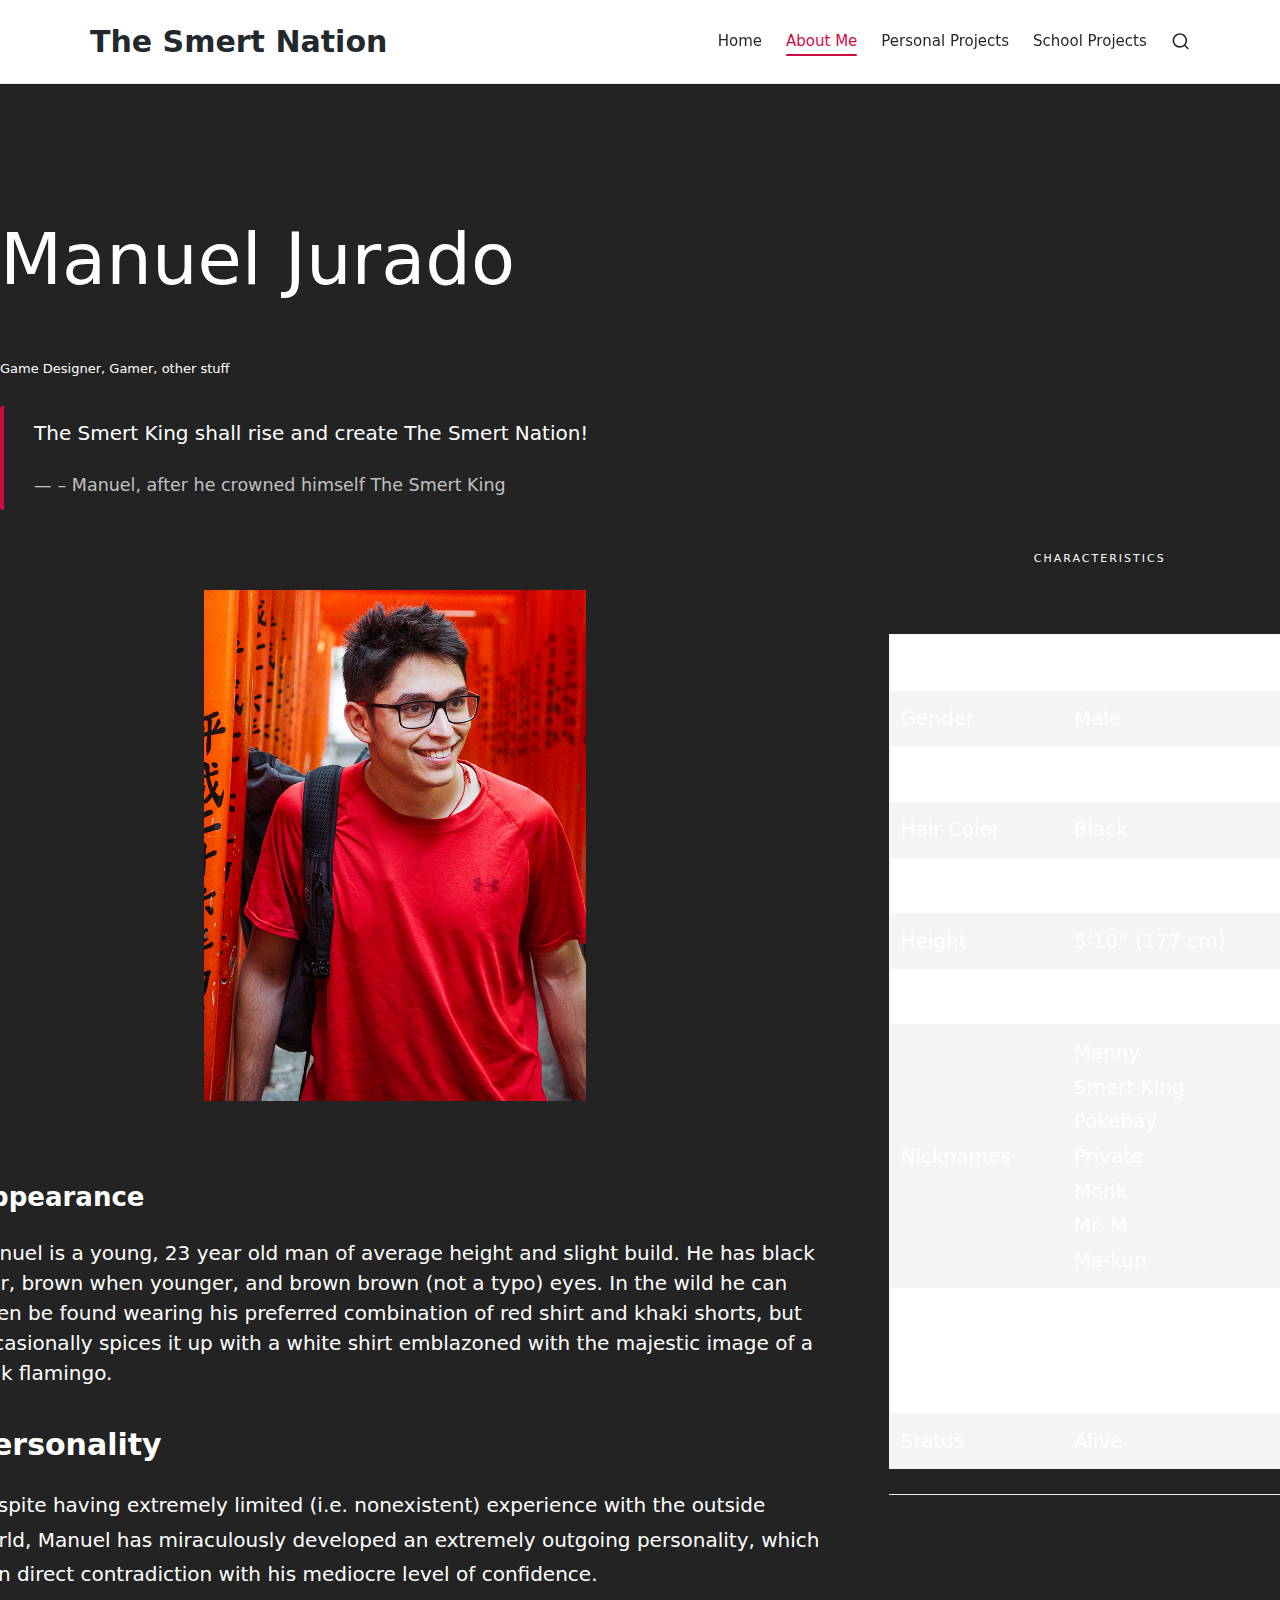
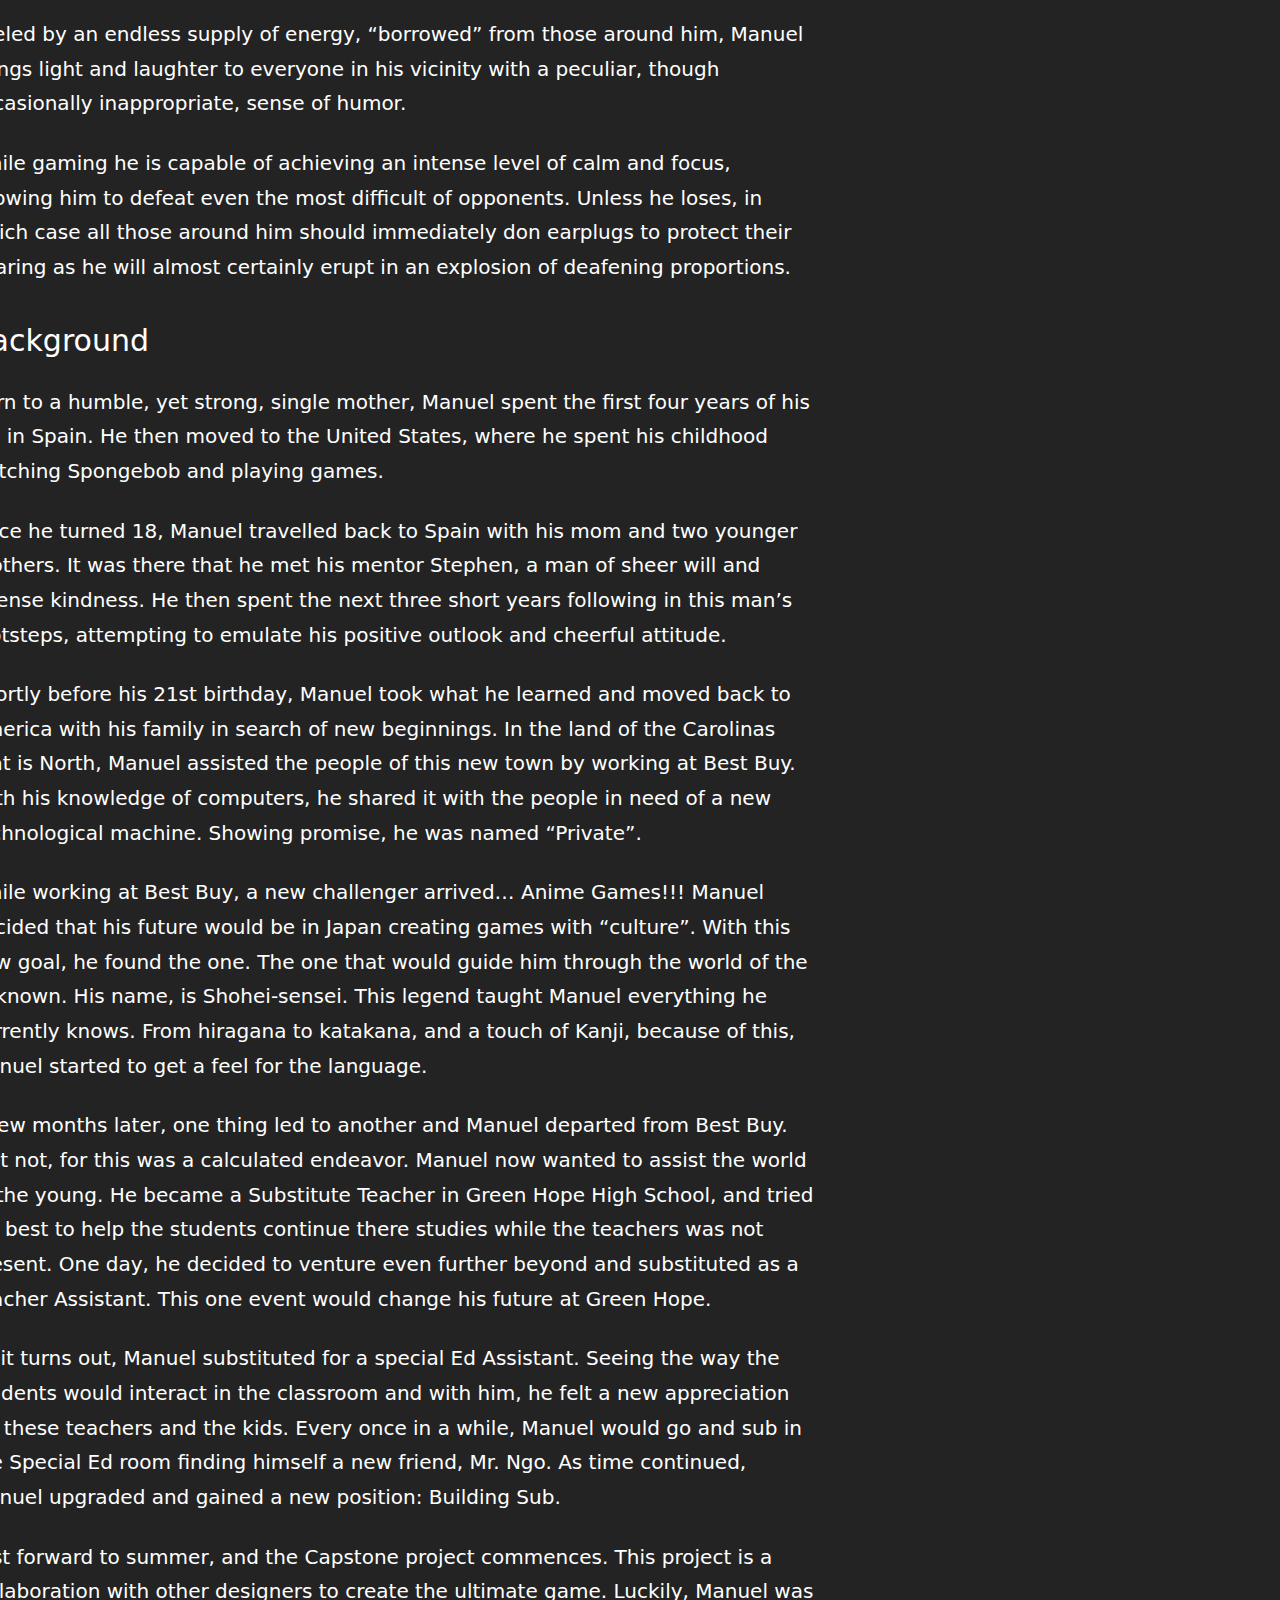
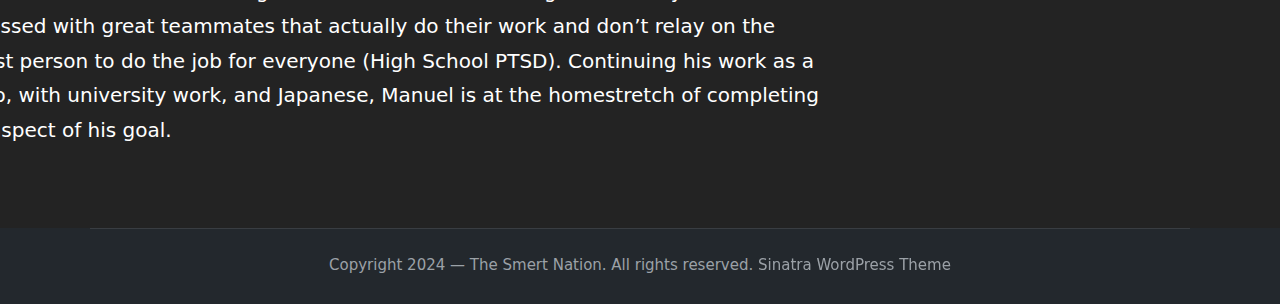
==== about-me/index.html @ 9f5ca20e "Initial GitHub Commit" ====
<!DOCTYPE html>
<html lang="en-US" itemscope itemtype="http://schema.org/WebPage">
<head>
	<meta charset="UTF-8">
	<link rel="profile" href="http://gmpg.org/xfn/11">
	<title>About Me &#8211; The Smert Nation</title>
<meta name="robots" content="max-image-preview:large">
<meta name="viewport" content="width=device-width, initial-scale=1">
<link rel="alternate" type="application/rss+xml" title="The Smert Nation &raquo; Feed" href="/feed/">
<link rel="alternate" type="application/rss+xml" title="The Smert Nation &raquo; Comments Feed" href="/comments/feed/">
<script>
window._wpemojiSettings = {"baseUrl":"https:\/\/s.w.org\/images\/core\/emoji\/15.0.3\/72x72\/","ext":".png","svgUrl":"https:\/\/s.w.org\/images\/core\/emoji\/15.0.3\/svg\/","svgExt":".svg","source":{"concatemoji":"\/wp-includes\/js\/wp-emoji-release.min.js?ver=6.5.2"}};
/*! This file is auto-generated */
!function(i,n){var o,s,e;function c(e){try{var t={supportTests:e,timestamp:(new Date).valueOf()};sessionStorage.setItem(o,JSON.stringify(t))}catch(e){}}function p(e,t,n){e.clearRect(0,0,e.canvas.width,e.canvas.height),e.fillText(t,0,0);var t=new Uint32Array(e.getImageData(0,0,e.canvas.width,e.canvas.height).data),r=(e.clearRect(0,0,e.canvas.width,e.canvas.height),e.fillText(n,0,0),new Uint32Array(e.getImageData(0,0,e.canvas.width,e.canvas.height).data));return t.every(function(e,t){return e===r[t]})}function u(e,t,n){switch(t){case"flag":return n(e,"🏳️‍⚧️","🏳️​⚧️")?!1:!n(e,"🇺🇳","🇺​🇳")&&!n(e,"🏴󠁧󠁢󠁥󠁮󠁧󠁿","🏴​󠁧​󠁢​󠁥​󠁮​󠁧​󠁿");case"emoji":return!n(e,"🐦‍⬛","🐦​⬛")}return!1}function f(e,t,n){var r="undefined"!=typeof WorkerGlobalScope&&self instanceof WorkerGlobalScope?new OffscreenCanvas(300,150):i.createElement("canvas"),a=r.getContext("2d",{willReadFrequently:!0}),o=(a.textBaseline="top",a.font="600 32px Arial",{});return e.forEach(function(e){o[e]=t(a,e,n)}),o}function t(e){var t=i.createElement("script");t.src=e,t.defer=!0,i.head.appendChild(t)}"undefined"!=typeof Promise&&(o="wpEmojiSettingsSupports",s=["flag","emoji"],n.supports={everything:!0,everythingExceptFlag:!0},e=new Promise(function(e){i.addEventListener("DOMContentLoaded",e,{once:!0})}),new Promise(function(t){var n=function(){try{var e=JSON.parse(sessionStorage.getItem(o));if("object"==typeof e&&"number"==typeof e.timestamp&&(new Date).valueOf()<e.timestamp+604800&&"object"==typeof e.supportTests)return e.supportTests}catch(e){}return null}();if(!n){if("undefined"!=typeof Worker&&"undefined"!=typeof OffscreenCanvas&&"undefined"!=typeof URL&&URL.createObjectURL&&"undefined"!=typeof Blob)try{var e="postMessage("+f.toString()+"("+[JSON.stringify(s),u.toString(),p.toString()].join(",")+"));",r=new Blob([e],{type:"text/javascript"}),a=new Worker(URL.createObjectURL(r),{name:"wpTestEmojiSupports"});return void(a.onmessage=function(e){c(n=e.data),a.terminate(),t(n)})}catch(e){}c(n=f(s,u,p))}t(n)}).then(function(e){for(var t in e)n.supports[t]=e[t],n.supports.everything=n.supports.everything&&n.supports[t],"flag"!==t&&(n.supports.everythingExceptFlag=n.supports.everythingExceptFlag&&n.supports[t]);n.supports.everythingExceptFlag=n.supports.everythingExceptFlag&&!n.supports.flag,n.DOMReady=!1,n.readyCallback=function(){n.DOMReady=!0}}).then(function(){return e}).then(function(){var e;n.supports.everything||(n.readyCallback(),(e=n.source||{}).concatemoji?t(e.concatemoji):e.wpemoji&&e.twemoji&&(t(e.twemoji),t(e.wpemoji)))}))}((window,document),window._wpemojiSettings);
</script>
<style id="wp-emoji-styles-inline-css">img.wp-smiley, img.emoji {
		display: inline !important;
		border: none !important;
		box-shadow: none !important;
		height: 1em !important;
		width: 1em !important;
		margin: 0 0.07em !important;
		vertical-align: -0.1em !important;
		background: none !important;
		padding: 0 !important;
	}</style>
<link rel="stylesheet" id="wp-block-library-css" href="/wp-includes/css/dist/block-library/style.min.css?ver=6.5.2" media="all">
<style id="wp-block-library-theme-inline-css">.wp-block-audio figcaption{color:#555;font-size:13px;text-align:center}.is-dark-theme .wp-block-audio figcaption{color:#ffffffa6}.wp-block-audio{margin:0 0 1em}.wp-block-code{border:1px solid #ccc;border-radius:4px;font-family:Menlo,Consolas,monaco,monospace;padding:.8em 1em}.wp-block-embed figcaption{color:#555;font-size:13px;text-align:center}.is-dark-theme .wp-block-embed figcaption{color:#ffffffa6}.wp-block-embed{margin:0 0 1em}.blocks-gallery-caption{color:#555;font-size:13px;text-align:center}.is-dark-theme .blocks-gallery-caption{color:#ffffffa6}.wp-block-image figcaption{color:#555;font-size:13px;text-align:center}.is-dark-theme .wp-block-image figcaption{color:#ffffffa6}.wp-block-image{margin:0 0 1em}.wp-block-pullquote{border-bottom:4px solid;border-top:4px solid;color:currentColor;margin-bottom:1.75em}.wp-block-pullquote cite,.wp-block-pullquote footer,.wp-block-pullquote__citation{color:currentColor;font-size:.8125em;font-style:normal;text-transform:uppercase}.wp-block-quote{border-left:.25em solid;margin:0 0 1.75em;padding-left:1em}.wp-block-quote cite,.wp-block-quote footer{color:currentColor;font-size:.8125em;font-style:normal;position:relative}.wp-block-quote.has-text-align-right{border-left:none;border-right:.25em solid;padding-left:0;padding-right:1em}.wp-block-quote.has-text-align-center{border:none;padding-left:0}.wp-block-quote.is-large,.wp-block-quote.is-style-large,.wp-block-quote.is-style-plain{border:none}.wp-block-search .wp-block-search__label{font-weight:700}.wp-block-search__button{border:1px solid #ccc;padding:.375em .625em}:where(.wp-block-group.has-background){padding:1.25em 2.375em}.wp-block-separator.has-css-opacity{opacity:.4}.wp-block-separator{border:none;border-bottom:2px solid;margin-left:auto;margin-right:auto}.wp-block-separator.has-alpha-channel-opacity{opacity:1}.wp-block-separator:not(.is-style-wide):not(.is-style-dots){width:100px}.wp-block-separator.has-background:not(.is-style-dots){border-bottom:none;height:1px}.wp-block-separator.has-background:not(.is-style-wide):not(.is-style-dots){height:2px}.wp-block-table{margin:0 0 1em}.wp-block-table td,.wp-block-table th{word-break:normal}.wp-block-table figcaption{color:#555;font-size:13px;text-align:center}.is-dark-theme .wp-block-table figcaption{color:#ffffffa6}.wp-block-video figcaption{color:#555;font-size:13px;text-align:center}.is-dark-theme .wp-block-video figcaption{color:#ffffffa6}.wp-block-video{margin:0 0 1em}.wp-block-template-part.has-background{margin-bottom:0;margin-top:0;padding:1.25em 2.375em}</style>
<style id="classic-theme-styles-inline-css">/*! This file is auto-generated */
.wp-block-button__link{color:#fff;background-color:#32373c;border-radius:9999px;box-shadow:none;text-decoration:none;padding:calc(.667em + 2px) calc(1.333em + 2px);font-size:1.125em}.wp-block-file__button{background:#32373c;color:#fff;text-decoration:none}</style>
<style id="global-styles-inline-css">body{--wp--preset--color--black: #000000;--wp--preset--color--cyan-bluish-gray: #abb8c3;--wp--preset--color--white: #ffffff;--wp--preset--color--pale-pink: #f78da7;--wp--preset--color--vivid-red: #cf2e2e;--wp--preset--color--luminous-vivid-orange: #ff6900;--wp--preset--color--luminous-vivid-amber: #fcb900;--wp--preset--color--light-green-cyan: #7bdcb5;--wp--preset--color--vivid-green-cyan: #00d084;--wp--preset--color--pale-cyan-blue: #8ed1fc;--wp--preset--color--vivid-cyan-blue: #0693e3;--wp--preset--color--vivid-purple: #9b51e0;--wp--preset--gradient--vivid-cyan-blue-to-vivid-purple: linear-gradient(135deg,rgba(6,147,227,1) 0%,rgb(155,81,224) 100%);--wp--preset--gradient--light-green-cyan-to-vivid-green-cyan: linear-gradient(135deg,rgb(122,220,180) 0%,rgb(0,208,130) 100%);--wp--preset--gradient--luminous-vivid-amber-to-luminous-vivid-orange: linear-gradient(135deg,rgba(252,185,0,1) 0%,rgba(255,105,0,1) 100%);--wp--preset--gradient--luminous-vivid-orange-to-vivid-red: linear-gradient(135deg,rgba(255,105,0,1) 0%,rgb(207,46,46) 100%);--wp--preset--gradient--very-light-gray-to-cyan-bluish-gray: linear-gradient(135deg,rgb(238,238,238) 0%,rgb(169,184,195) 100%);--wp--preset--gradient--cool-to-warm-spectrum: linear-gradient(135deg,rgb(74,234,220) 0%,rgb(151,120,209) 20%,rgb(207,42,186) 40%,rgb(238,44,130) 60%,rgb(251,105,98) 80%,rgb(254,248,76) 100%);--wp--preset--gradient--blush-light-purple: linear-gradient(135deg,rgb(255,206,236) 0%,rgb(152,150,240) 100%);--wp--preset--gradient--blush-bordeaux: linear-gradient(135deg,rgb(254,205,165) 0%,rgb(254,45,45) 50%,rgb(107,0,62) 100%);--wp--preset--gradient--luminous-dusk: linear-gradient(135deg,rgb(255,203,112) 0%,rgb(199,81,192) 50%,rgb(65,88,208) 100%);--wp--preset--gradient--pale-ocean: linear-gradient(135deg,rgb(255,245,203) 0%,rgb(182,227,212) 50%,rgb(51,167,181) 100%);--wp--preset--gradient--electric-grass: linear-gradient(135deg,rgb(202,248,128) 0%,rgb(113,206,126) 100%);--wp--preset--gradient--midnight: linear-gradient(135deg,rgb(2,3,129) 0%,rgb(40,116,252) 100%);--wp--preset--font-size--small: 13px;--wp--preset--font-size--medium: 20px;--wp--preset--font-size--large: 36px;--wp--preset--font-size--x-large: 42px;--wp--preset--spacing--20: 0.44rem;--wp--preset--spacing--30: 0.67rem;--wp--preset--spacing--40: 1rem;--wp--preset--spacing--50: 1.5rem;--wp--preset--spacing--60: 2.25rem;--wp--preset--spacing--70: 3.38rem;--wp--preset--spacing--80: 5.06rem;--wp--preset--shadow--natural: 6px 6px 9px rgba(0, 0, 0, 0.2);--wp--preset--shadow--deep: 12px 12px 50px rgba(0, 0, 0, 0.4);--wp--preset--shadow--sharp: 6px 6px 0px rgba(0, 0, 0, 0.2);--wp--preset--shadow--outlined: 6px 6px 0px -3px rgba(255, 255, 255, 1), 6px 6px rgba(0, 0, 0, 1);--wp--preset--shadow--crisp: 6px 6px 0px rgba(0, 0, 0, 1);}:where(.is-layout-flex){gap: 0.5em;}:where(.is-layout-grid){gap: 0.5em;}body .is-layout-flow > .alignleft{float: left;margin-inline-start: 0;margin-inline-end: 2em;}body .is-layout-flow > .alignright{float: right;margin-inline-start: 2em;margin-inline-end: 0;}body .is-layout-flow > .aligncenter{margin-left: auto !important;margin-right: auto !important;}body .is-layout-constrained > .alignleft{float: left;margin-inline-start: 0;margin-inline-end: 2em;}body .is-layout-constrained > .alignright{float: right;margin-inline-start: 2em;margin-inline-end: 0;}body .is-layout-constrained > .aligncenter{margin-left: auto !important;margin-right: auto !important;}body .is-layout-constrained > :where(:not(.alignleft):not(.alignright):not(.alignfull)){max-width: var(--wp--style--global--content-size);margin-left: auto !important;margin-right: auto !important;}body .is-layout-constrained > .alignwide{max-width: var(--wp--style--global--wide-size);}body .is-layout-flex{display: flex;}body .is-layout-flex{flex-wrap: wrap;align-items: center;}body .is-layout-flex > *{margin: 0;}body .is-layout-grid{display: grid;}body .is-layout-grid > *{margin: 0;}:where(.wp-block-columns.is-layout-flex){gap: 2em;}:where(.wp-block-columns.is-layout-grid){gap: 2em;}:where(.wp-block-post-template.is-layout-flex){gap: 1.25em;}:where(.wp-block-post-template.is-layout-grid){gap: 1.25em;}.has-black-color{color: var(--wp--preset--color--black) !important;}.has-cyan-bluish-gray-color{color: var(--wp--preset--color--cyan-bluish-gray) !important;}.has-white-color{color: var(--wp--preset--color--white) !important;}.has-pale-pink-color{color: var(--wp--preset--color--pale-pink) !important;}.has-vivid-red-color{color: var(--wp--preset--color--vivid-red) !important;}.has-luminous-vivid-orange-color{color: var(--wp--preset--color--luminous-vivid-orange) !important;}.has-luminous-vivid-amber-color{color: var(--wp--preset--color--luminous-vivid-amber) !important;}.has-light-green-cyan-color{color: var(--wp--preset--color--light-green-cyan) !important;}.has-vivid-green-cyan-color{color: var(--wp--preset--color--vivid-green-cyan) !important;}.has-pale-cyan-blue-color{color: var(--wp--preset--color--pale-cyan-blue) !important;}.has-vivid-cyan-blue-color{color: var(--wp--preset--color--vivid-cyan-blue) !important;}.has-vivid-purple-color{color: var(--wp--preset--color--vivid-purple) !important;}.has-black-background-color{background-color: var(--wp--preset--color--black) !important;}.has-cyan-bluish-gray-background-color{background-color: var(--wp--preset--color--cyan-bluish-gray) !important;}.has-white-background-color{background-color: var(--wp--preset--color--white) !important;}.has-pale-pink-background-color{background-color: var(--wp--preset--color--pale-pink) !important;}.has-vivid-red-background-color{background-color: var(--wp--preset--color--vivid-red) !important;}.has-luminous-vivid-orange-background-color{background-color: var(--wp--preset--color--luminous-vivid-orange) !important;}.has-luminous-vivid-amber-background-color{background-color: var(--wp--preset--color--luminous-vivid-amber) !important;}.has-light-green-cyan-background-color{background-color: var(--wp--preset--color--light-green-cyan) !important;}.has-vivid-green-cyan-background-color{background-color: var(--wp--preset--color--vivid-green-cyan) !important;}.has-pale-cyan-blue-background-color{background-color: var(--wp--preset--color--pale-cyan-blue) !important;}.has-vivid-cyan-blue-background-color{background-color: var(--wp--preset--color--vivid-cyan-blue) !important;}.has-vivid-purple-background-color{background-color: var(--wp--preset--color--vivid-purple) !important;}.has-black-border-color{border-color: var(--wp--preset--color--black) !important;}.has-cyan-bluish-gray-border-color{border-color: var(--wp--preset--color--cyan-bluish-gray) !important;}.has-white-border-color{border-color: var(--wp--preset--color--white) !important;}.has-pale-pink-border-color{border-color: var(--wp--preset--color--pale-pink) !important;}.has-vivid-red-border-color{border-color: var(--wp--preset--color--vivid-red) !important;}.has-luminous-vivid-orange-border-color{border-color: var(--wp--preset--color--luminous-vivid-orange) !important;}.has-luminous-vivid-amber-border-color{border-color: var(--wp--preset--color--luminous-vivid-amber) !important;}.has-light-green-cyan-border-color{border-color: var(--wp--preset--color--light-green-cyan) !important;}.has-vivid-green-cyan-border-color{border-color: var(--wp--preset--color--vivid-green-cyan) !important;}.has-pale-cyan-blue-border-color{border-color: var(--wp--preset--color--pale-cyan-blue) !important;}.has-vivid-cyan-blue-border-color{border-color: var(--wp--preset--color--vivid-cyan-blue) !important;}.has-vivid-purple-border-color{border-color: var(--wp--preset--color--vivid-purple) !important;}.has-vivid-cyan-blue-to-vivid-purple-gradient-background{background: var(--wp--preset--gradient--vivid-cyan-blue-to-vivid-purple) !important;}.has-light-green-cyan-to-vivid-green-cyan-gradient-background{background: var(--wp--preset--gradient--light-green-cyan-to-vivid-green-cyan) !important;}.has-luminous-vivid-amber-to-luminous-vivid-orange-gradient-background{background: var(--wp--preset--gradient--luminous-vivid-amber-to-luminous-vivid-orange) !important;}.has-luminous-vivid-orange-to-vivid-red-gradient-background{background: var(--wp--preset--gradient--luminous-vivid-orange-to-vivid-red) !important;}.has-very-light-gray-to-cyan-bluish-gray-gradient-background{background: var(--wp--preset--gradient--very-light-gray-to-cyan-bluish-gray) !important;}.has-cool-to-warm-spectrum-gradient-background{background: var(--wp--preset--gradient--cool-to-warm-spectrum) !important;}.has-blush-light-purple-gradient-background{background: var(--wp--preset--gradient--blush-light-purple) !important;}.has-blush-bordeaux-gradient-background{background: var(--wp--preset--gradient--blush-bordeaux) !important;}.has-luminous-dusk-gradient-background{background: var(--wp--preset--gradient--luminous-dusk) !important;}.has-pale-ocean-gradient-background{background: var(--wp--preset--gradient--pale-ocean) !important;}.has-electric-grass-gradient-background{background: var(--wp--preset--gradient--electric-grass) !important;}.has-midnight-gradient-background{background: var(--wp--preset--gradient--midnight) !important;}.has-small-font-size{font-size: var(--wp--preset--font-size--small) !important;}.has-medium-font-size{font-size: var(--wp--preset--font-size--medium) !important;}.has-large-font-size{font-size: var(--wp--preset--font-size--large) !important;}.has-x-large-font-size{font-size: var(--wp--preset--font-size--x-large) !important;}
.wp-block-navigation a:where(:not(.wp-element-button)){color: inherit;}
:where(.wp-block-post-template.is-layout-flex){gap: 1.25em;}:where(.wp-block-post-template.is-layout-grid){gap: 1.25em;}
:where(.wp-block-columns.is-layout-flex){gap: 2em;}:where(.wp-block-columns.is-layout-grid){gap: 2em;}
.wp-block-pullquote{font-size: 1.5em;line-height: 1.6;}</style>
<link rel="stylesheet" id="sinatra-styles-css" href="/wp-content/themes/sinatra/assets/css/style.min.css?ver=1.3" media="all">
<!--[if IE]>
<link rel='stylesheet' id='sinatra-ie-css' href='http://localhost/wp-content/themes/sinatra/assets/css/compatibility/ie.min.css?ver=1.3' media='all' />
<![endif]-->
<link rel="stylesheet" id="sinatra-dynamic-styles-css" href="/wp-content/uploads/sinatra/dynamic-styles.css?ver=1714244254" media="all">
<!--[if IE]>
<script src="http://localhost/wp-content/themes/sinatra/assets/js/vendors/flexibility.min.js?ver=1.3" id="sinatra-flexibility-js"></script>
<script id="sinatra-flexibility-js-after">
flexibility(document.documentElement);
</script>
<![endif]-->
<link rel="https://api.w.org/" href="/wp-json/">
<link rel="alternate" type="application/json" href="/wp-json/wp/v2/pages/16">
<link rel="EditURI" type="application/rsd+xml" title="RSD" href="/xmlrpc.php?rsd">
<meta name="generator" content="WordPress 6.5.2">
<link rel="canonical" href="/about-me/">
<link rel="shortlink" href="/?p=16">
<link rel="alternate" type="application/json+oembed" href="/wp-json/oembed/1.0/embed?url=http%3A%2F%2F%2Fabout-me%2F">
<link rel="alternate" type="text/xml+oembed" href="/wp-json/oembed/1.0/embed?url=http%3A%2F%2F%2Fabout-me%2F#038;format=xml">
<meta name="theme-color" content="#cc0c3f">
<style id="custom-background-css">body.custom-background { background-color: #232323; }</style>
	</head>

<body class="page-template-default page page-id-16 custom-background wp-embed-responsive sinatra-topbar__separators-regular sinatra-layout__fw-contained sinatra-header-layout-1 sinatra-menu-animation-underline sinatra-header__separators-none si-page-title-align-left sinatra-no-sidebar entry-media-hover-style-1 sinatra-copyright-layout-1 si-input-supported validate-comment-form si-menu-accessibility">


<div id="page" class="hfeed site">
	<a class="skip-link screen-reader-text" href="#content">Skip to content</a>

	
	<header id="masthead" class="site-header" role="banner" itemtype="https://schema.org/WPHeader" itemscope="itemscope">
		<div id="sinatra-header">
		<div id="sinatra-header-inner">
	
<div class="si-container si-header-container">

	
<div class="sinatra-logo si-header-element" itemtype="https://schema.org/Organization" itemscope="itemscope">
	<div class="logo-inner"><span class="site-title" itemprop="name">
						<a href="/" rel="home" itemprop="url">
							The Smert Nation
						</a>
					</span></div>
</div>
<!-- END .sinatra-logo -->

<nav class="site-navigation main-navigation sinatra-primary-nav sinatra-nav si-header-element" role="navigation" itemtype="https://schema.org/SiteNavigationElement" itemscope="itemscope" aria-label="Site Navigation">
<ul class="sinatra-primary-nav">
<li><a href="/"><span>Home</span></a></li>
<li class="page_item page-item-16 current_page_item"><a href="/about-me/" aria-current="page"><span>About Me</span></a></li>
<li class="page_item page-item-63"><a href="/personal-projects/"><span>Personal Projects</span></a></li>
<li class="page_item page-item-34"><a href="/school-projects/"><span>School Projects</span></a></li>
</ul></nav><!-- END .sinatra-nav -->
<div class="si-header-widgets si-header-element sinatra-widget-location-right">
<div class="si-header-widget__search si-header-widget sinatra-hide-mobile-tablet"><div class="si-widget-wrapper">
<div aria-haspopup="true">
	<a href="#" class="si-search">
		<svg class="si-icon" aria-label="Search" xmlns="http://www.w3.org/2000/svg" width="32" height="32" viewbox="0 0 32 32"><path d="M28.962 26.499l-4.938-4.938c1.602-2.002 2.669-4.671 2.669-7.474 0-6.673-5.339-12.012-12.012-12.012s-12.012 5.339-12.012 12.012c0 6.673 5.339 12.012 12.012 12.012 2.803 0 5.472-0.934 7.474-2.669l4.938 4.938c0.267 0.267 0.667 0.4 0.934 0.4s0.667-0.133 0.934-0.4c0.534-0.534 0.534-1.335 0-1.868zM5.339 14.087c0-5.205 4.137-9.342 9.342-9.342s9.342 4.137 9.342 9.342c0 2.536-1.068 4.938-2.669 6.54 0 0 0 0 0 0s0 0 0 0c-1.735 1.735-4.004 2.669-6.54 2.669-5.339 0.133-9.476-4.004-9.476-9.209z"></path></svg>	</a><!-- END .si-search -->

	<div class="si-search-simple si-search-container dropdown-item">
		<form role="search" aria-label="Site Search" method="get" class="si-search-form" action="http://localhost/">

			<label class="si-form-label">
				<span class="screen-reader-text">Search for:</span>
				<input type="search" class="si-input-search" placeholder="Search" value="" name="s" autocomplete="off">
			</label><!-- END .sinara-form-label -->

			
			<button type="submit" class="sinatra-animate-arrow right-arrow" aria-hidden="true" role="button" tabindex="-1">
				<svg xmlns="http://www.w3.org/2000/svg" xmlns:xlink="http://www.w3.org/1999/xlink" x="0px" y="0px" width="30px" height="18px" viewbox="0 0 30 18" enable-background="new 0 0 30 18" xml:space="preserve">
					
					<path class="arrow-handle" d="M2.511,9.007l7.185-7.221c0.407-0.409,0.407-1.071,0-1.48s-1.068-0.409-1.476,0L0.306,8.259 c-0.408,0.41-0.408,1.072,0,1.481l7.914,7.952c0.407,0.408,1.068,0.408,1.476,0s0.407-1.07,0-1.479L2.511,9.007z">
					</path>
					
					<path class="arrow-bar" fill-rule="evenodd" clip-rule="evenodd" d="M1,8h28.001c0.551,0,1,0.448,1,1c0,0.553-0.449,1-1,1H1c-0.553,0-1-0.447-1-1
					                            C0,8.448,0.447,8,1,8z">
					</path>
				</svg>
			</button>
		</form>
	</div>
<!-- END .si-search-simple -->
</div>
</div></div>
<!-- END .si-header-widget -->
</div>
<!-- END .si-header-widgets -->
	<span class="si-header-element si-mobile-nav">
				<button class="si-hamburger hamburger--spin si-hamburger-sinatra-primary-nav" aria-label="Menu" aria-controls="sinatra-primary-nav" type="button">

			
			<span class="hamburger-box">
				<span class="hamburger-inner"></span>
			</span>

		</button>
			</span>

</div>
<!-- END .si-container -->
	</div>
<!-- END #sinatra-header-inner -->
	</div>
<!-- END #sinatra-header -->
			</header><!-- #masthead .site-header -->

	
		<div id="main" class="site-main">

		
<div class="si-container">

	<div id="primary" class="content-area">

		
		<main id="content" class="site-content" role="main" itemtype="http://schema.org/WebPageElement" itemprop="mainContentOfPage">

			
<article id="post-16" class="post-16 page type-page status-publish hentry" itemscope="" itemtype="https://schema.org/CreativeWork">


<div class="entry-content si-entry">
	
<div class="wp-block-group alignfull has-secondary-color has-background-background-color has-text-color has-background" style="padding-top:0;padding-right:0;padding-bottom:0;padding-left:0;font-size:20px"><div class="wp-block-group__inner-container is-layout-flow wp-block-group-is-layout-flow">
<div style="height:40px" aria-hidden="true" class="wp-block-spacer"></div>



<h2 class="wp-block-heading" style="font-size:72px">Manuel Jurado</h2>



<p class="has-small-font-size">Game Designer, Gamer, other stuff</p>



<blockquote class="wp-block-quote is-layout-flow wp-block-quote-is-layout-flow">
<p>The Smert King shall rise and create The Smert Nation!</p>
<cite>&#8211; Manuel, after he crowned himself The Smert King</cite>
</blockquote>



<div class="wp-block-columns alignwide is-layout-flex wp-container-core-columns-is-layout-2 wp-block-columns-is-layout-flex">
<div class="wp-block-column is-vertically-aligned-top is-layout-flow wp-block-column-is-layout-flow" style="flex-basis:66.66%">
<div class="wp-block-columns is-layout-flex wp-container-core-columns-is-layout-1 wp-block-columns-is-layout-flex">
<div class="wp-block-column is-layout-flow wp-block-column-is-layout-flow" style="flex-basis:100%"><div class="wp-block-image is-style-default">
<figure class="aligncenter size-large is-resized"><img decoding="async" src="/wp-content/uploads/2024/04/dsc01300-2lowres-1.png?w=1000" alt="" class="wp-image-354" style="aspect-ratio:0.7489626556016598;object-fit:cover;width:382px;height:auto"></figure>
</div></div>
</div>



<h3 class="wp-block-heading has-link-color"><strong>Appearance</strong></h3>



<p class="has-text-align-justify" style="line-height:1.5">Manuel is a young, 23 year old man of average height and slight build. He has black hair, brown when younger, and brown brown (not a typo) eyes. In the wild he can often be found wearing his preferred combination of red shirt and khaki shorts, but occasionally spices it up with a white shirt emblazoned with the majestic image of a pink flamingo.</p>



<h2 class="wp-block-heading"><strong>Personality</strong></h2>



<p>Despite having extremely limited (i.e. nonexistent) experience with the outside world, Manuel has miraculously developed an extremely outgoing personality, which is in direct contradiction with his mediocre level of confidence.&nbsp;</p>



<p>Fueled by an endless supply of energy, “borrowed” from those around him, Manuel brings light and laughter to everyone in his vicinity with a peculiar, though occasionally inappropriate, sense of humor.</p>



<p>While gaming he is capable of achieving an intense level of calm and focus, allowing him to defeat even the most difficult of opponents. Unless he loses, in which case all those around him should immediately don earplugs to protect their hearing as he will almost certainly erupt in an explosion of deafening proportions.</p>



<h2 class="wp-block-heading">Background</h2>



<p>Born to a humble, yet strong, single mother, Manuel spent the first four years of his life in Spain. He then moved to the United States, where he spent his childhood watching Spongebob and playing games.&nbsp;</p>



<p>Once he turned 18, Manuel travelled back to Spain with his mom and two younger brothers. It was there that he met his mentor Stephen, a man of sheer will and intense kindness. He then spent the next three short years following in this man’s footsteps, attempting to emulate his positive outlook and cheerful attitude.&nbsp;</p>



<p>Shortly before his 21st birthday, Manuel took what he learned and moved back to America with his family in search of new beginnings. In the land of the Carolinas that is North, Manuel assisted the people of this new town by working at Best Buy. With his knowledge of computers, he shared it with the people in need of a new technological machine. Showing promise, he was named &#8220;Private&#8221;.</p>



<p>While working at Best Buy, a new challenger arrived&#8230; Anime Games!!! Manuel decided that his future would be in Japan creating games with &#8220;culture&#8221;. With this new goal, he found the one. The one that would guide him through the world of the unknown. His name, is Shohei-sensei. This legend taught Manuel everything he currently knows. From hiragana to katakana, and a touch of Kanji, because of this, Manuel started to get a feel for the language.</p>



<p>A few months later, one thing led to another and Manuel departed from Best Buy. Fret not, for this was a calculated endeavor. Manuel now wanted to assist the world of the young. He became a Substitute Teacher in Green Hope High School, and tried his best to help the students continue there studies while the teachers was not present. One day, he decided to venture even further beyond and substituted as a Teacher Assistant. This one event would change his future at Green Hope.</p>



<p>As it turns out, Manuel substituted for a special Ed Assistant. Seeing the way the students would interact in the classroom and with him, he felt a new appreciation for these teachers and the kids. Every once in a while, Manuel would go and sub in the Special Ed room finding himself a new friend, Mr. Ngo. As time continued, Manuel upgraded and gained a new position: Building Sub.</p>



<p>Fast forward to summer, and the Capstone project commences. This project is a collaboration with other designers to create the ultimate game. Luckily, Manuel was blessed with great teammates that actually do their work and don&#8217;t relay on the best person to do the job for everyone (High School PTSD).  Continuing his work as a sub, with university work, and Japanese, Manuel is at the homestretch of completing 1 aspect of his goal.</p>
</div>



<div class="wp-block-column is-vertically-aligned-top has-foreground-color has-text-color has-link-color is-layout-flow wp-block-column-is-layout-flow" style="flex-basis:33%">
<h6 class="wp-block-heading has-text-align-center">Characteristics</h6>



<figure class="wp-block-table is-style-stripes"><table><tbody>
<tr>
<td>Race</td>
<td>Human</td>
</tr>
<tr>
<td>Gender</td>
<td>Male</td>
</tr>
<tr>
<td>Age</td>
<td>23</td>
</tr>
<tr>
<td>Hair Color</td>
<td>Black</td>
</tr>
<tr>
<td> Eye Color </td>
<td>Brown Brown</td>
</tr>
<tr>
<td>Height</td>
<td>5&#8217;10&#8221; (177 cm)</td>
</tr>
<tr>
<td>Weight</td>
<td>65 kg</td>
</tr>
<tr>
<td>Nicknames</td>
<td>Manny<br>Smert King<br>Pokebay<br>Private<br>Monk<br>Mr. M<br>Ma-kun</td>
</tr>
<tr>
<td>Languages</td>
<td>English (Native)<br>Spanish (Native)<br>Japanese (N4)</td>
</tr>
<tr>
<td>Status</td>
<td>Alive</td>
</tr>
</tbody></table></figure>
</div>
</div>



<div style="height:40px" aria-hidden="true" class="wp-block-spacer"></div>
</div></div>
</div>
<!-- END .entry-content -->


</article><!-- #post-16 -->

		</main><!-- #content .site-content -->

		
	</div>
<!-- #primary .content-area -->

	
</div>
<!-- END .si-container -->

		
	</div>
<!-- #main .site-main -->
	
	
			<footer id="colophon" class="site-footer" role="contentinfo" itemtype="http://schema.org/WPFooter" itemscope="itemscope">

			
<div id="sinatra-copyright" class="contained-separator">
	<div class="si-container">
		<div class="si-flex-row">

			<div class="col-xs-12 center-xs col-md flex-basis-auto start-md">
<div class="si-copyright-widget__text si-copyright-widget sinatra-all"><span>Copyright 2024 &mdash; The Smert Nation. All rights reserved. <a href="https://wordpress.org/themes/sinatra/" class="imprint" target="_blank" rel="noopener noreferrer">Sinatra WordPress Theme</a></span></div>
<!-- END .si-copyright-widget -->
</div>
			<div class="col-xs-12 center-xs col-md flex-basis-auto end-md"></div>

		</div>
<!-- END .si-flex-row -->
	</div>
</div>
<!-- END #sinatra-copyright -->

		</footer><!-- #colophon .site-footer -->
	
	
</div>
<!-- END #page -->

<a href="#" id="si-scroll-top" class="si-smooth-scroll" title="Scroll to Top">
	<span class="si-scroll-icon" aria-hidden="true">
		<svg class="si-icon top-icon" xmlns="http://www.w3.org/2000/svg" width="32" height="32" viewbox="0 0 32 32"><path d="M24.958 18.491l-8.008-8.008c-0.534-0.534-1.335-0.534-1.868 0l-8.008 8.008c-0.534 0.534-0.534 1.335 0 1.868s1.335 0.534 1.868 0l7.074-7.074 7.074 7.074c0.267 0.267 0.667 0.4 0.934 0.4s0.667-0.133 0.934-0.4c0.534-0.534 0.534-1.335 0-1.868z"></path></svg>		<svg class="si-icon" xmlns="http://www.w3.org/2000/svg" width="32" height="32" viewbox="0 0 32 32"><path d="M24.958 18.491l-8.008-8.008c-0.534-0.534-1.335-0.534-1.868 0l-8.008 8.008c-0.534 0.534-0.534 1.335 0 1.868s1.335 0.534 1.868 0l7.074-7.074 7.074 7.074c0.267 0.267 0.667 0.4 0.934 0.4s0.667-0.133 0.934-0.4c0.534-0.534 0.534-1.335 0-1.868z"></path></svg>	</span>
	<span class="screen-reader-text">Scroll to Top</span>
</a><!-- END #sinatra-scroll-to-top -->
<style id="core-block-supports-inline-css">.wp-container-core-columns-is-layout-1.wp-container-core-columns-is-layout-1{flex-wrap:nowrap;}.wp-container-core-columns-is-layout-2.wp-container-core-columns-is-layout-2{flex-wrap:nowrap;}</style>
<script id="sinatra-js-js-extra">var sinatra_vars = {"ajaxurl":"\/wp-admin\/admin-ajax.php","nonce":"d0471b8f28","responsive-breakpoint":"960","sticky-header":{"enabled":false,"hide_on":[""]},"strings":{"comments_toggle_show":"Leave a Comment","comments_toggle_hide":"Hide Comments"}};</script>
<script src="/wp-content/themes/sinatra/assets/js/sinatra.min.js?ver=1.3" id="sinatra-js-js"></script>
	<script>
	!function(){var e=-1<navigator.userAgent.toLowerCase().indexOf("webkit"),t=-1<navigator.userAgent.toLowerCase().indexOf("opera"),n=-1<navigator.userAgent.toLowerCase().indexOf("msie");(e||t||n)&&document.getElementById&&window.addEventListener&&window.addEventListener("hashchange",function(){var e,t=location.hash.substring(1);/^[A-z0-9_-]+$/.test(t)&&(e=document.getElementById(t))&&(/^(?:a|select|input|button|textarea)$/i.test(e.tagName)||(e.tabIndex=-1),e.focus())},!1)}();
	</script>
	
</body>
</html>
---- wp-includes/css/dist/block-library/style.min.css ----
@charset "UTF-8";.wp-block-archives{box-sizing:border-box}.wp-block-archives-dropdown label{display:block}.wp-block-avatar{line-height:0}.wp-block-avatar,.wp-block-avatar img{box-sizing:border-box}.wp-block-avatar.aligncenter{text-align:center}.wp-block-audio{box-sizing:border-box}.wp-block-audio figcaption{margin-bottom:1em;margin-top:.5em}.wp-block-audio audio{min-width:300px;width:100%}.wp-block-button__link{box-sizing:border-box;cursor:pointer;display:inline-block;text-align:center;word-break:break-word}.wp-block-button__link.aligncenter{text-align:center}.wp-block-button__link.alignright{text-align:right}:where(.wp-block-button__link){border-radius:9999px;box-shadow:none;padding:calc(.667em + 2px) calc(1.333em + 2px);text-decoration:none}.wp-block-button[style*=text-decoration] .wp-block-button__link{text-decoration:inherit}.wp-block-buttons>.wp-block-button.has-custom-width{max-width:none}.wp-block-buttons>.wp-block-button.has-custom-width .wp-block-button__link{width:100%}.wp-block-buttons>.wp-block-button.has-custom-font-size .wp-block-button__link{font-size:inherit}.wp-block-buttons>.wp-block-button.wp-block-button__width-25{width:calc(25% - var(--wp--style--block-gap, .5em)*.75)}.wp-block-buttons>.wp-block-button.wp-block-button__width-50{width:calc(50% - var(--wp--style--block-gap, .5em)*.5)}.wp-block-buttons>.wp-block-button.wp-block-button__width-75{width:calc(75% - var(--wp--style--block-gap, .5em)*.25)}.wp-block-buttons>.wp-block-button.wp-block-button__width-100{flex-basis:100%;width:100%}.wp-block-buttons.is-vertical>.wp-block-button.wp-block-button__width-25{width:25%}.wp-block-buttons.is-vertical>.wp-block-button.wp-block-button__width-50{width:50%}.wp-block-buttons.is-vertical>.wp-block-button.wp-block-button__width-75{width:75%}.wp-block-button.is-style-squared,.wp-block-button__link.wp-block-button.is-style-squared{border-radius:0}.wp-block-button.no-border-radius,.wp-block-button__link.no-border-radius{border-radius:0!important}.wp-block-button .wp-block-button__link:where(.is-style-outline),.wp-block-button:where(.is-style-outline)>.wp-block-button__link{border:2px solid;padding:.667em 1.333em}.wp-block-button .wp-block-button__link:where(.is-style-outline):not(.has-text-color),.wp-block-button:where(.is-style-outline)>.wp-block-button__link:not(.has-text-color){color:currentColor}.wp-block-button .wp-block-button__link:where(.is-style-outline):not(.has-background),.wp-block-button:where(.is-style-outline)>.wp-block-button__link:not(.has-background){background-color:initial;background-image:none}.wp-block-button .wp-block-button__link:where(.has-border-color){border-width:initial}.wp-block-button .wp-block-button__link:where([style*=border-top-color]){border-top-width:medium}.wp-block-button .wp-block-button__link:where([style*=border-right-color]){border-right-width:medium}.wp-block-button .wp-block-button__link:where([style*=border-bottom-color]){border-bottom-width:medium}.wp-block-button .wp-block-button__link:where([style*=border-left-color]){border-left-width:medium}.wp-block-button .wp-block-button__link:where([style*=border-style]){border-width:initial}.wp-block-button .wp-block-button__link:where([style*=border-top-style]){border-top-width:medium}.wp-block-button .wp-block-button__link:where([style*=border-right-style]){border-right-width:medium}.wp-block-button .wp-block-button__link:where([style*=border-bottom-style]){border-bottom-width:medium}.wp-block-button .wp-block-button__link:where([style*=border-left-style]){border-left-width:medium}.wp-block-buttons.is-vertical{flex-direction:column}.wp-block-buttons.is-vertical>.wp-block-button:last-child{margin-bottom:0}.wp-block-buttons>.wp-block-button{display:inline-block;margin:0}.wp-block-buttons.is-content-justification-left{justify-content:flex-start}.wp-block-buttons.is-content-justification-left.is-vertical{align-items:flex-start}.wp-block-buttons.is-content-justification-center{justify-content:center}.wp-block-buttons.is-content-justification-center.is-vertical{align-items:center}.wp-block-buttons.is-content-justification-right{justify-content:flex-end}.wp-block-buttons.is-content-justification-right.is-vertical{align-items:flex-end}.wp-block-buttons.is-content-justification-space-between{justify-content:space-between}.wp-block-buttons.aligncenter{text-align:center}.wp-block-buttons:not(.is-content-justification-space-between,.is-content-justification-right,.is-content-justification-left,.is-content-justification-center) .wp-block-button.aligncenter{margin-left:auto;margin-right:auto;width:100%}.wp-block-buttons[style*=text-decoration] .wp-block-button,.wp-block-buttons[style*=text-decoration] .wp-block-button__link{text-decoration:inherit}.wp-block-buttons.has-custom-font-size .wp-block-button__link{font-size:inherit}.wp-block-button.aligncenter,.wp-block-calendar{text-align:center}.wp-block-calendar td,.wp-block-calendar th{border:1px solid;padding:.25em}.wp-block-calendar th{font-weight:400}.wp-block-calendar caption{background-color:inherit}.wp-block-calendar table{border-collapse:collapse;width:100%}.wp-block-calendar table:where(:not(.has-text-color)){color:#40464d}.wp-block-calendar table:where(:not(.has-text-color)) td,.wp-block-calendar table:where(:not(.has-text-color)) th{border-color:#ddd}.wp-block-calendar table.has-background th{background-color:inherit}.wp-block-calendar table.has-text-color th{color:inherit}:where(.wp-block-calendar table:not(.has-background) th){background:#ddd}.wp-block-categories{box-sizing:border-box}.wp-block-categories.alignleft{margin-right:2em}.wp-block-categories.alignright{margin-left:2em}.wp-block-categories.wp-block-categories-dropdown.aligncenter{text-align:center}.wp-block-code{box-sizing:border-box}.wp-block-code code{display:block;font-family:inherit;overflow-wrap:break-word;white-space:pre-wrap}.wp-block-columns{align-items:normal!important;box-sizing:border-box;display:flex;flex-wrap:wrap!important}@media (min-width:782px){.wp-block-columns{flex-wrap:nowrap!important}}.wp-block-columns.are-vertically-aligned-top{align-items:flex-start}.wp-block-columns.are-vertically-aligned-center{align-items:center}.wp-block-columns.are-vertically-aligned-bottom{align-items:flex-end}@media (max-width:781px){.wp-block-columns:not(.is-not-stacked-on-mobile)>.wp-block-column{flex-basis:100%!important}}@media (min-width:782px){.wp-block-columns:not(.is-not-stacked-on-mobile)>.wp-block-column{flex-basis:0;flex-grow:1}.wp-block-columns:not(.is-not-stacked-on-mobile)>.wp-block-column[style*=flex-basis]{flex-grow:0}}.wp-block-columns.is-not-stacked-on-mobile{flex-wrap:nowrap!important}.wp-block-columns.is-not-stacked-on-mobile>.wp-block-column{flex-basis:0;flex-grow:1}.wp-block-columns.is-not-stacked-on-mobile>.wp-block-column[style*=flex-basis]{flex-grow:0}:where(.wp-block-columns){margin-bottom:1.75em}:where(.wp-block-columns.has-background){padding:1.25em 2.375em}.wp-block-column{flex-grow:1;min-width:0;overflow-wrap:break-word;word-break:break-word}.wp-block-column.is-vertically-aligned-top{align-self:flex-start}.wp-block-column.is-vertically-aligned-center{align-self:center}.wp-block-column.is-vertically-aligned-bottom{align-self:flex-end}.wp-block-column.is-vertically-aligned-stretch{align-self:stretch}.wp-block-column.is-vertically-aligned-bottom,.wp-block-column.is-vertically-aligned-center,.wp-block-column.is-vertically-aligned-top{width:100%}.wp-block-post-comments{box-sizing:border-box}.wp-block-post-comments .alignleft{float:left}.wp-block-post-comments .alignright{float:right}.wp-block-post-comments .navigation:after{clear:both;content:"";display:table}.wp-block-post-comments .commentlist{clear:both;list-style:none;margin:0;padding:0}.wp-block-post-comments .commentlist .comment{min-height:2.25em;padding-left:3.25em}.wp-block-post-comments .commentlist .comment p{font-size:1em;line-height:1.8;margin:1em 0}.wp-block-post-comments .commentlist .children{list-style:none;margin:0;padding:0}.wp-block-post-comments .comment-author{line-height:1.5}.wp-block-post-comments .comment-author .avatar{border-radius:1.5em;display:block;float:left;height:2.5em;margin-right:.75em;margin-top:.5em;width:2.5em}.wp-block-post-comments .comment-author cite{font-style:normal}.wp-block-post-comments .comment-meta{font-size:.875em;line-height:1.5}.wp-block-post-comments .comment-meta b{font-weight:400}.wp-block-post-comments .comment-meta .comment-awaiting-moderation{display:block;margin-bottom:1em;margin-top:1em}.wp-block-post-comments .comment-body .commentmetadata{font-size:.875em}.wp-block-post-comments .comment-form-author label,.wp-block-post-comments .comment-form-comment label,.wp-block-post-comments .comment-form-email label,.wp-block-post-comments .comment-form-url label{display:block;margin-bottom:.25em}.wp-block-post-comments .comment-form input:not([type=submit]):not([type=checkbox]),.wp-block-post-comments .comment-form textarea{box-sizing:border-box;display:block;width:100%}.wp-block-post-comments .comment-form-cookies-consent{display:flex;gap:.25em}.wp-block-post-comments .comment-form-cookies-consent #wp-comment-cookies-consent{margin-top:.35em}.wp-block-post-comments .comment-reply-title{margin-bottom:0}.wp-block-post-comments .comment-reply-title :where(small){font-size:var(--wp--preset--font-size--medium,smaller);margin-left:.5em}.wp-block-post-comments .reply{font-size:.875em;margin-bottom:1.4em}.wp-block-post-comments input:not([type=submit]),.wp-block-post-comments textarea{border:1px solid #949494;font-family:inherit;font-size:1em}.wp-block-post-comments input:not([type=submit]):not([type=checkbox]),.wp-block-post-comments textarea{padding:calc(.667em + 2px)}:where(.wp-block-post-comments input[type=submit]){border:none}.wp-block-comments-pagination>.wp-block-comments-pagination-next,.wp-block-comments-pagination>.wp-block-comments-pagination-numbers,.wp-block-comments-pagination>.wp-block-comments-pagination-previous{margin-bottom:.5em;margin-right:.5em}.wp-block-comments-pagination>.wp-block-comments-pagination-next:last-child,.wp-block-comments-pagination>.wp-block-comments-pagination-numbers:last-child,.wp-block-comments-pagination>.wp-block-comments-pagination-previous:last-child{margin-right:0}.wp-block-comments-pagination .wp-block-comments-pagination-previous-arrow{display:inline-block;margin-right:1ch}.wp-block-comments-pagination .wp-block-comments-pagination-previous-arrow:not(.is-arrow-chevron){transform:scaleX(1)}.wp-block-comments-pagination .wp-block-comments-pagination-next-arrow{display:inline-block;margin-left:1ch}.wp-block-comments-pagination .wp-block-comments-pagination-next-arrow:not(.is-arrow-chevron){transform:scaleX(1)}.wp-block-comments-pagination.aligncenter{justify-content:center}.wp-block-comment-template{box-sizing:border-box;list-style:none;margin-bottom:0;max-width:100%;padding:0}.wp-block-comment-template li{clear:both}.wp-block-comment-template ol{list-style:none;margin-bottom:0;max-width:100%;padding-left:2rem}.wp-block-comment-template.alignleft{float:left}.wp-block-comment-template.aligncenter{margin-left:auto;margin-right:auto;width:-moz-fit-content;width:fit-content}.wp-block-comment-template.alignright{float:right}.wp-block-cover,.wp-block-cover-image{align-items:center;background-position:50%;box-sizing:border-box;display:flex;justify-content:center;min-height:430px;overflow:hidden;overflow:clip;padding:1em;position:relative}.wp-block-cover .has-background-dim:not([class*=-background-color]),.wp-block-cover-image .has-background-dim:not([class*=-background-color]),.wp-block-cover-image.has-background-dim:not([class*=-background-color]),.wp-block-cover.has-background-dim:not([class*=-background-color]){background-color:#000}.wp-block-cover .has-background-dim.has-background-gradient,.wp-block-cover-image .has-background-dim.has-background-gradient{background-color:initial}.wp-block-cover-image.has-background-dim:before,.wp-block-cover.has-background-dim:before{background-color:inherit;content:""}.wp-block-cover .wp-block-cover__background,.wp-block-cover .wp-block-cover__gradient-background,.wp-block-cover-image .wp-block-cover__background,.wp-block-cover-image .wp-block-cover__gradient-background,.wp-block-cover-image.has-background-dim:not(.has-background-gradient):before,.wp-block-cover.has-background-dim:not(.has-background-gradient):before{bottom:0;left:0;opacity:.5;position:absolute;right:0;top:0;z-index:1}.wp-block-cover-image.has-background-dim.has-background-dim-10 .wp-block-cover__background,.wp-block-cover-image.has-background-dim.has-background-dim-10 .wp-block-cover__gradient-background,.wp-block-cover-image.has-background-dim.has-background-dim-10:not(.has-background-gradient):before,.wp-block-cover.has-background-dim.has-background-dim-10 .wp-block-cover__background,.wp-block-cover.has-background-dim.has-background-dim-10 .wp-block-cover__gradient-background,.wp-block-cover.has-background-dim.has-background-dim-10:not(.has-background-gradient):before{opacity:.1}.wp-block-cover-image.has-background-dim.has-background-dim-20 .wp-block-cover__background,.wp-block-cover-image.has-background-dim.has-background-dim-20 .wp-block-cover__gradient-background,.wp-block-cover-image.has-background-dim.has-background-dim-20:not(.has-background-gradient):before,.wp-block-cover.has-background-dim.has-background-dim-20 .wp-block-cover__background,.wp-block-cover.has-background-dim.has-background-dim-20 .wp-block-cover__gradient-background,.wp-block-cover.has-background-dim.has-background-dim-20:not(.has-background-gradient):before{opacity:.2}.wp-block-cover-image.has-background-dim.has-background-dim-30 .wp-block-cover__background,.wp-block-cover-image.has-background-dim.has-background-dim-30 .wp-block-cover__gradient-background,.wp-block-cover-image.has-background-dim.has-background-dim-30:not(.has-background-gradient):before,.wp-block-cover.has-background-dim.has-background-dim-30 .wp-block-cover__background,.wp-block-cover.has-background-dim.has-background-dim-30 .wp-block-cover__gradient-background,.wp-block-cover.has-background-dim.has-background-dim-30:not(.has-background-gradient):before{opacity:.3}.wp-block-cover-image.has-background-dim.has-background-dim-40 .wp-block-cover__background,.wp-block-cover-image.has-background-dim.has-background-dim-40 .wp-block-cover__gradient-background,.wp-block-cover-image.has-background-dim.has-background-dim-40:not(.has-background-gradient):before,.wp-block-cover.has-background-dim.has-background-dim-40 .wp-block-cover__background,.wp-block-cover.has-background-dim.has-background-dim-40 .wp-block-cover__gradient-background,.wp-block-cover.has-background-dim.has-background-dim-40:not(.has-background-gradient):before{opacity:.4}.wp-block-cover-image.has-background-dim.has-background-dim-50 .wp-block-cover__background,.wp-block-cover-image.has-background-dim.has-background-dim-50 .wp-block-cover__gradient-background,.wp-block-cover-image.has-background-dim.has-background-dim-50:not(.has-background-gradient):before,.wp-block-cover.has-background-dim.has-background-dim-50 .wp-block-cover__background,.wp-block-cover.has-background-dim.has-background-dim-50 .wp-block-cover__gradient-background,.wp-block-cover.has-background-dim.has-background-dim-50:not(.has-background-gradient):before{opacity:.5}.wp-block-cover-image.has-background-dim.has-background-dim-60 .wp-block-cover__background,.wp-block-cover-image.has-background-dim.has-background-dim-60 .wp-block-cover__gradient-background,.wp-block-cover-image.has-background-dim.has-background-dim-60:not(.has-background-gradient):before,.wp-block-cover.has-background-dim.has-background-dim-60 .wp-block-cover__background,.wp-block-cover.has-background-dim.has-background-dim-60 .wp-block-cover__gradient-background,.wp-block-cover.has-background-dim.has-background-dim-60:not(.has-background-gradient):before{opacity:.6}.wp-block-cover-image.has-background-dim.has-background-dim-70 .wp-block-cover__background,.wp-block-cover-image.has-background-dim.has-background-dim-70 .wp-block-cover__gradient-background,.wp-block-cover-image.has-background-dim.has-background-dim-70:not(.has-background-gradient):before,.wp-block-cover.has-background-dim.has-background-dim-70 .wp-block-cover__background,.wp-block-cover.has-background-dim.has-background-dim-70 .wp-block-cover__gradient-background,.wp-block-cover.has-background-dim.has-background-dim-70:not(.has-background-gradient):before{opacity:.7}.wp-block-cover-image.has-background-dim.has-background-dim-80 .wp-block-cover__background,.wp-block-cover-image.has-background-dim.has-background-dim-80 .wp-block-cover__gradient-background,.wp-block-cover-image.has-background-dim.has-background-dim-80:not(.has-background-gradient):before,.wp-block-cover.has-background-dim.has-background-dim-80 .wp-block-cover__background,.wp-block-cover.has-background-dim.has-background-dim-80 .wp-block-cover__gradient-background,.wp-block-cover.has-background-dim.has-background-dim-80:not(.has-background-gradient):before{opacity:.8}.wp-block-cover-image.has-background-dim.has-background-dim-90 .wp-block-cover__background,.wp-block-cover-image.has-background-dim.has-background-dim-90 .wp-block-cover__gradient-background,.wp-block-cover-image.has-background-dim.has-background-dim-90:not(.has-background-gradient):before,.wp-block-cover.has-background-dim.has-background-dim-90 .wp-block-cover__background,.wp-block-cover.has-background-dim.has-background-dim-90 .wp-block-cover__gradient-background,.wp-block-cover.has-background-dim.has-background-dim-90:not(.has-background-gradient):before{opacity:.9}.wp-block-cover-image.has-background-dim.has-background-dim-100 .wp-block-cover__background,.wp-block-cover-image.has-background-dim.has-background-dim-100 .wp-block-cover__gradient-background,.wp-block-cover-image.has-background-dim.has-background-dim-100:not(.has-background-gradient):before,.wp-block-cover.has-background-dim.has-background-dim-100 .wp-block-cover__background,.wp-block-cover.has-background-dim.has-background-dim-100 .wp-block-cover__gradient-background,.wp-block-cover.has-background-dim.has-background-dim-100:not(.has-background-gradient):before{opacity:1}.wp-block-cover .wp-block-cover__background.has-background-dim.has-background-dim-0,.wp-block-cover .wp-block-cover__gradient-background.has-background-dim.has-background-dim-0,.wp-block-cover-image .wp-block-cover__background.has-background-dim.has-background-dim-0,.wp-block-cover-image .wp-block-cover__gradient-background.has-background-dim.has-background-dim-0{opacity:0}.wp-block-cover .wp-block-cover__background.has-background-dim.has-background-dim-10,.wp-block-cover .wp-block-cover__gradient-background.has-background-dim.has-background-dim-10,.wp-block-cover-image .wp-block-cover__background.has-background-dim.has-background-dim-10,.wp-block-cover-image .wp-block-cover__gradient-background.has-background-dim.has-background-dim-10{opacity:.1}.wp-block-cover .wp-block-cover__background.has-background-dim.has-background-dim-20,.wp-block-cover .wp-block-cover__gradient-background.has-background-dim.has-background-dim-20,.wp-block-cover-image .wp-block-cover__background.has-background-dim.has-background-dim-20,.wp-block-cover-image .wp-block-cover__gradient-background.has-background-dim.has-background-dim-20{opacity:.2}.wp-block-cover .wp-block-cover__background.has-background-dim.has-background-dim-30,.wp-block-cover .wp-block-cover__gradient-background.has-background-dim.has-background-dim-30,.wp-block-cover-image .wp-block-cover__background.has-background-dim.has-background-dim-30,.wp-block-cover-image .wp-block-cover__gradient-background.has-background-dim.has-background-dim-30{opacity:.3}.wp-block-cover .wp-block-cover__background.has-background-dim.has-background-dim-40,.wp-block-cover .wp-block-cover__gradient-background.has-background-dim.has-background-dim-40,.wp-block-cover-image .wp-block-cover__background.has-background-dim.has-background-dim-40,.wp-block-cover-image .wp-block-cover__gradient-background.has-background-dim.has-background-dim-40{opacity:.4}.wp-block-cover .wp-block-cover__background.has-background-dim.has-background-dim-50,.wp-block-cover .wp-block-cover__gradient-background.has-background-dim.has-background-dim-50,.wp-block-cover-image .wp-block-cover__background.has-background-dim.has-background-dim-50,.wp-block-cover-image .wp-block-cover__gradient-background.has-background-dim.has-background-dim-50{opacity:.5}.wp-block-cover .wp-block-cover__background.has-background-dim.has-background-dim-60,.wp-block-cover .wp-block-cover__gradient-background.has-background-dim.has-background-dim-60,.wp-block-cover-image .wp-block-cover__background.has-background-dim.has-background-dim-60,.wp-block-cover-image .wp-block-cover__gradient-background.has-background-dim.has-background-dim-60{opacity:.6}.wp-block-cover .wp-block-cover__background.has-background-dim.has-background-dim-70,.wp-block-cover .wp-block-cover__gradient-background.has-background-dim.has-background-dim-70,.wp-block-cover-image .wp-block-cover__background.has-background-dim.has-background-dim-70,.wp-block-cover-image .wp-block-cover__gradient-background.has-background-dim.has-background-dim-70{opacity:.7}.wp-block-cover .wp-block-cover__background.has-background-dim.has-background-dim-80,.wp-block-cover .wp-block-cover__gradient-background.has-background-dim.has-background-dim-80,.wp-block-cover-image .wp-block-cover__background.has-background-dim.has-background-dim-80,.wp-block-cover-image .wp-block-cover__gradient-background.has-background-dim.has-background-dim-80{opacity:.8}.wp-block-cover .wp-block-cover__background.has-background-dim.has-background-dim-90,.wp-block-cover .wp-block-cover__gradient-background.has-background-dim.has-background-dim-90,.wp-block-cover-image .wp-block-cover__background.has-background-dim.has-background-dim-90,.wp-block-cover-image .wp-block-cover__gradient-background.has-background-dim.has-background-dim-90{opacity:.9}.wp-block-cover .wp-block-cover__background.has-background-dim.has-background-dim-100,.wp-block-cover .wp-block-cover__gradient-background.has-background-dim.has-background-dim-100,.wp-block-cover-image .wp-block-cover__background.has-background-dim.has-background-dim-100,.wp-block-cover-image .wp-block-cover__gradient-background.has-background-dim.has-background-dim-100{opacity:1}.wp-block-cover-image.alignleft,.wp-block-cover-image.alignright,.wp-block-cover.alignleft,.wp-block-cover.alignright{max-width:420px;width:100%}.wp-block-cover-image:after,.wp-block-cover:after{content:"";display:block;font-size:0;min-height:inherit}@supports (position:sticky){.wp-block-cover-image:after,.wp-block-cover:after{content:none}}.wp-block-cover-image.aligncenter,.wp-block-cover-image.alignleft,.wp-block-cover-image.alignright,.wp-block-cover.aligncenter,.wp-block-cover.alignleft,.wp-block-cover.alignright{display:flex}.wp-block-cover .wp-block-cover__inner-container,.wp-block-cover-image .wp-block-cover__inner-container{color:inherit;width:100%;z-index:1}.wp-block-cover h1:where(:not(.has-text-color)),.wp-block-cover h2:where(:not(.has-text-color)),.wp-block-cover h3:where(:not(.has-text-color)),.wp-block-cover h4:where(:not(.has-text-color)),.wp-block-cover h5:where(:not(.has-text-color)),.wp-block-cover h6:where(:not(.has-text-color)),.wp-block-cover p:where(:not(.has-text-color)),.wp-block-cover-image h1:where(:not(.has-text-color)),.wp-block-cover-image h2:where(:not(.has-text-color)),.wp-block-cover-image h3:where(:not(.has-text-color)),.wp-block-cover-image h4:where(:not(.has-text-color)),.wp-block-cover-image h5:where(:not(.has-text-color)),.wp-block-cover-image h6:where(:not(.has-text-color)),.wp-block-cover-image p:where(:not(.has-text-color)){color:inherit}.wp-block-cover-image.is-position-top-left,.wp-block-cover.is-position-top-left{align-items:flex-start;justify-content:flex-start}.wp-block-cover-image.is-position-top-center,.wp-block-cover.is-position-top-center{align-items:flex-start;justify-content:center}.wp-block-cover-image.is-position-top-right,.wp-block-cover.is-position-top-right{align-items:flex-start;justify-content:flex-end}.wp-block-cover-image.is-position-center-left,.wp-block-cover.is-position-center-left{align-items:center;justify-content:flex-start}.wp-block-cover-image.is-position-center-center,.wp-block-cover.is-position-center-center{align-items:center;justify-content:center}.wp-block-cover-image.is-position-center-right,.wp-block-cover.is-position-center-right{align-items:center;justify-content:flex-end}.wp-block-cover-image.is-position-bottom-left,.wp-block-cover.is-position-bottom-left{align-items:flex-end;justify-content:flex-start}.wp-block-cover-image.is-position-bottom-center,.wp-block-cover.is-position-bottom-center{align-items:flex-end;justify-content:center}.wp-block-cover-image.is-position-bottom-right,.wp-block-cover.is-position-bottom-right{align-items:flex-end;justify-content:flex-end}.wp-block-cover-image.has-custom-content-position.has-custom-content-position .wp-block-cover__inner-container,.wp-block-cover.has-custom-content-position.has-custom-content-position .wp-block-cover__inner-container{margin:0}.wp-block-cover-image.has-custom-content-position.has-custom-content-position.is-position-bottom-left .wp-block-cover__inner-container,.wp-block-cover-image.has-custom-content-position.has-custom-content-position.is-position-bottom-right .wp-block-cover__inner-container,.wp-block-cover-image.has-custom-content-position.has-custom-content-position.is-position-center-left .wp-block-cover__inner-container,.wp-block-cover-image.has-custom-content-position.has-custom-content-position.is-position-center-right .wp-block-cover__inner-container,.wp-block-cover-image.has-custom-content-position.has-custom-content-position.is-position-top-left .wp-block-cover__inner-container,.wp-block-cover-image.has-custom-content-position.has-custom-content-position.is-position-top-right .wp-block-cover__inner-container,.wp-block-cover.has-custom-content-position.has-custom-content-position.is-position-bottom-left .wp-block-cover__inner-container,.wp-block-cover.has-custom-content-position.has-custom-content-position.is-position-bottom-right .wp-block-cover__inner-container,.wp-block-cover.has-custom-content-position.has-custom-content-position.is-position-center-left .wp-block-cover__inner-container,.wp-block-cover.has-custom-content-position.has-custom-content-position.is-position-center-right .wp-block-cover__inner-container,.wp-block-cover.has-custom-content-position.has-custom-content-position.is-position-top-left .wp-block-cover__inner-container,.wp-block-cover.has-custom-content-position.has-custom-content-position.is-position-top-right .wp-block-cover__inner-container{margin:0;width:auto}.wp-block-cover .wp-block-cover__image-background,.wp-block-cover video.wp-block-cover__video-background,.wp-block-cover-image .wp-block-cover__image-background,.wp-block-cover-image video.wp-block-cover__video-background{border:none;bottom:0;box-shadow:none;height:100%;left:0;margin:0;max-height:none;max-width:none;object-fit:cover;outline:none;padding:0;position:absolute;right:0;top:0;width:100%}.wp-block-cover-image.has-parallax,.wp-block-cover.has-parallax,.wp-block-cover__image-background.has-parallax,video.wp-block-cover__video-background.has-parallax{background-attachment:fixed;background-repeat:no-repeat;background-size:cover}@supports (-webkit-touch-callout:inherit){.wp-block-cover-image.has-parallax,.wp-block-cover.has-parallax,.wp-block-cover__image-background.has-parallax,video.wp-block-cover__video-background.has-parallax{background-attachment:scroll}}@media (prefers-reduced-motion:reduce){.wp-block-cover-image.has-parallax,.wp-block-cover.has-parallax,.wp-block-cover__image-background.has-parallax,video.wp-block-cover__video-background.has-parallax{background-attachment:scroll}}.wp-block-cover-image.is-repeated,.wp-block-cover.is-repeated,.wp-block-cover__image-background.is-repeated,video.wp-block-cover__video-background.is-repeated{background-repeat:repeat;background-size:auto}.wp-block-cover__image-background,.wp-block-cover__video-background{z-index:0}.wp-block-cover-image-text,.wp-block-cover-image-text a,.wp-block-cover-image-text a:active,.wp-block-cover-image-text a:focus,.wp-block-cover-image-text a:hover,.wp-block-cover-text,.wp-block-cover-text a,.wp-block-cover-text a:active,.wp-block-cover-text a:focus,.wp-block-cover-text a:hover,section.wp-block-cover-image h2,section.wp-block-cover-image h2 a,section.wp-block-cover-image h2 a:active,section.wp-block-cover-image h2 a:focus,section.wp-block-cover-image h2 a:hover{color:#fff}.wp-block-cover-image .wp-block-cover.has-left-content{justify-content:flex-start}.wp-block-cover-image .wp-block-cover.has-right-content{justify-content:flex-end}.wp-block-cover-image.has-left-content .wp-block-cover-image-text,.wp-block-cover.has-left-content .wp-block-cover-text,section.wp-block-cover-image.has-left-content>h2{margin-left:0;text-align:left}.wp-block-cover-image.has-right-content .wp-block-cover-image-text,.wp-block-cover.has-right-content .wp-block-cover-text,section.wp-block-cover-image.has-right-content>h2{margin-right:0;text-align:right}.wp-block-cover .wp-block-cover-text,.wp-block-cover-image .wp-block-cover-image-text,section.wp-block-cover-image>h2{font-size:2em;line-height:1.25;margin-bottom:0;max-width:840px;padding:.44em;text-align:center;z-index:1}:where(.wp-block-cover-image:not(.has-text-color)),:where(.wp-block-cover:not(.has-text-color)){color:#fff}:where(.wp-block-cover-image.is-light:not(.has-text-color)),:where(.wp-block-cover.is-light:not(.has-text-color)){color:#000}.wp-block-details{box-sizing:border-box;overflow:hidden}.wp-block-details summary{cursor:pointer}.wp-block-embed.alignleft,.wp-block-embed.alignright,.wp-block[data-align=left]>[data-type="core/embed"],.wp-block[data-align=right]>[data-type="core/embed"]{max-width:360px;width:100%}.wp-block-embed.alignleft .wp-block-embed__wrapper,.wp-block-embed.alignright .wp-block-embed__wrapper,.wp-block[data-align=left]>[data-type="core/embed"] .wp-block-embed__wrapper,.wp-block[data-align=right]>[data-type="core/embed"] .wp-block-embed__wrapper{min-width:280px}.wp-block-cover .wp-block-embed{min-height:240px;min-width:320px}.wp-block-embed{overflow-wrap:break-word}.wp-block-embed figcaption{margin-bottom:1em;margin-top:.5em}.wp-block-embed iframe{max-width:100%}.wp-block-embed__wrapper{position:relative}.wp-embed-responsive .wp-has-aspect-ratio .wp-block-embed__wrapper:before{content:"";display:block;padding-top:50%}.wp-embed-responsive .wp-has-aspect-ratio iframe{bottom:0;height:100%;left:0;position:absolute;right:0;top:0;width:100%}.wp-embed-responsive .wp-embed-aspect-21-9 .wp-block-embed__wrapper:before{padding-top:42.85%}.wp-embed-responsive .wp-embed-aspect-18-9 .wp-block-embed__wrapper:before{padding-top:50%}.wp-embed-responsive .wp-embed-aspect-16-9 .wp-block-embed__wrapper:before{padding-top:56.25%}.wp-embed-responsive .wp-embed-aspect-4-3 .wp-block-embed__wrapper:before{padding-top:75%}.wp-embed-responsive .wp-embed-aspect-1-1 .wp-block-embed__wrapper:before{padding-top:100%}.wp-embed-responsive .wp-embed-aspect-9-16 .wp-block-embed__wrapper:before{padding-top:177.77%}.wp-embed-responsive .wp-embed-aspect-1-2 .wp-block-embed__wrapper:before{padding-top:200%}.wp-block-file{box-sizing:border-box}.wp-block-file:not(.wp-element-button){font-size:.8em}.wp-block-file.aligncenter{text-align:center}.wp-block-file.alignright{text-align:right}.wp-block-file *+.wp-block-file__button{margin-left:.75em}:where(.wp-block-file){margin-bottom:1.5em}.wp-block-file__embed{margin-bottom:1em}:where(.wp-block-file__button){border-radius:2em;display:inline-block;padding:.5em 1em}:where(.wp-block-file__button):is(a):active,:where(.wp-block-file__button):is(a):focus,:where(.wp-block-file__button):is(a):hover,:where(.wp-block-file__button):is(a):visited{box-shadow:none;color:#fff;opacity:.85;text-decoration:none}.wp-block-form-input__label{display:flex;flex-direction:column;gap:.25em;margin-bottom:.5em;width:100%}.wp-block-form-input__label.is-label-inline{align-items:center;flex-direction:row;gap:.5em}.wp-block-form-input__label.is-label-inline .wp-block-form-input__label-content{margin-bottom:.5em}.wp-block-form-input__label:has(input[type=checkbox]){flex-direction:row-reverse;width:-moz-fit-content;width:fit-content}.wp-block-form-input__label-content{width:-moz-fit-content;width:fit-content}.wp-block-form-input__input{font-size:1em;margin-bottom:.5em;padding:0 .5em}.wp-block-form-input__input[type=date],.wp-block-form-input__input[type=datetime-local],.wp-block-form-input__input[type=datetime],.wp-block-form-input__input[type=email],.wp-block-form-input__input[type=month],.wp-block-form-input__input[type=number],.wp-block-form-input__input[type=password],.wp-block-form-input__input[type=search],.wp-block-form-input__input[type=tel],.wp-block-form-input__input[type=text],.wp-block-form-input__input[type=time],.wp-block-form-input__input[type=url],.wp-block-form-input__input[type=week]{border:1px solid;line-height:2;min-height:2em}textarea.wp-block-form-input__input{min-height:10em}.blocks-gallery-grid:not(.has-nested-images),.wp-block-gallery:not(.has-nested-images){display:flex;flex-wrap:wrap;list-style-type:none;margin:0;padding:0}.blocks-gallery-grid:not(.has-nested-images) .blocks-gallery-image,.blocks-gallery-grid:not(.has-nested-images) .blocks-gallery-item,.wp-block-gallery:not(.has-nested-images) .blocks-gallery-image,.wp-block-gallery:not(.has-nested-images) .blocks-gallery-item{display:flex;flex-direction:column;flex-grow:1;justify-content:center;margin:0 1em 1em 0;position:relative;width:calc(50% - 1em)}.blocks-gallery-grid:not(.has-nested-images) .blocks-gallery-image:nth-of-type(2n),.blocks-gallery-grid:not(.has-nested-images) .blocks-gallery-item:nth-of-type(2n),.wp-block-gallery:not(.has-nested-images) .blocks-gallery-image:nth-of-type(2n),.wp-block-gallery:not(.has-nested-images) .blocks-gallery-item:nth-of-type(2n){margin-right:0}.blocks-gallery-grid:not(.has-nested-images) .blocks-gallery-image figure,.blocks-gallery-grid:not(.has-nested-images) .blocks-gallery-item figure,.wp-block-gallery:not(.has-nested-images) .blocks-gallery-image figure,.wp-block-gallery:not(.has-nested-images) .blocks-gallery-item figure{align-items:flex-end;display:flex;height:100%;justify-content:flex-start;margin:0}.blocks-gallery-grid:not(.has-nested-images) .blocks-gallery-image img,.blocks-gallery-grid:not(.has-nested-images) .blocks-gallery-item img,.wp-block-gallery:not(.has-nested-images) .blocks-gallery-image img,.wp-block-gallery:not(.has-nested-images) .blocks-gallery-item img{display:block;height:auto;max-width:100%;width:auto}.blocks-gallery-grid:not(.has-nested-images) .blocks-gallery-image figcaption,.blocks-gallery-grid:not(.has-nested-images) .blocks-gallery-item figcaption,.wp-block-gallery:not(.has-nested-images) .blocks-gallery-image figcaption,.wp-block-gallery:not(.has-nested-images) .blocks-gallery-item figcaption{background:linear-gradient(0deg,#000000b3,#0000004d 70%,#0000);bottom:0;box-sizing:border-box;color:#fff;font-size:.8em;margin:0;max-height:100%;overflow:auto;padding:3em .77em .7em;position:absolute;text-align:center;width:100%;z-index:2}.blocks-gallery-grid:not(.has-nested-images) .blocks-gallery-image figcaption img,.blocks-gallery-grid:not(.has-nested-images) .blocks-gallery-item figcaption img,.wp-block-gallery:not(.has-nested-images) .blocks-gallery-image figcaption img,.wp-block-gallery:not(.has-nested-images) .blocks-gallery-item figcaption img{display:inline}.blocks-gallery-grid:not(.has-nested-images) figcaption,.wp-block-gallery:not(.has-nested-images) figcaption{flex-grow:1}.blocks-gallery-grid:not(.has-nested-images).is-cropped .blocks-gallery-image a,.blocks-gallery-grid:not(.has-nested-images).is-cropped .blocks-gallery-image img,.blocks-gallery-grid:not(.has-nested-images).is-cropped .blocks-gallery-item a,.blocks-gallery-grid:not(.has-nested-images).is-cropped .blocks-gallery-item img,.wp-block-gallery:not(.has-nested-images).is-cropped .blocks-gallery-image a,.wp-block-gallery:not(.has-nested-images).is-cropped .blocks-gallery-image img,.wp-block-gallery:not(.has-nested-images).is-cropped .blocks-gallery-item a,.wp-block-gallery:not(.has-nested-images).is-cropped .blocks-gallery-item img{flex:1;height:100%;object-fit:cover;width:100%}.blocks-gallery-grid:not(.has-nested-images).columns-1 .blocks-gallery-image,.blocks-gallery-grid:not(.has-nested-images).columns-1 .blocks-gallery-item,.wp-block-gallery:not(.has-nested-images).columns-1 .blocks-gallery-image,.wp-block-gallery:not(.has-nested-images).columns-1 .blocks-gallery-item{margin-right:0;width:100%}@media (min-width:600px){.blocks-gallery-grid:not(.has-nested-images).columns-3 .blocks-gallery-image,.blocks-gallery-grid:not(.has-nested-images).columns-3 .blocks-gallery-item,.wp-block-gallery:not(.has-nested-images).columns-3 .blocks-gallery-image,.wp-block-gallery:not(.has-nested-images).columns-3 .blocks-gallery-item{margin-right:1em;width:calc(33.33333% - .66667em)}.blocks-gallery-grid:not(.has-nested-images).columns-4 .blocks-gallery-image,.blocks-gallery-grid:not(.has-nested-images).columns-4 .blocks-gallery-item,.wp-block-gallery:not(.has-nested-images).columns-4 .blocks-gallery-image,.wp-block-gallery:not(.has-nested-images).columns-4 .blocks-gallery-item{margin-right:1em;width:calc(25% - .75em)}.blocks-gallery-grid:not(.has-nested-images).columns-5 .blocks-gallery-image,.blocks-gallery-grid:not(.has-nested-images).columns-5 .blocks-gallery-item,.wp-block-gallery:not(.has-nested-images).columns-5 .blocks-gallery-image,.wp-block-gallery:not(.has-nested-images).columns-5 .blocks-gallery-item{margin-right:1em;width:calc(20% - .8em)}.blocks-gallery-grid:not(.has-nested-images).columns-6 .blocks-gallery-image,.blocks-gallery-grid:not(.has-nested-images).columns-6 .blocks-gallery-item,.wp-block-gallery:not(.has-nested-images).columns-6 .blocks-gallery-image,.wp-block-gallery:not(.has-nested-images).columns-6 .blocks-gallery-item{margin-right:1em;width:calc(16.66667% - .83333em)}.blocks-gallery-grid:not(.has-nested-images).columns-7 .blocks-gallery-image,.blocks-gallery-grid:not(.has-nested-images).columns-7 .blocks-gallery-item,.wp-block-gallery:not(.has-nested-images).columns-7 .blocks-gallery-image,.wp-block-gallery:not(.has-nested-images).columns-7 .blocks-gallery-item{margin-right:1em;width:calc(14.28571% - .85714em)}.blocks-gallery-grid:not(.has-nested-images).columns-8 .blocks-gallery-image,.blocks-gallery-grid:not(.has-nested-images).columns-8 .blocks-gallery-item,.wp-block-gallery:not(.has-nested-images).columns-8 .blocks-gallery-image,.wp-block-gallery:not(.has-nested-images).columns-8 .blocks-gallery-item{margin-right:1em;width:calc(12.5% - .875em)}.blocks-gallery-grid:not(.has-nested-images).columns-1 .blocks-gallery-image:nth-of-type(1n),.blocks-gallery-grid:not(.has-nested-images).columns-1 .blocks-gallery-item:nth-of-type(1n),.blocks-gallery-grid:not(.has-nested-images).columns-2 .blocks-gallery-image:nth-of-type(2n),.blocks-gallery-grid:not(.has-nested-images).columns-2 .blocks-gallery-item:nth-of-type(2n),.blocks-gallery-grid:not(.has-nested-images).columns-3 .blocks-gallery-image:nth-of-type(3n),.blocks-gallery-grid:not(.has-nested-images).columns-3 .blocks-gallery-item:nth-of-type(3n),.blocks-gallery-grid:not(.has-nested-images).columns-4 .blocks-gallery-image:nth-of-type(4n),.blocks-gallery-grid:not(.has-nested-images).columns-4 .blocks-gallery-item:nth-of-type(4n),.blocks-gallery-grid:not(.has-nested-images).columns-5 .blocks-gallery-image:nth-of-type(5n),.blocks-gallery-grid:not(.has-nested-images).columns-5 .blocks-gallery-item:nth-of-type(5n),.blocks-gallery-grid:not(.has-nested-images).columns-6 .blocks-gallery-image:nth-of-type(6n),.blocks-gallery-grid:not(.has-nested-images).columns-6 .blocks-gallery-item:nth-of-type(6n),.blocks-gallery-grid:not(.has-nested-images).columns-7 .blocks-gallery-image:nth-of-type(7n),.blocks-gallery-grid:not(.has-nested-images).columns-7 .blocks-gallery-item:nth-of-type(7n),.blocks-gallery-grid:not(.has-nested-images).columns-8 .blocks-gallery-image:nth-of-type(8n),.blocks-gallery-grid:not(.has-nested-images).columns-8 .blocks-gallery-item:nth-of-type(8n),.wp-block-gallery:not(.has-nested-images).columns-1 .blocks-gallery-image:nth-of-type(1n),.wp-block-gallery:not(.has-nested-images).columns-1 .blocks-gallery-item:nth-of-type(1n),.wp-block-gallery:not(.has-nested-images).columns-2 .blocks-gallery-image:nth-of-type(2n),.wp-block-gallery:not(.has-nested-images).columns-2 .blocks-gallery-item:nth-of-type(2n),.wp-block-gallery:not(.has-nested-images).columns-3 .blocks-gallery-image:nth-of-type(3n),.wp-block-gallery:not(.has-nested-images).columns-3 .blocks-gallery-item:nth-of-type(3n),.wp-block-gallery:not(.has-nested-images).columns-4 .blocks-gallery-image:nth-of-type(4n),.wp-block-gallery:not(.has-nested-images).columns-4 .blocks-gallery-item:nth-of-type(4n),.wp-block-gallery:not(.has-nested-images).columns-5 .blocks-gallery-image:nth-of-type(5n),.wp-block-gallery:not(.has-nested-images).columns-5 .blocks-gallery-item:nth-of-type(5n),.wp-block-gallery:not(.has-nested-images).columns-6 .blocks-gallery-image:nth-of-type(6n),.wp-block-gallery:not(.has-nested-images).columns-6 .blocks-gallery-item:nth-of-type(6n),.wp-block-gallery:not(.has-nested-images).columns-7 .blocks-gallery-image:nth-of-type(7n),.wp-block-gallery:not(.has-nested-images).columns-7 .blocks-gallery-item:nth-of-type(7n),.wp-block-gallery:not(.has-nested-images).columns-8 .blocks-gallery-image:nth-of-type(8n),.wp-block-gallery:not(.has-nested-images).columns-8 .blocks-gallery-item:nth-of-type(8n){margin-right:0}}.blocks-gallery-grid:not(.has-nested-images) .blocks-gallery-image:last-child,.blocks-gallery-grid:not(.has-nested-images) .blocks-gallery-item:last-child,.wp-block-gallery:not(.has-nested-images) .blocks-gallery-image:last-child,.wp-block-gallery:not(.has-nested-images) .blocks-gallery-item:last-child{margin-right:0}.blocks-gallery-grid:not(.has-nested-images).alignleft,.blocks-gallery-grid:not(.has-nested-images).alignright,.wp-block-gallery:not(.has-nested-images).alignleft,.wp-block-gallery:not(.has-nested-images).alignright{max-width:420px;width:100%}.blocks-gallery-grid:not(.has-nested-images).aligncenter .blocks-gallery-item figure,.wp-block-gallery:not(.has-nested-images).aligncenter .blocks-gallery-item figure{justify-content:center}.wp-block-gallery:not(.is-cropped) .blocks-gallery-item{align-self:flex-start}figure.wp-block-gallery.has-nested-images{align-items:normal}.wp-block-gallery.has-nested-images figure.wp-block-image:not(#individual-image){margin:0;width:calc(50% - var(--wp--style--unstable-gallery-gap, 16px)/2)}.wp-block-gallery.has-nested-images figure.wp-block-image{box-sizing:border-box;display:flex;flex-direction:column;flex-grow:1;justify-content:center;max-width:100%;position:relative}.wp-block-gallery.has-nested-images figure.wp-block-image>a,.wp-block-gallery.has-nested-images figure.wp-block-image>div{flex-direction:column;flex-grow:1;margin:0}.wp-block-gallery.has-nested-images figure.wp-block-image img{display:block;height:auto;max-width:100%!important;width:auto}.wp-block-gallery.has-nested-images figure.wp-block-image figcaption{background:linear-gradient(0deg,#000000b3,#0000004d 70%,#0000);bottom:0;box-sizing:border-box;color:#fff;font-size:13px;left:0;margin-bottom:0;max-height:60%;overflow:auto;padding:0 8px 8px;position:absolute;scrollbar-color:#0000 #0000;scrollbar-gutter:stable both-edges;scrollbar-width:thin;text-align:center;width:100%;will-change:transform}.wp-block-gallery.has-nested-images figure.wp-block-image figcaption::-webkit-scrollbar{height:12px;width:12px}.wp-block-gallery.has-nested-images figure.wp-block-image figcaption::-webkit-scrollbar-track{background-color:initial}.wp-block-gallery.has-nested-images figure.wp-block-image figcaption::-webkit-scrollbar-thumb{background-clip:padding-box;background-color:initial;border:3px solid #0000;border-radius:8px}.wp-block-gallery.has-nested-images figure.wp-block-image figcaption:focus-within::-webkit-scrollbar-thumb,.wp-block-gallery.has-nested-images figure.wp-block-image figcaption:focus::-webkit-scrollbar-thumb,.wp-block-gallery.has-nested-images figure.wp-block-image figcaption:hover::-webkit-scrollbar-thumb{background-color:#fffc}.wp-block-gallery.has-nested-images figure.wp-block-image figcaption:focus,.wp-block-gallery.has-nested-images figure.wp-block-image figcaption:focus-within,.wp-block-gallery.has-nested-images figure.wp-block-image figcaption:hover{scrollbar-color:#fffc #0000}@media (hover:none){.wp-block-gallery.has-nested-images figure.wp-block-image figcaption{scrollbar-color:#fffc #0000}}.wp-block-gallery.has-nested-images figure.wp-block-image figcaption img{display:inline}.wp-block-gallery.has-nested-images figure.wp-block-image figcaption a{color:inherit}.wp-block-gallery.has-nested-images figure.wp-block-image.has-custom-border img{box-sizing:border-box}.wp-block-gallery.has-nested-images figure.wp-block-image.has-custom-border>a,.wp-block-gallery.has-nested-images figure.wp-block-image.has-custom-border>div,.wp-block-gallery.has-nested-images figure.wp-block-image.is-style-rounded>a,.wp-block-gallery.has-nested-images figure.wp-block-image.is-style-rounded>div{flex:1 1 auto}.wp-block-gallery.has-nested-images figure.wp-block-image.has-custom-border figcaption,.wp-block-gallery.has-nested-images figure.wp-block-image.is-style-rounded figcaption{background:none;color:inherit;flex:initial;margin:0;padding:10px 10px 9px;position:relative}.wp-block-gallery.has-nested-images figcaption{flex-basis:100%;flex-grow:1;text-align:center}.wp-block-gallery.has-nested-images:not(.is-cropped) figure.wp-block-image:not(#individual-image){margin-bottom:auto;margin-top:0}.wp-block-gallery.has-nested-images.is-cropped figure.wp-block-image:not(#individual-image){align-self:inherit}.wp-block-gallery.has-nested-images.is-cropped figure.wp-block-image:not(#individual-image)>a,.wp-block-gallery.has-nested-images.is-cropped figure.wp-block-image:not(#individual-image)>div:not(.components-drop-zone){display:flex}.wp-block-gallery.has-nested-images.is-cropped figure.wp-block-image:not(#individual-image) a,.wp-block-gallery.has-nested-images.is-cropped figure.wp-block-image:not(#individual-image) img{flex:1 0 0%;height:100%;object-fit:cover;width:100%}.wp-block-gallery.has-nested-images.columns-1 figure.wp-block-image:not(#individual-image){width:100%}@media (min-width:600px){.wp-block-gallery.has-nested-images.columns-3 figure.wp-block-image:not(#individual-image){width:calc(33.33333% - var(--wp--style--unstable-gallery-gap, 16px)*.66667)}.wp-block-gallery.has-nested-images.columns-4 figure.wp-block-image:not(#individual-image){width:calc(25% - var(--wp--style--unstable-gallery-gap, 16px)*.75)}.wp-block-gallery.has-nested-images.columns-5 figure.wp-block-image:not(#individual-image){width:calc(20% - var(--wp--style--unstable-gallery-gap, 16px)*.8)}.wp-block-gallery.has-nested-images.columns-6 figure.wp-block-image:not(#individual-image){width:calc(16.66667% - var(--wp--style--unstable-gallery-gap, 16px)*.83333)}.wp-block-gallery.has-nested-images.columns-7 figure.wp-block-image:not(#individual-image){width:calc(14.28571% - var(--wp--style--unstable-gallery-gap, 16px)*.85714)}.wp-block-gallery.has-nested-images.columns-8 figure.wp-block-image:not(#individual-image){width:calc(12.5% - var(--wp--style--unstable-gallery-gap, 16px)*.875)}.wp-block-gallery.has-nested-images.columns-default figure.wp-block-image:not(#individual-image){width:calc(33.33% - var(--wp--style--unstable-gallery-gap, 16px)*.66667)}.wp-block-gallery.has-nested-images.columns-default figure.wp-block-image:not(#individual-image):first-child:nth-last-child(2),.wp-block-gallery.has-nested-images.columns-default figure.wp-block-image:not(#individual-image):first-child:nth-last-child(2)~figure.wp-block-image:not(#individual-image){width:calc(50% - var(--wp--style--unstable-gallery-gap, 16px)*.5)}.wp-block-gallery.has-nested-images.columns-default figure.wp-block-image:not(#individual-image):first-child:last-child{width:100%}}.wp-block-gallery.has-nested-images.alignleft,.wp-block-gallery.has-nested-images.alignright{max-width:420px;width:100%}.wp-block-gallery.has-nested-images.aligncenter{justify-content:center}.wp-block-group{box-sizing:border-box}h1.has-background,h2.has-background,h3.has-background,h4.has-background,h5.has-background,h6.has-background{padding:1.25em 2.375em}h1.has-text-align-left[style*=writing-mode]:where([style*=vertical-lr]),h1.has-text-align-right[style*=writing-mode]:where([style*=vertical-rl]),h2.has-text-align-left[style*=writing-mode]:where([style*=vertical-lr]),h2.has-text-align-right[style*=writing-mode]:where([style*=vertical-rl]),h3.has-text-align-left[style*=writing-mode]:where([style*=vertical-lr]),h3.has-text-align-right[style*=writing-mode]:where([style*=vertical-rl]),h4.has-text-align-left[style*=writing-mode]:where([style*=vertical-lr]),h4.has-text-align-right[style*=writing-mode]:where([style*=vertical-rl]),h5.has-text-align-left[style*=writing-mode]:where([style*=vertical-lr]),h5.has-text-align-right[style*=writing-mode]:where([style*=vertical-rl]),h6.has-text-align-left[style*=writing-mode]:where([style*=vertical-lr]),h6.has-text-align-right[style*=writing-mode]:where([style*=vertical-rl]){rotate:180deg}.wp-block-image img{box-sizing:border-box;height:auto;max-width:100%;vertical-align:bottom}.wp-block-image[style*=border-radius] img,.wp-block-image[style*=border-radius]>a{border-radius:inherit}.wp-block-image.has-custom-border img{box-sizing:border-box}.wp-block-image.aligncenter{text-align:center}.wp-block-image.alignfull img,.wp-block-image.alignwide img{height:auto;width:100%}.wp-block-image .aligncenter,.wp-block-image .alignleft,.wp-block-image .alignright,.wp-block-image.aligncenter,.wp-block-image.alignleft,.wp-block-image.alignright{display:table}.wp-block-image .aligncenter>figcaption,.wp-block-image .alignleft>figcaption,.wp-block-image .alignright>figcaption,.wp-block-image.aligncenter>figcaption,.wp-block-image.alignleft>figcaption,.wp-block-image.alignright>figcaption{caption-side:bottom;display:table-caption}.wp-block-image .alignleft{float:left;margin:.5em 1em .5em 0}.wp-block-image .alignright{float:right;margin:.5em 0 .5em 1em}.wp-block-image .aligncenter{margin-left:auto;margin-right:auto}.wp-block-image figcaption{margin-bottom:1em;margin-top:.5em}.wp-block-image .is-style-rounded img,.wp-block-image.is-style-circle-mask img,.wp-block-image.is-style-rounded img{border-radius:9999px}@supports ((-webkit-mask-image:none) or (mask-image:none)) or (-webkit-mask-image:none){.wp-block-image.is-style-circle-mask img{border-radius:0;-webkit-mask-image:url('data:image/svg+xml;utf8,<svg viewBox="0 0 100 100" xmlns="http://www.w3.org/2000/svg"><circle cx="50" cy="50" r="50"/></svg>');mask-image:url('data:image/svg+xml;utf8,<svg viewBox="0 0 100 100" xmlns="http://www.w3.org/2000/svg"><circle cx="50" cy="50" r="50"/></svg>');mask-mode:alpha;-webkit-mask-position:center;mask-position:center;-webkit-mask-repeat:no-repeat;mask-repeat:no-repeat;-webkit-mask-size:contain;mask-size:contain}}.wp-block-image :where(.has-border-color){border-style:solid}.wp-block-image :where([style*=border-top-color]){border-top-style:solid}.wp-block-image :where([style*=border-right-color]){border-right-style:solid}.wp-block-image :where([style*=border-bottom-color]){border-bottom-style:solid}.wp-block-image :where([style*=border-left-color]){border-left-style:solid}.wp-block-image :where([style*=border-width]){border-style:solid}.wp-block-image :where([style*=border-top-width]){border-top-style:solid}.wp-block-image :where([style*=border-right-width]){border-right-style:solid}.wp-block-image :where([style*=border-bottom-width]){border-bottom-style:solid}.wp-block-image :where([style*=border-left-width]){border-left-style:solid}.wp-block-image figure{margin:0}.wp-lightbox-container{display:flex;flex-direction:column;position:relative}.wp-lightbox-container img{cursor:zoom-in}.wp-lightbox-container img:hover+button{opacity:1}.wp-lightbox-container button{align-items:center;-webkit-backdrop-filter:blur(16px) saturate(180%);backdrop-filter:blur(16px) saturate(180%);background-color:#5a5a5a40;border:none;border-radius:4px;cursor:zoom-in;display:flex;height:20px;justify-content:center;opacity:0;padding:0;position:absolute;right:16px;text-align:center;top:16px;transition:opacity .2s ease;width:20px;z-index:100}.wp-lightbox-container button:focus-visible{outline:3px auto #5a5a5a40;outline:3px auto -webkit-focus-ring-color;outline-offset:3px}.wp-lightbox-container button:hover{cursor:pointer;opacity:1}.wp-lightbox-container button:focus{opacity:1}.wp-lightbox-container button:focus,.wp-lightbox-container button:hover,.wp-lightbox-container button:not(:hover):not(:active):not(.has-background){background-color:#5a5a5a40;border:none}.wp-lightbox-overlay{box-sizing:border-box;cursor:zoom-out;height:100vh;left:0;overflow:hidden;position:fixed;top:0;visibility:hidden;width:100%;z-index:100000}.wp-lightbox-overlay .close-button{align-items:center;cursor:pointer;display:flex;justify-content:center;min-height:40px;min-width:40px;padding:0;position:absolute;right:calc(env(safe-area-inset-right) + 16px);top:calc(env(safe-area-inset-top) + 16px);z-index:5000000}.wp-lightbox-overlay .close-button:focus,.wp-lightbox-overlay .close-button:hover,.wp-lightbox-overlay .close-button:not(:hover):not(:active):not(.has-background){background:none;border:none}.wp-lightbox-overlay .lightbox-image-container{height:var(--wp--lightbox-container-height);left:50%;overflow:hidden;position:absolute;top:50%;transform:translate(-50%,-50%);transform-origin:top left;width:var(--wp--lightbox-container-width);z-index:9999999999}.wp-lightbox-overlay .wp-block-image{align-items:center;box-sizing:border-box;display:flex;height:100%;justify-content:center;margin:0;position:relative;transform-origin:0 0;width:100%;z-index:3000000}.wp-lightbox-overlay .wp-block-image img{height:var(--wp--lightbox-image-height);min-height:var(--wp--lightbox-image-height);min-width:var(--wp--lightbox-image-width);width:var(--wp--lightbox-image-width)}.wp-lightbox-overlay .wp-block-image figcaption{display:none}.wp-lightbox-overlay button{background:none;border:none}.wp-lightbox-overlay .scrim{background-color:#fff;height:100%;opacity:.9;position:absolute;width:100%;z-index:2000000}.wp-lightbox-overlay.active{animation:turn-on-visibility .25s both;visibility:visible}.wp-lightbox-overlay.active img{animation:turn-on-visibility .35s both}.wp-lightbox-overlay.show-closing-animation:not(.active){animation:turn-off-visibility .35s both}.wp-lightbox-overlay.show-closing-animation:not(.active) img{animation:turn-off-visibility .25s both}@media (prefers-reduced-motion:no-preference){.wp-lightbox-overlay.zoom.active{animation:none;opacity:1;visibility:visible}.wp-lightbox-overlay.zoom.active .lightbox-image-container{animation:lightbox-zoom-in .4s}.wp-lightbox-overlay.zoom.active .lightbox-image-container img{animation:none}.wp-lightbox-overlay.zoom.active .scrim{animation:turn-on-visibility .4s forwards}.wp-lightbox-overlay.zoom.show-closing-animation:not(.active){animation:none}.wp-lightbox-overlay.zoom.show-closing-animation:not(.active) .lightbox-image-container{animation:lightbox-zoom-out .4s}.wp-lightbox-overlay.zoom.show-closing-animation:not(.active) .lightbox-image-container img{animation:none}.wp-lightbox-overlay.zoom.show-closing-animation:not(.active) .scrim{animation:turn-off-visibility .4s forwards}}@keyframes turn-on-visibility{0%{opacity:0}to{opacity:1}}@keyframes turn-off-visibility{0%{opacity:1;visibility:visible}99%{opacity:0;visibility:visible}to{opacity:0;visibility:hidden}}@keyframes lightbox-zoom-in{0%{transform:translate(calc((-100vw + var(--wp--lightbox-scrollbar-width))/2 + var(--wp--lightbox-initial-left-position)),calc(-50vh + var(--wp--lightbox-initial-top-position))) scale(var(--wp--lightbox-scale))}to{transform:translate(-50%,-50%) scale(1)}}@keyframes lightbox-zoom-out{0%{transform:translate(-50%,-50%) scale(1);visibility:visible}99%{visibility:visible}to{transform:translate(calc((-100vw + var(--wp--lightbox-scrollbar-width))/2 + var(--wp--lightbox-initial-left-position)),calc(-50vh + var(--wp--lightbox-initial-top-position))) scale(var(--wp--lightbox-scale));visibility:hidden}}ol.wp-block-latest-comments{box-sizing:border-box;margin-left:0}:where(.wp-block-latest-comments:not([style*=line-height] .wp-block-latest-comments__comment)){line-height:1.1}:where(.wp-block-latest-comments:not([style*=line-height] .wp-block-latest-comments__comment-excerpt p)){line-height:1.8}.has-dates :where(.wp-block-latest-comments:not([style*=line-height])),.has-excerpts :where(.wp-block-latest-comments:not([style*=line-height])){line-height:1.5}.wp-block-latest-comments .wp-block-latest-comments{padding-left:0}.wp-block-latest-comments__comment{list-style:none;margin-bottom:1em}.has-avatars .wp-block-latest-comments__comment{list-style:none;min-height:2.25em}.has-avatars .wp-block-latest-comments__comment .wp-block-latest-comments__comment-excerpt,.has-avatars .wp-block-latest-comments__comment .wp-block-latest-comments__comment-meta{margin-left:3.25em}.wp-block-latest-comments__comment-excerpt p{font-size:.875em;margin:.36em 0 1.4em}.wp-block-latest-comments__comment-date{display:block;font-size:.75em}.wp-block-latest-comments .avatar,.wp-block-latest-comments__comment-avatar{border-radius:1.5em;display:block;float:left;height:2.5em;margin-right:.75em;width:2.5em}.wp-block-latest-comments[class*=-font-size] a,.wp-block-latest-comments[style*=font-size] a{font-size:inherit}.wp-block-latest-posts{box-sizing:border-box}.wp-block-latest-posts.alignleft{margin-right:2em}.wp-block-latest-posts.alignright{margin-left:2em}.wp-block-latest-posts.wp-block-latest-posts__list{list-style:none;padding-left:0}.wp-block-latest-posts.wp-block-latest-posts__list li{clear:both}.wp-block-latest-posts.is-grid{display:flex;flex-wrap:wrap;padding:0}.wp-block-latest-posts.is-grid li{margin:0 1.25em 1.25em 0;width:100%}@media (min-width:600px){.wp-block-latest-posts.columns-2 li{width:calc(50% - .625em)}.wp-block-latest-posts.columns-2 li:nth-child(2n){margin-right:0}.wp-block-latest-posts.columns-3 li{width:calc(33.33333% - .83333em)}.wp-block-latest-posts.columns-3 li:nth-child(3n){margin-right:0}.wp-block-latest-posts.columns-4 li{width:calc(25% - .9375em)}.wp-block-latest-posts.columns-4 li:nth-child(4n){margin-right:0}.wp-block-latest-posts.columns-5 li{width:calc(20% - 1em)}.wp-block-latest-posts.columns-5 li:nth-child(5n){margin-right:0}.wp-block-latest-posts.columns-6 li{width:calc(16.66667% - 1.04167em)}.wp-block-latest-posts.columns-6 li:nth-child(6n){margin-right:0}}.wp-block-latest-posts__post-author,.wp-block-latest-posts__post-date{display:block;font-size:.8125em}.wp-block-latest-posts__post-excerpt{margin-bottom:1em;margin-top:.5em}.wp-block-latest-posts__featured-image a{display:inline-block}.wp-block-latest-posts__featured-image img{height:auto;max-width:100%;width:auto}.wp-block-latest-posts__featured-image.alignleft{float:left;margin-right:1em}.wp-block-latest-posts__featured-image.alignright{float:right;margin-left:1em}.wp-block-latest-posts__featured-image.aligncenter{margin-bottom:1em;text-align:center}ol,ul{box-sizing:border-box}ol.has-background,ul.has-background{padding:1.25em 2.375em}.wp-block-media-text{box-sizing:border-box;
  /*!rtl:begin:ignore*/direction:ltr;
  /*!rtl:end:ignore*/display:grid;grid-template-columns:50% 1fr;grid-template-rows:auto}.wp-block-media-text.has-media-on-the-right{grid-template-columns:1fr 50%}.wp-block-media-text.is-vertically-aligned-top .wp-block-media-text__content,.wp-block-media-text.is-vertically-aligned-top .wp-block-media-text__media{align-self:start}.wp-block-media-text .wp-block-media-text__content,.wp-block-media-text .wp-block-media-text__media,.wp-block-media-text.is-vertically-aligned-center .wp-block-media-text__content,.wp-block-media-text.is-vertically-aligned-center .wp-block-media-text__media{align-self:center}.wp-block-media-text.is-vertically-aligned-bottom .wp-block-media-text__content,.wp-block-media-text.is-vertically-aligned-bottom .wp-block-media-text__media{align-self:end}.wp-block-media-text .wp-block-media-text__media{
  /*!rtl:begin:ignore*/grid-column:1;grid-row:1;
  /*!rtl:end:ignore*/margin:0}.wp-block-media-text .wp-block-media-text__content{direction:ltr;
  /*!rtl:begin:ignore*/grid-column:2;grid-row:1;
  /*!rtl:end:ignore*/padding:0 8%;word-break:break-word}.wp-block-media-text.has-media-on-the-right .wp-block-media-text__media{
  /*!rtl:begin:ignore*/grid-column:2;grid-row:1
  /*!rtl:end:ignore*/}.wp-block-media-text.has-media-on-the-right .wp-block-media-text__content{
  /*!rtl:begin:ignore*/grid-column:1;grid-row:1
  /*!rtl:end:ignore*/}.wp-block-media-text__media img,.wp-block-media-text__media video{height:auto;max-width:unset;vertical-align:middle;width:100%}.wp-block-media-text.is-image-fill .wp-block-media-text__media{background-size:cover;height:100%;min-height:250px}.wp-block-media-text.is-image-fill .wp-block-media-text__media>a{display:block;height:100%}.wp-block-media-text.is-image-fill .wp-block-media-text__media img{height:1px;margin:-1px;overflow:hidden;padding:0;position:absolute;width:1px;clip:rect(0,0,0,0);border:0}@media (max-width:600px){.wp-block-media-text.is-stacked-on-mobile{grid-template-columns:100%!important}.wp-block-media-text.is-stacked-on-mobile .wp-block-media-text__media{grid-column:1;grid-row:1}.wp-block-media-text.is-stacked-on-mobile .wp-block-media-text__content{grid-column:1;grid-row:2}}.wp-block-navigation{position:relative;--navigation-layout-justification-setting:flex-start;--navigation-layout-direction:row;--navigation-layout-wrap:wrap;--navigation-layout-justify:flex-start;--navigation-layout-align:center}.wp-block-navigation ul{margin-bottom:0;margin-left:0;margin-top:0;padding-left:0}.wp-block-navigation ul,.wp-block-navigation ul li{list-style:none;padding:0}.wp-block-navigation .wp-block-navigation-item{align-items:center;display:flex;position:relative}.wp-block-navigation .wp-block-navigation-item .wp-block-navigation__submenu-container:empty{display:none}.wp-block-navigation .wp-block-navigation-item__content{display:block}.wp-block-navigation .wp-block-navigation-item__content.wp-block-navigation-item__content{color:inherit}.wp-block-navigation.has-text-decoration-underline .wp-block-navigation-item__content,.wp-block-navigation.has-text-decoration-underline .wp-block-navigation-item__content:active,.wp-block-navigation.has-text-decoration-underline .wp-block-navigation-item__content:focus{text-decoration:underline}.wp-block-navigation.has-text-decoration-line-through .wp-block-navigation-item__content,.wp-block-navigation.has-text-decoration-line-through .wp-block-navigation-item__content:active,.wp-block-navigation.has-text-decoration-line-through .wp-block-navigation-item__content:focus{text-decoration:line-through}.wp-block-navigation:where(:not([class*=has-text-decoration])) a{text-decoration:none}.wp-block-navigation:where(:not([class*=has-text-decoration])) a:active,.wp-block-navigation:where(:not([class*=has-text-decoration])) a:focus{text-decoration:none}.wp-block-navigation .wp-block-navigation__submenu-icon{align-self:center;background-color:inherit;border:none;color:currentColor;display:inline-block;font-size:inherit;height:.6em;line-height:0;margin-left:.25em;padding:0;width:.6em}.wp-block-navigation .wp-block-navigation__submenu-icon svg{display:inline-block;stroke:currentColor;height:inherit;margin-top:.075em;width:inherit}.wp-block-navigation.is-vertical{--navigation-layout-direction:column;--navigation-layout-justify:initial;--navigation-layout-align:flex-start}.wp-block-navigation.no-wrap{--navigation-layout-wrap:nowrap}.wp-block-navigation.items-justified-center{--navigation-layout-justification-setting:center;--navigation-layout-justify:center}.wp-block-navigation.items-justified-center.is-vertical{--navigation-layout-align:center}.wp-block-navigation.items-justified-right{--navigation-layout-justification-setting:flex-end;--navigation-layout-justify:flex-end}.wp-block-navigation.items-justified-right.is-vertical{--navigation-layout-align:flex-end}.wp-block-navigation.items-justified-space-between{--navigation-layout-justification-setting:space-between;--navigation-layout-justify:space-between}.wp-block-navigation .has-child .wp-block-navigation__submenu-container{align-items:normal;background-color:inherit;color:inherit;display:flex;flex-direction:column;height:0;left:-1px;opacity:0;overflow:hidden;position:absolute;top:100%;transition:opacity .1s linear;visibility:hidden;width:0;z-index:2}.wp-block-navigation .has-child .wp-block-navigation__submenu-container>.wp-block-navigation-item>.wp-block-navigation-item__content{display:flex;flex-grow:1}.wp-block-navigation .has-child .wp-block-navigation__submenu-container>.wp-block-navigation-item>.wp-block-navigation-item__content .wp-block-navigation__submenu-icon{margin-left:auto;margin-right:0}.wp-block-navigation .has-child .wp-block-navigation__submenu-container .wp-block-navigation-item__content{margin:0}@media (min-width:782px){.wp-block-navigation .has-child .wp-block-navigation__submenu-container .wp-block-navigation__submenu-container{left:100%;top:-1px}.wp-block-navigation .has-child .wp-block-navigation__submenu-container .wp-block-navigation__submenu-container:before{background:#0000;content:"";display:block;height:100%;position:absolute;right:100%;width:.5em}.wp-block-navigation .has-child .wp-block-navigation__submenu-container .wp-block-navigation__submenu-icon{margin-right:.25em}.wp-block-navigation .has-child .wp-block-navigation__submenu-container .wp-block-navigation__submenu-icon svg{transform:rotate(-90deg)}}.wp-block-navigation .has-child .wp-block-navigation-submenu__toggle[aria-expanded=true]~.wp-block-navigation__submenu-container,.wp-block-navigation .has-child:not(.open-on-click):hover>.wp-block-navigation__submenu-container,.wp-block-navigation .has-child:not(.open-on-click):not(.open-on-hover-click):focus-within>.wp-block-navigation__submenu-container{height:auto;min-width:200px;opacity:1;overflow:visible;visibility:visible;width:auto}.wp-block-navigation.has-background .has-child .wp-block-navigation__submenu-container{left:0;top:100%}@media (min-width:782px){.wp-block-navigation.has-background .has-child .wp-block-navigation__submenu-container .wp-block-navigation__submenu-container{left:100%;top:0}}.wp-block-navigation-submenu{display:flex;position:relative}.wp-block-navigation-submenu .wp-block-navigation__submenu-icon svg{stroke:currentColor}button.wp-block-navigation-item__content{background-color:initial;border:none;color:currentColor;font-family:inherit;font-size:inherit;font-style:inherit;font-weight:inherit;line-height:inherit;text-align:left;text-transform:inherit}.wp-block-navigation-submenu__toggle{cursor:pointer}.wp-block-navigation-item.open-on-click .wp-block-navigation-submenu__toggle{padding-left:0;padding-right:.85em}.wp-block-navigation-item.open-on-click .wp-block-navigation-submenu__toggle+.wp-block-navigation__submenu-icon{margin-left:-.6em;pointer-events:none}.wp-block-navigation-item.open-on-click button.wp-block-navigation-item__content:not(.wp-block-navigation-submenu__toggle){padding:0}.wp-block-navigation .wp-block-page-list,.wp-block-navigation__container,.wp-block-navigation__responsive-close,.wp-block-navigation__responsive-container,.wp-block-navigation__responsive-container-content,.wp-block-navigation__responsive-dialog{gap:inherit}:where(.wp-block-navigation.has-background .wp-block-navigation-item a:not(.wp-element-button)),:where(.wp-block-navigation.has-background .wp-block-navigation-submenu a:not(.wp-element-button)){padding:.5em 1em}:where(.wp-block-navigation .wp-block-navigation__submenu-container .wp-block-navigation-item a:not(.wp-element-button)),:where(.wp-block-navigation .wp-block-navigation__submenu-container .wp-block-navigation-submenu a:not(.wp-element-button)),:where(.wp-block-navigation .wp-block-navigation__submenu-container .wp-block-navigation-submenu button.wp-block-navigation-item__content),:where(.wp-block-navigation .wp-block-navigation__submenu-container .wp-block-pages-list__item button.wp-block-navigation-item__content){padding:.5em 1em}.wp-block-navigation.items-justified-right .wp-block-navigation__container .has-child .wp-block-navigation__submenu-container,.wp-block-navigation.items-justified-right .wp-block-page-list>.has-child .wp-block-navigation__submenu-container,.wp-block-navigation.items-justified-space-between .wp-block-page-list>.has-child:last-child .wp-block-navigation__submenu-container,.wp-block-navigation.items-justified-space-between>.wp-block-navigation__container>.has-child:last-child .wp-block-navigation__submenu-container{left:auto;right:0}.wp-block-navigation.items-justified-right .wp-block-navigation__container .has-child .wp-block-navigation__submenu-container .wp-block-navigation__submenu-container,.wp-block-navigation.items-justified-right .wp-block-page-list>.has-child .wp-block-navigation__submenu-container .wp-block-navigation__submenu-container,.wp-block-navigation.items-justified-space-between .wp-block-page-list>.has-child:last-child .wp-block-navigation__submenu-container .wp-block-navigation__submenu-container,.wp-block-navigation.items-justified-space-between>.wp-block-navigation__container>.has-child:last-child .wp-block-navigation__submenu-container .wp-block-navigation__submenu-container{left:-1px;right:-1px}@media (min-width:782px){.wp-block-navigation.items-justified-right .wp-block-navigation__container .has-child .wp-block-navigation__submenu-container .wp-block-navigation__submenu-container,.wp-block-navigation.items-justified-right .wp-block-page-list>.has-child .wp-block-navigation__submenu-container .wp-block-navigation__submenu-container,.wp-block-navigation.items-justified-space-between .wp-block-page-list>.has-child:last-child .wp-block-navigation__submenu-container .wp-block-navigation__submenu-container,.wp-block-navigation.items-justified-space-between>.wp-block-navigation__container>.has-child:last-child .wp-block-navigation__submenu-container .wp-block-navigation__submenu-container{left:auto;right:100%}}.wp-block-navigation:not(.has-background) .wp-block-navigation__submenu-container{background-color:#fff;border:1px solid #00000026}.wp-block-navigation.has-background .wp-block-navigation__submenu-container{background-color:inherit}.wp-block-navigation:not(.has-text-color) .wp-block-navigation__submenu-container{color:#000}.wp-block-navigation__container{align-items:var(--navigation-layout-align,initial);display:flex;flex-direction:var(--navigation-layout-direction,initial);flex-wrap:var(--navigation-layout-wrap,wrap);justify-content:var(--navigation-layout-justify,initial);list-style:none;margin:0;padding-left:0}.wp-block-navigation__container .is-responsive{display:none}.wp-block-navigation__container:only-child,.wp-block-page-list:only-child{flex-grow:1}@keyframes overlay-menu__fade-in-animation{0%{opacity:0;transform:translateY(.5em)}to{opacity:1;transform:translateY(0)}}.wp-block-navigation__responsive-container{bottom:0;display:none;left:0;position:fixed;right:0;top:0}.wp-block-navigation__responsive-container :where(.wp-block-navigation-item a){color:inherit}.wp-block-navigation__responsive-container .wp-block-navigation__responsive-container-content{align-items:var(--navigation-layout-align,initial);display:flex;flex-direction:var(--navigation-layout-direction,initial);flex-wrap:var(--navigation-layout-wrap,wrap);justify-content:var(--navigation-layout-justify,initial)}.wp-block-navigation__responsive-container:not(.is-menu-open.is-menu-open){background-color:inherit!important;color:inherit!important}.wp-block-navigation__responsive-container.is-menu-open{animation:overlay-menu__fade-in-animation .1s ease-out;animation-fill-mode:forwards;background-color:inherit;display:flex;flex-direction:column;overflow:auto;padding:clamp(1rem,var(--wp--style--root--padding-top),20rem) clamp(1rem,var(--wp--style--root--padding-right),20rem) clamp(1rem,var(--wp--style--root--padding-bottom),20rem) clamp(1rem,var(--wp--style--root--padding-left),20em);z-index:100000}@media (prefers-reduced-motion:reduce){.wp-block-navigation__responsive-container.is-menu-open{animation-delay:0s;animation-duration:1ms}}.wp-block-navigation__responsive-container.is-menu-open .wp-block-navigation__responsive-container-content{align-items:var(--navigation-layout-justification-setting,inherit);display:flex;flex-direction:column;flex-wrap:nowrap;overflow:visible;padding-top:calc(2rem + 24px)}.wp-block-navigation__responsive-container.is-menu-open .wp-block-navigation__responsive-container-content,.wp-block-navigation__responsive-container.is-menu-open .wp-block-navigation__responsive-container-content .wp-block-navigation__container,.wp-block-navigation__responsive-container.is-menu-open .wp-block-navigation__responsive-container-content .wp-block-page-list{justify-content:flex-start}.wp-block-navigation__responsive-container.is-menu-open .wp-block-navigation__responsive-container-content .wp-block-navigation__submenu-icon{display:none}.wp-block-navigation__responsive-container.is-menu-open .wp-block-navigation__responsive-container-content .has-child .wp-block-navigation__submenu-container{border:none;height:auto;min-width:200px;opacity:1;overflow:initial;padding-left:2rem;padding-right:2rem;position:static;visibility:visible;width:auto}.wp-block-navigation__responsive-container.is-menu-open .wp-block-navigation__responsive-container-content .wp-block-navigation__container,.wp-block-navigation__responsive-container.is-menu-open .wp-block-navigation__responsive-container-content .wp-block-navigation__submenu-container{gap:inherit}.wp-block-navigation__responsive-container.is-menu-open .wp-block-navigation__responsive-container-content .wp-block-navigation__submenu-container{padding-top:var(--wp--style--block-gap,2em)}.wp-block-navigation__responsive-container.is-menu-open .wp-block-navigation__responsive-container-content .wp-block-navigation-item__content{padding:0}.wp-block-navigation__responsive-container.is-menu-open .wp-block-navigation__responsive-container-content .wp-block-navigation-item,.wp-block-navigation__responsive-container.is-menu-open .wp-block-navigation__responsive-container-content .wp-block-navigation__container,.wp-block-navigation__responsive-container.is-menu-open .wp-block-navigation__responsive-container-content .wp-block-page-list{align-items:var(--navigation-layout-justification-setting,initial);display:flex;flex-direction:column}.wp-block-navigation__responsive-container.is-menu-open .wp-block-navigation-item,.wp-block-navigation__responsive-container.is-menu-open .wp-block-navigation-item .wp-block-navigation__submenu-container,.wp-block-navigation__responsive-container.is-menu-open .wp-block-navigation__container,.wp-block-navigation__responsive-container.is-menu-open .wp-block-page-list{background:#0000!important;color:inherit!important}.wp-block-navigation__responsive-container.is-menu-open .wp-block-navigation__submenu-container.wp-block-navigation__submenu-container.wp-block-navigation__submenu-container.wp-block-navigation__submenu-container{left:auto;right:auto}@media (min-width:600px){.wp-block-navigation__responsive-container:not(.hidden-by-default):not(.is-menu-open){background-color:inherit;display:block;position:relative;width:100%;z-index:auto}.wp-block-navigation__responsive-container:not(.hidden-by-default):not(.is-menu-open) .wp-block-navigation__responsive-container-close{display:none}.wp-block-navigation__responsive-container.is-menu-open .wp-block-navigation__submenu-container.wp-block-navigation__submenu-container.wp-block-navigation__submenu-container.wp-block-navigation__submenu-container{left:0}}.wp-block-navigation:not(.has-background) .wp-block-navigation__responsive-container.is-menu-open{background-color:#fff}.wp-block-navigation:not(.has-text-color) .wp-block-navigation__responsive-container.is-menu-open{color:#000}.wp-block-navigation__toggle_button_label{font-size:1rem;font-weight:700}.wp-block-navigation__responsive-container-close,.wp-block-navigation__responsive-container-open{background:#0000;border:none;color:currentColor;cursor:pointer;margin:0;padding:0;text-transform:inherit;vertical-align:middle}.wp-block-navigation__responsive-container-close svg,.wp-block-navigation__responsive-container-open svg{fill:currentColor;display:block;height:24px;pointer-events:none;width:24px}.wp-block-navigation__responsive-container-open{display:flex}.wp-block-navigation__responsive-container-open.wp-block-navigation__responsive-container-open.wp-block-navigation__responsive-container-open{font-family:inherit;font-size:inherit;font-weight:inherit}@media (min-width:600px){.wp-block-navigation__responsive-container-open:not(.always-shown){display:none}}.wp-block-navigation__responsive-container-close{position:absolute;right:0;top:0;z-index:2}.wp-block-navigation__responsive-container-close.wp-block-navigation__responsive-container-close.wp-block-navigation__responsive-container-close{font-family:inherit;font-size:inherit;font-weight:inherit}.wp-block-navigation__responsive-close{width:100%}.has-modal-open .wp-block-navigation__responsive-close{margin-left:auto;margin-right:auto;max-width:var(--wp--style--global--wide-size,100%)}.wp-block-navigation__responsive-close:focus{outline:none}.is-menu-open .wp-block-navigation__responsive-close,.is-menu-open .wp-block-navigation__responsive-container-content,.is-menu-open .wp-block-navigation__responsive-dialog{box-sizing:border-box}.wp-block-navigation__responsive-dialog{position:relative}.has-modal-open .admin-bar .is-menu-open .wp-block-navigation__responsive-dialog{margin-top:46px}@media (min-width:782px){.has-modal-open .admin-bar .is-menu-open .wp-block-navigation__responsive-dialog{margin-top:32px}}html.has-modal-open{overflow:hidden}.wp-block-navigation .wp-block-navigation-item__label{overflow-wrap:break-word}.wp-block-navigation .wp-block-navigation-item__description{display:none}.link-ui-tools{border-top:1px solid #f0f0f0;padding:8px}.link-ui-block-inserter{padding-top:8px}.link-ui-block-inserter__back{margin-left:8px;text-transform:uppercase}.components-popover-pointer-events-trap{background-color:initial;cursor:pointer;inset:0;position:fixed;z-index:1000000}.wp-block-navigation .wp-block-page-list{align-items:var(--navigation-layout-align,initial);background-color:inherit;display:flex;flex-direction:var(--navigation-layout-direction,initial);flex-wrap:var(--navigation-layout-wrap,wrap);justify-content:var(--navigation-layout-justify,initial)}.wp-block-navigation .wp-block-navigation-item{background-color:inherit}.is-small-text{font-size:.875em}.is-regular-text{font-size:1em}.is-large-text{font-size:2.25em}.is-larger-text{font-size:3em}.has-drop-cap:not(:focus):first-letter{float:left;font-size:8.4em;font-style:normal;font-weight:100;line-height:.68;margin:.05em .1em 0 0;text-transform:uppercase}body.rtl .has-drop-cap:not(:focus):first-letter{float:none;margin-left:.1em}p.has-drop-cap.has-background{overflow:hidden}p.has-background{padding:1.25em 2.375em}:where(p.has-text-color:not(.has-link-color)) a{color:inherit}p.has-text-align-left[style*="writing-mode:vertical-lr"],p.has-text-align-right[style*="writing-mode:vertical-rl"]{rotate:180deg}.wp-block-post-author{display:flex;flex-wrap:wrap}.wp-block-post-author__byline{font-size:.5em;margin-bottom:0;margin-top:0;width:100%}.wp-block-post-author__avatar{margin-right:1em}.wp-block-post-author__bio{font-size:.7em;margin-bottom:.7em}.wp-block-post-author__content{flex-basis:0;flex-grow:1}.wp-block-post-author__name{margin:0}.wp-block-post-comments-form{box-sizing:border-box}.wp-block-post-comments-form[style*=font-weight] :where(.comment-reply-title){font-weight:inherit}.wp-block-post-comments-form[style*=font-family] :where(.comment-reply-title){font-family:inherit}.wp-block-post-comments-form[class*=-font-size] :where(.comment-reply-title),.wp-block-post-comments-form[style*=font-size] :where(.comment-reply-title){font-size:inherit}.wp-block-post-comments-form[style*=line-height] :where(.comment-reply-title){line-height:inherit}.wp-block-post-comments-form[style*=font-style] :where(.comment-reply-title){font-style:inherit}.wp-block-post-comments-form[style*=letter-spacing] :where(.comment-reply-title){letter-spacing:inherit}.wp-block-post-comments-form input[type=submit]{box-shadow:none;cursor:pointer;display:inline-block;overflow-wrap:break-word;text-align:center}.wp-block-post-comments-form input:not([type=submit]),.wp-block-post-comments-form textarea{border:1px solid #949494;font-family:inherit;font-size:1em}.wp-block-post-comments-form input:not([type=submit]):not([type=checkbox]),.wp-block-post-comments-form textarea{padding:calc(.667em + 2px)}.wp-block-post-comments-form .comment-form input:not([type=submit]):not([type=checkbox]):not([type=hidden]),.wp-block-post-comments-form .comment-form textarea{box-sizing:border-box;display:block;width:100%}.wp-block-post-comments-form .comment-form-author label,.wp-block-post-comments-form .comment-form-email label,.wp-block-post-comments-form .comment-form-url label{display:block;margin-bottom:.25em}.wp-block-post-comments-form .comment-form-cookies-consent{display:flex;gap:.25em}.wp-block-post-comments-form .comment-form-cookies-consent #wp-comment-cookies-consent{margin-top:.35em}.wp-block-post-comments-form .comment-reply-title{margin-bottom:0}.wp-block-post-comments-form .comment-reply-title :where(small){font-size:var(--wp--preset--font-size--medium,smaller);margin-left:.5em}.wp-block-post-date{box-sizing:border-box}:where(.wp-block-post-excerpt){margin-bottom:var(--wp--style--block-gap);margin-top:var(--wp--style--block-gap)}.wp-block-post-excerpt__excerpt{margin-bottom:0;margin-top:0}.wp-block-post-excerpt__more-text{margin-bottom:0;margin-top:var(--wp--style--block-gap)}.wp-block-post-excerpt__more-link{display:inline-block}.wp-block-post-featured-image{margin-left:0;margin-right:0}.wp-block-post-featured-image a{display:block;height:100%}.wp-block-post-featured-image img{box-sizing:border-box;height:auto;max-width:100%;vertical-align:bottom;width:100%}.wp-block-post-featured-image.alignfull img,.wp-block-post-featured-image.alignwide img{width:100%}.wp-block-post-featured-image .wp-block-post-featured-image__overlay.has-background-dim{background-color:#000;inset:0;position:absolute}.wp-block-post-featured-image{position:relative}.wp-block-post-featured-image .wp-block-post-featured-image__overlay.has-background-gradient{background-color:initial}.wp-block-post-featured-image .wp-block-post-featured-image__overlay.has-background-dim-0{opacity:0}.wp-block-post-featured-image .wp-block-post-featured-image__overlay.has-background-dim-10{opacity:.1}.wp-block-post-featured-image .wp-block-post-featured-image__overlay.has-background-dim-20{opacity:.2}.wp-block-post-featured-image .wp-block-post-featured-image__overlay.has-background-dim-30{opacity:.3}.wp-block-post-featured-image .wp-block-post-featured-image__overlay.has-background-dim-40{opacity:.4}.wp-block-post-featured-image .wp-block-post-featured-image__overlay.has-background-dim-50{opacity:.5}.wp-block-post-featured-image .wp-block-post-featured-image__overlay.has-background-dim-60{opacity:.6}.wp-block-post-featured-image .wp-block-post-featured-image__overlay.has-background-dim-70{opacity:.7}.wp-block-post-featured-image .wp-block-post-featured-image__overlay.has-background-dim-80{opacity:.8}.wp-block-post-featured-image .wp-block-post-featured-image__overlay.has-background-dim-90{opacity:.9}.wp-block-post-featured-image .wp-block-post-featured-image__overlay.has-background-dim-100{opacity:1}.wp-block-post-featured-image:where(.alignleft,.alignright){width:100%}.wp-block-post-navigation-link .wp-block-post-navigation-link__arrow-previous{display:inline-block;margin-right:1ch}.wp-block-post-navigation-link .wp-block-post-navigation-link__arrow-previous:not(.is-arrow-chevron){transform:scaleX(1)}.wp-block-post-navigation-link .wp-block-post-navigation-link__arrow-next{display:inline-block;margin-left:1ch}.wp-block-post-navigation-link .wp-block-post-navigation-link__arrow-next:not(.is-arrow-chevron){transform:scaleX(1)}.wp-block-post-navigation-link.has-text-align-left[style*="writing-mode: vertical-lr"],.wp-block-post-navigation-link.has-text-align-right[style*="writing-mode: vertical-rl"]{rotate:180deg}.wp-block-post-terms{box-sizing:border-box}.wp-block-post-terms .wp-block-post-terms__separator{white-space:pre-wrap}.wp-block-post-time-to-read,.wp-block-post-title{box-sizing:border-box}.wp-block-post-title{word-break:break-word}.wp-block-post-title a{display:inline-block}.wp-block-preformatted{box-sizing:border-box;white-space:pre-wrap}:where(.wp-block-preformatted.has-background){padding:1.25em 2.375em}.wp-block-pullquote{box-sizing:border-box;overflow-wrap:break-word;padding:4em 0;text-align:center}.wp-block-pullquote blockquote,.wp-block-pullquote cite,.wp-block-pullquote p{color:inherit}.wp-block-pullquote blockquote{margin:0}.wp-block-pullquote p{margin-top:0}.wp-block-pullquote p:last-child{margin-bottom:0}.wp-block-pullquote.alignleft,.wp-block-pullquote.alignright{max-width:420px}.wp-block-pullquote cite,.wp-block-pullquote footer{position:relative}.wp-block-pullquote .has-text-color a{color:inherit}:where(.wp-block-pullquote){margin:0 0 1em}.wp-block-pullquote.has-text-align-left blockquote{text-align:left}.wp-block-pullquote.has-text-align-right blockquote{text-align:right}.wp-block-pullquote.is-style-solid-color{border:none}.wp-block-pullquote.is-style-solid-color blockquote{margin-left:auto;margin-right:auto;max-width:60%}.wp-block-pullquote.is-style-solid-color blockquote p{font-size:2em;margin-bottom:0;margin-top:0}.wp-block-pullquote.is-style-solid-color blockquote cite{font-style:normal;text-transform:none}.wp-block-pullquote cite{color:inherit}.wp-block-post-template{list-style:none;margin-bottom:0;margin-top:0;max-width:100%;padding:0}.wp-block-post-template.wp-block-post-template{background:none}.wp-block-post-template.is-flex-container{display:flex;flex-direction:row;flex-wrap:wrap;gap:1.25em}.wp-block-post-template.is-flex-container>li{margin:0;width:100%}@media (min-width:600px){.wp-block-post-template.is-flex-container.is-flex-container.columns-2>li{width:calc(50% - .625em)}.wp-block-post-template.is-flex-container.is-flex-container.columns-3>li{width:calc(33.33333% - .83333em)}.wp-block-post-template.is-flex-container.is-flex-container.columns-4>li{width:calc(25% - .9375em)}.wp-block-post-template.is-flex-container.is-flex-container.columns-5>li{width:calc(20% - 1em)}.wp-block-post-template.is-flex-container.is-flex-container.columns-6>li{width:calc(16.66667% - 1.04167em)}}@media (max-width:600px){.wp-block-post-template-is-layout-grid.wp-block-post-template-is-layout-grid.wp-block-post-template-is-layout-grid.wp-block-post-template-is-layout-grid{grid-template-columns:1fr}}.wp-block-post-template-is-layout-constrained>li>.alignright,.wp-block-post-template-is-layout-flow>li>.alignright{float:right;margin-inline-end:0;margin-inline-start:2em}.wp-block-post-template-is-layout-constrained>li>.alignleft,.wp-block-post-template-is-layout-flow>li>.alignleft{float:left;margin-inline-end:2em;margin-inline-start:0}.wp-block-post-template-is-layout-constrained>li>.aligncenter,.wp-block-post-template-is-layout-flow>li>.aligncenter{margin-inline-end:auto;margin-inline-start:auto}.wp-block-query-pagination>.wp-block-query-pagination-next,.wp-block-query-pagination>.wp-block-query-pagination-numbers,.wp-block-query-pagination>.wp-block-query-pagination-previous{margin-bottom:.5em;margin-right:.5em}.wp-block-query-pagination>.wp-block-query-pagination-next:last-child,.wp-block-query-pagination>.wp-block-query-pagination-numbers:last-child,.wp-block-query-pagination>.wp-block-query-pagination-previous:last-child{margin-right:0}.wp-block-query-pagination.is-content-justification-space-between>.wp-block-query-pagination-next:last-of-type{margin-inline-start:auto}.wp-block-query-pagination.is-content-justification-space-between>.wp-block-query-pagination-previous:first-child{margin-inline-end:auto}.wp-block-query-pagination .wp-block-query-pagination-previous-arrow{display:inline-block;margin-right:1ch}.wp-block-query-pagination .wp-block-query-pagination-previous-arrow:not(.is-arrow-chevron){transform:scaleX(1)}.wp-block-query-pagination .wp-block-query-pagination-next-arrow{display:inline-block;margin-left:1ch}.wp-block-query-pagination .wp-block-query-pagination-next-arrow:not(.is-arrow-chevron){transform:scaleX(1)}.wp-block-query-pagination.aligncenter{justify-content:center}.wp-block-query-title,.wp-block-quote{box-sizing:border-box}.wp-block-quote{overflow-wrap:break-word}.wp-block-quote.is-large:where(:not(.is-style-plain)),.wp-block-quote.is-style-large:where(:not(.is-style-plain)){margin-bottom:1em;padding:0 1em}.wp-block-quote.is-large:where(:not(.is-style-plain)) p,.wp-block-quote.is-style-large:where(:not(.is-style-plain)) p{font-size:1.5em;font-style:italic;line-height:1.6}.wp-block-quote.is-large:where(:not(.is-style-plain)) cite,.wp-block-quote.is-large:where(:not(.is-style-plain)) footer,.wp-block-quote.is-style-large:where(:not(.is-style-plain)) cite,.wp-block-quote.is-style-large:where(:not(.is-style-plain)) footer{font-size:1.125em;text-align:right}.wp-block-quote>cite{display:block}.wp-block-read-more{display:block;width:-moz-fit-content;width:fit-content}.wp-block-read-more:where(:not([style*=text-decoration])){text-decoration:none}.wp-block-read-more:where(:not([style*=text-decoration])):active,.wp-block-read-more:where(:not([style*=text-decoration])):focus{text-decoration:none}ul.wp-block-rss{list-style:none;padding:0}ul.wp-block-rss.wp-block-rss{box-sizing:border-box}ul.wp-block-rss.alignleft{margin-right:2em}ul.wp-block-rss.alignright{margin-left:2em}ul.wp-block-rss.is-grid{display:flex;flex-wrap:wrap;list-style:none;padding:0}ul.wp-block-rss.is-grid li{margin:0 1em 1em 0;width:100%}@media (min-width:600px){ul.wp-block-rss.columns-2 li{width:calc(50% - 1em)}ul.wp-block-rss.columns-3 li{width:calc(33.33333% - 1em)}ul.wp-block-rss.columns-4 li{width:calc(25% - 1em)}ul.wp-block-rss.columns-5 li{width:calc(20% - 1em)}ul.wp-block-rss.columns-6 li{width:calc(16.66667% - 1em)}}.wp-block-rss__item-author,.wp-block-rss__item-publish-date{display:block;font-size:.8125em}.wp-block-search__button{margin-left:10px;word-break:normal}.wp-block-search__button.has-icon{line-height:0}.wp-block-search__button svg{height:1.25em;min-height:24px;min-width:24px;width:1.25em;fill:currentColor;vertical-align:text-bottom}:where(.wp-block-search__button){border:1px solid #ccc;padding:6px 10px}.wp-block-search__inside-wrapper{display:flex;flex:auto;flex-wrap:nowrap;max-width:100%}.wp-block-search__label{width:100%}.wp-block-search__input{-webkit-appearance:initial;appearance:none;border:1px solid #949494;flex-grow:1;margin-left:0;margin-right:0;min-width:3rem;padding:8px;text-decoration:unset!important}.wp-block-search.wp-block-search__button-only .wp-block-search__button{flex-shrink:0;margin-left:0;max-width:100%}.wp-block-search.wp-block-search__button-only .wp-block-search__button[aria-expanded=true]{max-width:calc(100% - 100px)}.wp-block-search.wp-block-search__button-only .wp-block-search__inside-wrapper{min-width:0!important;transition-property:width}.wp-block-search.wp-block-search__button-only .wp-block-search__input{flex-basis:100%;transition-duration:.3s}.wp-block-search.wp-block-search__button-only.wp-block-search__searchfield-hidden,.wp-block-search.wp-block-search__button-only.wp-block-search__searchfield-hidden .wp-block-search__inside-wrapper{overflow:hidden}.wp-block-search.wp-block-search__button-only.wp-block-search__searchfield-hidden .wp-block-search__input{border-left-width:0!important;border-right-width:0!important;flex-basis:0;flex-grow:0;margin:0;min-width:0!important;padding-left:0!important;padding-right:0!important;width:0!important}:where(.wp-block-search__button-inside .wp-block-search__inside-wrapper){border:1px solid #949494;box-sizing:border-box;padding:4px}:where(.wp-block-search__button-inside .wp-block-search__inside-wrapper) .wp-block-search__input{border:none;border-radius:0;padding:0 4px}:where(.wp-block-search__button-inside .wp-block-search__inside-wrapper) .wp-block-search__input:focus{outline:none}:where(.wp-block-search__button-inside .wp-block-search__inside-wrapper) :where(.wp-block-search__button){padding:4px 8px}.wp-block-search.aligncenter .wp-block-search__inside-wrapper{margin:auto}.wp-block[data-align=right] .wp-block-search.wp-block-search__button-only .wp-block-search__inside-wrapper{float:right}.wp-block-separator{border:none;border-top:2px solid}.wp-block-separator.is-style-dots{background:none!important;border:none;height:auto;line-height:1;text-align:center}.wp-block-separator.is-style-dots:before{color:currentColor;content:"···";font-family:serif;font-size:1.5em;letter-spacing:2em;padding-left:2em}.wp-block-site-logo{box-sizing:border-box;line-height:0}.wp-block-site-logo a{display:inline-block;line-height:0}.wp-block-site-logo.is-default-size img{height:auto;width:120px}.wp-block-site-logo img{height:auto;max-width:100%}.wp-block-site-logo a,.wp-block-site-logo img{border-radius:inherit}.wp-block-site-logo.aligncenter{margin-left:auto;margin-right:auto;text-align:center}.wp-block-site-logo.is-style-rounded{border-radius:9999px}.wp-block-site-title a{color:inherit}.wp-block-social-links{background:none;box-sizing:border-box;margin-left:0;padding-left:0;padding-right:0;text-indent:0}.wp-block-social-links .wp-social-link a,.wp-block-social-links .wp-social-link a:hover{border-bottom:0;box-shadow:none;text-decoration:none}.wp-block-social-links .wp-social-link a{padding:.25em}.wp-block-social-links .wp-social-link svg{height:1em;width:1em}.wp-block-social-links .wp-social-link span:not(.screen-reader-text){font-size:.65em;margin-left:.5em;margin-right:.5em}.wp-block-social-links.has-small-icon-size{font-size:16px}.wp-block-social-links,.wp-block-social-links.has-normal-icon-size{font-size:24px}.wp-block-social-links.has-large-icon-size{font-size:36px}.wp-block-social-links.has-huge-icon-size{font-size:48px}.wp-block-social-links.aligncenter{display:flex;justify-content:center}.wp-block-social-links.alignright{justify-content:flex-end}.wp-block-social-link{border-radius:9999px;display:block;height:auto;transition:transform .1s ease}@media (prefers-reduced-motion:reduce){.wp-block-social-link{transition-delay:0s;transition-duration:0s}}.wp-block-social-link a{align-items:center;display:flex;line-height:0;transition:transform .1s ease}.wp-block-social-link:hover{transform:scale(1.1)}.wp-block-social-links .wp-block-social-link.wp-social-link{display:inline-block;margin:0;padding:0}.wp-block-social-links .wp-block-social-link.wp-social-link .wp-block-social-link-anchor,.wp-block-social-links .wp-block-social-link.wp-social-link .wp-block-social-link-anchor svg,.wp-block-social-links .wp-block-social-link.wp-social-link .wp-block-social-link-anchor:active,.wp-block-social-links .wp-block-social-link.wp-social-link .wp-block-social-link-anchor:hover,.wp-block-social-links .wp-block-social-link.wp-social-link .wp-block-social-link-anchor:visited{color:currentColor;fill:currentColor}.wp-block-social-links:not(.is-style-logos-only) .wp-social-link{background-color:#f0f0f0;color:#444}.wp-block-social-links:not(.is-style-logos-only) .wp-social-link-amazon{background-color:#f90;color:#fff}.wp-block-social-links:not(.is-style-logos-only) .wp-social-link-bandcamp{background-color:#1ea0c3;color:#fff}.wp-block-social-links:not(.is-style-logos-only) .wp-social-link-behance{background-color:#0757fe;color:#fff}.wp-block-social-links:not(.is-style-logos-only) .wp-social-link-codepen{background-color:#1e1f26;color:#fff}.wp-block-social-links:not(.is-style-logos-only) .wp-social-link-deviantart{background-color:#02e49b;color:#fff}.wp-block-social-links:not(.is-style-logos-only) .wp-social-link-dribbble{background-color:#e94c89;color:#fff}.wp-block-social-links:not(.is-style-logos-only) .wp-social-link-dropbox{background-color:#4280ff;color:#fff}.wp-block-social-links:not(.is-style-logos-only) .wp-social-link-etsy{background-color:#f45800;color:#fff}.wp-block-social-links:not(.is-style-logos-only) .wp-social-link-facebook{background-color:#1778f2;color:#fff}.wp-block-social-links:not(.is-style-logos-only) .wp-social-link-fivehundredpx{background-color:#000;color:#fff}.wp-block-social-links:not(.is-style-logos-only) .wp-social-link-flickr{background-color:#0461dd;color:#fff}.wp-block-social-links:not(.is-style-logos-only) .wp-social-link-foursquare{background-color:#e65678;color:#fff}.wp-block-social-links:not(.is-style-logos-only) .wp-social-link-github{background-color:#24292d;color:#fff}.wp-block-social-links:not(.is-style-logos-only) .wp-social-link-goodreads{background-color:#eceadd;color:#382110}.wp-block-social-links:not(.is-style-logos-only) .wp-social-link-google{background-color:#ea4434;color:#fff}.wp-block-social-links:not(.is-style-logos-only) .wp-social-link-gravatar{background-color:#1d4fc4;color:#fff}.wp-block-social-links:not(.is-style-logos-only) .wp-social-link-instagram{background-color:#f00075;color:#fff}.wp-block-social-links:not(.is-style-logos-only) .wp-social-link-lastfm{background-color:#e21b24;color:#fff}.wp-block-social-links:not(.is-style-logos-only) .wp-social-link-linkedin{background-color:#0d66c2;color:#fff}.wp-block-social-links:not(.is-style-logos-only) .wp-social-link-mastodon{background-color:#3288d4;color:#fff}.wp-block-social-links:not(.is-style-logos-only) .wp-social-link-medium{background-color:#02ab6c;color:#fff}.wp-block-social-links:not(.is-style-logos-only) .wp-social-link-meetup{background-color:#f6405f;color:#fff}.wp-block-social-links:not(.is-style-logos-only) .wp-social-link-patreon{background-color:#000;color:#fff}.wp-block-social-links:not(.is-style-logos-only) .wp-social-link-pinterest{background-color:#e60122;color:#fff}.wp-block-social-links:not(.is-style-logos-only) .wp-social-link-pocket{background-color:#ef4155;color:#fff}.wp-block-social-links:not(.is-style-logos-only) .wp-social-link-reddit{background-color:#ff4500;color:#fff}.wp-block-social-links:not(.is-style-logos-only) .wp-social-link-skype{background-color:#0478d7;color:#fff}.wp-block-social-links:not(.is-style-logos-only) .wp-social-link-snapchat{background-color:#fefc00;color:#fff;stroke:#000}.wp-block-social-links:not(.is-style-logos-only) .wp-social-link-soundcloud{background-color:#ff5600;color:#fff}.wp-block-social-links:not(.is-style-logos-only) .wp-social-link-spotify{background-color:#1bd760;color:#fff}.wp-block-social-links:not(.is-style-logos-only) .wp-social-link-telegram{background-color:#2aabee;color:#fff}.wp-block-social-links:not(.is-style-logos-only) .wp-social-link-threads,.wp-block-social-links:not(.is-style-logos-only) .wp-social-link-tiktok{background-color:#000;color:#fff}.wp-block-social-links:not(.is-style-logos-only) .wp-social-link-tumblr{background-color:#011835;color:#fff}.wp-block-social-links:not(.is-style-logos-only) .wp-social-link-twitch{background-color:#6440a4;color:#fff}.wp-block-social-links:not(.is-style-logos-only) .wp-social-link-twitter{background-color:#1da1f2;color:#fff}.wp-block-social-links:not(.is-style-logos-only) .wp-social-link-vimeo{background-color:#1eb7ea;color:#fff}.wp-block-social-links:not(.is-style-logos-only) .wp-social-link-vk{background-color:#4680c2;color:#fff}.wp-block-social-links:not(.is-style-logos-only) .wp-social-link-wordpress{background-color:#3499cd;color:#fff}.wp-block-social-links:not(.is-style-logos-only) .wp-social-link-whatsapp{background-color:#25d366;color:#fff}.wp-block-social-links:not(.is-style-logos-only) .wp-social-link-x{background-color:#000;color:#fff}.wp-block-social-links:not(.is-style-logos-only) .wp-social-link-yelp{background-color:#d32422;color:#fff}.wp-block-social-links:not(.is-style-logos-only) .wp-social-link-youtube{background-color:red;color:#fff}.wp-block-social-links.is-style-logos-only .wp-social-link{background:none}.wp-block-social-links.is-style-logos-only .wp-social-link a{padding:0}.wp-block-social-links.is-style-logos-only .wp-social-link svg{height:1.25em;width:1.25em}.wp-block-social-links.is-style-logos-only .wp-social-link-amazon{color:#f90}.wp-block-social-links.is-style-logos-only .wp-social-link-bandcamp{color:#1ea0c3}.wp-block-social-links.is-style-logos-only .wp-social-link-behance{color:#0757fe}.wp-block-social-links.is-style-logos-only .wp-social-link-codepen{color:#1e1f26}.wp-block-social-links.is-style-logos-only .wp-social-link-deviantart{color:#02e49b}.wp-block-social-links.is-style-logos-only .wp-social-link-dribbble{color:#e94c89}.wp-block-social-links.is-style-logos-only .wp-social-link-dropbox{color:#4280ff}.wp-block-social-links.is-style-logos-only .wp-social-link-etsy{color:#f45800}.wp-block-social-links.is-style-logos-only .wp-social-link-facebook{color:#1778f2}.wp-block-social-links.is-style-logos-only .wp-social-link-fivehundredpx{color:#000}.wp-block-social-links.is-style-logos-only .wp-social-link-flickr{color:#0461dd}.wp-block-social-links.is-style-logos-only .wp-social-link-foursquare{color:#e65678}.wp-block-social-links.is-style-logos-only .wp-social-link-github{color:#24292d}.wp-block-social-links.is-style-logos-only .wp-social-link-goodreads{color:#382110}.wp-block-social-links.is-style-logos-only .wp-social-link-google{color:#ea4434}.wp-block-social-links.is-style-logos-only .wp-social-link-gravatar{color:#1d4fc4}.wp-block-social-links.is-style-logos-only .wp-social-link-instagram{color:#f00075}.wp-block-social-links.is-style-logos-only .wp-social-link-lastfm{color:#e21b24}.wp-block-social-links.is-style-logos-only .wp-social-link-linkedin{color:#0d66c2}.wp-block-social-links.is-style-logos-only .wp-social-link-mastodon{color:#3288d4}.wp-block-social-links.is-style-logos-only .wp-social-link-medium{color:#02ab6c}.wp-block-social-links.is-style-logos-only .wp-social-link-meetup{color:#f6405f}.wp-block-social-links.is-style-logos-only .wp-social-link-patreon{color:#000}.wp-block-social-links.is-style-logos-only .wp-social-link-pinterest{color:#e60122}.wp-block-social-links.is-style-logos-only .wp-social-link-pocket{color:#ef4155}.wp-block-social-links.is-style-logos-only .wp-social-link-reddit{color:#ff4500}.wp-block-social-links.is-style-logos-only .wp-social-link-skype{color:#0478d7}.wp-block-social-links.is-style-logos-only .wp-social-link-snapchat{color:#fff;stroke:#000}.wp-block-social-links.is-style-logos-only .wp-social-link-soundcloud{color:#ff5600}.wp-block-social-links.is-style-logos-only .wp-social-link-spotify{color:#1bd760}.wp-block-social-links.is-style-logos-only .wp-social-link-telegram{color:#2aabee}.wp-block-social-links.is-style-logos-only .wp-social-link-threads,.wp-block-social-links.is-style-logos-only .wp-social-link-tiktok{color:#000}.wp-block-social-links.is-style-logos-only .wp-social-link-tumblr{color:#011835}.wp-block-social-links.is-style-logos-only .wp-social-link-twitch{color:#6440a4}.wp-block-social-links.is-style-logos-only .wp-social-link-twitter{color:#1da1f2}.wp-block-social-links.is-style-logos-only .wp-social-link-vimeo{color:#1eb7ea}.wp-block-social-links.is-style-logos-only .wp-social-link-vk{color:#4680c2}.wp-block-social-links.is-style-logos-only .wp-social-link-whatsapp{color:#25d366}.wp-block-social-links.is-style-logos-only .wp-social-link-wordpress{color:#3499cd}.wp-block-social-links.is-style-logos-only .wp-social-link-x{color:#000}.wp-block-social-links.is-style-logos-only .wp-social-link-yelp{color:#d32422}.wp-block-social-links.is-style-logos-only .wp-social-link-youtube{color:red}.wp-block-social-links.is-style-pill-shape .wp-social-link{width:auto}.wp-block-social-links.is-style-pill-shape .wp-social-link a{padding-left:.66667em;padding-right:.66667em}.wp-block-social-links:not(.has-icon-color):not(.has-icon-background-color) .wp-social-link-snapchat .wp-block-social-link-label{color:#000}.wp-block-spacer{clear:both}.wp-block-tag-cloud{box-sizing:border-box}.wp-block-tag-cloud.aligncenter{justify-content:center;text-align:center}.wp-block-tag-cloud.alignfull{padding-left:1em;padding-right:1em}.wp-block-tag-cloud a{display:inline-block;margin-right:5px}.wp-block-tag-cloud span{display:inline-block;margin-left:5px;text-decoration:none}.wp-block-tag-cloud.is-style-outline{display:flex;flex-wrap:wrap;gap:1ch}.wp-block-tag-cloud.is-style-outline a{border:1px solid;font-size:unset!important;margin-right:0;padding:1ch 2ch;text-decoration:none!important}.wp-block-table{overflow-x:auto}.wp-block-table table{border-collapse:collapse;width:100%}.wp-block-table thead{border-bottom:3px solid}.wp-block-table tfoot{border-top:3px solid}.wp-block-table td,.wp-block-table th{border:1px solid;padding:.5em}.wp-block-table .has-fixed-layout{table-layout:fixed;width:100%}.wp-block-table .has-fixed-layout td,.wp-block-table .has-fixed-layout th{word-break:break-word}.wp-block-table.aligncenter,.wp-block-table.alignleft,.wp-block-table.alignright{display:table;width:auto}.wp-block-table.aligncenter td,.wp-block-table.aligncenter th,.wp-block-table.alignleft td,.wp-block-table.alignleft th,.wp-block-table.alignright td,.wp-block-table.alignright th{word-break:break-word}.wp-block-table .has-subtle-light-gray-background-color{background-color:#f3f4f5}.wp-block-table .has-subtle-pale-green-background-color{background-color:#e9fbe5}.wp-block-table .has-subtle-pale-blue-background-color{background-color:#e7f5fe}.wp-block-table .has-subtle-pale-pink-background-color{background-color:#fcf0ef}.wp-block-table.is-style-stripes{background-color:initial;border-bottom:1px solid #f0f0f0;border-collapse:inherit;border-spacing:0}.wp-block-table.is-style-stripes tbody tr:nth-child(odd){background-color:#f0f0f0}.wp-block-table.is-style-stripes.has-subtle-light-gray-background-color tbody tr:nth-child(odd){background-color:#f3f4f5}.wp-block-table.is-style-stripes.has-subtle-pale-green-background-color tbody tr:nth-child(odd){background-color:#e9fbe5}.wp-block-table.is-style-stripes.has-subtle-pale-blue-background-color tbody tr:nth-child(odd){background-color:#e7f5fe}.wp-block-table.is-style-stripes.has-subtle-pale-pink-background-color tbody tr:nth-child(odd){background-color:#fcf0ef}.wp-block-table.is-style-stripes td,.wp-block-table.is-style-stripes th{border-color:#0000}.wp-block-table .has-border-color td,.wp-block-table .has-border-color th,.wp-block-table .has-border-color tr,.wp-block-table .has-border-color>*{border-color:inherit}.wp-block-table table[style*=border-top-color] tr:first-child,.wp-block-table table[style*=border-top-color] tr:first-child td,.wp-block-table table[style*=border-top-color] tr:first-child th,.wp-block-table table[style*=border-top-color]>*,.wp-block-table table[style*=border-top-color]>* td,.wp-block-table table[style*=border-top-color]>* th{border-top-color:inherit}.wp-block-table table[style*=border-top-color] tr:not(:first-child){border-top-color:initial}.wp-block-table table[style*=border-right-color] td:last-child,.wp-block-table table[style*=border-right-color] th,.wp-block-table table[style*=border-right-color] tr,.wp-block-table table[style*=border-right-color]>*{border-right-color:inherit}.wp-block-table table[style*=border-bottom-color] tr:last-child,.wp-block-table table[style*=border-bottom-color] tr:last-child td,.wp-block-table table[style*=border-bottom-color] tr:last-child th,.wp-block-table table[style*=border-bottom-color]>*,.wp-block-table table[style*=border-bottom-color]>* td,.wp-block-table table[style*=border-bottom-color]>* th{border-bottom-color:inherit}.wp-block-table table[style*=border-bottom-color] tr:not(:last-child){border-bottom-color:initial}.wp-block-table table[style*=border-left-color] td:first-child,.wp-block-table table[style*=border-left-color] th,.wp-block-table table[style*=border-left-color] tr,.wp-block-table table[style*=border-left-color]>*{border-left-color:inherit}.wp-block-table table[style*=border-style] td,.wp-block-table table[style*=border-style] th,.wp-block-table table[style*=border-style] tr,.wp-block-table table[style*=border-style]>*{border-style:inherit}.wp-block-table table[style*=border-width] td,.wp-block-table table[style*=border-width] th,.wp-block-table table[style*=border-width] tr,.wp-block-table table[style*=border-width]>*{border-style:inherit;border-width:inherit}:where(.wp-block-term-description){margin-bottom:var(--wp--style--block-gap);margin-top:var(--wp--style--block-gap)}.wp-block-term-description p{margin-bottom:0;margin-top:0}.wp-block-text-columns,.wp-block-text-columns.aligncenter{display:flex}.wp-block-text-columns .wp-block-column{margin:0 1em;padding:0}.wp-block-text-columns .wp-block-column:first-child{margin-left:0}.wp-block-text-columns .wp-block-column:last-child{margin-right:0}.wp-block-text-columns.columns-2 .wp-block-column{width:50%}.wp-block-text-columns.columns-3 .wp-block-column{width:33.33333%}.wp-block-text-columns.columns-4 .wp-block-column{width:25%}pre.wp-block-verse{overflow:auto;white-space:pre-wrap}:where(pre.wp-block-verse){font-family:inherit}.wp-block-video{box-sizing:border-box}.wp-block-video video{vertical-align:middle;width:100%}@supports (position:sticky){.wp-block-video [poster]{object-fit:cover}}.wp-block-video.aligncenter{text-align:center}.wp-block-video figcaption{margin-bottom:1em;margin-top:.5em}.editor-styles-wrapper,.entry-content{counter-reset:footnotes}a[data-fn].fn{counter-increment:footnotes;display:inline-flex;font-size:smaller;text-decoration:none;text-indent:-9999999px;vertical-align:super}a[data-fn].fn:after{content:"[" counter(footnotes) "]";float:left;text-indent:0}.wp-element-button{cursor:pointer}:root{--wp--preset--font-size--normal:16px;--wp--preset--font-size--huge:42px}:root .has-very-light-gray-background-color{background-color:#eee}:root .has-very-dark-gray-background-color{background-color:#313131}:root .has-very-light-gray-color{color:#eee}:root .has-very-dark-gray-color{color:#313131}:root .has-vivid-green-cyan-to-vivid-cyan-blue-gradient-background{background:linear-gradient(135deg,#00d084,#0693e3)}:root .has-purple-crush-gradient-background{background:linear-gradient(135deg,#34e2e4,#4721fb 50%,#ab1dfe)}:root .has-hazy-dawn-gradient-background{background:linear-gradient(135deg,#faaca8,#dad0ec)}:root .has-subdued-olive-gradient-background{background:linear-gradient(135deg,#fafae1,#67a671)}:root .has-atomic-cream-gradient-background{background:linear-gradient(135deg,#fdd79a,#004a59)}:root .has-nightshade-gradient-background{background:linear-gradient(135deg,#330968,#31cdcf)}:root .has-midnight-gradient-background{background:linear-gradient(135deg,#020381,#2874fc)}.has-regular-font-size{font-size:1em}.has-larger-font-size{font-size:2.625em}.has-normal-font-size{font-size:var(--wp--preset--font-size--normal)}.has-huge-font-size{font-size:var(--wp--preset--font-size--huge)}.has-text-align-center{text-align:center}.has-text-align-left{text-align:left}.has-text-align-right{text-align:right}#end-resizable-editor-section{display:none}.aligncenter{clear:both}.items-justified-left{justify-content:flex-start}.items-justified-center{justify-content:center}.items-justified-right{justify-content:flex-end}.items-justified-space-between{justify-content:space-between}.screen-reader-text{border:0;clip:rect(1px,1px,1px,1px);-webkit-clip-path:inset(50%);clip-path:inset(50%);height:1px;margin:-1px;overflow:hidden;padding:0;position:absolute;width:1px;word-wrap:normal!important}.screen-reader-text:focus{background-color:#ddd;clip:auto!important;-webkit-clip-path:none;clip-path:none;color:#444;display:block;font-size:1em;height:auto;left:5px;line-height:normal;padding:15px 23px 14px;text-decoration:none;top:5px;width:auto;z-index:100000}html :where(.has-border-color){border-style:solid}html :where([style*=border-top-color]){border-top-style:solid}html :where([style*=border-right-color]){border-right-style:solid}html :where([style*=border-bottom-color]){border-bottom-style:solid}html :where([style*=border-left-color]){border-left-style:solid}html :where([style*=border-width]){border-style:solid}html :where([style*=border-top-width]){border-top-style:solid}html :where([style*=border-right-width]){border-right-style:solid}html :where([style*=border-bottom-width]){border-bottom-style:solid}html :where([style*=border-left-width]){border-left-style:solid}html :where(img[class*=wp-image-]){height:auto;max-width:100%}:where(figure){margin:0 0 1em}html :where(.is-position-sticky){--wp-admin--admin-bar--position-offset:var(--wp-admin--admin-bar--height,0px)}@media screen and (max-width:600px){html :where(.is-position-sticky){--wp-admin--admin-bar--position-offset:0px}}
---- wp-content/themes/sinatra/assets/css/style.min.css ----
@charset "UTF-8";.page-links em,.post_format-post-format-quote .si-blog-entry-content .quote-inner .author,.si-btn.btn-uppercase,.site-content .page-links em,.widget.widget_calendar table>caption{text-transform:uppercase;letter-spacing:.1em}.clearfix:after,.clearfix:before,.entry-meta:after,.entry-meta:before,.navigation:after,.navigation:before,.page-links:after,.page-links:before,.si-entry:after,.si-entry:before,.si-hover-slider:after,.si-hover-slider:before,.single .post-tags .cat-links:after,.single .post-tags .cat-links:before,.single .post-tags:after,.single .post-tags:before,.site-content .page-links:after,.site-content .page-links:before,.tagcloud:after,.tagcloud:before,.widget:after,.widget:before{content:"";display:table;clear:both}.si-header-widgets .si-search-simple{position:absolute;right:-15px;top:100%;z-index:9;border-top-width:2px;border-top-style:solid}.si-header-widgets .si-search-simple:after{bottom:100%;right:16px;content:"";width:0;height:0;margin-left:-7px;border:7px solid transparent;position:absolute;pointer-events:none;z-index:-1}#sinatra-copyright .si-copyright-widget__text a,#sinatra-topbar .si-topbar-widget__text a,.si-breadcrumbs a,.sinatra-menu-animation-underline #sinatra-copyright .sinatra-nav>ul>li>a>span,.sinatra-menu-animation-underline #sinatra-header-inner .sinatra-nav>ul>li>a>span,.widget.widget_icon_list ul li a,.widget.widget_meta ul li a{display:inline-block;position:relative;-webkit-transform-style:preserve-3d}#sinatra-copyright .si-copyright-widget__text a:before,#sinatra-topbar .si-topbar-widget__text a:before,.si-breadcrumbs a:before,.sinatra-menu-animation-underline #sinatra-copyright .sinatra-nav>ul>li>a>span:before,.sinatra-menu-animation-underline #sinatra-header-inner .sinatra-nav>ul>li>a>span:before,.widget.widget_icon_list ul li a:before,.widget.widget_meta ul li a:before{content:"";display:block;position:absolute;bottom:0;left:0;width:100%;height:2px;border-radius:2px;background:currentColor;transform-origin:right center;transform:scaleX(0) translateZ(1px);-webkit-backface-visibility:hidden;-webkit-transform-style:preserve-3d;transition:transform .26s cubic-bezier(.25,.8,.25,1);will-change:scale}#sinatra-copyright .si-copyright-widget__text a:hover:before,#sinatra-topbar .si-topbar-widget__text a:hover:before,.si-breadcrumbs a:hover:before,.sinatra-menu-animation-underline #sinatra-copyright .sinatra-nav>ul>li>a>span:hover:before,.sinatra-menu-animation-underline #sinatra-header-inner .sinatra-nav>ul>li>a>span:hover:before,.widget.widget_icon_list ul li a:hover:before,.widget.widget_meta ul li a:hover:before{transform-origin:left center;transform:scale(1) translateZ(1px)}#colophon:after,#si-preloader,#si-scroll-top .si-icon,#si-scroll-top .si-scroll-icon,#si-scroll-top:before,#sinatra-header-inner:after,.entry-media>a .entry-media-icon .entry-media-icon-wrapper,.entry-media>a .entry-media-icon .si-icon,.entry-media>a .entry-media-icon:before,.entry-media>a .entry-media-icon svg,.page-header.si-page-title-has-bg-img:after,.page-header:after,.post_format-post-format-quote .si-blog-entry-content .entry-content .quote-link,.post_format-post-format-quote .si-blog-entry-content .quote-post-bg,.post_format-post-format-quote .si-blog-entry-content .quote-post-bg:after,.preloader-1,.si-hover-slider .hover-slide-bg,.si-hover-slider .hover-slider-backgrounds,.si-hover-slider.slider-overlay-1 .hover-slider-backgrounds:after,.si-pre-footer-cta-style-2 #si-pre-footer:after,.si-pre-footer-cta-style-2 #si-pre-footer:before,.si-spinner>div,.si-tsp-header.si-single-title-in-page-header #masthead:before{position:absolute;top:0;left:0;width:100%;height:100%}#comments .comment-body,#comments .comment_container,.author-box,.sinatra-layout__boxed #page,.sinatra-layout__boxed-separated #content,.sinatra-layout__boxed-separated.author .author-box,.sinatra-layout__boxed-separated.blog .sinatra-article,.sinatra-layout__boxed-separated.category .sinatra-article,.sinatra-layout__boxed-separated.search-results .sinatra-article,.sinatra-layout__boxed-separated.sinatra-sidebar-style-3 #secondary .si-widget{border-radius:3px;border:1px solid rgba(0,0,0,.085)}#comments .bypostauthor-badge,#infinite-handle span.disabled,#infinite-handle span:disabled,.error-404 .page-header h1,.si-btn.disabled,.si-btn:disabled,.site-main .woocommerce #respond input#submit.disabled,.site-main .woocommerce #respond input#submit:disabled,.site-main .woocommerce a.button.disabled,.site-main .woocommerce a.button:disabled,.site-main .woocommerce button.button.disabled,.site-main .woocommerce button.button:disabled,.site-main .woocommerce input.button.disabled,.site-main .woocommerce input.button:disabled,.woocommerce #review_form #respond .form-submit input.disabled,.woocommerce #review_form #respond .form-submit input:disabled,.woocommerce div.product form.cart .button.disabled,.woocommerce div.product form.cart .button:disabled,.woocommerce ul.products li.product .added_to_cart.disabled,.woocommerce ul.products li.product .added_to_cart:disabled,.woocommerce ul.products li.product .button.disabled,.woocommerce ul.products li.product .button:disabled,body:not(.wp-customizer) input[type=submit].disabled,body:not(.wp-customizer) input[type=submit]:disabled{-webkit-user-select:none;-moz-user-select:none;-ms-user-select:none;user-select:none}#comments .comments-title-wrapper .comments-title,#comments .comments-title-wrapper p,#main .entry-header .entry-title,#respond .comment-reply-title,#si-pre-footer .h1,#si-pre-footer .h2,#si-pre-footer .h3,.error-404 .page-header,.error-404 .page-header h1,.error-404 .page-header p,.navigation,.navigation .nav-links .page-numbers,.page-links span,.post_format-post-format-quote .si-blog-entry-content .entry-content h3,.si-breadcrumbs p,.si-form-label,.si-hover-slider .slide-inner h3,.sinatra-nav>ul,.sinatra-social-nav>ul,.site-content .page-links span,.widget-title,button.sinatra-animate-arrow,dl,figure,ol,ul{margin:0;padding:0}#comments .bypostauthor-badge,#comments .comment-actions,#comments .comment-header,#main>.si-container,#page .gallery,#respond .comment-reply-title,#si-scroll-top,#si-scroll-top .si-icon,#sinatra-copyright>.si-container>.si-flex-row>div,#sinatra-header-inner .si-widget-wrapper,#sinatra-header-inner>.si-container,#sinatra-topbar .sinatra-topbar-left,#sinatra-topbar .sinatra-topbar-right,#sinatra-topbar>.si-container>.si-flex-row>div,.author-box,.comment-form,.entry-media>a .entry-media-icon,.entry-media>a .entry-media-icon .si-icon,.entry-media>a .entry-media-icon svg,.entry-meta .entry-meta-elements,.error404 #primary,.mejs-container .mejs-inner .mejs-controls .mejs-button,.mejs-container .mejs-inner .mejs-controls .mejs-time,.page-header .si-page-header-wrapper,.page-header>.si-container,.preloader-1,.si-blog-horizontal .sinatra-article:not(.format-quote) .si-blog-entry-wrapper,.si-header-element,.si-header-widgets,.si-header-widgets .si-cart,.si-header-widgets .si-header-widget,.si-header-widgets .si-search,.si-header-widgets .si-search-simple .si-search-form button,.si-hover-slider .hover-slide-item,.si-input-supported .comment-form-cookies-consent,.sinatra-has-comments-toggle #sinatra-comments-toggle,.sinatra-header-layout-3 .si-logo-container .sinatra-logo>.logo-inner,.sinatra-header-layout-3 .si-logo-container>.si-container,.sinatra-header-layout-3 .si-nav-container>.si-container,.sinatra-logo a,.single .entry-footer,.single .post-nav,.single .post-nav .nav-content{-js-display:flex;display:-ms-flexbox;display:flex;-ms-flex-wrap:wrap;flex-wrap:wrap;-ms-flex-align:center;align-items:center}#comments .comment-list,#comments .comment-list ol,#comments .comment-list ul,#sinatra-copyright .si-copyright-widget:not(.si-copyright-widget__nav) ul,#sinatra-topbar .si-topbar-widget__text ul,.si-breadcrumbs ol,.si-breadcrumbs ul,.sinatra-nav .children li,.sinatra-nav .sub-menu li,.sinatra-nav>ul,.sinatra-social-nav>ul{padding:0;margin:0;list-style:none}#infinite-handle span,#main .entry-header .entry-title a,#si-scroll-top,#sinatra-copyright .si-copyright-widget:not(.si-copyright-widget__text) a,#sinatra-topbar .si-topbar-widget:not(.si-topbar-widget__text) a,.entry-meta a,.navigation .nav-links .page-numbers,.page-links a,.post_format-post-format-quote .si-blog-entry-content .entry-content a,.si-breadcrumbs a,.si-btn,.si-header-widgets a:not(.si-btn),.si-hover-slider .slide-inner .read-more,.si-hover-slider .slide-inner h3 a,.sinatra-logo a,.sinatra-nav .children li a,.sinatra-nav .sub-menu li a,.sinatra-nav>ul>li>a,.sinatra-social-nav>ul>li>a,.single .post-tags a,.site-content .page-links a,.site-main .woocommerce #respond input#submit,.site-main .woocommerce a.button,.site-main .woocommerce button.button,.site-main .woocommerce input.button,.tagcloud a,.woocommerce #review_form #respond .form-submit input,.woocommerce div.product form.cart .button,.woocommerce ul.products li.product .added_to_cart,.woocommerce ul.products li.product .button,a,body:not(.wp-customizer) input[type=submit]{text-decoration:none}#add_payment_method table.cart td.actions .coupon .input-text,#comments a,#infinite-handle span,#sinatra-topbar a,.page-links span,.post_format-post-format-quote .si-blog-entry-content .quote-post-bg,.post_format-post-format-quote .si-blog-entry-content .quote-post-bg:after,.si-btn,.si-input-supported input[type=checkbox],.si-input-supported input[type=checkbox]:before,.si-input-supported input[type=radio],.si-input-supported input[type=radio]:before,.sinatra-nav .children li a,.sinatra-nav .sub-menu li a,.single .post-tags a,.site-content .page-links span,.site-main .woocommerce #respond input#submit,.site-main .woocommerce a.button,.site-main .woocommerce button.button,.site-main .woocommerce input.button,.tagcloud a,.widget.widget_archive li>span,.widget.widget_categories li>span,.woocommerce #review_form #respond .form-submit input,.woocommerce-cart table.cart td.actions .coupon .input-text,.woocommerce-checkout table.cart td.actions .coupon .input-text,.woocommerce div.product form.cart .button,.woocommerce ul.products li.product .added_to_cart,.woocommerce ul.products li.product .button,body:not(.wp-customizer) input[type=submit],input[type=date],input[type=email],input[type=password],input[type=search],input[type=tel],input[type=text],input[type=url],textarea{transition:all .26s cubic-bezier(.25,.8,.25,1)}a{transition:color .26s cubic-bezier(.25,.8,.25,1)}#add_payment_method table.cart td.actions .coupon .input-text,#colophon .search-form .search-submit,#infinite-handle span,#main .search-form .search-submit,.si-btn,.si-header-widgets .si-search-simple .si-search-form button,.si-header-widgets .si-search-simple .si-search-form input,.site-main .woocommerce #respond input#submit,.site-main .woocommerce a.button,.site-main .woocommerce button.button,.site-main .woocommerce input.button,.woocommerce #review_form #respond .form-submit input,.woocommerce-cart table.cart td.actions .coupon .input-text,.woocommerce-checkout table.cart td.actions .coupon .input-text,.woocommerce div.product form.cart .button,.woocommerce ul.products li.product .added_to_cart,.woocommerce ul.products li.product .button,body:not(.wp-customizer) input[type=submit],input[type=date],input[type=email],input[type=password],input[type=search],input[type=tel],input[type=text],input[type=url],textarea{outline:none;border:none;margin:0;padding:0;text-shadow:none;box-shadow:none}.si-icon{display:inline-block;fill:currentColor;width:auto}.breadcrumb-trail .trail-items li:after,.widget.widget_icon_list ul li:before,.widget.widget_meta ul li:before,.widget.widget_recent_entries .post-date:before{-webkit-mask-size:contain;mask-size:contain;-webkit-mask-repeat:no-repeat;mask-repeat:no-repeat;background-color:currentColor;width:1em;height:1em}td,th{text-align:left}

html{line-height:1.15;-webkit-text-size-adjust:100%}body{margin:0}h1{font-size:2em;margin:.67em 0}hr{box-sizing:content-box;height:0;overflow:visible}pre{font-family:monospace,monospace;font-size:1em}a{background-color:transparent}abbr[title]{border-bottom:none;text-decoration:underline;-webkit-text-decoration:underline dotted;text-decoration:underline dotted}b,strong{font-weight:600}code,kbd,samp{font-family:monospace,monospace;font-size:1em}small{font-size:80%}sub,sup{font-size:75%;line-height:0;position:relative;vertical-align:baseline}sub{bottom:-.25em}sup{top:-.5em}img{border-style:none}button,input,optgroup,select,textarea{font-family:inherit;font-size:100%;line-height:1.15;margin:0}button,input{overflow:visible}button,select{text-transform:none}[type=button],[type=reset],[type=submit],button{-webkit-appearance:button}[type=button]::-moz-focus-inner,[type=reset]::-moz-focus-inner,[type=submit]::-moz-focus-inner,button::-moz-focus-inner{border-style:none;padding:0}[type=button]:-moz-focusring,[type=reset]:-moz-focusring,[type=submit]:-moz-focusring,button:-moz-focusring{outline:1px dotted ButtonText}fieldset{padding:.35em .75em .625em}legend{box-sizing:border-box;color:inherit;padding:0}textarea{overflow:auto}[type=checkbox],[type=radio]{box-sizing:border-box;padding:0}[type=number]::-webkit-inner-spin-button,[type=number]::-webkit-outer-spin-button{height:auto}[type=search]{-webkit-appearance:textfield;outline-offset:-2px}[type=search]::-webkit-search-decoration{-webkit-appearance:none}::-webkit-file-upload-button{-webkit-appearance:button;font:inherit}details{display:block}summary{display:list-item}[hidden],template{display:none}html{box-sizing:border-box;overflow-y:scroll;max-width:100%;font-size:16px}body{background-color:#fff}*,:after,:before{box-sizing:inherit}a,area,button,input,label,select,summary,textarea{-ms-touch-action:manipulation;touch-action:manipulation}:focus{outline:0}.using-keyboard :focus{outline:thin dotted}p{margin-top:1em;margin-bottom:1em}q{font-style:italic}mark,span.highlight{color:inherit;position:relative;padding:0 3px 2px;border-radius:3px}svg:not(:root){overflow:hidden}p:empty{display:none}a{color:inherit;-webkit-text-decoration-skip:objects}hr{margin-top:2em;margin-bottom:2em;border:0;border-top:1px solid rgba(0,0,0,.2)}table:not(.variations):not(.shop_table){border-collapse:collapse;width:100%;margin:1.25em auto;border-radius:0;background-color:#f4f4f4}table:not(.variations):not(.shop_table) tbody,table:not(.variations):not(.shop_table) tfoot,table:not(.variations):not(.shop_table) thead{border:1px solid rgba(0,0,0,.085);color:inherit}table:not(.variations):not(.shop_table) caption,table:not(.variations):not(.shop_table) td,table:not(.variations):not(.shop_table) tr{text-align:left}table:not(.variations):not(.shop_table) th{font-weight:500}table:not(.variations):not(.shop_table) td,table:not(.variations):not(.shop_table) th{padding:10px}table:not(.variations):not(.shop_table) tbody tr:nth-child(odd){border-bottom:0;background-color:#fff}table:not(.variations):not(.shop_table) tfoot tr,table:not(.variations):not(.shop_table) thead tr{background:transparent}table:not(.variations):not(.shop_table) tfoot td,table:not(.variations):not(.shop_table) tfoot th,table:not(.variations):not(.shop_table) thead td,table:not(.variations):not(.shop_table) thead th{font-weight:500;text-align:left}table:not(.variations):not(.shop_table) caption{font-weight:500}dt:before{content:"";display:block}dd:before{content:" "}.sinatra-logo .site-title{line-height:1.25}.h1,.h2,.h3,h1,h2,h3{margin-top:1.25em;margin-bottom:.75em}.h4,h4,h5,h6{margin-top:1.5rem;margin-bottom:.5em}.error-404 .page-header h1,.h1,.h2,.h3,.h4,.sinatra-logo .site-title,h1,h2,h3,h4,h5,h6{text-rendering:optimizeLegibility}figure{max-width:100%}code,kbd,pre,samp,tt,var{font-family:Menlo,Monaco,Consolas,Courier New,monospace}code,kbd,samp,tt,var{font-style:normal;padding:.1rem .3rem;font-size:90%;border-radius:3px;overflow-wrap:break-word;word-wrap:break-word}code.block{margin:1.25em 0;display:block;padding:1.5625rem 2.5rem;border-radius:3px}.wp-block-code code{background:none}pre{display:block;page-break-inside:avoid;overflow:auto;word-break:break-all;word-wrap:break-word}pre>h2:first-child{margin-top:0}progress{display:inline-block;vertical-align:baseline}cite:before{content:"—";display:inline-block;margin-right:.375rem}.si-entry .wp-block-quote,blockquote{margin:1.25em 0;padding:.5em 1.5em;border-style:none;border-left-style:solid;border-width:4px;font-size:1em;line-height:inherit;position:relative;border-radius:3px}.si-entry .wp-block-quote>p,blockquote>p{font-size:inherit;line-height:inherit;font-style:normal}.si-entry .wp-block-quote>p:first-child,blockquote>p:first-child{margin-top:0;margin-bottom:1em}.si-entry .wp-block-quote>p:last-child,blockquote>p:last-child{margin-bottom:0}.si-entry .wp-block-quote.has-text-align-center,blockquote.has-text-align-center{border:none}.si-entry .wp-block-quote.has-text-align-right,blockquote.has-text-align-right{border-left-style:none;border-right-style:solid}.si-entry .wp-block-quote cite,blockquote cite{display:block;margin-top:1em;text-align:inherit;font-size:.875em}.si-entry .wp-block-quote.is-large,.si-entry .wp-block-quote.is-style-large{font-size:1.125em;line-height:1.5;position:relative;background-color:rgba(35,35,35,.04);padding:1.875rem 2.5rem}.si-entry .wp-block-quote.is-large cite,.si-entry .wp-block-quote.is-style-large cite{font-size:.833em}.si-entry .wp-block-quote.is-large:before,.si-entry .wp-block-quote.is-style-large:before{content:"";position:absolute;width:32px;height:32px;top:12px;left:20px;background-image:url("data:image/svg+xml;charset=utf-8,%3Csvg xmlns='http://www.w3.org/2000/svg' viewBox='0 0 123.961 123.961'%3E%3Cpath d='M49.8 29.032c3.1-1.3 4.4-5 3-8l-4.9-10.3c-1.4-2.899-4.8-4.2-7.8-2.899-8.5 3.6-15.8 8.3-21.6 14C11.4 28.532 6.6 36.232 4 44.732c-2.6 8.601-4 20.3-4 35.2v30.7c0 3.3 2.7 6 6 6h39.3c3.3 0 6-2.7 6-6v-39.3c0-3.301-2.7-6-6-6H26.5c.2-10.101 2.6-18.2 7-24.301 3.6-4.898 9-8.898 16.3-11.999zM120.4 29.032c3.1-1.3 4.399-5 3-8l-4.9-10.199c-1.4-2.9-4.8-4.2-7.8-2.9-8.4 3.6-15.601 8.3-21.5 13.9-7.101 6.8-12 14.5-14.601 23-2.6 8.399-3.899 20.1-3.899 35.1v30.7c0 3.3 2.7 6 6 6H116c3.3 0 6-2.7 6-6v-39.3c0-3.301-2.7-6-6-6H97.1c.2-10.101 2.601-18.2 7-24.301 3.6-4.899 9-8.899 16.3-12z'/%3E%3C/svg%3E");background-repeat:no-repeat;background-size:32px;pointer-events:none;opacity:.1}.si-entry p.has-background{padding:30px 35px;border-radius:2px}.wp-block-quote[style*="text-align:center"],.wp-block-quote[style*="text-align: center"]{border:0!important;padding-left:1.875em;padding-right:1.875em}.wp-block-quote[style*="text-align:center"] cite,.wp-block-quote[style*="text-align: center"] cite{text-align:center}.si-entry .wp-block-quote[style*="text-align:right"],.si-entry .wp-block-quote[style*="text-align: right"]{border-left:none;border-right-style:solid;padding:.375rem 2.5rem .375rem 0}.si-entry .wp-block-quote[style*="text-align:right"] cite,.si-entry .wp-block-quote[style*="text-align: right"] cite{text-align:right}.si-entry .wp-block-pullquote.is-style-solid-color{border-radius:2px}.si-entry .wp-block-pullquote blockquote{padding:0;border:0;margin-top:0!important;margin-bottom:0!important}.si-entry .wp-block-pullquote blockquote p{font-size:1.5rem;line-height:1.4}.si-entry .wp-block-pullquote cite{margin-top:2em;color:inherit!important;opacity:.75}.has-drop-cap:not(:focus):after{padding-top:0}[type=checkbox],[type=radio]{margin-right:10px}#page .aligncenter,#page .alignleft,#page .alignright,#page .bypostauthor,#page .gallery-caption,#page .sticky,#page .wp-caption,#page .wp-caption-text{color:inherit}#page .alignright{float:right;margin:6px 0 1em 2em}#page .alignleft{float:left;margin:6px 2em 1em 0}#page .aligncenter img,#page .alignleft img,#page .alignright img{max-width:100%}#page img.center{margin:0 auto;display:block}#page img.full{width:100%}#page .aligncenter{clear:both;margin-left:auto;margin-right:auto}#page .wp-caption{max-width:100%!important}#page .wp-caption .wp-caption-text{display:block;margin:6px 0 0;font-size:.875rem;text-align:center}#page .gallery{-ms-flex-wrap:wrap;flex-wrap:wrap;-ms-flex-align:start;align-items:flex-start;float:none;margin-left:-remConvert(4px);margin-right:-remConvert(4px);float:left;clear:both}.si-iflex-center{-js-display:inline-flex;display:-ms-inline-flexbox;display:inline-flex}.si-flex-center,.si-iflex-center{-ms-flex-align:center;align-items:center}.si-flex-center{-js-display:flex;display:-ms-flexbox;display:flex}.si-flex-justify-start{-ms-flex-pack:start;justify-content:flex-start}.si-flex-justify-center{-ms-flex-pack:center;justify-content:center}.si-flex-justify-end{-ms-flex-pack:end;justify-content:flex-end}.si-text-align-left{text-align:left}.si-text-align-center{text-align:center}.si-text-align-right{text-align:right}.gallery .wp-caption-text{text-align:center;font-size:.875rem;line-height:1.5;margin-top:.4375rem;margin-bottom:.875rem}.gallery figure{-ms-flex:1;flex:1;max-width:100%;padding:0 .25rem .5rem;margin:0!important}.gallery figure img{display:block;border-radius:2px}.gallery.gallery-columns-1 figure{max-width:100%;-ms-flex-preferred-size:100%;flex-basis:100%}.gallery.gallery-columns-2 figure{max-width:50%;-ms-flex-preferred-size:50%;flex-basis:50%}.gallery.gallery-columns-3 figure{max-width:33.33%;-ms-flex-preferred-size:33.33%;flex-basis:33.33%}.gallery.gallery-columns-4 figure{max-width:25%;-ms-flex-preferred-size:25%;flex-basis:25%}.gallery.gallery-columns-5 figure{max-width:20%;-ms-flex-preferred-size:20%;flex-basis:20%}.gallery.gallery-columns-6 figure{max-width:16.66%;-ms-flex-preferred-size:16.66%;flex-basis:16.66%}.gallery.gallery-columns-7 figure{max-width:14.285%;-ms-flex-preferred-size:14.285%;flex-basis:14.285%}.gallery.gallery-columns-8 figure{max-width:12.5%;-ms-flex-preferred-size:12.5%;flex-basis:12.5%}.gallery.gallery-columns-9 figure{max-width:11.11%;-ms-flex-preferred-size:11.11%;flex-basis:11.11%}img{vertical-align:middle;max-width:100%;height:auto}textarea{resize:vertical}.sinatra-hide{display:none!important}.screen-reader-text{border:0;clip:rect(1px,1px,1px,1px);-webkit-clip-path:inset(50%);clip-path:inset(50%);height:1px;margin:-1px;overflow:hidden;padding:0;position:absolute!important;width:1px;word-wrap:normal!important;word-break:normal}.screen-reader-text:focus{background-color:#f1f1f1;border-radius:3px;box-shadow:0 0 2px 2px rgba(0,0,0,.6);clip:auto!important;-webkit-clip-path:none;clip-path:none;color:#21759b;display:block;font-size:14px;font-size:.875rem;font-weight:700;height:auto;right:5px;line-height:normal;padding:15px 23px 14px;text-decoration:none;top:5px;width:auto;z-index:100000}.skip-link{left:-9999rem;top:2.5rem;z-index:999999999;text-decoration:underline}.skip-link:focus{display:block;left:6px;top:7px;font-size:14px;font-weight:600;text-decoration:none;line-height:normal;padding:15px 23px 14px;z-index:100000;right:auto}.wp-smiley{margin-bottom:0!important}.has-text-align-left{text-align:left!important}.has-text-align-center{text-align:center!important}.has-text-align-right{text-align:right!important}#page{position:relative;-js-display:flex;display:-ms-flexbox;display:flex;min-height:100vh;-ms-flex-direction:column;flex-direction:column}.admin-bar #page{min-height:calc(100vh - 32px)}.alignfull.si-contained.has-background{padding-left:0;padding-right:0}.alignfull.si-wrap-content>div,.si-container,.wpml-ls-legacy-list-horizontal.wpml-ls-statics-footer>ul{padding:0 50px;margin:0 auto;width:100%}.alignfull.si-stretch>div,.alignfull>.wp-block-embed__wrapper{max-width:100%!important}.si-container__wide.si-container,.si-container__wide .si-header-container,.si-container__wide .si-logo-container>.si-container,.si-container__wide .si-nav-container>.si-container,.si-container__wide>.si-container,.sinatra-layout__fw-stretched.si-container,.sinatra-layout__fw-stretched .si-container,.sinatra-layout__fw-stretched .si-header-container,.sinatra-layout__fw-stretched .si-logo-container>.si-container,.sinatra-layout__fw-stretched .si-nav-container>.si-container,.sinatra-layout__fw-stretched>.si-container{max-width:100%}.sinatra-layout__boxed #page,.sinatra-layout__boxed-separated #page{margin:0 auto}.sinatra-layout__boxed #page{border:0;box-shadow:0 0 30px rgba(50,52,54,.06);border-radius:0}.sinatra-layout__boxed-separated #primary,.sinatra-layout__boxed-separated #secondary{margin-top:50px;margin-bottom:50px}.sinatra-layout__boxed-separated.sinatra-sidebar-position__right-sidebar #primary{padding-right:50px}.sinatra-layout__boxed-separated.sinatra-sidebar-position__right-sidebar.sinatra-sidebar-style-3 #primary{padding-right:35px}.sinatra-layout__boxed-separated.sinatra-sidebar-position__left-sidebar #primary{padding-left:50px}.sinatra-layout__boxed-separated.sinatra-sidebar-position__left-sidebar.sinatra-sidebar-style-3 #primary{padding-left:35px}.sinatra-layout__boxed-separated #page{background:none}.sinatra-layout__boxed-separated #content{padding:50px}.sinatra-layout__boxed-separated #content .entry-content>.alignfull:first-child{margin-top:-50px}.sinatra-layout__boxed-separated:not(.comments-open) #content .entry-content>.alignfull:last-child{margin-bottom:-50px}.sinatra-layout__boxed-separated.blog #content,.sinatra-layout__boxed-separated.category #content,.sinatra-layout__boxed-separated.search-results #content{padding:0;border:0;box-shadow:none;background:none}.sinatra-layout__boxed-separated.blog .sinatra-article,.sinatra-layout__boxed-separated.category .sinatra-article,.sinatra-layout__boxed-separated.search-results .sinatra-article{padding:40px;margin-bottom:20px}.sinatra-layout__boxed-separated.blog.si-blog-horizontal .sinatra-article,.sinatra-layout__boxed-separated.category.si-blog-horizontal .sinatra-article,.sinatra-layout__boxed-separated.search-results.si-blog-horizontal .sinatra-article{padding:40px 35px}.sinatra-layout__boxed-separated.blog.si-blog-horizontal .sinatra-pagination,.sinatra-layout__boxed-separated.category.si-blog-horizontal .sinatra-pagination,.sinatra-layout__boxed-separated.search-results.si-blog-horizontal .sinatra-pagination{margin-top:40px}.sinatra-layout__boxed-separated.sinatra-sidebar-style-3 #secondary .si-widget{margin-bottom:20px}.sinatra-layout__boxed-separated.sinatra-sidebar-style-3 #secondary .si-widget.widget_media_image{padding:0;overflow:hidden}.sinatra-layout__boxed-separated.sinatra-sidebar-style-3 #secondary .widget_media_image .widget-title{padding-left:25px;margin-left:0;margin-top:20px}#main iframe{max-width:100%}.wp-block-embed__wrapper{overflow:hidden;border-radius:3px}.wp-block-embed__wrapper.alignfull{border-radius:0}.si-flex-row{-js-display:flex;display:-ms-flexbox;display:flex;-ms-flex:0 1 auto;flex:0 1 auto;-ms-flex-direction:row;flex-direction:row;-ms-flex-wrap:wrap;flex-wrap:wrap;margin-right:-15px;margin-left:-15px}.si-flex-row.reverse{-ms-flex-direction:row-reverse;flex-direction:row-reverse}.si-flex-row div[class*=col-],.si-flex-row div[class^=col-]{box-sizing:border-box;-ms-flex:0 0 auto;flex:0 0 auto;padding-right:15px;padding-left:15px}.site .si-flex-row .col-xs{-ms-flex-positive:1;flex-grow:1;-ms-flex-negative:1;flex-shrink:1;max-width:100%;-ms-flex-preferred-size:0;flex-basis:0}.site .si-flex-row .col-xs.flex-basis-auto{-ms-flex-preferred-size:auto;flex-basis:auto}.site .si-flex-row .col-xs-1{-ms-flex-preferred-size:8.3333333333%;flex-basis:8.3333333333%;max-width:8.3333333333%}.site .si-flex-row .col-xs-2{-ms-flex-preferred-size:16.6666666667%;flex-basis:16.6666666667%;max-width:16.6666666667%}.site .si-flex-row .col-xs-3{-ms-flex-preferred-size:25%;flex-basis:25%;max-width:25%}.site .si-flex-row .col-xs-4{-ms-flex-preferred-size:33.3333333333%;flex-basis:33.3333333333%;max-width:33.3333333333%}.site .si-flex-row .col-xs-5{-ms-flex-preferred-size:41.6666666667%;flex-basis:41.6666666667%;max-width:41.6666666667%}.site .si-flex-row .col-xs-6{-ms-flex-preferred-size:50%;flex-basis:50%;max-width:50%}.site .si-flex-row .col-xs-7{-ms-flex-preferred-size:58.3333333333%;flex-basis:58.3333333333%;max-width:58.3333333333%}.site .si-flex-row .col-xs-8{-ms-flex-preferred-size:66.6666666667%;flex-basis:66.6666666667%;max-width:66.6666666667%}.site .si-flex-row .col-xs-9{-ms-flex-preferred-size:75%;flex-basis:75%;max-width:75%}.site .si-flex-row .col-xs-10{-ms-flex-preferred-size:83.3333333333%;flex-basis:83.3333333333%;max-width:83.3333333333%}.site .si-flex-row .col-xs-11{-ms-flex-preferred-size:91.6666666667%;flex-basis:91.6666666667%;max-width:91.6666666667%}.site .si-flex-row .col-xs-12{-ms-flex-preferred-size:100%;flex-basis:100%;max-width:100%}.site .si-flex-row .col-xs-offset-0{margin-left:0}.site .si-flex-row .col-xs-offset-1{margin-left:8.3333333333%}.site .si-flex-row .col-xs-offset-2{margin-left:16.6666666667%}.site .si-flex-row .col-xs-offset-3{margin-left:25%}.site .si-flex-row .col-xs-offset-4{margin-left:33.3333333333%}.site .si-flex-row .col-xs-offset-5{margin-left:41.6666666667%}.site .si-flex-row .col-xs-offset-6{margin-left:50%}.site .si-flex-row .col-xs-offset-7{margin-left:58.3333333333%}.site .si-flex-row .col-xs-offset-8{margin-left:66.6666666667%}.site .si-flex-row .col-xs-offset-9{margin-left:75%}.site .si-flex-row .col-xs-offset-10{margin-left:83.3333333333%}.site .si-flex-row .col-xs-offset-11{margin-left:91.6666666667%}.site .si-flex-row .first-xs{-ms-flex-order:-1;order:-1}.site .si-flex-row .last-xs{-ms-flex-order:1;order:1}.site .si-flex-row.start-xs,.site .si-flex-row .start-xs{-ms-flex-pack:start;justify-content:flex-start;text-align:left}.site .si-flex-row.center-xs,.site .si-flex-row .center-xs{-ms-flex-pack:center;justify-content:center;text-align:center}.site .si-flex-row.end-xs,.site .si-flex-row .end-xs{-ms-flex-pack:end;justify-content:flex-end;text-align:end;margin-left:auto}.site .si-flex-row.top-xs,.site .si-flex-row .top-xs{-ms-flex-align:start;align-items:flex-start}.site .si-flex-row.middle-xs,.site .si-flex-row .middle-xs{-ms-flex-align:center;align-items:center}.site .si-flex-row.bottom-xs,.site .si-flex-row .bottom-xs{-ms-flex-align:end;align-items:flex-end}.site .si-flex-row.stretch-xs,.site .si-flex-row .stretch-xs{-ms-flex-align:stretch;align-items:stretch}.site .si-flex-row.around-xs{-ms-flex-pack:distribute;justify-content:space-around}.site .si-flex-row.between-xs{-ms-flex-pack:justify;justify-content:space-between}.wp-block-columns{margin-bottom:0}.wp-block-columns .wp-block-column{margin-bottom:2em}.wp-block-columns .wp-block-column:empty{margin-bottom:0}#main .wp-block-buttons{margin-bottom:-8px}.wp-block-button__link{line-height:1.4;font-size:inherit;padding:.5em 2em;min-height:45px;-js-display:inline-flex;display:-ms-inline-flexbox;display:inline-flex;-ms-flex-align:center;align-items:center}.alignwide{margin-right:-30px;margin-left:-30px;max-width:unset;width:unset}.alignfull,.alignwide{max-width:unset;width:unset}.alignfull,.alignwide,.wp-block-cover{margin-top:2em;margin-bottom:2em}.has-medium-font-size{line-height:1.5}.has-huge-font-size,.has-large-font-size{line-height:1.25}.wp-block-button.is-style-squared .wp-block-button__link{border-radius:2px;border:1px solid rgba(0,0,0,.12)}.wp-block-media-text{margin-top:1.25em;margin-bottom:1.25em}.wp-block-media-text__content p:first-child{margin-top:0}.wp-block-media-text__content p:last-child{margin-bottom:0}.wp-block-media-text__content p.has-large-font-size{margin-bottom:1rem}#page .wp-block-social-links{margin-top:2em;margin-bottom:2em;margin-left:0}#page .wp-block-social-links .wp-social-link a,#page .wp-block-social-links .wp-social-link a:hover{color:inherit}@keyframes slideToLeft{0%{transform:translateZ(0)}to{transform:translate3d(-100%,0,0)}}@keyframes slideToRight{0%{transform:translateZ(0)}to{transform:translate3d(100%,0,0)}}@keyframes slideFromLeft{0%{transform:translateX(-100%)}to{transform:translateX(0)}}@keyframes slideFromRight{0%{transform:translateX(100%)}to{transform:translateX(0)}}@keyframes slideFromRightToLeft{0%{transform:translateX(100%)}to{transform:translateX(-100%)}}@keyframes si_bounce{0%,to{transform:scale(0)}50%{transform:scale(1)}}@keyframes si-scaleout{0%{transform:scale(0)}to{transform:scale(1);opacity:0}}#infinite-handle span,.si-btn,.site-main .woocommerce #respond input#submit,.site-main .woocommerce a.button,.site-main .woocommerce button.button,.site-main .woocommerce input.button,.woocommerce #review_form #respond .form-submit input,.woocommerce div.product form.cart .button,.woocommerce ul.products li.product .added_to_cart,.woocommerce ul.products li.product .button,body:not(.wp-customizer) input[type=submit]{-js-display:inline-flex;display:-ms-inline-flexbox;display:inline-flex;-ms-flex-align:center;align-items:center;-ms-flex-pack:center;justify-content:center;text-align:center;max-width:100%;cursor:pointer;-moz-appearance:none;-webkit-appearance:none;box-shadow:none;border-style:solid;-ms-flex-negative:0;flex-shrink:0;font-size:inherit;min-height:45px;padding:.5em 2em}#infinite-handle span span,.si-btn span,.site-main .woocommerce #respond input#submit span,.site-main .woocommerce a.button span,.site-main .woocommerce button.button span,.site-main .woocommerce input.button span,.woocommerce #review_form #respond .form-submit input span,.woocommerce div.product form.cart .button span,.woocommerce ul.products li.product .added_to_cart span,.woocommerce ul.products li.product .button span,body:not(.wp-customizer) input[type=submit] span{z-index:2;position:relative}#infinite-handle span.disabled,#infinite-handle span:disabled,.si-btn.disabled,.si-btn:disabled,.site-main .woocommerce #respond input#submit.disabled,.site-main .woocommerce #respond input#submit:disabled,.site-main .woocommerce a.button.disabled,.site-main .woocommerce a.button:disabled,.site-main .woocommerce button.button.disabled,.site-main .woocommerce button.button:disabled,.site-main .woocommerce input.button.disabled,.site-main .woocommerce input.button:disabled,.woocommerce #review_form #respond .form-submit input.disabled,.woocommerce #review_form #respond .form-submit input:disabled,.woocommerce div.product form.cart .button.disabled,.woocommerce div.product form.cart .button:disabled,.woocommerce ul.products li.product .added_to_cart.disabled,.woocommerce ul.products li.product .added_to_cart:disabled,.woocommerce ul.products li.product .button.disabled,.woocommerce ul.products li.product .button:disabled,body:not(.wp-customizer) input[type=submit].disabled,body:not(.wp-customizer) input[type=submit]:disabled{cursor:not-allowed!important}#infinite-handle span.disabled>span,#infinite-handle span.disabled>svg,#infinite-handle span:disabled>span,#infinite-handle span:disabled>svg,.si-btn.disabled>span,.si-btn.disabled>svg,.si-btn:disabled>span,.si-btn:disabled>svg,.site-main .woocommerce #respond input#submit.disabled>span,.site-main .woocommerce #respond input#submit.disabled>svg,.site-main .woocommerce #respond input#submit:disabled>span,.site-main .woocommerce #respond input#submit:disabled>svg,.site-main .woocommerce a.button.disabled>span,.site-main .woocommerce a.button.disabled>svg,.site-main .woocommerce a.button:disabled>span,.site-main .woocommerce a.button:disabled>svg,.site-main .woocommerce button.button.disabled>span,.site-main .woocommerce button.button.disabled>svg,.site-main .woocommerce button.button:disabled>span,.site-main .woocommerce button.button:disabled>svg,.site-main .woocommerce input.button.disabled>span,.site-main .woocommerce input.button.disabled>svg,.site-main .woocommerce input.button:disabled>span,.site-main .woocommerce input.button:disabled>svg,.woocommerce #review_form #respond .form-submit input.disabled>span,.woocommerce #review_form #respond .form-submit input.disabled>svg,.woocommerce #review_form #respond .form-submit input:disabled>span,.woocommerce #review_form #respond .form-submit input:disabled>svg,.woocommerce div.product form.cart .button.disabled>span,.woocommerce div.product form.cart .button.disabled>svg,.woocommerce div.product form.cart .button:disabled>span,.woocommerce div.product form.cart .button:disabled>svg,.woocommerce ul.products li.product .added_to_cart.disabled>span,.woocommerce ul.products li.product .added_to_cart.disabled>svg,.woocommerce ul.products li.product .added_to_cart:disabled>span,.woocommerce ul.products li.product .added_to_cart:disabled>svg,.woocommerce ul.products li.product .button.disabled>span,.woocommerce ul.products li.product .button.disabled>svg,.woocommerce ul.products li.product .button:disabled>span,.woocommerce ul.products li.product .button:disabled>svg,body:not(.wp-customizer) input[type=submit].disabled>span,body:not(.wp-customizer) input[type=submit].disabled>svg,body:not(.wp-customizer) input[type=submit]:disabled>span,body:not(.wp-customizer) input[type=submit]:disabled>svg,button.si-btn:disabled{opacity:.5}#secondary .woocommerce a.button,#secondary .woocommerce button.button,#secondary .woocommerce input.button,.btn-small,.site-main .woocommerce #respond input#submit,.site-main .woocommerce .shipping-calculator-form .button,.site-main .woocommerce .woocommerce-orders-table a.button,.site-main .woocommerce .woocommerce-Pagination a.button,.site-main .woocommerce .woocommerce-table a.button,.woocommerce #secondary .widget_price_filter .price_slider_amount .button,.woocommerce ul.products li.product .added_to_cart,.woocommerce ul.products li.product .button{font-size:90%!important;min-height:40px;padding:.5em 1.5em}#place_order,.btn-large{min-height:57px;font-size:108%!important}.btn-xlarge{font-size:130%!important;min-height:69px;font-weight:600}.btn-fw{width:100%;text-align:center}.btn-large-radius{border-radius:50px}.btn-left-icon,.btn-right-icon{position:relative}.btn-left-icon>svg,.btn-right-icon>svg{height:1.1em}.btn-left-icon.btn-reveal>svg,.btn-right-icon.btn-reveal>svg{transition:transform .26s cubic-bezier(.25,.8,.25,1),opacity .1s ease;opacity:0;position:absolute;top:50%;transform:translate3d(0,-50%,0)}.btn-left-icon.btn-reveal>span,.btn-right-icon.btn-reveal>span{transition:padding .26s cubic-bezier(.25,.8,.25,1),margin .26s cubic-bezier(.25,.8,.25,1);transform:translateZ(0);backface-visibility:hidden;will-change:padding,margin}.btn-left-icon.btn-svg>svg,.btn-right-icon.btn-svg>svg{height:1em!important;width:auto!important;vertical-align:middle;fill:currentColor}.btn-left-icon>svg{-ms-flex-order:1;order:1;margin-right:.65em;margin-left:-.65em}.btn-left-icon>span{-ms-flex-order:2;order:2}.btn-left-icon.btn-reveal>svg{left:.8em;transform:translate3d(10px,-50%,0);margin-left:0;margin-right:0}.btn-left-icon.btn-reveal:hover>span{padding-left:1em;margin-right:-1em}.btn-left-icon.btn-reveal:hover>svg{opacity:1;transform:translate3d(0,-50%,0)}.btn-right-icon>svg{-ms-flex-order:2;order:2;margin-left:.65em;margin-right:-.65em}.btn-right-icon.btn-reveal>svg{right:.8em;transform:translate3d(-10px,-50%,0);margin-left:0;margin-right:0}.btn-right-icon.btn-reveal:hover>span{padding-right:1em;margin-left:-1em}.btn-right-icon.btn-reveal:hover>svg{opacity:1;transform:translate3d(0,-50%,0)}.si-btn.btn-outline,.si-btn.btn-secondary.btn-outline{background-color:transparent}.si-btn.btn-with-shadow{box-shadow:0 0 0 transparent}.si-btn.btn-with-shadow:hover{box-shadow:0 5px 25px rgba(0,0,0,.175);transform:translateY(-2px)}.si-btn.btn-text-1{padding:0!important;min-height:0;height:auto;background:none!important;box-shadow:none!important;border:none!important;font-weight:500}.si-btn.btn-text-1 span{padding:3px 0}.si-btn.btn-text-1 span:after,.si-btn.btn-text-1 span:before{content:"";position:absolute;bottom:-1px;left:0;width:100%;height:2px;border-radius:6px}.si-btn.btn-text-1 span:after{background:currentColor;opacity:.2}.si-btn.btn-text-1 span:before{background:currentColor;transform-origin:right center;transform:scaleX(0);transition:transform .26s cubic-bezier(.25,.8,.25,1);-webkit-backface-visibility:hidden;will-change:scale;z-index:1}.si-btn.btn-text-1:hover>span:before{transform-origin:left center;transform:scale(1)}.si-btn.btn-text-1.btn-left-icon>span,.si-btn.btn-text-1.btn-right-icon>span{padding-left:0!important;padding-right:0!important}#add_payment_method table.cart td.actions .coupon .input-text,.woocommerce-cart table.cart td.actions .coupon .input-text,.woocommerce-checkout table.cart td.actions .coupon .input-text,input[type=date],input[type=email],input[type=password],input[type=search],input[type=tel],input[type=text],input[type=url],textarea{font-size:inherit;font-weight:400;font-family:-apple-system,system-ui,BlinkMacSystemFont,Segoe UI,Roboto,Oxygen-Sans,Ubuntu,Cantarell,Helvetica Neue,sans-serif;border:2px solid rgba(0,0,0,.085);background-color:#fff;padding:.5625rem 1rem;color:#66717f;width:100%;border-radius:2px;line-height:1!important;min-height:42px}#add_payment_method table.cart td.actions .coupon .input-text:focus,.woocommerce-cart table.cart td.actions .coupon .input-text:focus,.woocommerce-checkout table.cart td.actions .coupon .input-text:focus,input[type=date]:focus,input[type=email]:focus,input[type=password]:focus,input[type=search]:focus,input[type=tel]:focus,input[type=text]:focus,input[type=url]:focus,textarea:focus{color:#000}#add_payment_method table.cart td.actions .coupon .input-text.sinatra-invalid,.woocommerce-cart table.cart td.actions .coupon .input-text.sinatra-invalid,.woocommerce-checkout table.cart td.actions .coupon .input-text.sinatra-invalid,input[type=date].sinatra-invalid,input[type=email].sinatra-invalid,input[type=password].sinatra-invalid,input[type=search].sinatra-invalid,input[type=tel].sinatra-invalid,input[type=text].sinatra-invalid,input[type=url].sinatra-invalid,textarea.sinatra-invalid{border-color:#f33}fieldset{border:1px solid rgba(0,0,0,.085);margin:1.5rem 2px;padding:10px 25px 20px;border-radius:3px}fieldset legend+p{margin-top:0}fieldset p:last-child{margin-bottom:0}legend{font-size:inherit;display:table;max-width:100%;padding-left:1em;padding-right:1em;white-space:normal;font-weight:400}.select2-container .select2-selection--single{height:45px;border:2px solid rgba(0,0,0,.085);border-radius:2px;margin-bottom:2px}.select2-container--default .select2-selection--single .select2-selection__rendered{line-height:44px;color:#66717f;padding-left:15px;padding-right:30px}.select2-container--default .select2-selection--single .select2-selection__arrow{width:30px;height:45px}.select2-container--default .select2-search--dropdown{padding:10px 10px 5px}.select2-container--default .select2-search--dropdown .select2-search__field{padding:8px 1rem;border-color:rgba(0,0,0,.085);border-radius:2px;background-color:#f4f4f4}.select2-container--default .select2-results>.select2-results__options{padding-bottom:10px}.select2-container--default .select2-results__option[data-selected=true]{background-color:#f4f4f4}.select2-dropdown{border-color:rgba(0,0,0,.085);border-width:2px;border-radius:2px;top:-2px}.select2-container--open .select2-dropdown{box-shadow:0 10px 20px rgba(0,0,0,.15)}.select2-results__option{padding:6px 15px;box-shadow:none!important;outline:none!important;margin:0 10px;border-radius:2px}label{display:inline-block;font-weight:600;margin-bottom:.1875rem}.nsu-checkbox label,input[type=checkbox]+label,input[type=radio]+label{display:inline;margin-bottom:0;font-weight:400}textarea{line-height:1.5!important;min-height:11.7em;max-height:600px}select{height:45px;padding:.625rem 1rem;background:none;border:2px solid rgba(0,0,0,.085);-o-border-image:initial;border-image:initial;border-radius:2px;font-size:inherit;color:inherit;font-family:inherit}select:focus{outline:none}input:-webkit-autofill{-webkit-animation-name:autofill;-webkit-animation-fill-mode:both}.si-input-supported input[type=checkbox],.si-input-supported input[type=radio]{position:relative;border:2px solid currentColor;border-radius:2px;background:none;clear:none;cursor:pointer;display:inline-block!important;line-height:0;margin:0 .6em 0 0;outline:0;padding:0!important;text-align:center;vertical-align:text-top;height:20px;width:20px;min-width:20px;-webkit-appearance:none;-moz-appearance:none;opacity:.5}.si-input-supported input[type=checkbox]+label,.si-input-supported input[type=radio]+label{cursor:pointer;font-weight:400;font-size:.9375rem}.si-input-supported input[type=checkbox]:before,.si-input-supported input[type=radio]:before{content:"";opacity:0;position:absolute}.si-input-supported input[type=checkbox]:checked,.si-input-supported input[type=checkbox]:checked:before,.si-input-supported input[type=checkbox]:hover,.si-input-supported input[type=radio]:checked,.si-input-supported input[type=radio]:checked:before,.si-input-supported input[type=radio]:hover{opacity:1}.si-input-supported input[type=checkbox]{box-shadow:inset 0 0 0 0}.si-input-supported input[type=checkbox]:before{left:6px;top:2px;width:5px;height:10px;border:solid #fff;border-width:0 2px 2px 0;transform:rotate(45deg);transform:scale(0);z-index:2}.si-input-supported input[type=checkbox]:hover{box-shadow:inset 0 0 0 2px}.si-input-supported input[type=checkbox]:checked{opacity:1;box-shadow:none!important}.si-input-supported input[type=checkbox]:checked:before{transform:rotate(45deg) scale(1)}.si-input-supported input[type=radio]{border-radius:50%}.si-input-supported input[type=radio]:before{width:10px;height:10px;top:50%;left:3px;margin-top:-5px;border-radius:50%}.si-input-supported .comment-subscription-form #subscribe_blog,.si-input-supported .comment-subscription-form #subscribe_comments{-webkit-appearance:none!important;-moz-appearance:none!important}.si-input-supported .comment-form-cookies-consent{-ms-flex-align:center;align-items:center}.sinatra-social-nav{-ms-flex-align:center;align-items:center}.sinatra-social-nav,.sinatra-social-nav>ul{height:100%;-js-display:flex;display:-ms-flexbox;display:flex}.sinatra-social-nav>ul{-ms-flex-wrap:wrap;flex-wrap:wrap;width:100%}.sinatra-social-nav>ul>li{position:relative;-ms-flex-align:center;align-items:center;-js-display:flex;display:-ms-flexbox;display:flex;-ms-flex-wrap:wrap;flex-wrap:wrap;-ms-flex-negative:0;flex-shrink:0;height:100%}.sinatra-social-nav>ul>li:last-child>a{margin-right:0}.sinatra-social-nav>ul>li>a{display:block;-js-display:flex;display:-ms-flexbox;display:flex;-ms-flex-align:center;align-items:center;-ms-flex-pack:center;justify-content:center;position:relative;color:inherit!important;font-weight:400;overflow-y:hidden;margin-right:1em}.sinatra-social-nav>ul>li>a .si-icon{padding-left:2px;padding-right:2px}.sinatra-social-nav>ul>li>a:before{display:none!important}.sinatra-social-nav>ul>li>a:hover .si-icon{transform:translateY(-225%)}.sinatra-social-nav>ul>li>a:hover .si-icon.bottom-icon{transform:translateY(0)}.sinatra-social-nav>ul>li>a .si-icon{-js-display:inline-flex;display:-ms-inline-flexbox;display:inline-flex;-ms-flex-align:center;align-items:center;-ms-flex-pack:center;justify-content:center;transition:transform .22s;opacity:1;will-change:transform}.sinatra-social-nav>ul>li>a .si-icon.bottom-icon{position:absolute;transform:translate3d(0,225%,0)}.sinatra-social-nav>ul>li>a span{position:relative}.sinatra-social-nav.rounded>ul>li>a{margin-right:.5em;background-color:rgba(0,0,0,.1);border-radius:50%;padding:0}.sinatra-social-nav.rounded>ul>li>a .si-icon{-ms-flex-align:center;align-items:center;-ms-flex-pack:center;justify-content:center}.sinatra-social-nav.rounded>ul>li:last-child>a{margin-right:0}.sinatra-social-nav>ul>li>a .si-icon{height:1rem}.sinatra-social-nav.rounded>ul>li>a{width:2.25rem;height:2.25rem}.sinatra-social-nav.si-small>ul>li>a .si-icon{height:.875rem}.sinatra-social-nav.si-small.rounded>ul>li>a{width:2rem;height:2rem}.sinatra-social-nav.si-large>ul>li>a .si-icon{height:1.25rem}.sinatra-social-nav.si-large.rounded>ul>li>a{width:2.75rem;height:2.75rem}.sinatra-social-nav.si-xlarge>ul>li>a .si-icon{height:1.75rem}.sinatra-social-nav.si-xlarge.rounded>ul>li>a{width:3.75rem;height:3.75rem}#sinatra-topbar{border-style:solid;border-left:none;border-right:none;border-width:0;font-size:13px;z-index:6}#sinatra-topbar,#sinatra-topbar>.si-container{position:relative}#sinatra-topbar>.si-container>.si-flex-row{position:relative;margin-top:0;margin-bottom:0;min-height:50px;-ms-flex-align:stretch;align-items:stretch}#sinatra-topbar>.si-container>.si-flex-row>div{max-width:100%}#sinatra-topbar>.si-container>.si-flex-row>div:empty{display:none}#sinatra-topbar .sinatra-topbar-left,#sinatra-topbar .sinatra-topbar-right{-ms-flex-align:stretch;align-items:stretch;-ms-flex-wrap:wrap;flex-wrap:wrap}#sinatra-topbar .sinatra-topbar-right{margin-left:auto}#sinatra-topbar .sinatra-topbar-right .si-topbar-widget:first-child{margin-left:0}#sinatra-topbar .si-topbar-widget{-js-display:flex;display:-ms-flexbox;display:flex;-ms-flex-align:center;align-items:center;-ms-flex-wrap:wrap;flex-wrap:wrap;padding-left:.625rem;padding-right:.625rem;position:relative;z-index:5}#sinatra-topbar .si-topbar-widget:first-child{padding-left:0;border-left:0}#sinatra-topbar .si-topbar-widget:last-child{padding-right:0;border-right:0!important}#sinatra-topbar .si-topbar-widget:last-child:after{display:none!important}#sinatra-topbar .si-topbar-widget__text .si-icon{margin:0 .4375rem 0 0;height:1.15em;position:relative;vertical-align:middle}#sinatra-topbar .sinatra-social-nav>ul>li>a .si-icon{height:.875rem}.sinatra-topbar__separators-regular #sinatra-topbar .si-topbar-widget:after,.sinatra-topbar__separators-slanted #sinatra-topbar .si-topbar-widget:after{content:"";width:1px;height:1em;display:inline-block;position:relative;right:-5px;margin:-1em 0 -1em 10px}.sinatra-topbar__separators-slanted #sinatra-topbar .si-topbar-widget:after{transform:rotate(20deg)}.sinatra-topbar__separators-slanted #sinatra-topbar .si-topbar-widget.si-topbar-widget__socials{padding-left:.3125rem}.si-topbar-widget:after{background-color:#ddd}#sinatra-header{position:relative}#sinatra-header-inner{border-style:solid;border-left:none;border-right:none;border-width:0}#sinatra-header-inner:after{content:""}#sinatra-header-inner>.si-container{-ms-flex-align:stretch;align-items:stretch}#sinatra-header-inner .si-widget-wrapper{position:relative;height:100%;-ms-flex-align:center;align-items:center}.si-header-element{margin-left:1rem;position:relative;z-index:4}.si-header-element.si-header-widgets{z-index:5}.si-header-element:empty,.si-header-element:first-child{margin-left:0}.si-sticky-header.sinatra-is-mobile #sinatra-header-inner,.si-sticky-header:not(.sinatra-header-layout-3) #sinatra-header-inner,.si-sticky-header:not(.sinatra-is-mobile).sinatra-header-layout-3 #sinatra-header-inner .si-nav-container>.si-container{position:fixed;left:0;right:0;top:0;z-index:999;margin:0 auto}.si-sticky-header.sinatra-header-layout-3:not(.sinatra-is-mobile) #sinatra-header-inner .si-nav-container>.si-container{background-color:inherit;border:inherit}.si-sticky-header.sinatra-header-layout-3 #sinatra-header-inner .si-nav-container>.si-container{max-width:100%}.si-sticky-header.admin-bar.sinatra-is-mobile #sinatra-header-inner,.si-sticky-header.admin-bar:not(.sinatra-header-layout-3) #sinatra-header-inner,.si-sticky-header.admin-bar:not(.sinatra-is-mobile).sinatra-header-layout-3 #sinatra-header-inner .si-nav-container>.si-container{top:32px}.si-header-widgets a:not(.si-btn){color:inherit}.si-header-widgets .si-header-widget{height:100%;max-height:90px;position:relative;padding-left:.5rem;padding-right:.5rem}.si-header-widgets .si-header-widget.si-header-widget__button{padding-left:1rem;padding-right:1rem}.si-header-widgets .si-header-widget.dropdown-visible .dropdown-item:not(.si-search-container),.si-header-widgets .si-header-widget .si-widget-wrapper.dropdown-visible .dropdown-item,.si-header-widgets .si-header-widget>.si-widget-wrapper:hover .dropdown-item:not(.si-search-container){opacity:1;transform:translateY(0);visibility:visible;pointer-events:auto}.si-header-widgets .si-header-widget:not(.si-header-widget__button) .si-icon{height:1.2857em;width:auto}.si-header-widgets .si-cart,.si-header-widgets .si-search{position:relative}.si-header-widgets .si-cart .si-cart-count{font-family:-apple-system,system-ui,BlinkMacSystemFont,Segoe UI,Roboto,Oxygen-Sans,Ubuntu,Cantarell,Helvetica Neue,sans-serif;box-sizing:content-box;font-size:11px;-js-display:inline-flex;display:-ms-inline-flexbox;display:inline-flex;-ms-flex-align:center;align-items:center;-ms-flex-pack:center;justify-content:center;height:19px;width:19px;margin-left:-6px;margin-right:-6px;margin-top:-15px;border-radius:50%;position:relative;line-height:1;color:#fff;font-weight:500;letter-spacing:0}.si-header-widgets .dropdown-item{width:17.5rem;background-color:#fff;box-shadow:0 10px 35px -3px rgba(0,0,0,.12);border-radius:0 0 3px 3px;border:1px solid rgba(0,0,0,.085);border-top-width:2px}.si-header-widgets .dropdown-item:not(.si-search-container){transition:all .2s ease-in-out;visibility:hidden;opacity:0;transform:translateY(5px);z-index:9991;pointer-events:none}.si-header-widgets .dropdown-item:not(.si-search-container):hover{opacity:1;transform:translateY(0);visibility:visible}.si-header-widget:after{width:1px;height:1em;background-color:#ddd;display:inline-block;position:relative;right:-5px;margin:-1em 0 -1em 10px}.sinatra-header__separators-regular .si-header-widget,.sinatra-header__separators-slanted .si-header-widget{padding-left:.625rem;padding-right:.625rem}.sinatra-header__separators-regular .si-header-widget:after,.sinatra-header__separators-slanted .si-header-widget:after{content:""}.sinatra-header__separators-slanted .si-header-widget:after{transform:rotate(20deg)}.sinatra-header__separators-slanted .si-header-widget.si-topbar-widget__socials{padding-left:.3125rem}.sinatra-header-layout-3 .sinatra-widget-location-left .dropdown-item{right:auto;left:-7px}.sinatra-header-layout-3 .sinatra-widget-location-left .dropdown-item:after{right:auto;left:16px}.sinatra-header-layout-1 .sinatra-logo,.sinatra-header-layout-2 .sinatra-logo{-ms-flex-align:start;align-items:flex-start;-ms-flex-pack:center;justify-content:center}.sinatra-header-layout-1 .si-header-widget:last-of-type,.sinatra-header-layout-2 .si-header-widget:last-of-type{padding-right:0}.sinatra-header-layout-1 .si-header-widget:last-of-type:after,.sinatra-header-layout-2 .si-header-widget:last-of-type:after{display:none}.sinatra-header-layout-1 .si-header-container .sinatra-logo{margin-right:auto}.sinatra-header-layout-1 .si-header-container .sinatra-nav{-ms-flex-negative:0;flex-shrink:0;-ms-flex-positive:1;flex-grow:1}.sinatra-header-layout-1 .si-header-container .sinatra-nav>ul{-ms-flex-pack:end;justify-content:flex-end}.sinatra-header-layout-2 .si-header-container .sinatra-logo{margin-right:2rem}.sinatra-header-layout-2 .si-header-container .sinatra-nav{-ms-flex:1;flex:1}.sinatra-header-layout-2 .si-header-container .si-header-widgets{margin-left:auto;-ms-flex-pack:end;justify-content:flex-end}.sinatra-header-layout-2 .si-header-container .si-header-widgets:last-child{margin-right:0}.sinatra-header-layout-3 .si-header-widget__cart .dropdown-item{right:-14px}.sinatra-header-layout-3 .si-logo-container>.si-container,.sinatra-header-layout-3 .si-nav-container>.si-container{position:relative;-ms-flex-align:center;align-items:center;-ms-flex-pack:center;justify-content:center}.sinatra-header-layout-3 #sinatra-header-inner .sinatra-nav>ul>li>a{padding-top:14px;padding-bottom:14px}.sinatra-header-layout-3 .si-logo-container>.si-container{-ms-flex-wrap:nowrap;flex-wrap:nowrap}.sinatra-header-layout-3 .si-logo-container .si-header-element{-ms-flex:0 0 33.33%;flex:0 0 33.33%}.sinatra-header-layout-3 .si-logo-container .sinatra-logo{-ms-flex-order:2;order:2;margin:0 auto;padding:0;-ms-flex-pack:center;justify-content:center;-ms-flex-positive:1;flex-grow:1}.sinatra-header-layout-3 .si-logo-container .sinatra-logo>.logo-inner{-ms-flex-direction:column;flex-direction:column;-ms-flex-pack:center;justify-content:center}.sinatra-header-layout-3 .si-logo-container .sinatra-widget-location-left{-ms-flex-order:1;order:1;margin-left:0;margin-right:auto;-ms-flex-pack:start;justify-content:flex-start}.sinatra-header-layout-3 .si-logo-container .sinatra-widget-location-left .si-header-widget:first-child{padding-left:0}.sinatra-header-layout-3 .si-logo-container .sinatra-widget-location-left .si-header-widget:last-of-type{padding-right:0}.sinatra-header-layout-3 .si-logo-container .sinatra-widget-location-left .si-header-widget:last-of-type:after{display:none}.sinatra-header-layout-3 .si-logo-container .sinatra-widget-location-right{-ms-flex-order:3;order:3;margin-right:0;margin-left:auto;-ms-flex-pack:end;justify-content:flex-end}.sinatra-header-layout-3 .si-logo-container .sinatra-widget-location-right .si-header-widget:last-of-type{padding-right:0}.sinatra-header-layout-3 .si-logo-container .sinatra-widget-location-right .si-header-widget:last-of-type:after{display:none}.sinatra-header-layout-3 .si-mobile-nav,.sinatra-header-layout-3 .si-widget-wrapper{padding-top:16px;padding-bottom:16px}.sinatra-header-layout-3 .si-nav-container{position:relative;z-index:3;border-width:0;margin-bottom:-1px}.page-header{position:relative;border-width:0}.page-header:empty{display:none}.page-header>.si-container>div,.page-header>.si-container>nav{z-index:2}.page-header.si-has-breadcrumbs.si-align-left .si-page-header-wrapper{padding-right:1.875rem}.page-header.si-has-breadcrumbs.si-align-right .si-page-header-wrapper{padding-left:1.875rem}.page-header .si-page-header-wrapper{-ms-flex-direction:column;flex-direction:column;-ms-flex-align:start;align-items:flex-start;-ms-flex-pack:center;justify-content:center;-ms-flex-positive:1;flex-grow:1;max-width:100%}.page-header .si-page-header-description{font-size:1.06667em;margin:0;margin-top:.5em}.page-header .page-title,.page-header h1.page-title{margin:0;font-weight:500}.page-header:after{content:"";pointer-events:none}.si-page-title-align-left .page-header.si-has-page-title .si-page-header-wrapper{margin-right:auto}.si-page-title-align-right .page-header.si-has-page-title .si-page-header-wrapper{margin-left:auto;-ms-flex-align:end;align-items:flex-end;-ms-flex-order:2;order:2}.si-page-title-align-right .page-header.si-has-page-title .si-breadcrumbs{-ms-flex-order:1;order:1}.si-page-title-align-center .page-header.si-has-page-title>.si-container{-ms-flex-direction:column;flex-direction:column}.si-page-title-align-center .page-header.si-has-page-title>.si-container .si-page-header-wrapper{-ms-flex-align:center;align-items:center;width:100%}.si-page-title-align-center .page-header.si-has-page-title>.si-container .si-breadcrumbs{text-align:center;width:100%}.si-tsp-header #sinatra-header-inner,.si-tsp-header .page-header{background:none;background-color:transparent}.si-tsp-header .site-header{position:relative}.si-tsp-header #sinatra-header-inner{box-shadow:none}.si-tsp-header .page-header{position:relative;z-index:1}.si-tsp-header.si-single-title-in-page-header .page-header.si-page-title-has-bg-img:after{background:none}.si-tsp-header.si-single-title-in-page-header #masthead:before{content:"";pointer-events:none;background-color:#23282d;opacity:.65}.si-tsp-absolute .site-header{position:absolute;top:0;left:0;right:0;z-index:9;background-color:transparent}body:not(.sinatra-layout__boxed).sinatra-no-sidebar .entry-content .alignfull,body:not(.sinatra-layout__boxed).sinatra-no-sidebar .si-fw-section{position:relative;width:100vw;left:50%;margin-left:-50vw;max-width:var(--si-screen-width,100vw)}body.sinatra-layout__boxed.sinatra-no-sidebar .entry-content .alignfull,body.sinatra-layout__boxed.sinatra-no-sidebar .si-fw-section{margin-left:-100px;margin-right:-100px}body.sinatra-layout__boxed-separated:not(.page-template-template-sinatra-fullwidth):not(.page-template-elementor_header_footer) #page .elementor-section.elementor-section-stretched,body.sinatra-layout__boxed-separated:not(.page-template-template-sinatra-fullwidth):not(.page-template-elementor_header_footer) #page .entry-content .alignfull,body.sinatra-layout__boxed-separated:not(.page-template-template-sinatra-fullwidth):not(.page-template-elementor_header_footer) #page .si-fw-section{left:0!important;width:auto!important;max-width:unset;margin-left:-50px!important;margin-right:-50px!important}.sinatra-layout__boxed.sinatra-no-sidebar .elementor-section.elementor-section-stretched,.sinatra-layout__boxed.sinatra-no-sidebar .entry-content .alignfull,.sinatra-layout__boxed.sinatra-no-sidebar .si-fw-section{left:0!important;width:auto!important;margin-left:-100px!important;margin-right:-100px!important}.sinatra-layout__boxed.page-template-elementor_header_footer .elementor-section.elementor-section-stretched,.sinatra-layout__boxed.page-template-elementor_header_footer .entry-content .alignfull,.sinatra-layout__boxed.page-template-elementor_header_footer .si-fw-section,.sinatra-layout__boxed.page-template-template-sinatra-fullwidth .elementor-section.elementor-section-stretched,.sinatra-layout__boxed.page-template-template-sinatra-fullwidth .entry-content .alignfull,.sinatra-layout__boxed.page-template-template-sinatra-fullwidth .si-fw-section{left:0!important;width:auto!important;margin-left:0!important;margin-right:0!important}.si-has-sidebar:not(.page-template-template-sinatra-fullwidth):not(.page-template-elementor_header_footer) #page .elementor-section.elementor-section-stretched,.si-has-sidebar:not(.page-template-template-sinatra-fullwidth):not(.page-template-elementor_header_footer) #page .entry-content .alignfull,.si-has-sidebar:not(.page-template-template-sinatra-fullwidth):not(.page-template-elementor_header_footer) #page .si-fw-section{margin-left:0!important;margin-right:0!important;left:0!important;max-width:100%}body:not(.si-has-sidebar):not(.si-single-title-in-content) #content .entry-content>.alignfull:first-child{margin-top:-50px}body:not(.si-has-sidebar):not(.si-single-title-in-content):not(.comments-open) #content .entry-content>.alignfull:last-child{margin-bottom:-70px}.wp-block-group.alignfull.has-background{padding-left:0;padding-right:0}#page .alignfull .alignfull{margin-left:0!important;margin-right:0!important;left:0!important}#hero{position:relative;z-index:1}.si-hover-slider{position:relative;background-color:#23282d;overflow:hidden}.si-hover-slider .hover-slider-backgrounds{opacity:0;transform:scale(1.3);-webkit-backface-visibility:hidden;transition:all .7s ease-in-out;z-index:1;will-change:scale}.si-hover-slider .hover-slider-backgrounds.loaded{opacity:1;transform:scale(1)}.si-hover-slider .hover-slide-bg{z-index:1;opacity:0;background-size:cover;background-position:50%;background-repeat:no-repeat;transition:opacity .25s ease-in-out;transition-delay:.1s;transform:translateZ(0);will-change:opacity}.si-hover-slider .hover-slide-bg.active{opacity:1;z-index:2}.si-hover-slider.slider-overlay-1 .hover-slider-backgrounds:after{content:"";background-color:#23282d;opacity:.65;z-index:3}.si-hover-slider.slider-overlay-2 .hover-slider-backgrounds:after{content:"";width:100%;height:70%;position:absolute;bottom:0;left:0;z-index:2;background:linear-gradient(180deg,hsla(0,0%,100%,0) 0,rgba(35,40,45,0) 1%,rgba(35,40,45,.05) 20%,rgba(35,40,45,.15) 40%,rgba(35,40,45,.55) 60%,rgba(0,0,0,.65))}.si-hover-slider .si-container,.si-hover-slider .si-container__wide{position:relative;z-index:2}.si-hover-slider .si-spinner{position:absolute;top:50%;left:50%;margin-top:-20px;margin-left:-20px;transform:scale(1);z-index:1}.si-hover-slider .hover-slide-item{position:relative;-ms-flex-align:end;align-items:flex-end;color:#fff}.si-hover-slider .hover-slide-item .entry-meta .entry-meta-elements>span:before{background:hsla(0,0%,100%,.4)}.si-hover-slider .si-flex-row>div{border-right:1px solid hsla(0,0%,100%,.2)}.si-hover-slider .si-flex-row>div:last-child{border-right:0}.si-hover-slider .si-flex-row>div:last-child .slide-inner{margin-right:0}.si-hover-slider .si-flex-row>div:first-child .slide-inner{margin-left:0}.si-hover-slider .si-flex-row>div.si-hero-readmore:hover .slide-inner{transform:translate3d(0,-90px,0)}.si-hover-slider .si-flex-row>div.si-hero-readmore:hover .slide-inner .read-more{transform:translateZ(0);opacity:1}.si-hover-slider .slide-inner{position:absolute;bottom:25px;left:0;right:0;margin:0 10px;transition:all .25s cubic-bezier(.05,.2,.1,1);transform:translateZ(0);max-width:550px}.si-hover-slider .slide-inner h3{margin-bottom:.125rem;color:#fff}.si-hover-slider .slide-inner h3 a{color:inherit}.si-hover-slider .slide-inner h3 a:hover{text-decoration:underline}.si-hover-slider .slide-inner .post-category{text-align:left}.si-hover-slider .slide-inner .post-category a{margin:0 3px 6px 0}.si-hover-slider .slide-inner .post-category a:last-of-type{margin-right:0}.si-hover-slider .slide-inner .post-category a,.si-hover-slider .slide-inner .post-category a:hover{color:#fff;font-weight:400}.si-hover-slider .slide-inner .read-more{font-size:75%!important;position:absolute;transform:translate3d(0,20px,0);left:0;opacity:0;top:100%;margin-top:30px;border:2px solid #fff;color:#fff;transition:all .15s cubic-bezier(.05,.2,.1,1)}.si-hover-slider .slide-inner .read-more:hover{background:#fff;color:#23282d}.si-hover-slider .entry-meta{text-align:left!important;color:hsla(0,0%,100%,.7)}.si-hover-slider .entry-meta .entry-meta-elements>span:first-child{padding-left:0!important}.si-hover-slider .entry-meta .entry-meta-elements>span:before{opacity:.75}.site .si-hover-slider .entry-meta a:hover{color:#fff}@keyframes si-kenburns{0%{transform:scaleX(1) translateZ(0);animation-timing-function:ease-in}50%{transform:scale3d(1.42,1.42,1.42) translateZ(0)}to{transform:scaleX(1) translateZ(0)}}.si-header-widgets .si-search-simple .si-form-label{display:block;width:100%}.si-header-widgets .si-search-simple .si-search-form button,.si-header-widgets .si-search-simple .si-search-form input{background-color:transparent!important}.si-header-widgets .si-search-simple .si-search-form input{font-size:15px;color:#30373e;display:block;width:100%;padding:16px 45px 16px 20px}.si-header-widgets .si-search-simple .si-search-form button{cursor:pointer;position:absolute;right:13px;top:0;bottom:0}.si-search-simple{opacity:0;visibility:hidden;transform:translateY(5px);transition:all .2s ease-in-out}.si-search-visible .si-search-simple{visibility:visible;opacity:1;transform:translateY(0)}#colophon .search-form,#main .search-form{max-width:360px}#colophon .search-form>div,#main .search-form>div{display:block;position:relative}#colophon .search-form .search-submit,#main .search-form .search-submit{background:none;position:absolute;top:0;right:15px;bottom:0;width:25px;color:inherit}#colophon .search-form .search-submit:hover,#main .search-form .search-submit:hover{cursor:pointer}#colophon .search-form .search-submit svg,#main .search-form .search-submit svg{height:1.285em;width:auto;top:-1px;vertical-align:middle}#colophon .search-form .search-field,#main .search-form .search-field{display:block;width:100%;padding-right:45px}#colophon .search-form .search-field:focus,#main .search-form .search-field:focus{outline:none}#main .error-404 .search-form{margin-left:auto;margin-right:auto}.sinatra-logo{-ms-flex-direction:column;flex-direction:column}.sinatra-logo .site-description,.sinatra-logo .site-title{margin:0}.sinatra-logo a{transition:color .2s linear}.sinatra-logo a img{display:block;width:auto;height:auto;max-width:100%}.sinatra-logo a img.si-svg-logo{max-width:100%!important}.sinatra-logo .site-description{-ms-flex-order:2;order:2;margin-top:.25em}.sinatra-nav .children li.current_page_ancestor>a,.sinatra-nav .children li.current_page_item>a,.sinatra-nav .children li:hover>a,.sinatra-nav .sub-menu li.current-menu-ancestor>a,.sinatra-nav .sub-menu li.current-menu-item>a,.sinatra-nav .sub-menu li:hover>a{color:#23282d!important;background-color:rgba(0,0,0,.05)}.sinatra-nav{-js-display:flex;display:-ms-flexbox;display:flex;-ms-flex-align:center;align-items:center;-webkit-font-smoothing:antialiased}.sinatra-nav>ul{width:100%;height:100%}.sinatra-nav>ul,.sinatra-nav>ul>li{-js-display:flex;display:-ms-flexbox;display:flex;-ms-flex-wrap:wrap;flex-wrap:wrap}.sinatra-nav>ul>li{position:relative;-ms-flex-align:center;align-items:center;-ms-flex-negative:0;flex-shrink:0;margin-left:1rem}.sinatra-nav>ul>li:first-child,.sinatra-nav>ul>li:first-of-type{margin-left:0!important}.sinatra-nav>ul>li>a{display:block;-js-display:flex;display:-ms-flexbox;display:flex;-ms-flex-align:center;align-items:center;position:relative}.sinatra-nav>ul>li:last-child{margin-right:0!important}.sinatra-nav>ul>li.opens-left>.children,.sinatra-nav>ul>li.opens-left>.sub-menu{left:auto;right:0}.sinatra-nav>ul>li.opens-right>.children,.sinatra-nav>ul>li.opens-right>.sub-menu{right:auto;left:-1.785em}.sinatra-nav li:hover .children,.sinatra-nav li:hover .sub-menu{transition:all .2s}.sinatra-nav .sub-menu{color:#30373e}.sinatra-nav .large-dropdown>.sub-menu{min-width:310px}.sinatra-nav .children,.sinatra-nav .sub-menu{position:absolute;top:100%;left:-1.785em;min-width:230px;visibility:hidden;opacity:0;background-color:#fff;border:1px solid rgba(0,0,0,.085);border-top-width:2px;border-top-style:solid;padding:10px 0;line-height:1.5;text-align:left;transform:translateY(10px);transition:all .25s;z-index:998;border-radius:0 0 3px 3px;box-shadow:0 10px 35px -3px rgba(0,0,0,.12);pointer-events:none;font-size:1em}.sinatra-nav .children li,.sinatra-nav .sub-menu li{position:relative;padding-left:5px;padding-right:5px}.sinatra-nav .children li a,.sinatra-nav .sub-menu li a{font-weight:400;display:block;padding:.571em 1.785em;letter-spacing:0;position:relative}.sinatra-nav .children li a:hover,.sinatra-nav .sub-menu li a:hover{color:#000}.sinatra-nav .children li:last-child a,.sinatra-nav .sub-menu li:last-child a{border-bottom:none}.sinatra-nav .children li.opens-left .children,.sinatra-nav .children li.opens-left .sub-menu,.sinatra-nav .sub-menu li.opens-left .children,.sinatra-nav .sub-menu li.opens-left .sub-menu{left:auto;right:100%;margin-left:0;margin-right:5px}.sinatra-nav .children li.opens-left .children:before,.sinatra-nav .children li.opens-left .sub-menu:before,.sinatra-nav .sub-menu li.opens-left .children:before,.sinatra-nav .sub-menu li.opens-left .sub-menu:before{left:auto;right:-5px}.sinatra-nav .children li.opens-right .children,.sinatra-nav .children li.opens-right .sub-menu,.sinatra-nav .sub-menu li.opens-right .children,.sinatra-nav .sub-menu li.opens-right .sub-menu{right:auto;left:100%;margin-right:0;margin-left:5px}.sinatra-nav .children li.opens-right .children:before,.sinatra-nav .children li.opens-right .sub-menu:before,.sinatra-nav .sub-menu li.opens-right .children:before,.sinatra-nav .sub-menu li.opens-right .sub-menu:before{left:auto;right:-5px}.sinatra-nav .children .children,.sinatra-nav .children .sub-menu,.sinatra-nav .sub-menu .children,.sinatra-nav .sub-menu .sub-menu{border-radius:3px;left:100%;top:-12px;margin-left:5px}.sinatra-nav .children .children:before,.sinatra-nav .children .sub-menu:before,.sinatra-nav .sub-menu .children:before,.sinatra-nav .sub-menu .sub-menu:before{content:"";position:absolute;z-index:1;width:5px;top:0;left:-5px;height:100%}.sinatra-nav .children .description,.sinatra-nav .sub-menu .description{display:block;font-size:.857em;color:inherit;opacity:.6;line-height:1.4;margin-top:.25em}.sinatra-nav .menu-item-has-children.hovered>.sub-menu,.sinatra-nav .menu-item-has-children:hover>.sub-menu,.sinatra-nav .menu-item-has-children a:focus+.sub-menu,.sinatra-nav .page_item_has_children.hovered>.children,.sinatra-nav .page_item_has_children:hover>.children,.sinatra-nav .page_item_has_children a:focus+.children{visibility:visible;opacity:1;transform:translateY(0);pointer-events:auto;z-index:999}.sinatra-nav .menu-item-has-children>a>.si-icon,.sinatra-nav .page_item_has_children>a>.si-icon{height:.7em;margin-left:.4375rem;margin-right:0}.sinatra-nav .children .page_item_has_children>a>.si-icon,.sinatra-nav .sub-menu .menu-item-has-children>a>.si-icon{position:absolute;right:13px;top:50%;transform:translateY(-46%) rotate(-90deg)}#sinatra-header-inner .sinatra-nav>ul>.menu-item-has-children>a:after,#sinatra-header-inner .sinatra-nav>ul>.page_item_has_children>a:after,#sinatra-topbar .sinatra-nav>ul>.menu-item-has-children>a:after,#sinatra-topbar .sinatra-nav>ul>.page_item_has_children>a:after{top:.15em}#sinatra-topbar .sinatra-nav,.si-topbar-widget__nav{height:100%}#sinatra-header-inner .sinatra-nav>ul{max-height:90px}#sinatra-header-inner .sinatra-nav>ul>li{margin-left:24px}#sinatra-header-inner .sinatra-nav>ul>li>a{font-size:inherit;font-weight:500}#sinatra-copyright .sinatra-nav>ul>li{margin-left:1rem}#sinatra-copyright .sinatra-nav>ul>li:first-child{margin-left:0}#sinatra-copyright .sinatra-nav .sub-menu a{color:#23282d}#sinatra-copyright .sinatra-nav>ul>li>.sub-menu{bottom:100%}#sinatra-copyright .sinatra-nav>ul>li>.sub-menu .sub-menu{bottom:0!important;margin-bottom:-10px}#sinatra-copyright .sinatra-nav>ul .sub-menu{top:auto!important;transform:none;margin-bottom:1rem;border-radius:3px}#sinatra-copyright .sinatra-nav>ul .sub-menu a:before{display:none}#sinatra-copyright .sinatra-nav>ul>li.menu-item-has-children li.menu-item-has-children.hovered>.sub-menu,#sinatra-copyright .sinatra-nav>ul>li.menu-item-has-children li.menu-item-has-children:hover>.sub-menu{bottom:auto;top:-10px}#sinatra-copyright .sinatra-nav>ul>li.menu-item-has-children>a:after{position:relative;transform:rotate(180deg);top:.0625rem}#sinatra-copyright .sinatra-nav>ul>li.menu-item-has-children:after{content:"";position:absolute;width:100%;left:0;top:-10px;height:10px}#sinatra-copyright .sinatra-nav>ul>li>a{padding-top:0;padding-bottom:0}.sinatra-menu-animation-underline #sinatra-header-inner .sinatra-nav>ul>li>a>span{padding:2px 0}.sinatra-menu-animation-underline #sinatra-copyright .sinatra-nav>ul>li>a>span,.sinatra-menu-animation-underline #sinatra-header-inner .sinatra-nav>ul>li>a>span{position:relative}.sinatra-menu-animation-underline #sinatra-copyright .sinatra-nav>ul>li.menu-item-has-children:hover>a>span:before,.sinatra-menu-animation-underline #sinatra-copyright .sinatra-nav>ul>li.page_item_has_children:hover>a>span:before,.sinatra-menu-animation-underline #sinatra-copyright .sinatra-nav>ul>li>a:hover>span:before,.sinatra-menu-animation-underline #sinatra-header-inner .sinatra-nav>ul>li.current-menu-item>a>span:before,.sinatra-menu-animation-underline #sinatra-header-inner .sinatra-nav>ul>li.current_page_item>a>span:before,.sinatra-menu-animation-underline #sinatra-header-inner .sinatra-nav>ul>li.menu-item-has-children:hover>a>span:before,.sinatra-menu-animation-underline #sinatra-header-inner .sinatra-nav>ul>li.page_item_has_children:hover>a>span:before,.sinatra-menu-animation-underline #sinatra-header-inner .sinatra-nav>ul>li>a:hover>span:before{transform-origin:left center;transform:scale(1)}.si-sticky-sidebar{-ms-flex-item-align:stretch!important;align-self:stretch!important}.si-sticky-sidebar .si-sidebar-inner{-webkit-backface-visibility:hidden;position:sticky;top:var(--si-sticky-h-offset,20px)}.si-sticky-sidebar.admin-bar .si-sidebar-inner{top:calc(var(--si-sticky-h-offset, 20px) + 32px)}.si-sticky-last-widget #secondary .si-sidebar-inner{height:100%}.si-sticky-last-widget #secondary .si-sidebar-inner>.widget:last-child{position:sticky;top:var(--si-sticky-h-offset,20px)}.si-sticky-last-widget.admin-bar #secondary .si-sidebar-inner>.widget:last-child{top:calc(var(--si-sticky-h-offset, 20px) + 32px)}.sinatra-no-sidebar #primary,.sinatra-sidebar-position__no-sidebar #primary{width:100%}#primary,#secondary{margin-top:50px;margin-bottom:70px}.sinatra-sidebar-style-2 #secondary .widget-title{padding-left:1rem}.sinatra-sidebar-style-2 #secondary .widget-title:before{content:"";position:absolute;top:16%;left:0;display:inline-block;width:3px;height:70%}.sinatra-sidebar-style-2 #secondary .widget-title:after,.sinatra-sidebar-style-3 #secondary .widget-title:after{content:"";position:absolute;top:50%;width:100%;height:1px;background-color:rgba(0,0,0,.085);margin-left:1.25rem;-webkit-transform-style:preserve-3d}.sinatra-sidebar-style-3 #secondary .si-widget{border:1px solid rgba(0,0,0,.085);border-radius:3px;margin-bottom:20px;padding:25px}.sinatra-sidebar-style-3 #secondary .si-widget:last-child{margin-bottom:0}.sinatra-sidebar-style-3 #secondary .widget-title{border-left-style:solid;border-left-width:2px;margin-left:-26px;padding-left:22px}#main{-js-display:flex;display:-ms-flexbox;display:flex;-ms-flex-direction:column;flex-direction:column;-ms-flex-positive:1;flex-grow:1;-ms-flex-negative:1;flex-shrink:1;-ms-flex-preferred-size:auto;flex-basis:auto;word-break:break-word}#main>.si-container{-ms-flex-align:stretch;align-items:stretch}#main>.si-container #primary{min-width:0;min-height:0;-ms-flex-positive:1;flex-grow:1;-ms-flex-negative:1;flex-shrink:1;-ms-flex-preferred-size:auto;flex-basis:auto}#main>.si-container #secondary{-ms-flex-negative:0;flex-shrink:0;-ms-flex-positive:0;flex-grow:0}.si-widget .widget-title{position:relative;overflow:hidden}.sinatra-sidebar-position__left-sidebar #primary{-ms-flex-order:2;order:2;padding-left:50px}.sinatra-sidebar-position__left-sidebar #secondary{-ms-flex-order:1;order:1}.sinatra-sidebar-position__right-sidebar #primary{padding-right:50px}.si-blog-horizontal .sinatra-article,.si-blog-layout-1 .sinatra-article{margin-bottom:50px}.si-blog-horizontal .sinatra-article .si-blog-entry-content>:first-child,.si-blog-layout-1 .sinatra-article .si-blog-entry-content>:first-child{margin-top:0!important}.si-blog-horizontal .sinatra-article:last-child,.si-blog-layout-1 .sinatra-article:last-child{margin-bottom:0}.si-blog-horizontal .sinatra-article .entry-media,.si-blog-layout-1 .sinatra-article .entry-media{position:relative}.si-blog-horizontal .sinatra-article .entry-media:hover img,.si-blog-layout-1 .sinatra-article .entry-media:hover img{transform:scale3d(1.03,1.03,1)}.si-blog-horizontal .sinatra-article .entry-media img,.si-blog-layout-1 .sinatra-article .entry-media img{margin-left:0;margin-right:0;display:block;border-radius:3px;transition:all .3s cubic-bezier(.4,0,.2,1)}.si-blog-horizontal .sinatra-article .entry-summary,.si-blog-layout-1 .sinatra-article .entry-summary{margin:1em 0}.si-blog-horizontal .sinatra-article .entry-footer,.si-blog-layout-1 .sinatra-article .entry-footer{margin-top:1em}.si-blog-horizontal .sinatra-article .entry-title:hover,.si-blog-layout-1 .sinatra-article .entry-title:hover{text-decoration:underline}.si-blog-horizontal .sinatra-article .entry-meta span:first-child,.si-blog-layout-1 .sinatra-article .entry-meta span:first-child{padding-left:0}.si-blog-horizontal.sinatra-layout__boxed-separated .sinatra-article.format-quote,.si-blog-layout-1.sinatra-layout__boxed-separated .sinatra-article.format-quote{padding:0}.sticky .entry-title .si-icon{opacity:.3;margin-right:7px}.si-blog-layout-1 .sinatra-article .entry-media{margin-bottom:1.33em;margin-top:1.25em}.si-blog-horizontal .sinatra-article:not(.format-quote) .si-blog-entry-wrapper{-ms-flex-wrap:nowrap;flex-wrap:nowrap;-ms-flex-align:center;align-items:center;-ms-flex:0 0 auto;flex:0 0 auto}.si-blog-horizontal .sinatra-article:not(.format-quote) .si-blog-entry-wrapper .entry-media{margin:0}.si-blog-horizontal .sinatra-article:not(.format-quote) .si-blog-entry-wrapper.si-thumb-right .entry-media{-ms-flex-order:2;order:2;margin-left:30px}.si-blog-horizontal .sinatra-article:not(.format-quote) .si-blog-entry-wrapper.si-thumb-left .entry-media{margin-right:30px}.si-blog-horizontal .sinatra-article:not(.format-quote) .si-blog-entry-wrapper .post-thumb{-ms-flex-preferred-size:42%;flex-basis:42%;-ms-flex-negative:0;flex-shrink:0}.si-blog-horizontal .sinatra-article:not(.format-quote) .si-blog-entry-wrapper .si-entry-content-wrapper{-ms-flex-positive:1;flex-grow:1}.si-blog-horizontal .sinatra-article:not(.format-quote) .post-category{font-weight:500;font-size:1rem;margin-bottom:.5em}.si-blog-horizontal .sinatra-article:not(.format-quote) .post-category .cat-links a:after{content:","}.si-blog-horizontal .sinatra-article:not(.format-quote) .post-category .cat-links a:last-child:after{content:""}.si-blog-horizontal .sinatra-article:not(.format-quote) .entry-meta,.si-blog-horizontal .sinatra-article:not(.format-quote) .entry-summary{margin-top:1.5em}.si-blog-horizontal .sinatra-article:not(.format-quote) .entry-footer{margin:.5em 0 1em}.breadcrumbs{max-width:100%}.breadcrumb-trail{width:100%}.breadcrumb-trail .trail-items li{display:inline}.breadcrumb-trail .trail-items li:after{-webkit-mask-image:url('data:image/svg+xml;utf8,<svg version="1.1" xmlns="http://www.w3.org/2000/svg" width="32" height="32" viewBox="0 0 32 32"><path d="M20.954 14.487l-8.008-8.008c-0.534-0.534-1.335-0.534-1.868 0s-0.534 1.335 0 1.868l7.074 7.074-7.074 7.074c-0.534 0.534-0.534 1.335 0 1.868 0.267 0.267 0.534 0.4 0.934 0.4s0.667-0.133 0.934-0.4l8.008-8.008c0.534-0.534 0.534-1.335 0-1.868z"></path></svg>');mask-image:url('data:image/svg+xml;utf8,<svg version="1.1" xmlns="http://www.w3.org/2000/svg" width="32" height="32" viewBox="0 0 32 32"><path d="M20.954 14.487l-8.008-8.008c-0.534-0.534-1.335-0.534-1.868 0s-0.534 1.335 0 1.868l7.074 7.074-7.074 7.074c-0.534 0.534-0.534 1.335 0 1.868 0.267 0.267 0.534 0.4 0.934 0.4s0.667-0.133 0.934-0.4l8.008-8.008c0.534-0.534 0.534-1.335 0-1.868z"></path></svg>');content:"";margin:0 4px;display:inline-block;vertical-align:middle;line-height:1}.breadcrumb-trail .trail-items li:last-child:after{display:none}.si-breadcrumbs{font-size:.875em;border-width:0}.si-breadcrumbs .separator{margin:0 3px}#page .page-header .si-breadcrumbs a>span{color:inherit}#si-pre-footer{position:relative;z-index:2}#si-pre-footer .si-flex-row>div:empty{display:none}.si-pre-footer-cta-style-1 #si-pre-footer{margin-bottom:-50px}.si-pre-footer-cta-style-1 #si-pre-footer .si-flex-row{position:relative}.si-pre-footer-cta-style-1 #si-pre-footer .si-flex-row>div{position:relative;z-index:3}.si-pre-footer-cta-style-1 #si-pre-footer .si-flex-row:after,.si-pre-footer-cta-style-1 #si-pre-footer .si-flex-row:before{content:"";position:absolute;top:0;left:15px;right:15px;height:100%;z-index:1;border-radius:3px}.si-pre-footer-cta-style-1 #si-pre-footer .si-flex-row:before{border-width:0;z-index:2}.si-pre-footer-cta-style-1 #si-pre-footer .si-flex-row:after{box-shadow:0 0 30px rgba(0,0,0,.22)}.si-pre-footer-cta-style-1 #si-pre-footer .si-flex-row{padding:50px 70px}.si-pre-footer-cta-style-1 #colophon{padding-top:50px}.si-pre-footer-cta-style-1.si-pre-footer-no-margin #si-pre-footer{margin-bottom:50px}.si-pre-footer-cta-style-2 #si-pre-footer .si-flex-row{padding-top:50px;padding-bottom:50px;position:relative;z-index:3}.si-pre-footer-cta-style-2 #si-pre-footer:after,.si-pre-footer-cta-style-2 #si-pre-footer:before{content:"";z-index:1}.si-pre-footer-cta-style-2 #si-pre-footer:before{border-width:0;z-index:2}#colophon a:before{bottom:-2px!important}#colophon #sinatra-copyright a:before,#sinatra-copyright a>span:before{bottom:-1px!important}#colophon{--elementBorderColor:hsla(0,0%,100%,.15);position:relative;z-index:1}#colophon:after{content:"";z-index:1;pointer-events:none}#colophon .widget-title{margin-bottom:1.25rem}#colophon>*{position:relative;z-index:2}.site-footer a{color:inherit}#sinatra-footer .si-flex-row{margin-top:0;margin-bottom:0}#sinatra-footer .sinatra-footer-column{padding-top:70px;padding-bottom:70px}#sinatra-footer .sinatra-footer-column .si-widget{margin-bottom:40px}#sinatra-footer .no-widget-text,#sinatra-footer .sinatra-footer-column .si-widget:last-child{margin-bottom:0}#colophon,#sinatra-footer{border-width:0}#sinatra-copyright .si-flex-row>div:empty{display:none}#sinatra-copyright.fw-separator{border-top-width:1px;border-top-style:solid}#sinatra-copyright.contained-separator{border-top:none}#sinatra-copyright.contained-separator>.si-container:before{content:"";display:block;height:1px;position:absolute;top:0;left:50px;right:50px}#sinatra-copyright>.si-container{position:relative}#sinatra-copyright>.si-container>.si-flex-row{padding-top:19px;padding-bottom:19px;position:relative;margin-bottom:0}#sinatra-copyright>.si-container>.si-flex-row>div{padding-top:6px;padding-bottom:6px}#sinatra-copyright .si-copyright-widget{-js-display:flex;display:-ms-flexbox;display:flex;-ms-flex-align:center;align-items:center;-ms-flex-wrap:wrap;flex-wrap:wrap;-ms-flex-pack:inherit;justify-content:inherit;padding-left:1.25rem;padding-right:1.25rem}#sinatra-copyright .si-copyright-widget:first-child{padding-left:0;border-left:0}#sinatra-copyright .si-copyright-widget:last-child{padding-right:0;border-right:0!important}#sinatra-copyright .si-copyright-widget:last-child:after{display:none!important}#sinatra-copyright .si-copyright-widget .sinatra-nav{-ms-flex-pack:inherit;justify-content:inherit;max-width:100%}#sinatra-copyright .si-copyright-widget .sinatra-nav>ul{-ms-flex-pack:inherit;justify-content:inherit}#sinatra-copyright .sinatra-social-nav>ul>li>a .si-icon{font-size:1.076em}.sinatra-copyright-layout-1 #sinatra-copyright>.si-container>.si-flex-row>div{-ms-flex-preferred-size:100%;flex-basis:100%;-ms-flex-negative:0;flex-shrink:0;-ms-flex-pack:center;justify-content:center}.sinatra-copyright-layout-1 .si-copyright-widget__text{text-align:center}#si-scroll-top{-ms-flex-align:center;align-items:center;-ms-flex-pack:center;justify-content:center;position:fixed;bottom:15px;right:20px;z-index:997;width:2.5rem;height:2.5rem;opacity:0;transform:translate3d(0,30px,0);transition:transform .26s cubic-bezier(.25,.8,.25,1),opacity .26s cubic-bezier(.25,.8,.25,1)}#si-scroll-top.si-visible{opacity:1;transform:translateZ(0)}#si-scroll-top .si-scroll-icon{overflow:hidden;z-index:2}#si-scroll-top .si-icon{-ms-flex-align:center;align-items:center;-ms-flex-pack:center;justify-content:center;height:1rem;color:#fff;transform:translateY(.75rem);transition:transform .22s ease}#si-scroll-top .si-icon.top-icon{transform:translateY(3.25rem)}#si-scroll-top:before{content:"";z-index:1;background-color:rgba(0,0,0,.3);transition:all .26s cubic-bezier(.25,.8,.25,1);transform:scale(1);border-radius:50%}#si-scroll-top:hover{cursor:pointer}#si-scroll-top:hover:before{transform:scale(1.25)}#si-scroll-top:hover .si-icon{transform:translateY(-3.25rem)}#si-scroll-top:hover .si-icon.top-icon{transform:translateY(.75rem)}#si-scroll-top .sinatra-animated-arrow{position:relative;z-index:2}#si-scroll-top svg{fill:#fff}.infinite-scroll .sinatra-pagination{display:none}.sinatra-pagination{margin:20px 0 0}.navigation{text-align:center}.navigation .nav-links .page-numbers{text-transform:uppercase;-js-display:inline-flex;display:-ms-inline-flexbox;display:inline-flex;-ms-flex-align:center;align-items:center;-ms-flex-pack:center;justify-content:center;font-size:12px;font-weight:600;width:40px;height:40px;text-align:center;vertical-align:middle;color:inherit;border-radius:3px}.navigation .nav-links .page-numbers svg{position:relative;top:1px}.navigation .nav-links .page-numbers.dots{pointer-events:none;width:auto;opacity:.5}.navigation .nav-links .page-numbers.current{pointer-events:none;background:none;border:2px solid rgba(0,0,0,.2);cursor:default;margin:0}.navigation .nav-links .page-numbers.prev{-ms-flex-pack:start;justify-content:flex-start}.navigation .nav-links .page-numbers.next{-ms-flex-pack:end;justify-content:flex-end}.navigation .nav-links .page-numbers.next,.navigation .nav-links .page-numbers.prev{width:30px}.navigation .nav-links .page-numbers.next i,.navigation .nav-links .page-numbers.prev i{font-size:18px}.navigation .nav-links .page-numbers.next:hover .sinatra-animate-arrow,.navigation .nav-links .page-numbers.prev:hover .sinatra-animate-arrow{cursor:pointer}.navigation .nav-links .page-numbers.next:hover .sinatra-animate-arrow .arrow-handle,.navigation .nav-links .page-numbers.prev:hover .sinatra-animate-arrow .arrow-handle{transform:translateX(0)}.navigation .nav-links .page-numbers.next:hover .sinatra-animate-arrow .arrow-bar,.navigation .nav-links .page-numbers.prev:hover .sinatra-animate-arrow .arrow-bar{transform:scaleX(1)}.comments-pagination{margin:40px 0 0}.comments-pagination .next,.comments-pagination .prev{display:none!important}.content-area .page-links a,.content-area .site-content .page-links a{color:inherit}.page-links,.site-content .page-links{margin:40px 0 0;text-align:center}.page-links a,.site-content .page-links a{color:inherit}.page-links em,.site-content .page-links em{font-size:.75rem;font-style:normal;margin-right:.75rem}.page-links span,.site-content .page-links span{text-transform:uppercase;-js-display:inline-flex;display:-ms-inline-flexbox;display:inline-flex;-ms-flex-align:center;align-items:center;-ms-flex-pack:center;justify-content:center;font-size:12px;width:40px;height:40px;text-align:center;vertical-align:middle;color:inherit;border-radius:3px;font-weight:600}.page-links>span,.site-content .page-links>span{pointer-events:none;background:none;border:2px solid rgba(0,0,0,.2);cursor:default;margin:0;font-weight:600}#page .si-widget .gallery,.widget.si-entry .textwidget>p:first-child{margin-top:0}.si-widget.widget:not(.widget_text):not(.sinatra-core-custom-list-widget) ol,.si-widget.widget:not(.widget_text):not(.sinatra-core-custom-list-widget) ul{list-style:none;margin-left:0;margin-right:0}.si-widget.widget:not(.widget_text):not(.sinatra-core-custom-list-widget) ol ol,.si-widget.widget:not(.widget_text):not(.sinatra-core-custom-list-widget) ol ul,.si-widget.widget:not(.widget_text):not(.sinatra-core-custom-list-widget) ul ol,.si-widget.widget:not(.widget_text):not(.sinatra-core-custom-list-widget) ul ul{margin:1em 0 1em 2em}.si-widget.widget:not(.widget_text):not(.sinatra-core-custom-list-widget) ol ol:last-child,.si-widget.widget:not(.widget_text):not(.sinatra-core-custom-list-widget) ol ul:last-child,.si-widget.widget:not(.widget_text):not(.sinatra-core-custom-list-widget) ul ol:last-child,.si-widget.widget:not(.widget_text):not(.sinatra-core-custom-list-widget) ul ul:last-child{margin-bottom:0}.si-widget.widget_text ol,.si-widget.widget_text ul{margin:1em 0 1em 2em}.si-widget.widget_text ol:last-child,.si-widget.widget_text ul:last-child{margin-bottom:0}.si-widget.widget_text>ol:first-child,.si-widget.widget_text>ul:first-child{margin-top:0}#main .si-widget{margin-bottom:40px}#main .si-widget .no-widget-text,#main .si-widget:last-child{margin-bottom:0}.widget-title{margin-top:0;position:relative;display:block;margin-bottom:1.125em}#colophon .widget-title{color:inherit}.tagcloud a{font-size:.8125rem!important}.widget .tagcloud{margin-top:-8px}.widget.widget_archive select,.widget.widget_categories select{width:100%}.widget.widget_archive ul.children>li>a,.widget.widget_categories ul.children>li>a{padding-right:44px}.widget ol,.widget ul{line-height:1.5}.widget ol:last-child,.widget ul:last-child{margin-bottom:0}.widget ol li,.widget ul li{margin-bottom:.625rem}.widget ol li:last-child,.widget ul li:last-child{margin-bottom:0}.widget ol li.current_page_item>a,.widget ul li.current_page_item>a{font-weight:600}.widget ol.children,.widget ol.sub-menu,.widget ul.children,.widget ul.sub-menu{margin:.75rem 0 0 2em}.widget ol.children ul ul ul ul,.widget ol.sub-menu ul ul ul ul,.widget ul.children ul ul ul ul,.widget ul.sub-menu ul ul ul ul{margin-left:0}.widget ol.children>li>a,.widget ol.sub-menu>li>a,.widget ul.children>li>a,.widget ul.sub-menu>li>a{position:relative}.widget ol.children>li>a:after,.widget ol.sub-menu>li>a:after,.widget ul.children>li>a:after,.widget ul.sub-menu>li>a:after{position:absolute;top:0;left:-.5em;transform:translate3d(-100%,0,0);content:"—";display:inline-block;line-height:1.3;backface-visibility:hidden;opacity:.4}.widget.si-entry p{margin-top:1em;margin-bottom:1em}.widget.si-entry p:last-child{margin-bottom:0}.widget.widget_archive li,.widget.widget_categories li{display:block;position:relative}.widget.widget_archive li a,.widget.widget_categories li a{display:block}.widget.widget_archive li a:hover+span,.widget.widget_categories li a:hover+span{color:#fff}.widget.widget_archive li.current-cat a,.widget.widget_categories li.current-cat a{font-weight:600}.widget.widget_archive li.current-cat a+span,.widget.widget_categories li.current-cat a+span{color:#fff}.widget.widget_archive li>span,.widget.widget_categories li>span{font-style:normal;margin-left:auto;-js-display:inline-flex;display:-ms-inline-flexbox;display:inline-flex;-ms-flex-align:center;align-items:center;-ms-flex-pack:center;justify-content:center;text-align:center;position:absolute;right:0;top:3px;background-color:hsla(0,0%,57%,.1);min-width:24px;min-height:24px;padding:5px 8px;border-radius:40px;line-height:1;font-size:.866em;font-weight:400;pointer-events:none}.widget.widget_archive li a,.widget.widget_media_image img{display:inline-block}.widget.widget_recent_comments li{margin-bottom:1rem}.widget.widget_recent_comments li:last-child{margin-bottom:0}.widget.widget_recent_entries a{display:block}.widget.widget_recent_entries span{font-size:.8125rem}.widget.widget_recent_entries>ul>li{margin-bottom:1.25rem}.widget.widget_recent_entries>ul>li>a{margin-bottom:6px;font-weight:600}.widget.widget_recent_entries .post-date{-js-display:inline-flex;display:-ms-inline-flexbox;display:inline-flex;-ms-flex-align:center;align-items:center}.widget.widget_recent_entries .post-date:before{-webkit-mask-image:url('data:image/svg+xml;utf8,<svg version="1.1" xmlns="http://www.w3.org/2000/svg" width="32" height="32" viewBox="0 0 32 32"><path d="M16.016 0.74c-8.141 0-14.681 6.54-14.681 14.681s6.54 14.681 14.681 14.681 14.681-6.54 14.681-14.681-6.54-14.681-14.681-14.681zM16.016 27.433c-6.673 0-12.012-5.339-12.012-12.012s5.339-12.012 12.012-12.012c6.673 0 12.012 5.339 12.012 12.012s-5.339 12.012-12.012 12.012zM21.888 16.889l-4.538-2.269v-7.207c0-0.801-0.534-1.335-1.335-1.335s-1.335 0.534-1.335 1.335v8.008c0 0.534 0.267 0.934 0.801 1.201l5.339 2.669c0.133 0.133 0.267 0.133 0.534 0.133 0.534 0 0.934-0.267 1.201-0.801s0-1.335-0.667-1.735z"></path></svg>');mask-image:url('data:image/svg+xml;utf8,<svg version="1.1" xmlns="http://www.w3.org/2000/svg" width="32" height="32" viewBox="0 0 32 32"><path d="M16.016 0.74c-8.141 0-14.681 6.54-14.681 14.681s6.54 14.681 14.681 14.681 14.681-6.54 14.681-14.681-6.54-14.681-14.681-14.681zM16.016 27.433c-6.673 0-12.012-5.339-12.012-12.012s5.339-12.012 12.012-12.012c6.673 0 12.012 5.339 12.012 12.012s-5.339 12.012-12.012 12.012zM21.888 16.889l-4.538-2.269v-7.207c0-0.801-0.534-1.335-1.335-1.335s-1.335 0.534-1.335 1.335v8.008c0 0.534 0.267 0.934 0.801 1.201l5.339 2.669c0.133 0.133 0.267 0.133 0.534 0.133 0.534 0 0.934-0.267 1.201-0.801s0-1.335-0.667-1.735z"></path></svg>');content:"";margin-right:6px}.widget.widget_calendar table{font-size:.8125rem;margin:0}.widget.widget_calendar table>caption{font-size:.8125rem;text-align:center;margin-bottom:.4375rem}.widget.widget_icon_list ul li:before,.widget.widget_meta ul li:before{-webkit-mask-image:url('data:image/svg+xml;utf8,<svg version="1.1" xmlns="http://www.w3.org/2000/svg" width="32" height="32" viewBox="0 0 32 32"><path d="M29.362 14.087h-5.339c-0.534 0-1.068 0.4-1.201 0.934l-2.803 8.141-6.807-20.153c-0.133-0.534-0.667-0.934-1.201-0.934s-1.068 0.4-1.201 0.934l-3.737 11.077h-4.404c-0.801 0-1.335 0.534-1.335 1.335s0.534 1.335 1.335 1.335h5.339c0.534 0 1.068-0.4 1.201-0.934l2.803-8.141 6.807 20.286c0.133 0.534 0.667 0.934 1.201 0.934s1.068-0.4 1.201-0.934l3.737-11.077h4.404c0.801 0 1.335-0.534 1.335-1.335s-0.534-1.468-1.335-1.468z"></path></svg>');mask-image:url('data:image/svg+xml;utf8,<svg version="1.1" xmlns="http://www.w3.org/2000/svg" width="32" height="32" viewBox="0 0 32 32"><path d="M29.362 14.087h-5.339c-0.534 0-1.068 0.4-1.201 0.934l-2.803 8.141-6.807-20.153c-0.133-0.534-0.667-0.934-1.201-0.934s-1.068 0.4-1.201 0.934l-3.737 11.077h-4.404c-0.801 0-1.335 0.534-1.335 1.335s0.534 1.335 1.335 1.335h5.339c0.534 0 1.068-0.4 1.201-0.934l2.803-8.141 6.807 20.286c0.133 0.534 0.667 0.934 1.201 0.934s1.068-0.4 1.201-0.934l3.737-11.077h4.404c0.801 0 1.335-0.534 1.335-1.335s-0.534-1.468-1.335-1.468z"></path></svg>');content:"";display:inline-block;margin-right:.3em;width:1.25rem;vertical-align:text-bottom}.widget.widget_icon_list ul li a:before,.widget.widget_meta ul li a:before{bottom:-2px}.widget.widget_icon_list ul li:first-child:before,.widget.widget_meta ul li:first-child:before{-webkit-mask-image:url('data:image/svg+xml;utf8,<svg version="1.1" xmlns="http://www.w3.org/2000/svg" width="32" height="32" viewBox="0 0 32 32"><path d="M25.358 2.075h-5.339c-0.801 0-1.335 0.534-1.335 1.335s0.534 1.335 1.335 1.335h5.339c0.801 0 1.335 0.534 1.335 1.335v18.685c0 0.801-0.534 1.335-1.335 1.335h-5.339c-0.801 0-1.335 0.534-1.335 1.335s0.534 1.335 1.335 1.335h5.339c2.269 0 4.004-1.735 4.004-4.004v-18.685c0-2.269-1.735-4.004-4.004-4.004zM21.221 15.955c0.133-0.267 0.133-0.667 0-1.068-0.133-0.133-0.133-0.267-0.267-0.4l-6.673-6.673c-0.534-0.534-1.335-0.534-1.868 0s-0.534 1.335 0 1.868l4.404 4.404h-12.813c-0.801 0-1.335 0.534-1.335 1.335s0.534 1.335 1.335 1.335h12.813l-4.404 4.404c-0.534 0.534-0.534 1.335 0 1.868 0.267 0.267 0.534 0.4 0.934 0.4s0.667-0.133 0.934-0.4l6.673-6.673c0.133-0.133 0.267-0.267 0.267-0.4z"></path></svg>');mask-image:url('data:image/svg+xml;utf8,<svg version="1.1" xmlns="http://www.w3.org/2000/svg" width="32" height="32" viewBox="0 0 32 32"><path d="M25.358 2.075h-5.339c-0.801 0-1.335 0.534-1.335 1.335s0.534 1.335 1.335 1.335h5.339c0.801 0 1.335 0.534 1.335 1.335v18.685c0 0.801-0.534 1.335-1.335 1.335h-5.339c-0.801 0-1.335 0.534-1.335 1.335s0.534 1.335 1.335 1.335h5.339c2.269 0 4.004-1.735 4.004-4.004v-18.685c0-2.269-1.735-4.004-4.004-4.004zM21.221 15.955c0.133-0.267 0.133-0.667 0-1.068-0.133-0.133-0.133-0.267-0.267-0.4l-6.673-6.673c-0.534-0.534-1.335-0.534-1.868 0s-0.534 1.335 0 1.868l4.404 4.404h-12.813c-0.801 0-1.335 0.534-1.335 1.335s0.534 1.335 1.335 1.335h12.813l-4.404 4.404c-0.534 0.534-0.534 1.335 0 1.868 0.267 0.267 0.534 0.4 0.934 0.4s0.667-0.133 0.934-0.4l6.673-6.673c0.133-0.133 0.267-0.267 0.267-0.4z"></path></svg>')}.widget.widget_icon_list ul li:nth-child(2):before,.widget.widget_meta ul li:nth-child(2):before{-webkit-mask-image:url('data:image/svg+xml;utf8,<svg version="1.1" xmlns="http://www.w3.org/2000/svg" width="32" height="32" viewBox="0 0 32 32"><path d="M12.012 26.098h-5.339c-0.801 0-1.335-0.534-1.335-1.335v-18.685c0-0.801 0.534-1.335 1.335-1.335h5.339c0.801 0 1.335-0.534 1.335-1.335s-0.534-1.335-1.335-1.335h-5.339c-2.269 0-4.004 1.735-4.004 4.004v18.685c0 2.269 1.735 4.004 4.004 4.004h5.339c0.801 0 1.335-0.534 1.335-1.335s-0.534-1.335-1.335-1.335zM29.229 15.955c0.133-0.267 0.133-0.667 0-1.068-0.133-0.133-0.133-0.267-0.267-0.4l-6.673-6.673c-0.534-0.534-1.335-0.534-1.868 0s-0.534 1.335 0 1.868l4.404 4.404h-12.813c-0.801 0-1.335 0.534-1.335 1.335s0.534 1.335 1.335 1.335h12.813l-4.404 4.404c-0.534 0.534-0.534 1.335 0 1.868 0.267 0.267 0.667 0.4 0.934 0.4s0.667-0.133 0.934-0.4l6.673-6.673c0.133-0.133 0.267-0.267 0.267-0.4z"></path></svg>');mask-image:url('data:image/svg+xml;utf8,<svg version="1.1" xmlns="http://www.w3.org/2000/svg" width="32" height="32" viewBox="0 0 32 32"><path d="M12.012 26.098h-5.339c-0.801 0-1.335-0.534-1.335-1.335v-18.685c0-0.801 0.534-1.335 1.335-1.335h5.339c0.801 0 1.335-0.534 1.335-1.335s-0.534-1.335-1.335-1.335h-5.339c-2.269 0-4.004 1.735-4.004 4.004v18.685c0 2.269 1.735 4.004 4.004 4.004h5.339c0.801 0 1.335-0.534 1.335-1.335s-0.534-1.335-1.335-1.335zM29.229 15.955c0.133-0.267 0.133-0.667 0-1.068-0.133-0.133-0.133-0.267-0.267-0.4l-6.673-6.673c-0.534-0.534-1.335-0.534-1.868 0s-0.534 1.335 0 1.868l4.404 4.404h-12.813c-0.801 0-1.335 0.534-1.335 1.335s0.534 1.335 1.335 1.335h12.813l-4.404 4.404c-0.534 0.534-0.534 1.335 0 1.868 0.267 0.267 0.667 0.4 0.934 0.4s0.667-0.133 0.934-0.4l6.673-6.673c0.133-0.133 0.267-0.267 0.267-0.4z"></path></svg>')}.widget.widget_icon_list ul li:nth-child(3):before,.widget.widget_meta ul li:nth-child(3):before{-webkit-mask-image:url('data:image/svg+xml;utf8,<svg version="1.1" xmlns="http://www.w3.org/2000/svg" width="32" height="32" viewBox="0 0 32 32"><path d="M27.894 9.549c-0.133-0.133-0.133-0.267-0.267-0.4l-8.008-8.008c-0.133-0.133-0.267-0.267-0.4-0.267-0.133-0.133-0.4-0.133-0.534-0.133h-10.677c-2.269 0-4.004 1.735-4.004 4.004v21.354c0 2.269 1.735 4.004 4.004 4.004h16.016c2.269 0 4.004-1.735 4.004-4.004v-16.016c0-0.133 0-0.4-0.133-0.534zM20.020 5.278l3.47 3.47h-3.47v-3.47zM24.023 27.433h-16.016c-0.801 0-1.335-0.534-1.335-1.335v-21.354c0-0.801 0.534-1.335 1.335-1.335h9.342v6.673c0 0.801 0.534 1.335 1.335 1.335h6.673v14.681c0 0.801-0.534 1.335-1.335 1.335zM21.354 15.421h-10.677c-0.801 0-1.335 0.534-1.335 1.335s0.534 1.335 1.335 1.335h10.677c0.801 0 1.335-0.534 1.335-1.335s-0.534-1.335-1.335-1.335zM21.354 20.76h-10.677c-0.801 0-1.335 0.534-1.335 1.335s0.534 1.335 1.335 1.335h10.677c0.801 0 1.335-0.534 1.335-1.335s-0.534-1.335-1.335-1.335zM10.677 12.752h2.669c0.801 0 1.335-0.534 1.335-1.335s-0.534-1.335-1.335-1.335h-2.669c-0.801 0-1.335 0.534-1.335 1.335s0.534 1.335 1.335 1.335z"></path></svg>');mask-image:url('data:image/svg+xml;utf8,<svg version="1.1" xmlns="http://www.w3.org/2000/svg" width="32" height="32" viewBox="0 0 32 32"><path d="M27.894 9.549c-0.133-0.133-0.133-0.267-0.267-0.4l-8.008-8.008c-0.133-0.133-0.267-0.267-0.4-0.267-0.133-0.133-0.4-0.133-0.534-0.133h-10.677c-2.269 0-4.004 1.735-4.004 4.004v21.354c0 2.269 1.735 4.004 4.004 4.004h16.016c2.269 0 4.004-1.735 4.004-4.004v-16.016c0-0.133 0-0.4-0.133-0.534zM20.020 5.278l3.47 3.47h-3.47v-3.47zM24.023 27.433h-16.016c-0.801 0-1.335-0.534-1.335-1.335v-21.354c0-0.801 0.534-1.335 1.335-1.335h9.342v6.673c0 0.801 0.534 1.335 1.335 1.335h6.673v14.681c0 0.801-0.534 1.335-1.335 1.335zM21.354 15.421h-10.677c-0.801 0-1.335 0.534-1.335 1.335s0.534 1.335 1.335 1.335h10.677c0.801 0 1.335-0.534 1.335-1.335s-0.534-1.335-1.335-1.335zM21.354 20.76h-10.677c-0.801 0-1.335 0.534-1.335 1.335s0.534 1.335 1.335 1.335h10.677c0.801 0 1.335-0.534 1.335-1.335s-0.534-1.335-1.335-1.335zM10.677 12.752h2.669c0.801 0 1.335-0.534 1.335-1.335s-0.534-1.335-1.335-1.335h-2.669c-0.801 0-1.335 0.534-1.335 1.335s0.534 1.335 1.335 1.335z"></path></svg>')}.widget.widget_icon_list ul li:nth-child(4):before,.widget.widget_meta ul li:nth-child(4):before{-webkit-mask-image:url('data:image/svg+xml;utf8,<svg version="1.1" xmlns="http://www.w3.org/2000/svg" width="32" height="32" viewBox="0 0 32 32"><path d="M25.358 2.075h-18.685c-2.269 0-4.004 1.735-4.004 4.004v21.354c0 0.534 0.267 1.068 0.801 1.201 0.133 0.133 0.4 0.133 0.534 0.133 0.4 0 0.667-0.133 0.934-0.4l4.938-4.938h15.482c2.269 0 4.004-1.735 4.004-4.004v-13.346c0-2.269-1.735-4.004-4.004-4.004zM26.693 19.425c0 0.801-0.534 1.335-1.335 1.335h-16.016c-0.4 0-0.667 0.133-0.934 0.4l-3.070 3.070v-18.151c0-0.801 0.534-1.335 1.335-1.335h18.685c0.801 0 1.335 0.534 1.335 1.335v13.346z"></path></svg>');mask-image:url('data:image/svg+xml;utf8,<svg version="1.1" xmlns="http://www.w3.org/2000/svg" width="32" height="32" viewBox="0 0 32 32"><path d="M25.358 2.075h-18.685c-2.269 0-4.004 1.735-4.004 4.004v21.354c0 0.534 0.267 1.068 0.801 1.201 0.133 0.133 0.4 0.133 0.534 0.133 0.4 0 0.667-0.133 0.934-0.4l4.938-4.938h15.482c2.269 0 4.004-1.735 4.004-4.004v-13.346c0-2.269-1.735-4.004-4.004-4.004zM26.693 19.425c0 0.801-0.534 1.335-1.335 1.335h-16.016c-0.4 0-0.667 0.133-0.934 0.4l-3.070 3.070v-18.151c0-0.801 0.534-1.335 1.335-1.335h18.685c0.801 0 1.335 0.534 1.335 1.335v13.346z"></path></svg>')}.widget.widget_icon_list ul li:nth-child(5):before,.widget.widget_meta ul li:nth-child(5):before{-webkit-mask-image:url('data:image/svg+xml;utf8,<svg version="1.1" xmlns="http://www.w3.org/2000/svg" width="32" height="32" viewBox="0 0 32 32"><path d="M24.023 15.421c-0.801 0-1.335 0.534-1.335 1.335v8.008c0 0.801-0.534 1.335-1.335 1.335h-14.681c-0.801 0-1.335-0.534-1.335-1.335v-14.681c0-0.801 0.534-1.335 1.335-1.335h8.008c0.801 0 1.335-0.534 1.335-1.335s-0.534-1.335-1.335-1.335h-8.008c-2.269 0-4.004 1.735-4.004 4.004v14.681c0 2.269 1.735 4.004 4.004 4.004h14.681c2.269 0 4.004-1.735 4.004-4.004v-8.008c0-0.801-0.534-1.335-1.335-1.335zM29.229 2.876c-0.133-0.267-0.4-0.534-0.667-0.667-0.133-0.133-0.4-0.133-0.534-0.133h-8.008c-0.801 0-1.335 0.534-1.335 1.335s0.534 1.335 1.335 1.335h4.805l-12.412 12.412c-0.534 0.534-0.534 1.335 0 1.868 0.267 0.267 0.534 0.4 0.934 0.4s0.667-0.133 0.934-0.4l12.412-12.412v4.805c0 0.801 0.534 1.335 1.335 1.335s1.335-0.534 1.335-1.335v-8.008c0-0.133 0-0.4-0.133-0.534z"></path></svg>');mask-image:url('data:image/svg+xml;utf8,<svg version="1.1" xmlns="http://www.w3.org/2000/svg" width="32" height="32" viewBox="0 0 32 32"><path d="M24.023 15.421c-0.801 0-1.335 0.534-1.335 1.335v8.008c0 0.801-0.534 1.335-1.335 1.335h-14.681c-0.801 0-1.335-0.534-1.335-1.335v-14.681c0-0.801 0.534-1.335 1.335-1.335h8.008c0.801 0 1.335-0.534 1.335-1.335s-0.534-1.335-1.335-1.335h-8.008c-2.269 0-4.004 1.735-4.004 4.004v14.681c0 2.269 1.735 4.004 4.004 4.004h14.681c2.269 0 4.004-1.735 4.004-4.004v-8.008c0-0.801-0.534-1.335-1.335-1.335zM29.229 2.876c-0.133-0.267-0.4-0.534-0.667-0.667-0.133-0.133-0.4-0.133-0.534-0.133h-8.008c-0.801 0-1.335 0.534-1.335 1.335s0.534 1.335 1.335 1.335h4.805l-12.412 12.412c-0.534 0.534-0.534 1.335 0 1.868 0.267 0.267 0.534 0.4 0.934 0.4s0.667-0.133 0.934-0.4l12.412-12.412v4.805c0 0.801 0.534 1.335 1.335 1.335s1.335-0.534 1.335-1.335v-8.008c0-0.133 0-0.4-0.133-0.534z"></path></svg>')}.sinatra-sidebar-style-3 #secondary .sinatra-core-social-links-widget{padding-bottom:15px}#page .error-404 .page-header h1.page-title{font-size:16.25rem;letter-spacing:-.05em;font-weight:700;line-height:1}.error-404{max-width:500px;margin:-20px auto 0;padding:20px 0 0}.error-404 .page-header{background:none;border:none;position:relative}.error-404 .page-header:after{display:none}.error-404 .page-header h1{position:relative;opacity:.05;z-index:1}.error-404 .page-header p{width:100%;position:absolute;top:50%;left:50%;transform:translate(-50%,-10%);z-index:2;line-height:1}.error-404 .page-content p{font-size:16px;max-width:380px;margin:40px auto}.error-404 .page-content .si-btn{margin:50px 0 0}.error-404 input[type=search]{padding-top:.8125rem;padding-bottom:.8125rem}.error404 #main>.si-container{-ms-flex-positive:1;flex-grow:1}.error404 #content{-ms-flex:1 0 auto;flex:1 0 auto;text-align:center}.comment-content>:first-child,.si-entry>:first-child,.wp-block-column>:first-child,.wp-block-cover>:first-child,.wp-block-cover__inner-container>:first-child,.wp-block-group__inner-container>:first-child{margin-top:0}.comment-content>:last-child,.si-entry>:last-child,.wp-block-column>:last-child,.wp-block-cover>:last-child,.wp-block-cover__inner-container>:last-child,.wp-block-group__inner-container>:last-child{margin-bottom:0}.si-entry>.alignfull:first-child{margin-top:0}.si-entry>.alignfull:last-child,.wp-block-cover__inner-container>:first-child:last-child,.wp-block-group__inner-container>:first-child:last-child{margin-bottom:0}.entry-content ol li,.entry-content ul li{margin-bottom:.4em}.entry-content .tablepress{word-break:normal}.si-entry ul{list-style:disc}.si-entry ul ul{list-style:circle}.si-entry ol,.si-entry ul{margin-left:2.5em}.si-entry ol li:not(.blocks-gallery-item):last-child,.si-entry ul li:not(.blocks-gallery-item):last-child{margin-bottom:0}.si-entry ol ol,.si-entry ol ul,.si-entry ul ol,.si-entry ul ul{margin-top:.4em;margin-bottom:0}.si-entry .gallery,.si-entry blockquote,.si-entry dl,.si-entry p,.si-entry pre,.si-entry table{margin-bottom:1.25em;margin-top:1.25em}.si-entry ol,.si-entry ul{margin-bottom:1.5em;margin-top:1.5em}.si-entry .wp-block-image figure.alignleft,.si-entry .wp-block-image figure.alignright{display:table}.si-entry .wp-block-image figure.alignleft figcaption,.si-entry .wp-block-image figure.alignright figcaption{display:table-caption;caption-side:bottom}.si-entry figure{margin-top:2em;margin-bottom:2em}.si-entry figure.wp-block-gallery{margin-bottom:calc(2em - 16px)}.si-entry .wp-block-embed figcaption,.si-entry .wp-block-image figcaption{margin-top:.75em;margin-bottom:0;font-size:.8125rem}.si-entry cite{font-style:normal;color:#66717f;font-size:.875rem}.si-entry .twitter-tweet{-js-display:flex!important;display:-ms-flexbox!important;display:flex!important;-ms-flex-pack:center;justify-content:center;-ms-flex-wrap:wrap;flex-wrap:wrap;width:100%!important;margin-top:0!important}.si-entry .post-password-form{text-align:center}.si-entry .wp-block-gallery.aligncenter{-ms-flex-pack:center;justify-content:center}#page ul.blocks-gallery-grid{margin:0}.post_format-post-format-quote .si-blog-entry-content{position:relative;border-radius:3px;overflow:hidden}.post_format-post-format-quote .si-blog-entry-content:hover .quote-post-bg,.post_format-post-format-quote .si-blog-entry-content:hover .quote-post-bg:after{opacity:1}.post_format-post-format-quote .si-blog-entry-content .entry-content h3{line-height:1.4;color:#fff}.post_format-post-format-quote .si-blog-entry-content .entry-content a{color:#fff}.post_format-post-format-quote .si-blog-entry-content .entry-content .quote-link{z-index:3}.post_format-post-format-quote .si-blog-entry-content .quote-post-bg{display:block;z-index:1;backface-visibility:hidden;background-size:cover;opacity:.88}.post_format-post-format-quote .si-blog-entry-content .quote-post-bg:after{content:"";background-color:#23282d;opacity:.8795}.post_format-post-format-quote .si-blog-entry-content .quote-inner{position:relative;text-align:left;padding:10% 12%;overflow:hidden;z-index:2}.post_format-post-format-quote .si-blog-entry-content .quote-inner .author{margin-top:16px;font-size:.75rem;color:hsla(0,0%,100%,.85);font-weight:500}.post_format-post-format-quote .si-blog-entry-content .quote-inner .author:before{content:"—";display:inline-block;margin-right:6px}.post_format-post-format-quote .si-blog-entry-content .si-icon.icon-quote{position:relative;width:22px;height:22px;margin-bottom:25px;z-index:2;fill:#fff}.sinatra-post-audio-wrapper audio{width:100%}.author-avatar img{border-radius:100px;width:30px;vertical-align:middle;margin-right:8px;display:inline-block}#main .wp-block-file__button{color:#fff}#main .content-area .entry-meta a{color:inherit}.entry-meta{margin-top:.5em;font-size:.875rem}.entry-meta .si-icon{height:1.142em;margin-right:7px;vertical-align:text-bottom}.entry-meta .entry-meta-elements>span{padding:0 11px}.entry-meta .entry-meta-elements>span,.entry-meta .entry-meta-elements>span .posted-by{-js-display:inline-flex;display:-ms-inline-flexbox;display:inline-flex;-ms-flex-align:center;align-items:center}.entry-meta .entry-meta-elements>span:first-child{padding-left:0}.entry-meta .entry-meta-elements>span:last-child{margin-right:0;padding-right:0}.entry-meta .entry-meta-elements>span:before{content:"";height:1em;width:1px;background-color:rgba(0,0,0,.25);position:relative;left:-11px}.entry-meta .entry-meta-elements>span:first-child:before{display:none}.entry-media>a{border-radius:3px;position:relative;display:block;overflow:hidden}.entry-media>a .entry-media-icon{-ms-flex-align:center;align-items:center;-ms-flex-pack:center;justify-content:center;position:absolute;top:20px;right:20px;width:50px;height:50px}.entry-media>a .entry-media-icon .entry-media-icon-wrapper{overflow:hidden;border-radius:50%}.entry-media>a .entry-media-icon:before{content:"";z-index:1;transition:all .26s cubic-bezier(.25,.8,.25,1);transform:scale(1);border-radius:50%;background-color:#23282d}.entry-media>a .entry-media-icon .si-icon,.entry-media>a .entry-media-icon svg{color:#fff;fill:#fff;-ms-flex-align:center;align-items:center;-ms-flex-pack:center;justify-content:center;transform:translate3d(0,1.0625rem,0);transition:transform .22s ease;z-index:2;height:1rem}.entry-media>a .entry-media-icon .si-icon.top-icon,.entry-media>a .entry-media-icon svg.top-icon{transform:translateY(4.1875rem)}.entry-media>a .entry-media-icon .si-icon.si-play:before,.entry-media>a .entry-media-icon svg.si-play:before{position:relative;right:-1px}.entry-media>a:hover .entry-media-icon:before{transform:scale(1.25)}.entry-media>a:hover .entry-media-icon .si-icon,.entry-media>a:hover .entry-media-icon svg{transform:translateY(-4.1875rem)}.entry-media>a:hover .entry-media-icon .si-icon.top-icon,.entry-media>a:hover .entry-media-icon svg.top-icon{transform:translateY(1.0625rem)}.single-post.narrow-content .entry-content>ol,.single-post.narrow-content .entry-content>ul{padding-left:2.5em}.posted-on .published:not(.updated){display:none}#main .entry-header .entry-title a{color:inherit}.single .entry-footer{margin-top:2.5rem}.single .entry-footer:empty{display:none}.single .entry-footer .post-tags{margin-right:auto;padding-right:20px}.single .entry-footer .last-updated{margin-top:.25rem;font-size:.9333em}.single .entry-footer .last-updated .si-icon{height:1em;margin-right:6px}.single .post_format-post-format-quote .si-blog-entry-content{margin-bottom:50px}.post-thumb-caption{margin-top:.5em;text-align:center;font-size:.875rem}.entry-media{margin-bottom:30px}.entry-media img{margin:0 auto;display:block;border-radius:3px}.single-post .entry-content,.single-post .entry-media{margin-top:40px}.single-post .entry-media{margin-bottom:40px}.single .entry-content img{margin:0 auto;display:block}.single .entry-content p img{display:inline-block;vertical-align:text-bottom}.single .post-tags{margin-bottom:-5px}.single .post-tags .cat-links{display:inline-block}.single .post-tags a:hover{color:#fff}.si-hover-slider .post-category,.single .post-category{margin-bottom:3px;font-size:.875rem}.si-hover-slider .post-category a,.single .post-category a{-js-display:inline-flex;display:-ms-inline-flexbox;display:inline-flex;border-width:2px;border-style:solid;font-weight:500;padding:6px 8px;line-height:1;border-radius:2px;text-decoration:none;margin:0 4px 8px}.si-hover-slider .post-category a:first-of-type,.single .post-category a:first-of-type{margin-left:0}.si-hover-slider .post-category a:hover,.single .post-category a:hover{color:#fff!important}.si-hover-slider .entry-header,.single .entry-header{text-align:left;margin-bottom:10px}.si-hover-slider .entry-meta,.single .entry-meta{text-align:left;margin-top:1em}.si-hover-slider .entry-content,.single .entry-content{margin-bottom:50px}.si-hover-slider .entry-content>:last-child,.single .entry-content>:last-child{margin-bottom:0!important}.single #main .post-nav a{color:inherit;display:block}.single .post-nav{-ms-flex-align:start;align-items:flex-start;margin-top:1.5625rem}.single .post-nav>div{-ms-flex:0 0 50%;flex:0 0 50%}.single .post-nav .nav-title{margin-top:0;margin-bottom:1rem}.single .post-nav .nav-content{-ms-flex-wrap:nowrap;flex-wrap:nowrap;-ms-flex-align:center;align-items:center;line-height:1.5;font-weight:500}.single .post-nav .nav-content>div{-ms-flex-negative:0;flex-shrink:0}.single .post-nav .nav-content span em{font-style:normal}.single .post-nav img{border-radius:2px}.single .post-nav .nav-previous{margin-right:auto}.single .post-nav .nav-previous .nav-content span{padding-right:20px}.single .post-nav .nav-previous .nav-content img{margin-right:1.25rem}.single .post-nav .nav-next{margin-left:auto}.single .post-nav .nav-next .nav-title{text-align:right}.single .post-nav .nav-next .nav-content{-ms-flex-pack:end;justify-content:flex-end}.single .post-nav .nav-next .nav-content span:not(.ss-on-media-image-wrap){text-align:right;padding-left:20px}.single .post-nav .nav-next .nav-content img{margin-left:1.25rem}.single.single-format-quote .entry-content{margin-top:0;margin-bottom:0}#main .post-tags a,#main .tagcloud a{color:inherit}.single .post-tags a,.tagcloud a{display:block;float:left;text-transform:none;letter-spacing:0;border-radius:2px;padding:8px 10px;margin:8px 8px 0 0;background-color:rgba(28,32,36,0);border:1px solid rgba(0,0,0,.085);line-height:1;font-size:.8125rem}.single .post-tags a:after,.tagcloud a:after{display:none!important}.single .post-tags a:hover,.tagcloud a:hover{color:#fff!important}.post-password-form{background-color:rgba(0,0,0,.02);padding:40px 30px;border:1px solid rgba(0,0,0,.085)}.post-password-form>p:first-child{max-width:400px;margin-left:auto;margin-right:auto}.post-password-form label{font-size:.9375rem;text-align:left}.post-password-form input[type=password]{min-width:250px;margin-top:.4375rem}.post-password-form input[type=submit]{position:relative;top:-1px;margin-left:6px;padding:0 2em}.single.si-page-title-align-left .page-header.si-has-page-title,.single.si-page-title-align-left .sinatra-article>.entry-header,.single.si-page-title-align-left .sinatra-article>.post-category{text-align:left}.single.si-page-title-align-left .sinatra-article>.entry-meta>.entry-meta-elements{-ms-flex-pack:start;justify-content:flex-start}.single.si-page-title-align-center .page-header.si-has-page-title,.single.si-page-title-align-center .sinatra-article>.entry-header,.single.si-page-title-align-center .sinatra-article>.post-category{text-align:center}.single.si-page-title-align-center .sinatra-article>.entry-meta>.entry-meta-elements{-ms-flex-pack:center;justify-content:center}.single.si-page-title-align-right .page-header.si-has-page-title,.single.si-page-title-align-right .sinatra-article>.entry-header,.single.si-page-title-align-right .sinatra-article>.post-category{text-align:right}.single.si-page-title-align-right .sinatra-article>.entry-meta>.entry-meta-elements{-ms-flex-pack:end;justify-content:flex-end}.single.si-single-title-in-page-header .entry-content,.single.si-single-title-in-page-header .hentry>div:first-child{margin-top:0}.single.si-single-title-in-page-header #page .page-header .page-title{color:#fff;font-size:3rem}.single.si-single-title-in-page-header .page-header{padding-top:0!important;padding-bottom:0!important}.single.si-single-title-in-page-header .page-header .entry-meta{color:hsla(0,0%,100%,.75);margin-top:0}.single.si-single-title-in-page-header .page-header .entry-meta a:hover{color:#fff}.single.si-single-title-in-page-header .page-header .entry-meta .entry-meta-elements>span:before{background-color:hsla(0,0%,100%,.5);left:-13px;bottom:0}.single.si-single-title-in-page-header .page-header .post-category{margin-bottom:1em}.single.si-single-title-in-page-header .page-header .post-category a{color:#fff;font-size:.9375rem;transition:all .26s cubic-bezier(.25,.8,.25,1);padding:8px 12px;margin:0 3px 6px}.single.si-single-title-in-page-header .page-header .si-breadcrumbs .breadcrumb-trail .trail-items li:after,.single.si-single-title-in-page-header .page-header .si-breadcrumbs .separator,.single.si-single-title-in-page-header .page-header .si-breadcrumbs a,.single.si-single-title-in-page-header .page-header .si-breadcrumbs span{color:hsla(0,0%,100%,.75)}.single.si-single-title-in-page-header .page-header .si-breadcrumbs a:hover{color:#fff}.single.si-single-title-in-page-header .page-header.si-has-page-title .entry-meta{margin-top:2em}.page-header.si-page-title-has-bg-img{position:relative;background-size:cover;background-repeat:no-repeat;background-position:50%;border:none}.page-header.si-page-title-has-bg-img:after{content:"";pointer-events:none;background-color:#23282d;opacity:.65}.page-header.si-page-title-has-bg-img.si-bg-attachment-fixed{background-attachment:fixed}body.author .author-box{margin-bottom:2.5rem;margin-top:0}#main .author-box-title a{color:inherit}.author-box{-ms-flex-wrap:nowrap;flex-wrap:nowrap;padding:2.5rem;margin:1.875rem auto}.author-box .author-box-avatar,.author-box .author-box-meta{min-width:0;min-height:0}.author-box .author-box-avatar{-ms-flex-item-align:start;align-self:flex-start;-ms-flex-negative:0;flex-shrink:0;-ms-flex-positive:0;flex-grow:0;margin-right:1.5625rem}.author-box .author-box-avatar img{display:block;border-radius:50%}.author-box .author-box-meta{-ms-flex-negative:1;flex-shrink:1;-ms-flex-positive:0;flex-grow:0}.author-box .author-box-title{margin-top:0;margin-bottom:.5em}.author-box .author-box-content{line-height:1.6}.author-box .more-posts-button{margin-top:1em}.sinatra-has-comments-toggle #comments{display:none;margin-top:40px}.sinatra-has-comments-toggle.comments-visible #comments{display:block}.sinatra-has-comments-toggle #sinatra-comments-toggle{font-size:inherit;margin-top:40px}.sinatra-has-comments-toggle #sinatra-comments-toggle .si-icon{width:22px;height:22px;margin-right:.5rem}#comments{margin-top:50px}#comments .comments-title-wrapper{margin:0 0 40px}#comments .comments-title-wrapper p{text-align:center;margin-top:6px;font-size:1rem}#comments .comment-list ol,#comments .comment-list ul{margin-left:50px}#comments .comment-list #respond{position:relative;margin:40px 0}#comments .comment-list .children{position:relative}#comments .comment-list .children #respond{position:relative;margin-bottom:25px}#comments .comment-list .children>li{position:relative}#comments .comment-list .children>li:before{position:absolute;content:"";height:calc(100% + 15px);width:1px;background-color:rgba(0,0,0,.085);left:-25px;top:-15px}#comments .comment-list .children>li:after{position:absolute;content:"";height:1px;width:25px;background-color:rgba(0,0,0,.085);left:-25px;top:55px}#comments .comment-list .children>li:last-child:before{height:70px}#comments .comment-list .children:before{position:absolute;content:"";height:0;width:1px;background-color:rgba(0,0,0,.085);left:-25px;top:-15px}#comments .comment-list .children #respond:before{position:absolute;content:"";height:calc(100% + 20px);width:1px;background-color:rgba(0,0,0,.085);left:-25px;top:-40px}#comments .comment-list .children #respond .form-submit{position:relative}#comments .comment-list .children #respond .form-submit:before{position:absolute;content:"";width:25px;height:1px;background-color:rgba(0,0,0,.085);left:-25px;bottom:20px}#comments .comment{margin:0 0 15px}#comments .comment-body,#comments .comment_container{position:relative;padding:20px 25px 25px 100px;min-height:100px;overflow-wrap:break-word;word-wrap:break-word}#comments .comment-content ol,#comments .comment-content ul{margin:1em 35px}#comments .comment-content ol li,#comments .comment-content ul li{margin-bottom:5px}#comments .comment-content ol ol,#comments .comment-content ol ul,#comments .comment-content ul ol,#comments .comment-content ul ul{margin-top:0}#comments .comment-content ul{list-style:disc}#comments .comment-content ol{list-style:decimal}#comments .sinatra-pingback{position:relative;padding:12px 25px;border-radius:3px;border:1px solid rgba(0,0,0,.085);margin-bottom:7px;border-radius:0;overflow-wrap:break-word;word-wrap:break-word}#comments .sinatra-pingback>p{margin:0}#comments .comment-author-avatar{display:block;position:absolute;z-index:1;left:25px;top:25px;max-width:60px;width:50px;height:50px;background-color:rgba(0,0,0,.03);border-radius:50%}#comments .comment-author-avatar img{border-radius:50%}#comments .bypostauthor-badge{font-family:-apple-system,system-ui,BlinkMacSystemFont,Segoe UI,Roboto,Oxygen-Sans,Ubuntu,Cantarell,Helvetica Neue,sans-serif;position:absolute;top:-2px;right:-11px;width:22px;height:22px;-ms-flex-align:center;align-items:center;-ms-flex-pack:center;justify-content:center;border-radius:50%;border:2px solid #fff;color:#fff;font-size:11px;font-weight:600;z-index:9;line-height:0}#comments .comment-author-meta cite{font-style:normal;font-weight:600}#comments .comment-author-meta cite:before{content:none}#comments .comment-author-meta cite a{text-decoration:none;color:inherit}#comments .comment-author-meta cite a:hover{text-decoration:underline}#comments .comment-actions,#comments .comment-meta{font-size:.933em}#comments .comment-meta{line-height:1.5}#comments .comment-meta a{color:inherit;text-decoration:none}#comments .comment-meta a:hover{text-decoration:underline}#comments .comment-actions{margin-left:auto}#comments .comment-actions a{position:relative;text-decoration:none;color:#23282d}#comments .comment-actions .si-comment-sep{width:1px;height:1em;margin:0 9px -2px 10px;display:inline-block;background-color:rgba(0,0,0,.25)}#comments .comment-header{-ms-flex-align:center;align-items:center}#comments .comment-content{margin-top:1em}#comments .comment-content img,#comments .comment-content p{margin-top:1em;margin-bottom:1em}#comments .comment-content img:first-child,#comments .comment-content p:first-child{margin-top:0}#comments .comment-content blockquote:last-child,#comments .comment-content code:last-child,#comments .comment-content img:last-child,#comments .comment-content ol:last-child,#comments .comment-content p:last-child,#comments .comment-content pre:last-child,#comments .comment-content ul:last-child{margin-bottom:0}.comments-closed{margin:40px 0 0}#respond{margin-top:40px}#respond .comment-reply-title{-ms-flex-align:center;align-items:center;-ms-flex-pack:center;justify-content:center}#respond .must-log-in{text-align:center;color:#66717f;margin-top:.375rem}#respond .required-field{border-bottom-color:red}#cancel-comment-reply-link{font-size:.8125rem;border-radius:2px;border:2px solid currentColor;font-weight:500;padding:.25rem .4375rem;line-height:1;text-decoration:none;text-transform:capitalize;margin-left:.875rem;color:inherit}.comment-form{-ms-flex-wrap:wrap;flex-wrap:wrap}.comment-form span.required{font-weight:700}.comment-form .comment-notes{-ms-flex-preferred-size:100%;flex-basis:100%;text-align:center;font-size:1rem;margin-top:.375rem;margin-bottom:1em}.comment-form>div,.comment-form>p{-ms-flex-preferred-size:100%;flex-basis:100%;margin-top:0;margin-bottom:.5em}.comment-form>div.comment-form-author,.comment-form>div.comment-form-email,.comment-form>div.comment-form-url,.comment-form>p.comment-form-author,.comment-form>p.comment-form-email,.comment-form>p.comment-form-url{-ms-flex-preferred-size:33.33%;flex-basis:33.33%;max-width:33.33%;margin-bottom:1.5em;margin-top:1em}.comment-form>div.comment-form-email,.comment-form>div.comment-form-url,.comment-form>p.comment-form-email,.comment-form>p.comment-form-url{padding-left:15px}.comment-form>div.form-submit,.comment-form>p.form-submit{margin-top:1em;-ms-flex-preferred-size:100%;flex-basis:100%;margin-bottom:0}.comment-form>div .sinatra-submit-form-button,.comment-form>p .sinatra-submit-form-button{display:block}.comment-form>div.comment-textarea,.comment-form>p.comment-textarea{margin-top:1.5em}.comment-form textarea{height:12em}.comments-area .akismet_comment_form_privacy_notice,.comments-area .logged-in-as{margin-bottom:0}.comments-area .logged-in-as{margin-top:2em}.comments-area .logged-in-as>a:first-child:after{content:"|";display:inline-block;padding-left:5px;padding-right:4px}.si-spinner{width:40px;height:40px;position:relative;transform:scale(0);opacity:0;transition:all .3s cubic-bezier(.4,0,.2,1);pointer-events:none}.si-spinner.visible{transform:scale(1);opacity:1}.si-spinner>div{border-radius:50%;background-color:#767676;opacity:.6;animation:si_bounce 1.6s infinite ease-in-out}.si-spinner>div:last-child{animation-delay:-.8s}#si-preloader{position:fixed;z-index:99991;overflow:hidden}.si-loading #si-preloader .preloader-1{opacity:0}.si-loaded #si-preloader{display:none}.preloader-1{position:absolute;-ms-flex-align:center;align-items:center;-ms-flex-pack:center;justify-content:center;background-color:#fff;transition:opacity .2s;opacity:1}.preloader-1>div{display:inline-block;border:.1875rem solid rgba(0,0,0,.1);border-top-color:rgba(0,0,0,.2);animation:si_spin .65s infinite cubic-bezier(.445,.05,.55,.95);width:3.125rem;height:3.125rem;border-radius:100%;will-change:transform}@keyframes si_spin{0%{transform:rotate(0deg)}to{transform:rotate(1turn)}}.mejs-container,.mejs-container .mejs-controls,.mejs-embed,.mejs-embed body{background-color:#23282d;border-radius:3px;height:50px!important}.mejs-container .mejs-inner.mejs-audio{background-color:transparent}.mejs-container .mejs-inner .mejs-controls{padding:0 20px;background-image:none}.mejs-container .mejs-inner .mejs-controls .mejs-time-float{display:none!important}.mejs-container .mejs-inner .mejs-controls .mejs-button{height:100%}.mejs-container .mejs-inner .mejs-controls .mejs-button>button{margin:0}.mejs-container .mejs-inner .mejs-controls .mejs-horizontal-volume-slider,.mejs-container .mejs-inner .mejs-controls .mejs-time-rail{height:100%;padding:0}.mejs-container .mejs-inner .mejs-controls .mejs-horizontal-volume-total,.mejs-container .mejs-inner .mejs-controls .mejs-time-rail .mejs-time-total,.mejs-container .mejs-inner .mejs-controls .mejs-volume-button .mejs-volume-slider,.mejs-container .mejs-inner .mejs-controls button{outline:none!important;box-shadow:none!important}.mejs-container .mejs-inner .mejs-controls .mejs-time{font-family:-apple-system,system-ui,BlinkMacSystemFont,Segoe UI,Roboto,Oxygen-Sans,Ubuntu,Cantarell,Helvetica Neue,sans-serif;height:100%;padding:0;margin:0 20px;color:#cacaca;font-size:13px}.mejs-container .mejs-inner .mejs-controls .mejs-time-rail .mejs-time-handle{top:-4px}.mejs-container .mejs-inner .mejs-controls .mejs-time-rail .mejs-time-handle .mejs-time-handle-content{height:14px;width:14px;top:-6px;background-color:#fff}.mejs-container .mejs-inner .mejs-controls .mejs-time-rail .mejs-time-handle span{border-radius:50%}.mejs-horizontal-volume-slider{height:100%}.mejs-container .mejs-inner .mejs-controls .mejs-horizontal-volume-total,.mejs-container .mejs-inner .mejs-controls .mejs-time-rail .mejs-time-total{height:2px;margin:0;top:50%;background-image:none;background-color:#666;transform:translateY(-50%)}.mejs-container .mejs-inner .mejs-controls .mejs-time-rail .mejs-time-total:before{content:"";display:inline-block;width:100%;height:10px;position:absolute;top:-5px;left:0;z-index:0}.mejs-container .mejs-inner .mejs-controls .mejs-time-rail .mejs-time-total span{height:100%}.mejs-container .mejs-inner .mejs-controls .mejs-time-rail .mejs-time-total .mejs-time-current,.mejs-container .mejs-inner .mejs-controls .mejs-time-rail .mejs-time-total .mejs-time-loaded{background-image:none}.mejs-container .mejs-inner .mejs-controls .mejs-time-rail .mejs-time-total .mejs-time-loaded{background-color:#898989}button.sinatra-animate-arrow{-webkit-appearance:none;border:none;box-shadow:none;background:none;outline:none}.sinatra-animate-arrow svg{width:20px}.btn-svg .arrow-bar,.flex-next .arrow-bar,.flex-prev .arrow-bar,.sinatra-animate-arrow .arrow-bar{transform:scaleX(0)}.btn-svg .arrow-bar,.btn-svg .arrow-handle,.flex-next .arrow-bar,.flex-next .arrow-handle,.flex-prev .arrow-bar,.flex-prev .arrow-handle,.sinatra-animate-arrow .arrow-bar,.sinatra-animate-arrow .arrow-handle{transition:all .2s cubic-bezier(.25,.8,.25,1)}.btn-svg svg,.flex-next svg,.flex-prev svg,.sinatra-animate-arrow svg{vertical-align:middle}.btn-svg:focus,.btn-svg:hover,.flex-next:focus,.flex-next:hover,.flex-prev:focus,.flex-prev:hover,.sinatra-animate-arrow:focus,.sinatra-animate-arrow:hover{cursor:pointer}.btn-svg:focus .arrow-handle,.btn-svg:hover .arrow-handle,.flex-next:focus .arrow-handle,.flex-next:hover .arrow-handle,.flex-prev:focus .arrow-handle,.flex-prev:hover .arrow-handle,.sinatra-animate-arrow:focus .arrow-handle,.sinatra-animate-arrow:hover .arrow-handle{transform:translateX(0)!important}.btn-svg:focus .arrow-bar,.btn-svg:hover .arrow-bar,.flex-next:focus .arrow-bar,.flex-next:hover .arrow-bar,.flex-prev:focus .arrow-bar,.flex-prev:hover .arrow-bar,.sinatra-animate-arrow:focus .arrow-bar,.sinatra-animate-arrow:hover .arrow-bar{transform:scaleX(1)}.btn-svg.btn-left-icon .arrow-bar,.btn-svg.has-left-icon .arrow-bar,.btn-svg.left-arrow .arrow-bar,.flex-next.btn-left-icon .arrow-bar,.flex-next.has-left-icon .arrow-bar,.flex-next.left-arrow .arrow-bar,.flex-prev.btn-left-icon .arrow-bar,.flex-prev.has-left-icon .arrow-bar,.flex-prev.left-arrow .arrow-bar,.sinatra-animate-arrow.btn-left-icon .arrow-bar,.sinatra-animate-arrow.has-left-icon .arrow-bar,.sinatra-animate-arrow.left-arrow .arrow-bar{transform-origin:100% 0}.btn-svg.btn-left-icon .arrow-handle,.btn-svg.has-left-icon .arrow-handle,.btn-svg.left-arrow .arrow-handle,.flex-next.btn-left-icon .arrow-handle,.flex-next.has-left-icon .arrow-handle,.flex-next.left-arrow .arrow-handle,.flex-prev.btn-left-icon .arrow-handle,.flex-prev.has-left-icon .arrow-handle,.flex-prev.left-arrow .arrow-handle,.sinatra-animate-arrow.btn-left-icon .arrow-handle,.sinatra-animate-arrow.has-left-icon .arrow-handle,.sinatra-animate-arrow.left-arrow .arrow-handle{transform:translateX(15px)}.btn-svg.btn-right-icon svg,.btn-svg.has-right-icon svg,.btn-svg.right-arrow svg,.flex-next.btn-right-icon svg,.flex-next.has-right-icon svg,.flex-next.right-arrow svg,.flex-prev.btn-right-icon svg,.flex-prev.has-right-icon svg,.flex-prev.right-arrow svg,.sinatra-animate-arrow.btn-right-icon svg,.sinatra-animate-arrow.has-right-icon svg,.sinatra-animate-arrow.right-arrow svg{transform:rotate(180deg)}.btn-svg.btn-right-icon .arrow-bar,.btn-svg.has-right-icon .arrow-bar,.btn-svg.right-arrow .arrow-bar,.flex-next.btn-right-icon .arrow-bar,.flex-next.has-right-icon .arrow-bar,.flex-next.right-arrow .arrow-bar,.flex-prev.btn-right-icon .arrow-bar,.flex-prev.has-right-icon .arrow-bar,.flex-prev.right-arrow .arrow-bar,.sinatra-animate-arrow.btn-right-icon .arrow-bar,.sinatra-animate-arrow.has-right-icon .arrow-bar,.sinatra-animate-arrow.right-arrow .arrow-bar{transform-origin:100% 0}.btn-svg.btn-right-icon .arrow-handle,.btn-svg.has-right-icon .arrow-handle,.btn-svg.right-arrow .arrow-handle,.flex-next.btn-right-icon .arrow-handle,.flex-next.has-right-icon .arrow-handle,.flex-next.right-arrow .arrow-handle,.flex-prev.btn-right-icon .arrow-handle,.flex-prev.has-right-icon .arrow-handle,.flex-prev.right-arrow .arrow-handle,.sinatra-animate-arrow.btn-right-icon .arrow-handle,.sinatra-animate-arrow.has-right-icon .arrow-handle,.sinatra-animate-arrow.right-arrow .arrow-handle{transform:translateX(15px)}svg.sinatra-animate-arrow.right-arrow{transform:rotate(180deg)}svg.sinatra-animate-arrow.right-arrow .arrow-bar{transform-origin:100% 0}svg.sinatra-animate-arrow.right-arrow .arrow-handle{transform:translateX(15px)}#page .uppercase-text{text-transform:uppercase}#page .center-text{text-align:center}#page .mr-20{margin-right:20px}#page .mt--30{margin-top:-30px}#page .mb--30{margin-bottom:-30px}#page .si-clear-p{padding:0}#page .si-clear-m{margin:0}#page .si-clear-bm{margin-bottom:0}#page .si-clear-tm{margin-top:0}#page .si-unset-mw,#page .si-unset-mw>img{max-width:unset}#page .si-z-index-99{position:relative;z-index:99}#page .si-br-0,#page .si-br-0 img{border-radius:0}#page .si-br-3,#page .si-br-3 img{border-radius:3px}#page .si-br-6,#page .si-br-6 img{border-radius:6px}#page .si-br-12,#page .si-br-12 img{border-radius:12px}#page .si-bs{box-shadow:0 10px 35px -3px rgba(0,0,0,.12)}.si-entry>.ss-inline-share-wrapper:first-child{margin-top:0}.si-entry>.ss-inline-share-wrapper:last-child{margin-top:40px;margin-bottom:-20px!important}.wpforms-container label.wpforms-error{font-weight:400}.wpforms-container label.wpforms-error a{color:inherit;text-decoration:underline}#page .sharedaddy{margin-top:1.25rem;margin-bottom:1.25rem}#page .sharedaddy h3.sd-title{font-size:inherit;font-weight:500}#page .sharedaddy h3.sd-title:before{display:none}ul.swiper-wrapper{list-style:none;margin-left:0;margin-right:0}#infinite-footer{z-index:9}.infinite-loader{margin:40px 0}.si-hamburger{padding:0;display:inline-block;cursor:pointer;font:inherit;color:inherit;text-transform:none;background-color:transparent;border:0;margin:0;overflow:visible}.hamburger-box{width:25px;height:14px;display:inline-block;position:relative}.hamburger-inner{display:block;top:50%;margin-top:-1px}.hamburger-inner,.hamburger-inner:after,.hamburger-inner:before{width:25px;height:2px;background-color:#23282d;border-radius:2px;position:absolute;transition-property:transform;transition-duration:.15s;transition-timing-function:ease}.hamburger-inner:after,.hamburger-inner:before{content:"";display:block}.hamburger-inner:before{top:-6px}.hamburger-inner:after{bottom:-6px}.hamburger--spin .hamburger-inner{transition-duration:.22s;transition-timing-function:cubic-bezier(.55,.055,.675,.19)}.hamburger--spin .hamburger-inner:before{transition:top .1s ease-in .25s,opacity .1s ease-in}.hamburger--spin .hamburger-inner:after{transition:bottom .1s ease-in .25s,transform .22s cubic-bezier(.55,.055,.675,.19)}.hamburger--spin.is-active .hamburger-inner{transform:rotate(225deg);transition-delay:.12s;transition-timing-function:cubic-bezier(.215,.61,.355,1)}.hamburger--spin.is-active .hamburger-inner:before{top:0;opacity:0;transition:top .1s ease-out,opacity .1s ease-out .12s}.hamburger--spin.is-active .hamburger-inner:after{bottom:0;transform:rotate(-90deg);transition:bottom .1s ease-out,transform .22s cubic-bezier(.215,.61,.355,1) .12s}.sinatra-is-mobile #sinatra-header-inner .sinatra-nav>ul>li>a{color:inherit!important}.si-mobile-nav{display:none;margin-left:1.5rem}.si-hamburger,.si-mobile-nav{-ms-flex-align:center;align-items:center}body:not(.is-mobile-menu-active) .si-hamburger .hamburger-box .hamburger-inner:before{width:15px}.si-hamburger{-js-display:inline-flex;display:-ms-inline-flexbox;display:inline-flex;border-radius:3px}.si-hamburger .hamburger-label{font-size:.75rem;letter-spacing:.1em;margin-right:.625rem;font-weight:500;transition:color .26s cubic-bezier(.25,.8,.25,1);color:currentColor}.si-hamburger .hamburger-label:empty{margin-right:0}.si-hamburger .hamburger-inner,.si-hamburger .hamburger-inner:after,.si-hamburger .hamburger-inner:before{background-color:currentColor}button.si-hamburger{outline:none}#sinatra-header:after{content:"";position:fixed;top:100%;left:0;right:0;height:100vh;background-color:hsla(0,0%,100%,.85);z-index:991;opacity:0;visibility:hidden;will-change:opacity,visibility;transform:translateZ(0);transition:all .26s cubic-bezier(.25,.8,.25,1);pointer-events:none}.is-mobile-menu-active .hamburger--spin .hamburger-inner{transform:rotate(225deg);transition-delay:.12s;transition-timing-function:cubic-bezier(.215,.61,.355,1)}.is-mobile-menu-active .hamburger--spin .hamburger-inner:before{top:0;opacity:0;transition:top .1s ease-out,opacity .1s ease-out .12s}.is-mobile-menu-active .hamburger--spin .hamburger-inner:after{bottom:0;transform:rotate(-90deg);transition:bottom .1s ease-out,transform .22s cubic-bezier(.215,.61,.355,1) .12s}.is-mobile-menu-active #page:after{content:"";position:absolute;z-index:9;background-color:#f6f6f6;top:0;left:0;right:0;bottom:0;opacity:.93;pointer-events:none}.is-mobile-menu-active #masthead{z-index:991}.is-mobile-menu-active #sinatra-header{position:relative}.is-mobile-menu-active #sinatra-header:after{visibility:visible;opacity:1;pointer-events:all}.is-mobile-menu-active .si-mobile-nav{z-index:992}@media screen and (min-width:481px) and (max-width:768px){.sinatra-hide-tablet{display:none!important}}@media only screen and (min-width:600px){.site .si-flex-row .col-sm{-ms-flex-positive:1;flex-grow:1;-ms-flex-negative:1;flex-shrink:1;max-width:100%;-ms-flex-preferred-size:0;flex-basis:0}.site .si-flex-row .col-sm.flex-basis-auto{-ms-flex-preferred-size:auto;flex-basis:auto}.site .si-flex-row .col-sm-1{-ms-flex-preferred-size:8.3333333333%;flex-basis:8.3333333333%;max-width:8.3333333333%}.site .si-flex-row .col-sm-2{-ms-flex-preferred-size:16.6666666667%;flex-basis:16.6666666667%;max-width:16.6666666667%}.site .si-flex-row .col-sm-3{-ms-flex-preferred-size:25%;flex-basis:25%;max-width:25%}.site .si-flex-row .col-sm-4{-ms-flex-preferred-size:33.3333333333%;flex-basis:33.3333333333%;max-width:33.3333333333%}.site .si-flex-row .col-sm-5{-ms-flex-preferred-size:41.6666666667%;flex-basis:41.6666666667%;max-width:41.6666666667%}.site .si-flex-row .col-sm-6{-ms-flex-preferred-size:50%;flex-basis:50%;max-width:50%}.site .si-flex-row .col-sm-7{-ms-flex-preferred-size:58.3333333333%;flex-basis:58.3333333333%;max-width:58.3333333333%}.site .si-flex-row .col-sm-8{-ms-flex-preferred-size:66.6666666667%;flex-basis:66.6666666667%;max-width:66.6666666667%}.site .si-flex-row .col-sm-9{-ms-flex-preferred-size:75%;flex-basis:75%;max-width:75%}.site .si-flex-row .col-sm-10{-ms-flex-preferred-size:83.3333333333%;flex-basis:83.3333333333%;max-width:83.3333333333%}.site .si-flex-row .col-sm-11{-ms-flex-preferred-size:91.6666666667%;flex-basis:91.6666666667%;max-width:91.6666666667%}.site .si-flex-row .col-sm-12{-ms-flex-preferred-size:100%;flex-basis:100%;max-width:100%}.site .si-flex-row .col-sm-offset-0{margin-left:0}.site .si-flex-row .col-sm-offset-1{margin-left:8.3333333333%}.site .si-flex-row .col-sm-offset-2{margin-left:16.6666666667%}.site .si-flex-row .col-sm-offset-3{margin-left:25%}.site .si-flex-row .col-sm-offset-4{margin-left:33.3333333333%}.site .si-flex-row .col-sm-offset-5{margin-left:41.6666666667%}.site .si-flex-row .col-sm-offset-6{margin-left:50%}.site .si-flex-row .col-sm-offset-7{margin-left:58.3333333333%}.site .si-flex-row .col-sm-offset-8{margin-left:66.6666666667%}.site .si-flex-row .col-sm-offset-9{margin-left:75%}.site .si-flex-row .col-sm-offset-10{margin-left:83.3333333333%}.site .si-flex-row .col-sm-offset-11{margin-left:91.6666666667%}.site .si-flex-row .first-sm{-ms-flex-order:-1;order:-1}.site .si-flex-row .last-sm{-ms-flex-order:1;order:1}.site .si-flex-row.start-sm,.site .si-flex-row .start-sm{-ms-flex-pack:start;justify-content:flex-start;text-align:left}.site .si-flex-row.center-sm,.site .si-flex-row .center-sm{-ms-flex-pack:center;justify-content:center;text-align:center}.site .si-flex-row.end-sm,.site .si-flex-row .end-sm{-ms-flex-pack:end;justify-content:flex-end;text-align:end;margin-left:auto}.site .si-flex-row.top-sm,.site .si-flex-row .top-sm{-ms-flex-align:start;align-items:flex-start}.site .si-flex-row.middle-sm,.site .si-flex-row .middle-sm{-ms-flex-align:center;align-items:center}.site .si-flex-row.stretch-sm,.site .si-flex-row .stretch-sm{-ms-flex-align:stretch;align-items:stretch}.site .si-flex-row.bottom-sm,.site .si-flex-row .bottom-sm{-ms-flex-align:end;align-items:flex-end}.site .si-flex-row.around-sm{-ms-flex-pack:distribute;justify-content:space-around}.site .si-flex-row.between-sm{-ms-flex-pack:justify;justify-content:space-between}}@media (max-width:782px) and (min-width:600px){.wp-block-column:nth-child(2n){margin-left:30px;-ms-flex-preferred-size:calc(50% - 15px)!important;flex-basis:calc(50% - 15px)!important}}@media screen and (min-width:769px) and (max-width:960px){.si-has-sidebar:not(.page-template-template-sinatra-fullwidth):not(.page-template-elementor_header_footer) #page .elementor-section.elementor-section-stretched,.si-has-sidebar:not(.page-template-template-sinatra-fullwidth):not(.page-template-elementor_header_footer) #page .entry-content .alignfull,.si-has-sidebar:not(.page-template-template-sinatra-fullwidth):not(.page-template-elementor_header_footer) #page .si-fw-section,body.sinatra-layout__boxed-separated:not(.page-template-template-sinatra-fullwidth):not(.page-template-elementor_header_footer) #page .elementor-section.elementor-section-stretched,body.sinatra-layout__boxed-separated:not(.page-template-template-sinatra-fullwidth):not(.page-template-elementor_header_footer) #page .entry-content .alignfull,body.sinatra-layout__boxed-separated:not(.page-template-template-sinatra-fullwidth):not(.page-template-elementor_header_footer) #page .si-fw-section{max-width:unset;margin-left:-50px!important;margin-right:-50px!important}}@media (min-width:782px){.wp-block-columns{margin-bottom:2em;-ms-flex-wrap:nowrap!important;flex-wrap:nowrap!important}.wp-block-columns .wp-block-column{margin-bottom:0}.wp-block-columns .wp-block-column:not(:first-child){margin-left:30px}}@media only screen and (min-width:783px){.site .si-flex-row .col-md{-ms-flex-positive:1;flex-grow:1;-ms-flex-negative:1;flex-shrink:1;max-width:100%;-ms-flex-preferred-size:0;flex-basis:0}.site .si-flex-row .col-md.flex-basis-auto{-ms-flex-preferred-size:auto;flex-basis:auto}.site .si-flex-row .col-md-1{-ms-flex-preferred-size:8.3333333333%;flex-basis:8.3333333333%;max-width:8.3333333333%}.site .si-flex-row .col-md-2{-ms-flex-preferred-size:16.6666666667%;flex-basis:16.6666666667%;max-width:16.6666666667%}.site .si-flex-row .col-md-3{-ms-flex-preferred-size:25%;flex-basis:25%;max-width:25%}.site .si-flex-row .col-md-4{-ms-flex-preferred-size:33.3333333333%;flex-basis:33.3333333333%;max-width:33.3333333333%}.site .si-flex-row .col-md-5{-ms-flex-preferred-size:41.6666666667%;flex-basis:41.6666666667%;max-width:41.6666666667%}.site .si-flex-row .col-md-6{-ms-flex-preferred-size:50%;flex-basis:50%;max-width:50%}.site .si-flex-row .col-md-7{-ms-flex-preferred-size:58.3333333333%;flex-basis:58.3333333333%;max-width:58.3333333333%}.site .si-flex-row .col-md-8{-ms-flex-preferred-size:66.6666666667%;flex-basis:66.6666666667%;max-width:66.6666666667%}.site .si-flex-row .col-md-9{-ms-flex-preferred-size:75%;flex-basis:75%;max-width:75%}.site .si-flex-row .col-md-10{-ms-flex-preferred-size:83.3333333333%;flex-basis:83.3333333333%;max-width:83.3333333333%}.site .si-flex-row .col-md-11{-ms-flex-preferred-size:91.6666666667%;flex-basis:91.6666666667%;max-width:91.6666666667%}.site .si-flex-row .col-md-12{-ms-flex-preferred-size:100%;flex-basis:100%;max-width:100%}.site .si-flex-row .col-md-offset-0{margin-left:0}.site .si-flex-row .col-md-offset-1{margin-left:8.3333333333%}.site .si-flex-row .col-md-offset-2{margin-left:16.6666666667%}.site .si-flex-row .col-md-offset-3{margin-left:25%}.site .si-flex-row .col-md-offset-4{margin-left:33.3333333333%}.site .si-flex-row .col-md-offset-5{margin-left:41.6666666667%}.site .si-flex-row .col-md-offset-6{margin-left:50%}.site .si-flex-row .col-md-offset-7{margin-left:58.3333333333%}.site .si-flex-row .col-md-offset-8{margin-left:66.6666666667%}.site .si-flex-row .col-md-offset-9{margin-left:75%}.site .si-flex-row .col-md-offset-10{margin-left:83.3333333333%}.site .si-flex-row .col-md-offset-11{margin-left:91.6666666667%}.site .si-flex-row .first-md{-ms-flex-order:-1;order:-1}.site .si-flex-row .last-md{-ms-flex-order:1;order:1}.site .si-flex-row.start-md,.site .si-flex-row .start-md{-ms-flex-pack:start;justify-content:flex-start;text-align:left}.site .si-flex-row.center-md,.site .si-flex-row .center-md{-ms-flex-pack:center;justify-content:center;text-align:center}.site .si-flex-row.end-md,.site .si-flex-row .end-md{-ms-flex-pack:end;justify-content:flex-end;text-align:end;margin-left:auto}.site .si-flex-row.top-md,.site .si-flex-row .top-md{-ms-flex-align:start;align-items:flex-start}.site .si-flex-row.middle-md,.site .si-flex-row .middle-md{-ms-flex-align:center;align-items:center}.site .si-flex-row.stretch-md,.site .si-flex-row .stretch-md{-ms-flex-align:stretch;align-items:stretch}.site .si-flex-row.bottom-md,.site .si-flex-row .bottom-md{-ms-flex-align:end;align-items:flex-end}.site .si-flex-row.around-md{-ms-flex-pack:distribute;justify-content:space-around}.site .si-flex-row.between-md{-ms-flex-pack:justify;justify-content:space-between}}@media only screen and (min-width:1200px){.site .si-flex-row .col-lg{-ms-flex-positive:1;flex-grow:1;-ms-flex-negative:1;flex-shrink:1;max-width:100%;-ms-flex-preferred-size:0;flex-basis:0}.site .si-flex-row .col-lg.flex-basis-auto{-ms-flex-preferred-size:auto;flex-basis:auto}.site .si-flex-row .col-lg-1{-ms-flex-preferred-size:8.3333333333%;flex-basis:8.3333333333%;max-width:8.3333333333%}.site .si-flex-row .col-lg-2{-ms-flex-preferred-size:16.6666666667%;flex-basis:16.6666666667%;max-width:16.6666666667%}.site .si-flex-row .col-lg-3{-ms-flex-preferred-size:25%;flex-basis:25%;max-width:25%}.site .si-flex-row .col-lg-4{-ms-flex-preferred-size:33.3333333333%;flex-basis:33.3333333333%;max-width:33.3333333333%}.site .si-flex-row .col-lg-5{-ms-flex-preferred-size:41.6666666667%;flex-basis:41.6666666667%;max-width:41.6666666667%}.site .si-flex-row .col-lg-6{-ms-flex-preferred-size:50%;flex-basis:50%;max-width:50%}.site .si-flex-row .col-lg-7{-ms-flex-preferred-size:58.3333333333%;flex-basis:58.3333333333%;max-width:58.3333333333%}.site .si-flex-row .col-lg-8{-ms-flex-preferred-size:66.6666666667%;flex-basis:66.6666666667%;max-width:66.6666666667%}.site .si-flex-row .col-lg-9{-ms-flex-preferred-size:75%;flex-basis:75%;max-width:75%}.site .si-flex-row .col-lg-10{-ms-flex-preferred-size:83.3333333333%;flex-basis:83.3333333333%;max-width:83.3333333333%}.site .si-flex-row .col-lg-11{-ms-flex-preferred-size:91.6666666667%;flex-basis:91.6666666667%;max-width:91.6666666667%}.site .si-flex-row .col-lg-12{-ms-flex-preferred-size:100%;flex-basis:100%;max-width:100%}.site .si-flex-row .col-lg-offset-0{margin-left:0}.site .si-flex-row .col-lg-offset-1{margin-left:8.3333333333%}.site .si-flex-row .col-lg-offset-2{margin-left:16.6666666667%}.site .si-flex-row .col-lg-offset-3{margin-left:25%}.site .si-flex-row .col-lg-offset-4{margin-left:33.3333333333%}.site .si-flex-row .col-lg-offset-5{margin-left:41.6666666667%}.site .si-flex-row .col-lg-offset-6{margin-left:50%}.site .si-flex-row .col-lg-offset-7{margin-left:58.3333333333%}.site .si-flex-row .col-lg-offset-8{margin-left:66.6666666667%}.site .si-flex-row .col-lg-offset-9{margin-left:75%}.site .si-flex-row .col-lg-offset-10{margin-left:83.3333333333%}.site .si-flex-row .col-lg-offset-11{margin-left:91.6666666667%}.site .si-flex-row .first-lg{-ms-flex-order:-1;order:-1}.site .si-flex-row .last-lg{-ms-flex-order:1;order:1}.site .si-flex-row.start-lg,.site .si-flex-row .start-lg{-ms-flex-pack:start;justify-content:flex-start;text-align:left}.site .si-flex-row.center-lg,.site .si-flex-row .center-lg{-ms-flex-pack:center;justify-content:center;text-align:center}.site .si-flex-row.end-lg,.site .si-flex-row .end-lg{-ms-flex-pack:end;justify-content:flex-end;text-align:end;margin-left:auto}.site .si-flex-row.top-lg,.site .si-flex-row .top-lg{-ms-flex-align:start;align-items:flex-start}.site .si-flex-row.middle-lg,.site .si-flex-row .middle-lg{-ms-flex-align:center;align-items:center}.site .si-flex-row.stretch-lg,.site .si-flex-row .stretch-lg{-ms-flex-align:stretch;align-items:stretch}.site .si-flex-row.bottom-lg,.site .si-flex-row .bottom-lg{-ms-flex-align:end;align-items:flex-end}.site .si-flex-row.around-lg{-ms-flex-pack:distribute;justify-content:space-around}.site .si-flex-row.between-lg{-ms-flex-pack:justify;justify-content:space-between}}@media screen and (max-width:768px){.si-entry p.has-background{padding:25px}.sinatra-hide-mobile-tablet{display:none!important}.alignfull.si-wrap-content>div,.si-container,.wpml-ls-legacy-list-horizontal.wpml-ls-statics-footer>ul{padding:0 30px}.si-header-widgets .si-header-widget,.si-header-widgets .si-header-widget.si-header-widget__button{padding-left:.75rem;padding-right:.75rem}.si-header-widgets .si-header-widget:not(.si-header-widget__button) .si-icon{font-size:1.5em}body:not(.page-template-template-sinatra-fullwidth):not(.page-template-elementor_header_footer).si-has-sidebar #page .elementor-section.elementor-section-stretched,body:not(.page-template-template-sinatra-fullwidth):not(.page-template-elementor_header_footer).si-has-sidebar #page .entry-content .alignfull,body:not(.page-template-template-sinatra-fullwidth):not(.page-template-elementor_header_footer).si-has-sidebar #page .si-fw-section,body:not(.page-template-template-sinatra-fullwidth):not(.page-template-elementor_header_footer).sinatra-no-sidebar #page .elementor-section.elementor-section-stretched,body:not(.page-template-template-sinatra-fullwidth):not(.page-template-elementor_header_footer).sinatra-no-sidebar #page .entry-content .alignfull,body:not(.page-template-template-sinatra-fullwidth):not(.page-template-elementor_header_footer).sinatra-no-sidebar #page .si-fw-section{margin-left:-30px!important;margin-right:-30px!important;left:0;max-width:unset}.si-blog-horizontal .sinatra-article:not(.format-quote) .si-blog-entry-wrapper{display:block}.si-blog-horizontal .sinatra-article:not(.format-quote) .si-blog-entry-wrapper.si-thumb-left .entry-media,.si-blog-horizontal .sinatra-article:not(.format-quote) .si-blog-entry-wrapper.si-thumb-right .entry-media{margin:0 0 1.33em}#si-pre-footer .col-md-4{margin-top:1.875rem}.si-pre-footer-cta-style-1 #si-pre-footer .si-flex-row:after,.si-pre-footer-cta-style-1 #si-pre-footer .si-flex-row:before{left:0;right:0}.si-pre-footer-cta-style-1 #si-pre-footer .si-flex-row{padding:40px 30px;margin:0}.si-pre-footer-cta-style-1 #si-pre-footer .si-flex-row>div{padding-left:0;padding-right:0}#sinatra-copyright.contained-separator>.si-container:before{left:30px;right:30px}.entry-media img{border-radius:0;margin-left:-30px;margin-right:-30px;max-width:calc(100% + 60px)}.single.si-single-title-in-page-header #page .page-header .page-title{font-size:2rem}.single.si-single-title-in-page-header .page-header .post-category a{font-size:.875rem}#page .si-unset-mw,#page .si-unset-mw>img{max-width:100%}.si-mobile-nav{margin-left:1rem}}@media screen and (max-width:599px){#page .alignleft,#page .alignright{float:none;margin:1.25em auto}#page .has-text-align-right{text-align:left}#sinatra-header-inner .si-widget-wrapper,.si-header-element,.si-header-widgets .si-header-widget{position:static}.si-header-widgets .dropdown-item{left:30px!important;right:30px!important;width:auto!important;max-width:100%}.si-header-widgets .dropdown-item:after{display:none}.page-header>.si-container{-ms-flex-align:start;align-items:flex-start;-ms-flex-direction:column;flex-direction:column}.page-header>.si-container .si-page-header-wrapper{padding-left:0!important;padding-right:0!important}.page-header .si-page-header-wrapper{margin-right:0;margin-left:0;width:100%}.si-page-title-align-right .page-header.si-has-page-title .si-page-header-wrapper{-ms-flex-order:1;order:1;-ms-flex-align:start;align-items:flex-start}.si-page-title-align-right .page-header.si-has-page-title .si-breadcrumbs{-ms-flex-item-align:start;align-self:flex-start;-ms-flex-order:2;order:2}body:not(.si-single-title-in-page-header) .si-has-page-title .si-breadcrumbs{padding-bottom:0}.si-hover-slider .hover-slide-item{padding:50px 0}#colophon .search-form,#main .search-form{max-width:100%}.si-pre-footer-cta-style-1 #si-pre-footer .si-pre-footer-cta{padding-left:0;padding-right:0}.si-pre-footer-cta-style-1 #si-pre-footer .si-flex-row{margin-left:0;margin-right:0}#sinatra-copyright .si-copyright-widget .sinatra-nav>ul>li{margin-top:.2em;margin-bottom:.2em}#sinatra-copyright .si-copyright-widget{padding-left:0;padding-right:0}#page .error-404 .page-header h1.page-title{font-size:12.5rem}.author-avatar img{display:none}.single .entry-footer{display:block}.single .entry-footer .last-updated{margin-top:1rem;display:block}.author-box{padding:25px}.author-box .author-box-avatar{display:none}#comments .comment-body,#comments .comment_container{padding:20px 25px 25px;min-height:0;min-height:auto}#comments .comment-author-avatar{display:none}.comment-form>div.comment-form-author,.comment-form>div.comment-form-email,.comment-form>div.comment-form-url,.comment-form>p.comment-form-author,.comment-form>p.comment-form-email,.comment-form>p.comment-form-url{-ms-flex-preferred-size:100%;flex-basis:100%;max-width:100%;padding-left:0;padding-right:0}}@media screen and (max-width:480px){.sinatra-hide-mobile{display:none!important}#page{min-height:-webkit-fill-available}}@media screen and (max-width:782px){.admin-bar #page{min-height:calc(100vh - 46px)}.si-sticky-header.admin-bar.sinatra-is-mobile #sinatra-header-inner,.si-sticky-header.admin-bar:not(.sinatra-header-layout-3) #sinatra-header-inner,.si-sticky-header.admin-bar:not(.sinatra-is-mobile).sinatra-header-layout-3 #sinatra-header-inner .si-nav-container>.si-container{top:46px}#sinatra-footer #sinatra-footer-widgets{padding-top:30px;padding-bottom:30px}#sinatra-footer .sinatra-footer-column{padding-top:20px;padding-bottom:20px}}@media screen and (max-width:960px){.sinatra-layout__boxed-separated #content,.sinatra-layout__boxed-separated.author .author-box,.sinatra-layout__boxed-separated.sinatra-sidebar-style-3 #secondary .si-widget{background:none!important;box-shadow:none;border:none}.sinatra-layout__boxed-separated #content{padding:0;border-radius:0;border:none;box-shadow:none}.sinatra-layout__boxed-separated #content .entry-content>.alignfull:first-child{margin-top:-50px}.sinatra-layout__boxed-separated:not(.comments-open) #content .entry-content>.alignfull:last-child{margin-bottom:-50px}.sinatra-layout__boxed-separated.blog .sinatra-article,.sinatra-layout__boxed-separated.category .sinatra-article,.sinatra-layout__boxed-separated.search-results .sinatra-article{padding:0;background:none!important;box-shadow:none;border:none;margin-bottom:40px}.sinatra-layout__boxed-separated.blog.si-blog-horizontal .sinatra-article,.sinatra-layout__boxed-separated.category.si-blog-horizontal .sinatra-article,.sinatra-layout__boxed-separated.search-results.si-blog-horizontal .sinatra-article{padding:0}.sinatra-layout__boxed-separated.sinatra-sidebar-style-3 #secondary .si-widget{margin-bottom:40px;padding:0}.sinatra-layout__boxed-separated.sinatra-sidebar-style-3 #secondary .si-widget .widget-title{margin-left:0;padding-left:.75em}#sinatra-topbar>.si-container>.si-flex-row>div .si-topbar-widget{padding-top:6px;padding-bottom:6px}#sinatra-topbar .si-topbar-widget{padding-left:8px;padding-right:8px}.sinatra-topbar__separators-regular #sinatra-topbar .si-topbar-widget:after,.sinatra-topbar__separators-slanted #sinatra-topbar .si-topbar-widget:after{margin-left:8px}.sinatra-header__separators-regular .si-header-widget,.sinatra-header__separators-slanted .si-header-widget{padding-left:.5rem;padding-right:.5rem}.sinatra-header__separators-regular .si-header-widget:after,.sinatra-header__separators-slanted .si-header-widget:after{margin-left:8px}body:not(.si-has-sidebar):not(.si-single-title-in-content) #content .entry-content>.alignfull:first-child{margin-top:-40px}body:not(.si-has-sidebar):not(.si-single-title-in-content):not(.comments-open).sinatra-layout__boxed #content .entry-content>.alignfull:last-child{margin-bottom:-50px}.si-hover-slider{background:none}.si-hover-slider .si-hero-container{margin-top:50px}.si-hover-slider .hover-slider-backgrounds{display:none}.si-hover-slider .hover-slider-item-wrapper{position:relative;background-color:#23282d;background-image:var(--bg-image);background-size:cover;background-position:50%;background-repeat:no-repeat;border-radius:3px;overflow:hidden}.si-hover-slider .hover-slider-item-wrapper:after{position:absolute;top:0;left:0;right:0;bottom:0;content:"";background-color:#23282d;opacity:.65;z-index:3}.si-hover-slider .hover-slide-item{padding:50px 30px;height:auto!important;z-index:4}.si-hover-slider .si-flex-row>div.si-hero-readmore:hover .slide-inner{transform:none}.si-hover-slider .si-flex-row{margin-left:0;margin-right:0}.si-hover-slider .si-flex-row>div{border-right:none;margin-bottom:10px;-ms-flex-preferred-size:100%!important;flex-basis:100%!important;max-width:100%!important}.si-hover-slider .si-flex-row>div:last-child{margin-bottom:0}.si-hover-slider .si-flex-row>div .slide-inner{text-align:center}.si-hover-slider .si-flex-row>div .hover-slide-item{-ms-flex-pack:center;justify-content:center}.si-hover-slider .si-flex-row>div .hover-slide-item .post-category{text-align:center}.si-hover-slider .si-flex-row>div:last-child{border-bottom:none}.si-hover-slider .slide-inner{position:relative;bottom:0;max-width:100%;padding:0;margin:0}.si-hover-slider .slide-inner .read-more{position:static;opacity:1;transform:translateZ(0)!important}.si-hover-slider .entry-meta .entry-meta-elements{-ms-flex-pack:center;justify-content:center}#main>.si-container{display:block}#primary{max-width:100%!important;padding-left:0!important;padding-right:0!important;margin-top:40px}.site-main #secondary{width:100%;margin-top:40px}.si-sidebar-r__before-content #main>.si-container{-js-display:flex;display:-ms-flexbox;display:flex}.si-sidebar-r__before-content .site-main #primary{-ms-flex-order:3;order:3;margin-top:0}#comments .comment-list ol .edit,#comments .comment-list ul .edit,.si-sidebar-r__hide .site-main #secondary,.single .post-nav img{display:none}#comments .comment-list ol ol ol,#comments .comment-list ol ol ul,#comments .comment-list ol ul ol,#comments .comment-list ol ul ul,#comments .comment-list ul ol ol,#comments .comment-list ul ol ul,#comments .comment-list ul ul ol,#comments .comment-list ul ul ul{margin-left:0}#comments .comment-list ol ol ol:before,#comments .comment-list ol ol ul:before,#comments .comment-list ol ul ol:before,#comments .comment-list ol ul ul:before,#comments .comment-list ul ol ol:before,#comments .comment-list ul ol ul:before,#comments .comment-list ul ul ol:before,#comments .comment-list ul ul ul:before{display:none}#comments .comment-list ol ol ol li:before,#comments .comment-list ol ol ul li:before,#comments .comment-list ol ul ol li:before,#comments .comment-list ol ul ul li:before,#comments .comment-list ul ol ol li:before,#comments .comment-list ul ol ul li:before,#comments .comment-list ul ul ol li:before,#comments .comment-list ul ul ul li:before{left:25px!important;height:25px!important}#comments .comment-list ol ol ol li:after,#comments .comment-list ol ol ul li:after,#comments .comment-list ol ul ol li:after,#comments .comment-list ol ul ul li:after,#comments .comment-list ul ol ol li:after,#comments .comment-list ul ol ul li:after,#comments .comment-list ul ul ol li:after,#comments .comment-list ul ul ul li:after{display:none}}@media (max-width:782px){.wp-block-columns .wp-block-column:empty{display:none}.wp-block-columns .wp-block-column:empty+.wp-block-column{-ms-flex-positive:1;flex-grow:1;margin-left:0}}@media screen and (max-width:600px){.si-sticky-header.admin-bar.sinatra-is-mobile #sinatra-header-inner,.si-sticky-header.admin-bar:not(.sinatra-header-layout-3) #sinatra-header-inner,.si-sticky-header.admin-bar:not(.sinatra-is-mobile).sinatra-header-layout-3 #sinatra-header-inner .si-nav-container>.si-container{top:0}}@media only screen and (max-width:782px){.si-sticky-last-widget #secondary .si-sidebar-inner>.widget:last-child,.si-sticky-sidebar.admin-bar .si-sidebar-inner{top:calc(var(--si-sticky-h-offset, 20px) + 46px)}}@media print{#main #sinatra-comments-toggle,#main .post-nav,#page #respond,#page .si-header-widgets,#page .sinatra-nav,#secondary,#si-scroll-top,#sinatra-footer{display:none}}@media (-ms-high-contrast:active),(-ms-high-contrast:none){.wp-block-button__link{height:30px}.page-header .si-page-header-wrapper:after,.site .si-flex-row:after{content:"";display:block;min-height:inherit;font-size:0}#infinite-handle span,.si-btn,.site-main .woocommerce #respond input#submit,.site-main .woocommerce a.button,.site-main .woocommerce button.button,.site-main .woocommerce input.button,.woocommerce #review_form #respond .form-submit input,.woocommerce div.product form.cart .button,.woocommerce ul.products li.product .added_to_cart,.woocommerce ul.products li.product .button,body:not(.wp-customizer) input[type=submit]{height:10px}#main>.si-container #primary{-ms-flex-preferred-size:0%;flex-basis:0%}.page-header .si-page-header-wrapper{height:100px}}
---- wp-content/uploads/sinatra/dynamic-styles.css ----
#si-scroll-top:hover::before,.si-btn,input[type=submit],input[type=reset],.comment-form input[type=checkbox]:checked,#comments .bypostauthor-badge,.single .post-tags a:hover,.single .post-category .cat-links a:hover,.tagcloud a:hover,#main .mejs-controls .mejs-time-rail .mejs-time-current,.si-btn.sinatra-read-more::after,.post_format-post-format-quote .si-blog-entry-content .quote-post-bg::after,.si-hover-slider .post-category a,.si-single-title-in-page-header.single .page-header .post-category a,.entry-media > a:hover .entry-media-icon::before,.si-pre-footer-cta-style-1 #si-pre-footer .si-flex-row::after,.si-pre-footer-cta-style-2 #si-pre-footer::after,.select2-container--default .select2-results__option--highlighted[aria-selected],.si-input-supported input[type=radio]:checked::before,.si-input-supported input[type=checkbox]:checked,.sinatra-sidebar-style-2 #secondary .widget-title::before,.sinatra-sidebar-style-2 .elementor-widget-sidebar .widget-title::before,.widget .cat-item a:hover + span,.widget_archive li a:hover + span,.widget .cat-item.current-cat a + span,#sinatra-footer .widget .cat-item a:hover + span,#sinatra-footer .widget_archive li a:hover + span,#sinatra-footer .widget .cat-item.current-cat a + span,.si-btn.btn-outline:hover,#infinite-handle span{background-color:#cc0c3f;}.si-btn:hover,#infinite-handle span:hover,input[type=submit]:hover,input[type=reset]:hover,input[type=reset]:focus,.si-btn:focus,input[type=submit]:focus,.si-hover-slider .post-category a:hover,.si-single-title-in-page-header.single .page-header .post-category a:hover{background-color:#d4315c;}mark,span.highlight,code,kbd,var,samp,tt{background-color:rgba(204,12,63,0.09);}code.block{background-color:rgba(204,12,63,0.075);}.content-area a:not(.si-btn):not(.wp-block-button__link),#secondary .sinatra-core-custom-list-widget .si-entry a:not(.si-btn),#secondary a:not(.si-btn):hover,.si-header-widgets .si-header-widget.sinatra-active .si-icon.si-search,.sinatra-logo .site-title a:hover,#sinatra-header-inner .sinatra-nav > ul > li > a:hover,#sinatra-header-inner .sinatra-nav > ul > li.menu-item-has-children:hover > a,#sinatra-header-inner .sinatra-nav > ul > li.current-menu-item > a,#sinatra-header-inner .sinatra-nav > ul > li.current-menu-ancestor > a,#sinatra-header-inner .sinatra-nav > ul > li.page_item_has_children:hover > a,#sinatra-header-inner .sinatra-nav > ul > li.current_page_item > a,#sinatra-header-inner .sinatra-nav > ul > li.current_page_ancestor > a,#sinatra-topbar .sinatra-nav > ul > li > a:hover,#sinatra-topbar .sinatra-nav > ul > li.menu-item-has-children:hover > a,#sinatra-topbar .sinatra-nav > ul > li.current-menu-item > a,#sinatra-topbar .sinatra-nav > ul > li.current-menu-ancestor > a,.si-topbar-widget__text a:hover,.si-topbar-widget__text a,.sinatra-social-nav > ul > li > a .si-icon.bottom-icon,.si-header-widgets a:not(.si-btn):hover,#sinatra-header-inner .si-header-widgets .sinatra-active,.sinatra-pagination .navigation .nav-links .page-numbers:hover,.widget .cat-item.current-cat > a,.widget ul li.current_page_item > a,#main .search-form .search-submit:hover,#colophon .search-form .search-submit:hover,#cancel-comment-reply-link:hover,.comment-form .required,.navigation .nav-links .page-numbers:hover,#main .entry-meta a:hover,#main .author-box-title a:hover,.single .post-category a,.page-links span:hover,.site-content .page-links span:hover,.navigation .nav-links .page-numbers.current,.page-links > span,.site-content .page-links > span,.si-btn.btn-outline,code,kbd,var,samp,tt,.is-mobile-menu-active .si-hamburger,.si-hamburger:hover,.single #main .post-nav a:hover,#sinatra-topbar .si-topbar-widget__text .si-icon{color:#cc0c3f;}#page ::-moz-selection{background-color:#cc0c3f;color:#FFF;}#page ::selection{background-color:#cc0c3f;color:#FFF;}#comments .comment-actions .reply a:hover,.comment-form input[type=checkbox]:checked,.comment-form input[type=checkbox]:focus,.comment-form input[type=radio]:checked,.comment-form input[type=radio]:focus,.single .post-category a,#colophon,#secondary .widget-title,.elementor-widget-sidebar .widget-title,.si-hover-slider .post-category a,.si-single-title-in-page-header.single .page-header .post-category a,.si-entry blockquote,.wp-block-quote.is-style-large,.wp-block-quote.is-large,.wp-block-quote.has-text-align-right,.navigation .nav-links .page-numbers.current,.page-links > span,.site-content .page-links > span,.si-input-supported input[type=radio]:checked,.si-input-supported input[type=checkbox]:checked,.si-btn.btn-outline{border-color:#cc0c3f;}#masthead .si-header-widgets .dropdown-item::after,.sinatra-nav > ul .sub-menu::after,textarea:focus,input[type="text"]:focus,input[type="email"]:focus,input[type=password]:focus,input[type=tel]:focus,input[type=url]:focus,input[type=search]:focus,input[type=date]:focus{border-bottom-color:#cc0c3f;outline:none !important;}.si-header-widgets .dropdown-item,.preloader-1 > div,.sinatra-nav .sub-menu{border-top-color:#cc0c3f;}.sinatra-animate-arrow:hover .arrow-handle,.sinatra-animate-arrow:hover .arrow-bar,.sinatra-animate-arrow:focus .arrow-handle,.sinatra-animate-arrow:focus .arrow-bar,.sinatra-pagination .navigation .nav-links .page-numbers.next:hover .sinatra-animate-arrow .arrow-handle,.sinatra-pagination .navigation .nav-links .page-numbers.prev:hover .sinatra-animate-arrow .arrow-handle,.sinatra-pagination .navigation .nav-links .page-numbers.next:hover .sinatra-animate-arrow .arrow-bar,.sinatra-pagination .navigation .nav-links .page-numbers.prev:hover .sinatra-animate-arrow .arrow-bar{fill:#cc0c3f;}.si-input-supported input[type=checkbox]:focus:hover{box-shadow:inset 0 0 0 2px #cc0c3f;}#sinatra-topbar{background:#FFFFFF;}#sinatra-topbar{border-color:rgba(0,0,0,.085);border-style:solid;border-bottom-width:1px;}.si-topbar-widget::after{background-color:#cccccc;}#sinatra-header-inner{background:#FFFFFF;}.sinatra-logo .site-description{color:#66717f;}#sinatra-header,.si-header-widgets a:not(.si-btn),.sinatra-logo a,.si-hamburger{color:#23282d;}#sinatra-header-inner{border-color:rgba(0,0,0,.085);border-bottom-width:1px;}.si-header-widget::after{background-color:#cccccc;}@media screen and (max-width:960px){#sinatra-header-inner .sinatra-nav{display:none;color:#000;}.si-mobile-nav{display:inline-flex;}#sinatra-header-inner{position:relative;}#sinatra-header-inner .sinatra-nav > ul > li > a{color:inherit;}#sinatra-header-inner .si-nav-container{position:static;border:none;}#sinatra-header-inner .site-navigation{display:none;position:absolute;top:100%;width:100%;left:0;right:0;margin:-1px 0 0;background:#FFF;border-top:1px solid #eaeaea;box-shadow:0 15px 25px -10px rgba(50,52,54,0.125);z-index:999;font-size:1rem;padding:0;}#sinatra-header-inner .site-navigation > ul{max-height:initial;display:block;}#sinatra-header-inner .site-navigation > ul > li > a{padding:0 !important;}#sinatra-header-inner .site-navigation > ul li{display:block;width:100%;padding:0;margin:0;margin-left:0 !important;}#sinatra-header-inner .site-navigation > ul .sub-menu{position:static;display:none;border:none;box-shadow:none;border:0;opacity:1;visibility:visible;font-size:rem(14px);transform:none;background:#f8f8f8;pointer-events:all;min-width:initial;left:0;padding:0;margin:0;border-radius:0;line-height:inherit;}#sinatra-header-inner .site-navigation > ul .sub-menu > li > a > span{padding-left:50px !important;}#sinatra-header-inner .site-navigation > ul .sub-menu .sub-menu > li > a > span{padding-left:70px !important;}#sinatra-header-inner .site-navigation > ul .sub-menu a > span{padding:10px 30px 10px 50px;}#sinatra-header-inner .site-navigation > ul a{padding:0;position:relative;border-bottom:1px solid #eaeaea;background:none;}#sinatra-header-inner .site-navigation > ul a > span{padding:10px 30px !important;width:100%;display:block;}#sinatra-header-inner .site-navigation > ul a > span::after,#sinatra-header-inner .site-navigation > ul a > span::before{display:none !important;}#sinatra-header-inner .site-navigation > ul a > span.description{display:none;}#sinatra-header-inner .site-navigation > ul .menu-item-has-children > a > span{max-width:calc(100% - 50px);}#sinatra-header-inner .sinatra-nav .menu-item-has-children>a > span,#sinatra-header-inner .sinatra-nav .page_item_has_children>a > span{border-right:1px solid rgba(0,0,0,.09);}#sinatra-header-inner .sinatra-nav .menu-item-has-children>a > .si-icon,#sinatra-header-inner .sinatra-nav .page_item_has_children>a > .si-icon{transform:none;width:50px;margin:0;position:absolute;right:0;pointer-events:none;height:1em;}#sinatra-header-inner .site-navigation > ul .menu-item-has-children.si-open > a > .si-icon{transform:rotate(180deg);}.sinatra-header-layout-3 .sinatra-widget-location-left .dropdown-item{left:auto;right:-7px;}.sinatra-header-layout-3 .sinatra-widget-location-left .dropdown-item::after{left:auto;right:8px;}.sinatra-nav .sub-menu li.current-menu-item > a{font-weight:bold;}.sinatra-header-layout-3 .si-logo-container > .si-container{flex-wrap:wrap;}.sinatra-header-layout-3 .si-logo-container .sinatra-logo > .logo-inner{align-items:flex-start;}.sinatra-header-layout-3 .si-logo-container .sinatra-logo{order:0;align-items:flex-start;flex-basis:auto;margin-left:0;}.sinatra-header-layout-3 .si-logo-container .si-header-element{flex-basis:auto;}.sinatra-header-layout-3 .si-logo-container .si-mobile-nav{order:5;}}.sinatra-nav.si-header-element,.sinatra-header-layout-1 .si-header-widgets,.sinatra-header-layout-2 .si-header-widgets{font-size:0.9375rem;}#colophon{background:#23282d;}#colophon{color:#9BA1A7;}#colophon a:hover,#colophon li.current_page_item > a,#colophon .sinatra-social-nav > ul > li > a .si-icon.bottom-icon{color:#FFFFFF;}#colophon .widget-title{color:#FFFFFF;}#secondary{width:25%;}body:not(.sinatra-no-sidebar) #primary{max-width:75%;}.sinatra-layout__boxed-separated.author .author-box,.sinatra-layout__boxed-separated #content,.sinatra-layout__boxed-separated.sinatra-sidebar-style-3 #secondary .si-widget,.sinatra-layout__boxed-separated.sinatra-sidebar-style-3 .elementor-widget-sidebar .si-widget,.sinatra-layout__boxed-separated.blog .sinatra-article,.sinatra-layout__boxed-separated.search-results .sinatra-article,.sinatra-layout__boxed-separated.category .sinatra-article{background-color:#FFFFFF;}@media screen and (max-width:960px){.sinatra-layout__boxed-separated #page{background-color:#FFFFFF;}}.sinatra-layout__boxed #page{background-color:#FFFFFF;}body{color:#ffffff;}.comment-form .comment-notes,#comments .no-comments,#page .wp-caption .wp-caption-text,#comments .comment-meta,.comments-closed,.entry-meta,.si-entry cite,legend,.si-page-header-description,.page-links em,.site-content .page-links em,.single .entry-footer .last-updated,.single .post-nav .post-nav-title,#main .widget_recent_comments span,#main .widget_recent_entries span,#main .widget_calendar table > caption,.post-thumb-caption,.wp-block-image figcaption,.wp-block-embed figcaption{color:rgba(255,255,255,0.73);}.navigation .nav-links .page-numbers svg{fill:rgba(255,255,255,0.73);}#content textarea,#content input[type="text"],#content input[type="number"],#content input[type="email"],#content input[type=password],#content input[type=tel],#content input[type=url],#content input[type=search],#content input[type=date]{background-color:#232323;}.sinatra-sidebar-style-3 #secondary .si-widget{border-color:#4f4f4f;}.entry-meta .entry-meta-elements > span:before{background-color:#4f4f4f;}.content-area a:not(.si-btn):not(.wp-block-button__link):hover,#secondary .sinatra-core-custom-list-widget .si-entry a:not(.si-btn):hover,.si-breadcrumbs a:hover{color:#ffffff;}h1,h2,h3,h4,.h4,h5,h6,.h1,.h2,.h3,.sinatra-logo .site-title,.error-404 .page-header h1{color:#ffffff;}.si-container,.alignfull.si-wrap-content > div{max-width:1200px;}.sinatra-layout__boxed #page,.sinatra-layout__boxed.si-sticky-header.sinatra-is-mobile #sinatra-header-inner,.sinatra-layout__boxed.si-sticky-header:not(.sinatra-header-layout-3) #sinatra-header-inner,.sinatra-layout__boxed.si-sticky-header:not(.sinatra-is-mobile).sinatra-header-layout-3 #sinatra-header-inner .si-nav-container > .si-container{max-width:1300px;}@media screen and (max-width:1200px){body.sinatra-layout__boxed.sinatra-no-sidebar .elementor-section.elementor-section-stretched,body.sinatra-layout__boxed.sinatra-no-sidebar .si-fw-section,body.sinatra-layout__boxed.sinatra-no-sidebar .entry-content .alignfull{margin-left:-50px !important;margin-right:-50px !important;}}.sinatra-logo img{max-height:30px;}.sinatra-logo img.si-svg-logo{height:30px;}.sinatra-logo .logo-inner{margin-top:25px;margin-bottom:25px;}@media only screen and (max-width:768px){.sinatra-logo .logo-inner{}}@media only screen and (max-width:480px){.sinatra-logo .logo-inner{}}.si-tsp-header .sinatra-logo img{max-height:30px;}.si-tsp-header .sinatra-logo img.si-svg-logo{height:30px;}.si-tsp-header .sinatra-logo .logo-inner{}@media only screen and (max-width:768px){.si-tsp-header .sinatra-logo .logo-inner{}}@media only screen and (max-width:480px){.si-tsp-header .sinatra-logo .logo-inner{}}.si-breadcrumbs{padding-top:15px;padding-bottom:15px;}@media only screen and (max-width:768px){.si-breadcrumbs{}}@media only screen and (max-width:480px){.si-breadcrumbs{}}#sinatra-copyright a:hover,#sinatra-copyright .sinatra-social-nav > ul > li > a .si-icon.bottom-icon,#sinatra-copyright .sinatra-nav > ul > li.current-menu-item > a,#sinatra-copyright .sinatra-nav > ul > li.current-menu-ancestor > a,#sinatra-copyright .sinatra-nav > ul > li:hover > a{color:#FFFFFF;}#sinatra-copyright.contained-separator > .si-container::before{background-color:rgba(255,255,255,0.1);}#sinatra-copyright.fw-separator{border-top-color:rgba(255,255,255,0.1);}html{font-size:16px;}*{-moz-osx-font-smoothing:grayscale;-webkit-font-smoothing:antialiased;}body{font-weight:400;font-family:-apple-system,system-ui,BlinkMacSystemFont,"Segoe UI",Roboto,Oxygen-Sans,Ubuntu,Cantarell,"Helvetica Neue",sans-serif;;font-size:0.9375rem;line-height:1.733;}h1,.h1,.sinatra-logo .site-title,.page-header .page-title,h2,.h2,h3,.h3,h4,.h4,h5,h6{font-weight:500;font-style:normal;text-transform:none;text-decoration:none;}h1,.h1,.sinatra-logo .site-title,.page-header .page-title{font-weight:600;font-size:2.375rem;line-height:1.1;}h2,.h2{font-size:1.875rem;line-height:1.25;}h3,.h3{font-size:1.625rem;line-height:1.25;}h4,.h4{font-size:1.25rem;line-height:1.5;}h5{font-size:1rem;line-height:1.5;}h6{text-transform:uppercase;letter-spacing:2px;font-size:0.6875rem;line-height:1.72;}h1 em,h2 em,h3 em,h4 em,h5 em,h6 em,.h1 em,.h2 em,.h3 em,.h4 em,.sinatra-logo .site-title em,.error-404 .page-header h1 em{font-style:italic;}h1 em,h2 em,h3 em,h4 em,h5 em,h6 em,.h1 em,.h2 em,.h3 em,.h4 em,.sinatra-logo .site-title em,.error-404 .page-header h1 em{font-style:italic;}#sinatra-header .sinatra-logo .site-title{font-size:1.875rem;}#main .widget-title{font-size:1rem;}#colophon .widget-title{font-size:1.125em;}.si-single-title-in-page-header #page .page-header .si-page-header-wrapper{padding-top:152px;padding-bottom:100px;}@media only screen and (max-width:768px){.si-single-title-in-page-header #page .page-header .si-page-header-wrapper{padding-top:90px;padding-bottom:55px;}}@media only screen and (max-width:480px){.si-single-title-in-page-header #page .page-header .si-page-header-wrapper{}}.single-post .entry-content{font-size:1rem;}.single-post.narrow-content .entry-content > :not([class*="align"]):not([class*="gallery"]):not(.wp-block-image):not(.quote-inner):not(.quote-post-bg),.single-post.narrow-content .mce-content-body:not([class*="page-template-full-width"]) > :not([class*="align"]):not([data-wpview-type*="gallery"]):not(blockquote):not(.mceTemp),.single-post.narrow-content .entry-footer,.single-post.narrow-content .entry-content > .alignwide,.single-post.narrow-content p.has-background:not(.alignfull):not(.alignwide),.single-post.narrow-content .post-nav,.single-post.narrow-content #sinatra-comments-toggle,.single-post.narrow-content #comments,.single-post.narrow-content .entry-content .aligncenter,.single-post.narrow-content .si-narrow-element,.single-post.narrow-content.si-single-title-in-content .entry-header,.single-post.narrow-content.si-single-title-in-content .entry-meta,.single-post.narrow-content.si-single-title-in-content .post-category,.single-post.narrow-content.sinatra-no-sidebar .si-page-header-wrapper,.single-post.narrow-content.sinatra-no-sidebar .si-breadcrumbs nav{max-width:700px;margin-left:auto;margin-right:auto;}.single-post.narrow-content .author-box,.single-post.narrow-content .entry-content > .alignwide,.single.si-single-title-in-page-header .page-header.si-align-center .si-page-header-wrapper{max-width:770px;}.si-btn,body:not(.wp-customizer) input[type=submit],.site-main .woocommerce #respond input#submit,.site-main .woocommerce a.button,.site-main .woocommerce button.button,.site-main .woocommerce input.button,.woocommerce ul.products li.product .added_to_cart,.woocommerce ul.products li.product .button,.woocommerce div.product form.cart .button,.woocommerce #review_form #respond .form-submit input,#infinite-handle span{color:#FFFFFF;border-color:rgba(0,0,0,0.12);border-width:1px;border-top-left-radius:2px;border-top-right-radius:2px;border-bottom-right-radius:2px;border-bottom-left-radius:2px;}.si-btn:hover,.si-btn:focus,body:not(.wp-customizer) input[type=submit]:hover,body:not(.wp-customizer) input[type=submit]:focus,.site-main .woocommerce #respond input#submit:hover,.site-main .woocommerce #respond input#submit:focus,.site-main .woocommerce a.button:hover,.site-main .woocommerce a.button:focus,.site-main .woocommerce button.button:hover,.site-main .woocommerce button.button:focus,.site-main .woocommerce input.button:hover,.site-main .woocommerce input.button:focus,.woocommerce ul.products li.product .added_to_cart:hover,.woocommerce ul.products li.product .added_to_cart:focus,.woocommerce ul.products li.product .button:hover,.woocommerce ul.products li.product .button:focus,.woocommerce div.product form.cart .button:hover,.woocommerce div.product form.cart .button:focus,.woocommerce #review_form #respond .form-submit input:hover,.woocommerce #review_form #respond .form-submit input:focus,#infinite-handle span:hover{color:#FFFFFF;border-color:rgba(0,0,0,0.12);}.si-btn,body:not(.wp-customizer) input[type=submit],.site-main .woocommerce #respond input#submit,.site-main .woocommerce a.button,.site-main .woocommerce button.button,.site-main .woocommerce input.button,.woocommerce ul.products li.product .added_to_cart,.woocommerce ul.products li.product .button,.woocommerce div.product form.cart .button,.woocommerce #review_form #respond .form-submit input,#infinite-handle span{font-weight:500;font-size:0.9375rem;line-height:1.4;}.btn-secondary,.si-btn.btn-secondary{color:#FFFFFF;border-color:rgba(0,0,0,0.12);border-width:1px;background-color:#23282d;border-top-left-radius:2px;border-top-right-radius:2px;border-bottom-right-radius:2px;border-bottom-left-radius:2px;}.btn-secondary:hover,.btn-secondary:focus,.si-btn.btn-secondary:hover,.si-btn.btn-secondary:focus{color:#FFFFFF;border-color:rgba(0,0,0,0.12);background-color:#3e4750;}.btn-secondary,.si-btn.btn-secondary{font-weight:500;font-size:0.9375rem;line-height:1.4;}.si-btn.btn-text-1,.btn-text-1{color:#23282d;}.si-btn.btn-text-1:hover,.si-btn.btn-text-1:focus,.btn-text-1:hover,.btn-text-1:focus{color:#cc0c3f;}.si-btn.btn-text-1 > span::before{background-color:#cc0c3f;}.si-btn.btn-text-1,.btn-text-1{font-weight:500;font-size:0.9375rem;line-height:1.4;}
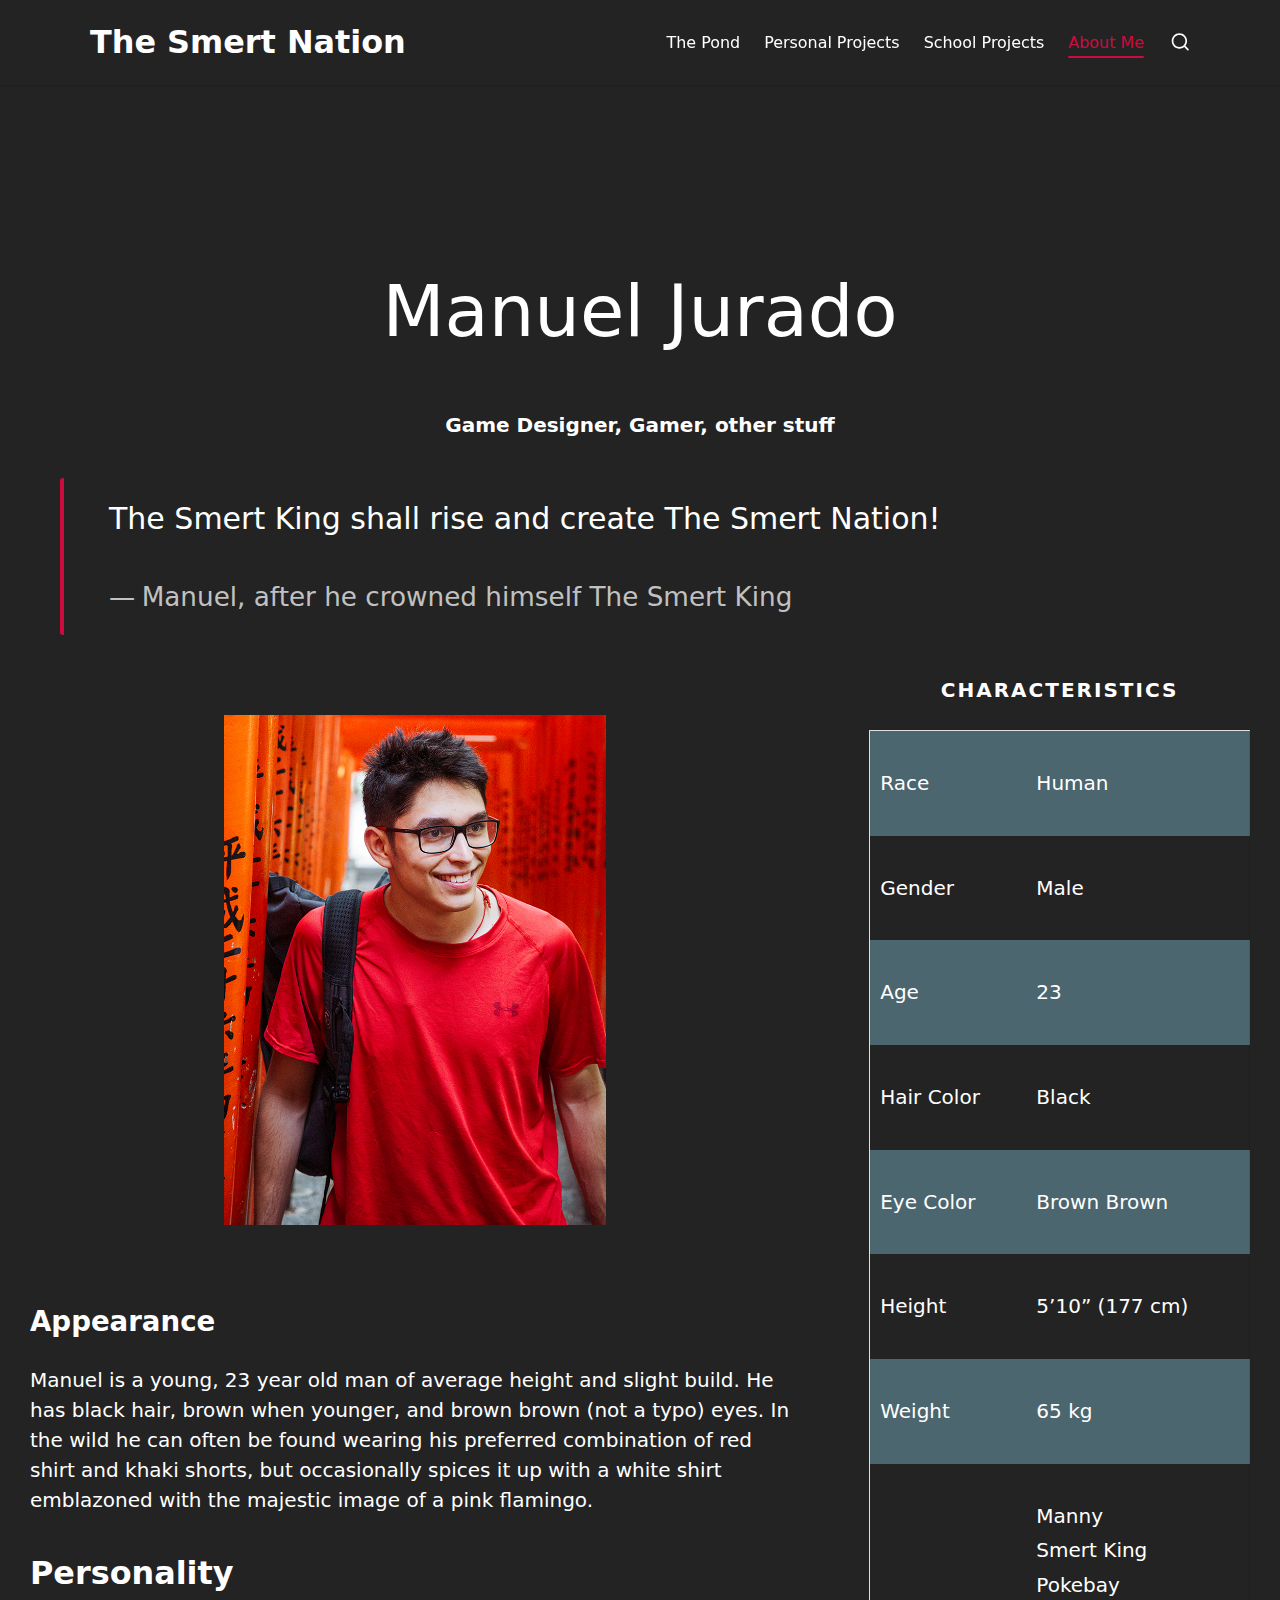
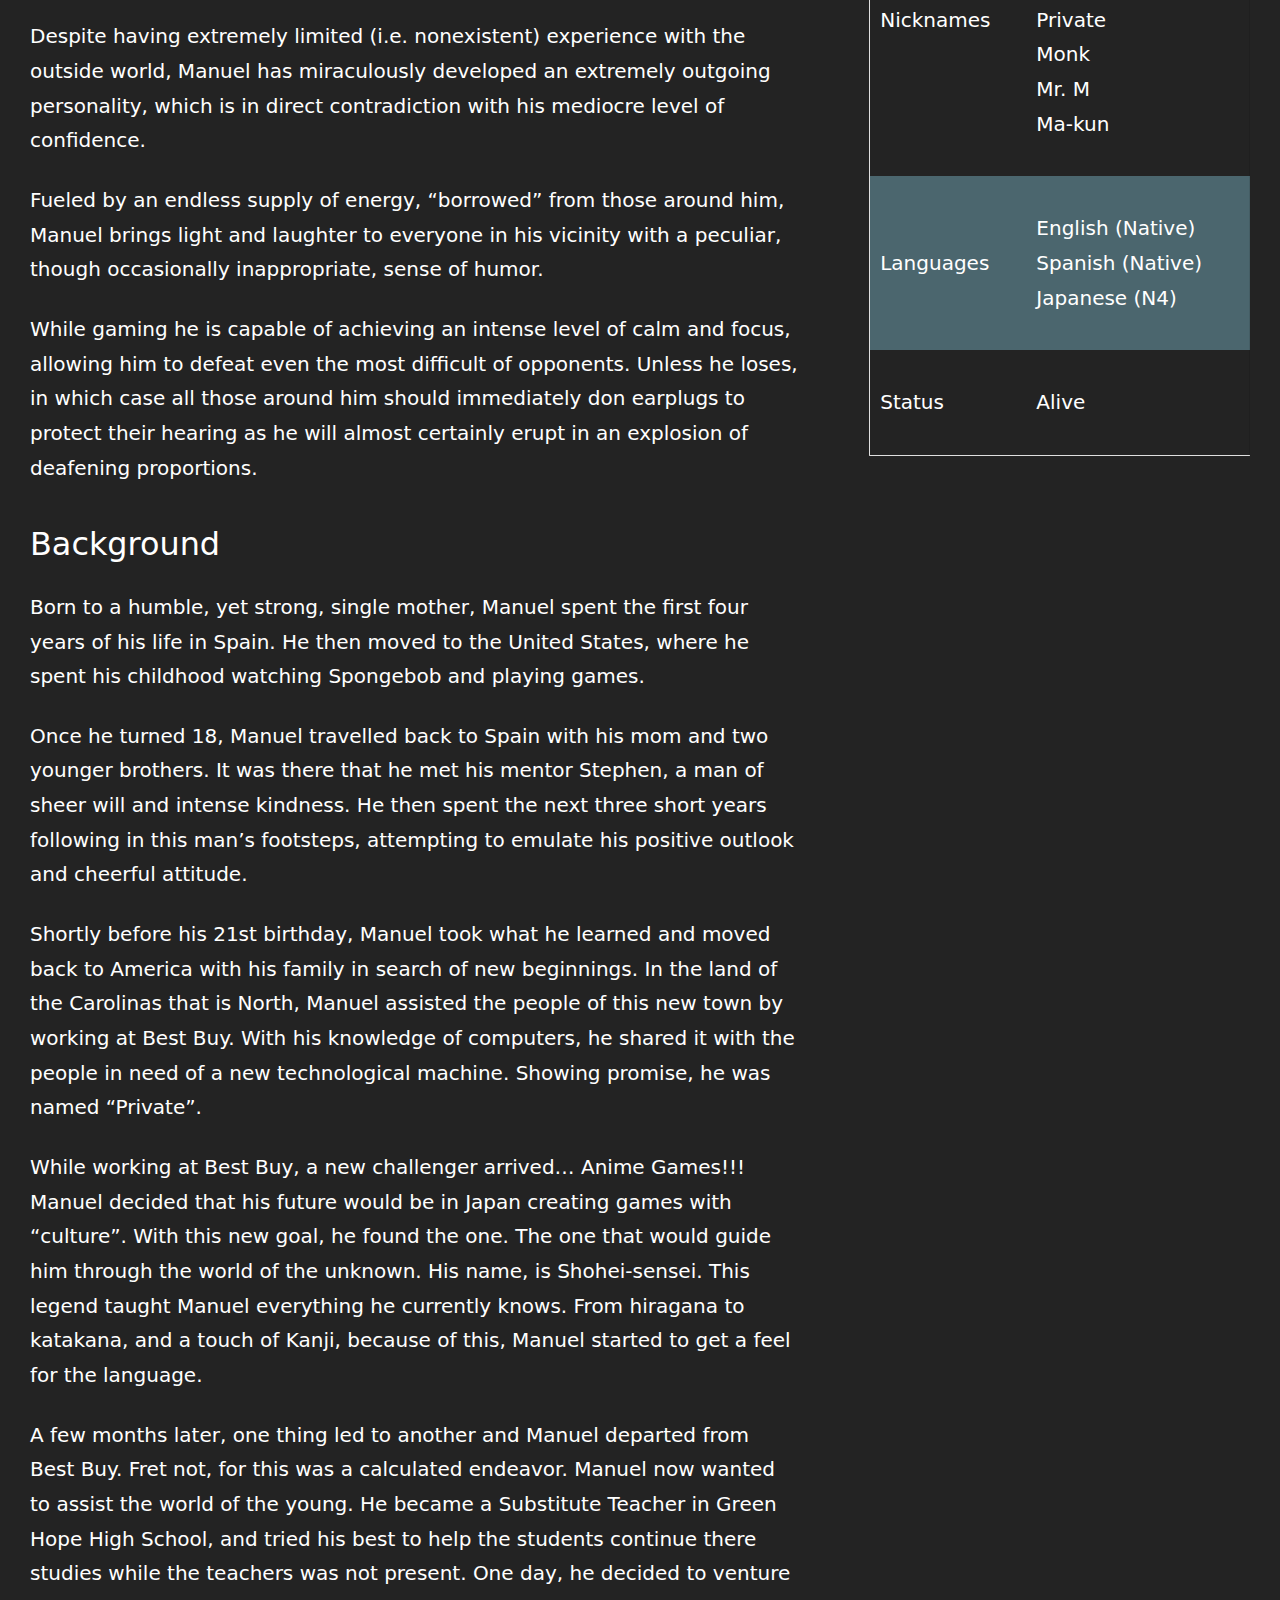
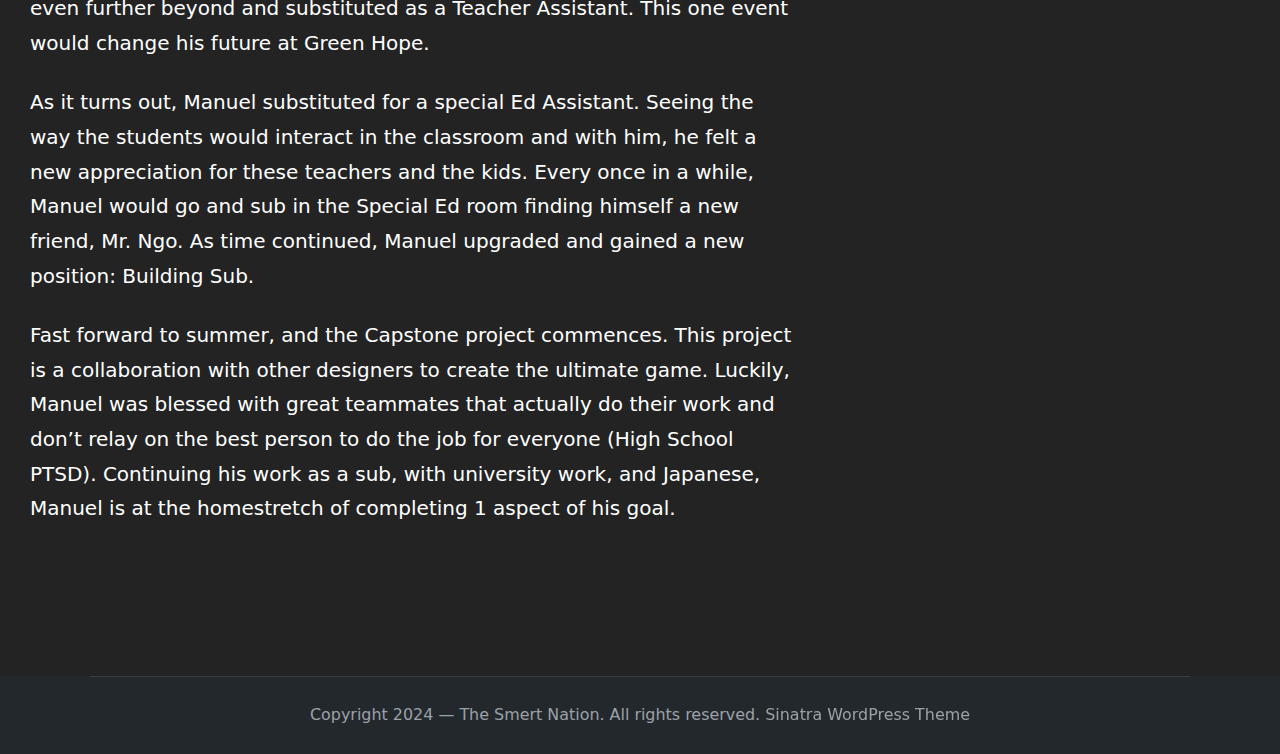
==== commit 111c54bc: "Push Version 1.0.3" ====
--- a/about-me/index.html
+++ b/about-me/index.html
@@ -26,6 +26,13 @@
 	}</style>
 <link rel="stylesheet" id="wp-block-library-css" href="/wp-includes/css/dist/block-library/style.min.css?ver=6.5.2" media="all">
 <style id="wp-block-library-theme-inline-css">.wp-block-audio figcaption{color:#555;font-size:13px;text-align:center}.is-dark-theme .wp-block-audio figcaption{color:#ffffffa6}.wp-block-audio{margin:0 0 1em}.wp-block-code{border:1px solid #ccc;border-radius:4px;font-family:Menlo,Consolas,monaco,monospace;padding:.8em 1em}.wp-block-embed figcaption{color:#555;font-size:13px;text-align:center}.is-dark-theme .wp-block-embed figcaption{color:#ffffffa6}.wp-block-embed{margin:0 0 1em}.blocks-gallery-caption{color:#555;font-size:13px;text-align:center}.is-dark-theme .blocks-gallery-caption{color:#ffffffa6}.wp-block-image figcaption{color:#555;font-size:13px;text-align:center}.is-dark-theme .wp-block-image figcaption{color:#ffffffa6}.wp-block-image{margin:0 0 1em}.wp-block-pullquote{border-bottom:4px solid;border-top:4px solid;color:currentColor;margin-bottom:1.75em}.wp-block-pullquote cite,.wp-block-pullquote footer,.wp-block-pullquote__citation{color:currentColor;font-size:.8125em;font-style:normal;text-transform:uppercase}.wp-block-quote{border-left:.25em solid;margin:0 0 1.75em;padding-left:1em}.wp-block-quote cite,.wp-block-quote footer{color:currentColor;font-size:.8125em;font-style:normal;position:relative}.wp-block-quote.has-text-align-right{border-left:none;border-right:.25em solid;padding-left:0;padding-right:1em}.wp-block-quote.has-text-align-center{border:none;padding-left:0}.wp-block-quote.is-large,.wp-block-quote.is-style-large,.wp-block-quote.is-style-plain{border:none}.wp-block-search .wp-block-search__label{font-weight:700}.wp-block-search__button{border:1px solid #ccc;padding:.375em .625em}:where(.wp-block-group.has-background){padding:1.25em 2.375em}.wp-block-separator.has-css-opacity{opacity:.4}.wp-block-separator{border:none;border-bottom:2px solid;margin-left:auto;margin-right:auto}.wp-block-separator.has-alpha-channel-opacity{opacity:1}.wp-block-separator:not(.is-style-wide):not(.is-style-dots){width:100px}.wp-block-separator.has-background:not(.is-style-dots){border-bottom:none;height:1px}.wp-block-separator.has-background:not(.is-style-wide):not(.is-style-dots){height:2px}.wp-block-table{margin:0 0 1em}.wp-block-table td,.wp-block-table th{word-break:normal}.wp-block-table figcaption{color:#555;font-size:13px;text-align:center}.is-dark-theme .wp-block-table figcaption{color:#ffffffa6}.wp-block-video figcaption{color:#555;font-size:13px;text-align:center}.is-dark-theme .wp-block-video figcaption{color:#ffffffa6}.wp-block-video{margin:0 0 1em}.wp-block-template-part.has-background{margin-bottom:0;margin-top:0;padding:1.25em 2.375em}</style>
+<link rel="stylesheet" id="wp-components-css" href="/wp-includes/css/dist/components/style.min.css?ver=6.5.2" media="all">
+<link rel="stylesheet" id="wp-preferences-css" href="/wp-includes/css/dist/preferences/style.min.css?ver=6.5.2" media="all">
+<link rel="stylesheet" id="wp-block-editor-css" href="/wp-includes/css/dist/block-editor/style.min.css?ver=6.5.2" media="all">
+<link rel="stylesheet" id="wp-reusable-blocks-css" href="/wp-includes/css/dist/reusable-blocks/style.min.css?ver=6.5.2" media="all">
+<link rel="stylesheet" id="wp-patterns-css" href="/wp-includes/css/dist/patterns/style.min.css?ver=6.5.2" media="all">
+<link rel="stylesheet" id="wp-editor-css" href="/wp-includes/css/dist/editor/style.min.css?ver=6.5.2" media="all">
+<link rel="stylesheet" id="block-robo-gallery-style-css-css" href="/wp-content/plugins/robo-gallery/includes/extensions/block/dist/blocks.style.build.css?ver=3.2.19" media="all">
 <style id="classic-theme-styles-inline-css">/*! This file is auto-generated */
 .wp-block-button__link{color:#fff;background-color:#32373c;border-radius:9999px;box-shadow:none;text-decoration:none;padding:calc(.667em + 2px) calc(1.333em + 2px);font-size:1.125em}.wp-block-file__button{background:#32373c;color:#fff;text-decoration:none}</style>
 <style id="global-styles-inline-css">body{--wp--preset--color--black: #000000;--wp--preset--color--cyan-bluish-gray: #abb8c3;--wp--preset--color--white: #ffffff;--wp--preset--color--pale-pink: #f78da7;--wp--preset--color--vivid-red: #cf2e2e;--wp--preset--color--luminous-vivid-orange: #ff6900;--wp--preset--color--luminous-vivid-amber: #fcb900;--wp--preset--color--light-green-cyan: #7bdcb5;--wp--preset--color--vivid-green-cyan: #00d084;--wp--preset--color--pale-cyan-blue: #8ed1fc;--wp--preset--color--vivid-cyan-blue: #0693e3;--wp--preset--color--vivid-purple: #9b51e0;--wp--preset--gradient--vivid-cyan-blue-to-vivid-purple: linear-gradient(135deg,rgba(6,147,227,1) 0%,rgb(155,81,224) 100%);--wp--preset--gradient--light-green-cyan-to-vivid-green-cyan: linear-gradient(135deg,rgb(122,220,180) 0%,rgb(0,208,130) 100%);--wp--preset--gradient--luminous-vivid-amber-to-luminous-vivid-orange: linear-gradient(135deg,rgba(252,185,0,1) 0%,rgba(255,105,0,1) 100%);--wp--preset--gradient--luminous-vivid-orange-to-vivid-red: linear-gradient(135deg,rgba(255,105,0,1) 0%,rgb(207,46,46) 100%);--wp--preset--gradient--very-light-gray-to-cyan-bluish-gray: linear-gradient(135deg,rgb(238,238,238) 0%,rgb(169,184,195) 100%);--wp--preset--gradient--cool-to-warm-spectrum: linear-gradient(135deg,rgb(74,234,220) 0%,rgb(151,120,209) 20%,rgb(207,42,186) 40%,rgb(238,44,130) 60%,rgb(251,105,98) 80%,rgb(254,248,76) 100%);--wp--preset--gradient--blush-light-purple: linear-gradient(135deg,rgb(255,206,236) 0%,rgb(152,150,240) 100%);--wp--preset--gradient--blush-bordeaux: linear-gradient(135deg,rgb(254,205,165) 0%,rgb(254,45,45) 50%,rgb(107,0,62) 100%);--wp--preset--gradient--luminous-dusk: linear-gradient(135deg,rgb(255,203,112) 0%,rgb(199,81,192) 50%,rgb(65,88,208) 100%);--wp--preset--gradient--pale-ocean: linear-gradient(135deg,rgb(255,245,203) 0%,rgb(182,227,212) 50%,rgb(51,167,181) 100%);--wp--preset--gradient--electric-grass: linear-gradient(135deg,rgb(202,248,128) 0%,rgb(113,206,126) 100%);--wp--preset--gradient--midnight: linear-gradient(135deg,rgb(2,3,129) 0%,rgb(40,116,252) 100%);--wp--preset--font-size--small: 13px;--wp--preset--font-size--medium: 20px;--wp--preset--font-size--large: 36px;--wp--preset--font-size--x-large: 42px;--wp--preset--spacing--20: 0.44rem;--wp--preset--spacing--30: 0.67rem;--wp--preset--spacing--40: 1rem;--wp--preset--spacing--50: 1.5rem;--wp--preset--spacing--60: 2.25rem;--wp--preset--spacing--70: 3.38rem;--wp--preset--spacing--80: 5.06rem;--wp--preset--shadow--natural: 6px 6px 9px rgba(0, 0, 0, 0.2);--wp--preset--shadow--deep: 12px 12px 50px rgba(0, 0, 0, 0.4);--wp--preset--shadow--sharp: 6px 6px 0px rgba(0, 0, 0, 0.2);--wp--preset--shadow--outlined: 6px 6px 0px -3px rgba(255, 255, 255, 1), 6px 6px rgba(0, 0, 0, 1);--wp--preset--shadow--crisp: 6px 6px 0px rgba(0, 0, 0, 1);}:where(.is-layout-flex){gap: 0.5em;}:where(.is-layout-grid){gap: 0.5em;}body .is-layout-flow > .alignleft{float: left;margin-inline-start: 0;margin-inline-end: 2em;}body .is-layout-flow > .alignright{float: right;margin-inline-start: 2em;margin-inline-end: 0;}body .is-layout-flow > .aligncenter{margin-left: auto !important;margin-right: auto !important;}body .is-layout-constrained > .alignleft{float: left;margin-inline-start: 0;margin-inline-end: 2em;}body .is-layout-constrained > .alignright{float: right;margin-inline-start: 2em;margin-inline-end: 0;}body .is-layout-constrained > .aligncenter{margin-left: auto !important;margin-right: auto !important;}body .is-layout-constrained > :where(:not(.alignleft):not(.alignright):not(.alignfull)){max-width: var(--wp--style--global--content-size);margin-left: auto !important;margin-right: auto !important;}body .is-layout-constrained > .alignwide{max-width: var(--wp--style--global--wide-size);}body .is-layout-flex{display: flex;}body .is-layout-flex{flex-wrap: wrap;align-items: center;}body .is-layout-flex > *{margin: 0;}body .is-layout-grid{display: grid;}body .is-layout-grid > *{margin: 0;}:where(.wp-block-columns.is-layout-flex){gap: 2em;}:where(.wp-block-columns.is-layout-grid){gap: 2em;}:where(.wp-block-post-template.is-layout-flex){gap: 1.25em;}:where(.wp-block-post-template.is-layout-grid){gap: 1.25em;}.has-black-color{color: var(--wp--preset--color--black) !important;}.has-cyan-bluish-gray-color{color: var(--wp--preset--color--cyan-bluish-gray) !important;}.has-white-color{color: var(--wp--preset--color--white) !important;}.has-pale-pink-color{color: var(--wp--preset--color--pale-pink) !important;}.has-vivid-red-color{color: var(--wp--preset--color--vivid-red) !important;}.has-luminous-vivid-orange-color{color: var(--wp--preset--color--luminous-vivid-orange) !important;}.has-luminous-vivid-amber-color{color: var(--wp--preset--color--luminous-vivid-amber) !important;}.has-light-green-cyan-color{color: var(--wp--preset--color--light-green-cyan) !important;}.has-vivid-green-cyan-color{color: var(--wp--preset--color--vivid-green-cyan) !important;}.has-pale-cyan-blue-color{color: var(--wp--preset--color--pale-cyan-blue) !important;}.has-vivid-cyan-blue-color{color: var(--wp--preset--color--vivid-cyan-blue) !important;}.has-vivid-purple-color{color: var(--wp--preset--color--vivid-purple) !important;}.has-black-background-color{background-color: var(--wp--preset--color--black) !important;}.has-cyan-bluish-gray-background-color{background-color: var(--wp--preset--color--cyan-bluish-gray) !important;}.has-white-background-color{background-color: var(--wp--preset--color--white) !important;}.has-pale-pink-background-color{background-color: var(--wp--preset--color--pale-pink) !important;}.has-vivid-red-background-color{background-color: var(--wp--preset--color--vivid-red) !important;}.has-luminous-vivid-orange-background-color{background-color: var(--wp--preset--color--luminous-vivid-orange) !important;}.has-luminous-vivid-amber-background-color{background-color: var(--wp--preset--color--luminous-vivid-amber) !important;}.has-light-green-cyan-background-color{background-color: var(--wp--preset--color--light-green-cyan) !important;}.has-vivid-green-cyan-background-color{background-color: var(--wp--preset--color--vivid-green-cyan) !important;}.has-pale-cyan-blue-background-color{background-color: var(--wp--preset--color--pale-cyan-blue) !important;}.has-vivid-cyan-blue-background-color{background-color: var(--wp--preset--color--vivid-cyan-blue) !important;}.has-vivid-purple-background-color{background-color: var(--wp--preset--color--vivid-purple) !important;}.has-black-border-color{border-color: var(--wp--preset--color--black) !important;}.has-cyan-bluish-gray-border-color{border-color: var(--wp--preset--color--cyan-bluish-gray) !important;}.has-white-border-color{border-color: var(--wp--preset--color--white) !important;}.has-pale-pink-border-color{border-color: var(--wp--preset--color--pale-pink) !important;}.has-vivid-red-border-color{border-color: var(--wp--preset--color--vivid-red) !important;}.has-luminous-vivid-orange-border-color{border-color: var(--wp--preset--color--luminous-vivid-orange) !important;}.has-luminous-vivid-amber-border-color{border-color: var(--wp--preset--color--luminous-vivid-amber) !important;}.has-light-green-cyan-border-color{border-color: var(--wp--preset--color--light-green-cyan) !important;}.has-vivid-green-cyan-border-color{border-color: var(--wp--preset--color--vivid-green-cyan) !important;}.has-pale-cyan-blue-border-color{border-color: var(--wp--preset--color--pale-cyan-blue) !important;}.has-vivid-cyan-blue-border-color{border-color: var(--wp--preset--color--vivid-cyan-blue) !important;}.has-vivid-purple-border-color{border-color: var(--wp--preset--color--vivid-purple) !important;}.has-vivid-cyan-blue-to-vivid-purple-gradient-background{background: var(--wp--preset--gradient--vivid-cyan-blue-to-vivid-purple) !important;}.has-light-green-cyan-to-vivid-green-cyan-gradient-background{background: var(--wp--preset--gradient--light-green-cyan-to-vivid-green-cyan) !important;}.has-luminous-vivid-amber-to-luminous-vivid-orange-gradient-background{background: var(--wp--preset--gradient--luminous-vivid-amber-to-luminous-vivid-orange) !important;}.has-luminous-vivid-orange-to-vivid-red-gradient-background{background: var(--wp--preset--gradient--luminous-vivid-orange-to-vivid-red) !important;}.has-very-light-gray-to-cyan-bluish-gray-gradient-background{background: var(--wp--preset--gradient--very-light-gray-to-cyan-bluish-gray) !important;}.has-cool-to-warm-spectrum-gradient-background{background: var(--wp--preset--gradient--cool-to-warm-spectrum) !important;}.has-blush-light-purple-gradient-background{background: var(--wp--preset--gradient--blush-light-purple) !important;}.has-blush-bordeaux-gradient-background{background: var(--wp--preset--gradient--blush-bordeaux) !important;}.has-luminous-dusk-gradient-background{background: var(--wp--preset--gradient--luminous-dusk) !important;}.has-pale-ocean-gradient-background{background: var(--wp--preset--gradient--pale-ocean) !important;}.has-electric-grass-gradient-background{background: var(--wp--preset--gradient--electric-grass) !important;}.has-midnight-gradient-background{background: var(--wp--preset--gradient--midnight) !important;}.has-small-font-size{font-size: var(--wp--preset--font-size--small) !important;}.has-medium-font-size{font-size: var(--wp--preset--font-size--medium) !important;}.has-large-font-size{font-size: var(--wp--preset--font-size--large) !important;}.has-x-large-font-size{font-size: var(--wp--preset--font-size--x-large) !important;}
@@ -37,7 +44,7 @@
 <!--[if IE]>
 <link rel='stylesheet' id='sinatra-ie-css' href='http://localhost/wp-content/themes/sinatra/assets/css/compatibility/ie.min.css?ver=1.3' media='all' />
 <![endif]-->
-<link rel="stylesheet" id="sinatra-dynamic-styles-css" href="/wp-content/uploads/sinatra/dynamic-styles.css?ver=1714244254" media="all">
+<link rel="stylesheet" id="sinatra-dynamic-styles-css" href="/wp-content/uploads/sinatra/dynamic-styles.css?ver=1714260442" media="all">
 <!--[if IE]>
 <script src="http://localhost/wp-content/themes/sinatra/assets/js/vendors/flexibility.min.js?ver=1.3" id="sinatra-flexibility-js"></script>
 <script id="sinatra-flexibility-js-after">
@@ -80,11 +87,11 @@
 <!-- END .sinatra-logo -->
 
 <nav class="site-navigation main-navigation sinatra-primary-nav sinatra-nav si-header-element" role="navigation" itemtype="https://schema.org/SiteNavigationElement" itemscope="itemscope" aria-label="Site Navigation">
-<ul class="sinatra-primary-nav">
-<li><a href="/"><span>Home</span></a></li>
-<li class="page_item page-item-16 current_page_item"><a href="/about-me/" aria-current="page"><span>About Me</span></a></li>
-<li class="page_item page-item-63"><a href="/personal-projects/"><span>Personal Projects</span></a></li>
-<li class="page_item page-item-34"><a href="/school-projects/"><span>School Projects</span></a></li>
+<ul id="sinatra-primary-nav" class="menu">
+<li id="menu-item-366" class="menu-item menu-item-type-post_type menu-item-object-page menu-item-home menu-item-366"><a href="/"><span>The Pond</span></a></li>
+<li id="menu-item-363" class="menu-item menu-item-type-post_type menu-item-object-page menu-item-363"><a href="/personal-projects/"><span>Personal Projects</span></a></li>
+<li id="menu-item-369" class="menu-item menu-item-type-post_type menu-item-object-page menu-item-369"><a href="/school-projects/"><span>School Projects</span></a></li>
+<li id="menu-item-371" class="menu-item menu-item-type-post_type menu-item-object-page current-menu-item page_item page-item-16 current_page_item menu-item-371"><a href="/about-me/" aria-current="page"><span>About Me</span></a></li>
 </ul></nav><!-- END .sinatra-nav -->
 <div class="si-header-widgets si-header-element sinatra-widget-location-right">
 <div class="si-header-widget__search si-header-widget sinatra-hide-mobile-tablet"><div class="si-widget-wrapper">
@@ -156,22 +163,22 @@
 
 <div class="entry-content si-entry">
 	
-<div class="wp-block-group alignfull has-secondary-color has-background-background-color has-text-color has-background" style="padding-top:0;padding-right:0;padding-bottom:0;padding-left:0;font-size:20px"><div class="wp-block-group__inner-container is-layout-flow wp-block-group-is-layout-flow">
+<div class="wp-block-group alignwide has-secondary-color has-background-background-color has-text-color has-background" style="padding-top:0;padding-right:0;padding-bottom:0;padding-left:0;font-size:20px"><div class="wp-block-group__inner-container is-layout-flow wp-block-group-is-layout-flow">
 <div style="height:40px" aria-hidden="true" class="wp-block-spacer"></div>
 
 
 
-<h2 class="wp-block-heading" style="font-size:72px">Manuel Jurado</h2>
-
-
-
-<p class="has-small-font-size">Game Designer, Gamer, other stuff</p>
-
-
-
-<blockquote class="wp-block-quote is-layout-flow wp-block-quote-is-layout-flow">
-<p>The Smert King shall rise and create The Smert Nation!</p>
-<cite>&#8211; Manuel, after he crowned himself The Smert King</cite>
+<h2 class="wp-block-heading has-text-align-center" style="font-size:72px">Manuel Jurado</h2>
+
+
+
+<p class="has-text-align-center has-medium-font-size"><strong>Game Designer, Gamer, other stuff</strong></p>
+
+
+
+<blockquote class="wp-block-quote is-layout-flow wp-block-quote-is-layout-flow" style="font-size:30px">
+<p id="block-e778d407-eb11-4cd9-82e4-5b2d2c09fefe">The Smert King shall rise and create The Smert Nation!</p>
+<cite>Manuel, after he crowned himself The Smert King</cite>
 </blockquote>
 
 
@@ -244,52 +251,63 @@
 
 
 <div class="wp-block-column is-vertically-aligned-top has-foreground-color has-text-color has-link-color is-layout-flow wp-block-column-is-layout-flow" style="flex-basis:33%">
-<h6 class="wp-block-heading has-text-align-center">Characteristics</h6>
-
-
-
-<figure class="wp-block-table is-style-stripes"><table><tbody>
-<tr>
-<td>Race</td>
-<td>Human</td>
-</tr>
-<tr>
-<td>Gender</td>
-<td>Male</td>
-</tr>
-<tr>
-<td>Age</td>
-<td>23</td>
-</tr>
-<tr>
-<td>Hair Color</td>
-<td>Black</td>
-</tr>
-<tr>
-<td> Eye Color </td>
-<td>Brown Brown</td>
-</tr>
-<tr>
-<td>Height</td>
-<td>5&#8217;10&#8221; (177 cm)</td>
-</tr>
-<tr>
-<td>Weight</td>
-<td>65 kg</td>
-</tr>
-<tr>
-<td>Nicknames</td>
-<td>Manny<br>Smert King<br>Pokebay<br>Private<br>Monk<br>Mr. M<br>Ma-kun</td>
-</tr>
-<tr>
-<td>Languages</td>
-<td>English (Native)<br>Spanish (Native)<br>Japanese (N4)</td>
-</tr>
-<tr>
-<td>Status</td>
-<td>Alive</td>
-</tr>
-</tbody></table></figure>
+<h6 class="wp-block-heading has-text-align-center has-medium-font-size" style="font-style:normal;font-weight:700">Characteristics</h6>
+
+
+
+<div class="wptb-table-container wptb-table-454"><div class="wptb-table-container-matrix" id="wptb-table-id-454" data-wptb-version="1.4.14" data-wptb-pro-status="false"><table class="wptb-preview-table wptb-element-main-table_setting-454" data-reconstraction="1" style="border: 0px solid rgb(35, 35, 35);" data-wptb-table-tds-sum-max-width="344" data-wptb-cells-width-auto-count="2" data-wptb-horizontal-scroll-status="false" data-wptb-extra-styles="LyogRW50ZXIgeW91ciBjdXN0b20gQ1NTIHJ1bGVzIGhlcmUgKi8=" role="table" data-wptb-table-alignment="center" data-wptb-td-width-auto="142" data-table-columns="2" data-wptb-even-row-background-color="#232323FF" data-wptb-odd-row-background-color="#4B666EFF" data-wptb-header-background-color="#4B666EFF"><tbody>
+<tr class="wptb-row" style="background-color: rgb(75, 102, 110); --hover-bg-color: undefined;">
+<td class="wptb-cell" data-y-index="0" data-x-index="0" style="border: 1px none rgb(35, 35, 35);" data-wptb-css-td-auto-width="true"><div class="wptb-text-container wptb-ph-element wptb-element-text-597" style="color: rgb(255, 255, 255); font-size: 20px;"><div class="" style="position: relative;">
+<p>Race</p>
+<p></p>
+</div></div></td>
+<td class="wptb-cell" data-y-index="0" data-x-index="1" style="border: 1px none rgb(35, 35, 35);" data-wptb-css-td-auto-width="true"><div class="wptb-text-container wptb-ph-element wptb-element-text-598" style="color: rgb(255, 255, 255); font-size: 20px;"><div class="" style="position: relative;"><p>Human</p></div></div></td>
+</tr>
+<tr class="wptb-row" style="--hover-bg-color: undefined; background-color: rgb(35, 35, 35);">
+<td class="wptb-cell" data-y-index="1" data-x-index="0" style="border: 1px none rgb(35, 35, 35);" data-wptb-css-td-auto-width="true"><div class="wptb-text-container wptb-ph-element wptb-element-text-599" style="color: rgb(255, 255, 255); font-size: 20px;"><div class="" style="position: relative;"><p>Gender</p></div></div></td>
+<td class="wptb-cell" data-y-index="1" data-x-index="1" style="border: 1px none rgb(35, 35, 35);" data-wptb-css-td-auto-width="true"><div class="wptb-text-container wptb-ph-element wptb-element-text-600" style="color: rgb(255, 255, 255); font-size: 20px;"><div class="" style="position: relative;"><p>Male</p></div></div></td>
+</tr>
+<tr class="wptb-row" style="--hover-bg-color: undefined; background-color: rgb(75, 102, 110);">
+<td class="wptb-cell" data-y-index="2" data-x-index="0" style="border: 1px none rgb(35, 35, 35);" data-wptb-css-td-auto-width="true"><div class="wptb-text-container wptb-ph-element wptb-element-text-601" style="color: rgb(255, 255, 255); font-size: 20px;"><div class="" style="position: relative;"><p>Age</p></div></div></td>
+<td class="wptb-cell" data-y-index="2" data-x-index="1" style="border: 1px none rgb(35, 35, 35);" data-wptb-css-td-auto-width="true"><div class="wptb-text-container wptb-ph-element wptb-element-text-602" style="color: rgb(255, 255, 255); font-size: 20px;"><div class="" style="position: relative;"><p>23</p></div></div></td>
+</tr>
+<tr class="wptb-row" style="--hover-bg-color: undefined; background-color: rgb(35, 35, 35);">
+<td class="wptb-cell" data-y-index="3" data-x-index="0" style="border: 1px none rgb(35, 35, 35);" data-wptb-css-td-auto-width="true"><div class="wptb-text-container wptb-ph-element wptb-element-text-603" style="color: rgb(255, 255, 255); font-size: 20px;"><div class="" style="position: relative;"><p>Hair Color</p></div></div></td>
+<td class="wptb-cell" data-y-index="3" data-x-index="1" style="border: 1px none rgb(35, 35, 35);" data-wptb-css-td-auto-width="true"><div class="wptb-text-container wptb-ph-element wptb-element-text-604" style="color: rgb(255, 255, 255); font-size: 20px;"><div class="" style="position: relative;"><p>Black</p></div></div></td>
+</tr>
+<tr class="wptb-row" style="--hover-bg-color: undefined; background-color: rgb(75, 102, 110);">
+<td class="wptb-cell" data-y-index="4" data-x-index="0" style="border: 1px none rgb(35, 35, 35);" data-wptb-css-td-auto-width="true"><div class="wptb-text-container wptb-ph-element wptb-element-text-605" style="color: rgb(255, 255, 255); font-size: 20px;"><div class="" style="position: relative;"><p>Eye Color</p></div></div></td>
+<td class="wptb-cell" data-y-index="4" data-x-index="1" style="border: 1px none rgb(35, 35, 35);" data-wptb-css-td-auto-width="true"><div class="wptb-text-container wptb-ph-element wptb-element-text-606" style="color: rgb(255, 255, 255); font-size: 20px;"><div class="" style="position: relative;"><p>Brown Brown</p></div></div></td>
+</tr>
+<tr class="wptb-row" style="--hover-bg-color: undefined; background-color: rgb(35, 35, 35);">
+<td class="wptb-cell" data-y-index="5" data-x-index="0" style="border: 1px none rgb(35, 35, 35);" data-wptb-css-td-auto-width="true"><div class="wptb-text-container wptb-ph-element wptb-element-text-607" style="color: rgb(255, 255, 255); font-size: 20px;"><div class="" style="position: relative;"><p>Height</p></div></div></td>
+<td class="wptb-cell" data-y-index="5" data-x-index="1" style="border: 1px none rgb(35, 35, 35);" data-wptb-css-td-auto-width="true"><div class="wptb-text-container wptb-ph-element wptb-element-text-608" style="color: rgb(255, 255, 255); font-size: 20px;"><div class="" style="position: relative;"><p>5&rsquo;10&rdquo; (177 cm)</p></div></div></td>
+</tr>
+<tr class="wptb-row" style="--hover-bg-color: undefined; background-color: rgb(75, 102, 110);">
+<td class="wptb-cell" style="border: 1px none rgb(35, 35, 35);" data-x-index="0" data-y-index="6" data-wptb-css-td-auto-width="true"><div class="wptb-text-container wptb-ph-element wptb-element-text-609" style="color: rgb(255, 255, 255); font-size: 20px;"><div class="" style="position: relative;"><p>Weight</p></div></div></td>
+<td class="wptb-cell" style="border: 1px none rgb(35, 35, 35);" data-x-index="1" data-y-index="6" data-wptb-css-td-auto-width="true"><div class="wptb-text-container wptb-ph-element wptb-element-text-610" style="color: rgb(255, 255, 255); font-size: 20px;"><div class="" style="position: relative;"><p>65 kg</p></div></div></td>
+</tr>
+<tr class="wptb-row" style="--hover-bg-color: undefined; background-color: rgb(35, 35, 35);">
+<td class="wptb-cell" style="border: 1px none rgb(35, 35, 35);" data-x-index="0" data-y-index="7" data-wptb-css-td-auto-width="true"><div class="wptb-text-container wptb-ph-element wptb-element-text-611" style="color: rgb(255, 255, 255); font-size: 20px;"><div class="" style="position: relative;"><p>Nicknames</p></div></div></td>
+<td class="wptb-cell" style="border: 1px none rgb(35, 35, 35);" data-x-index="1" data-y-index="7" data-wptb-css-td-auto-width="true"><div class="wptb-text-container wptb-ph-element wptb-element-text-612" style="color: rgb(255, 255, 255); font-size: 20px;"><div class="" style="position: relative;"><p>Manny<br>Smert King<br>Pokebay<br>Private<br>Monk<br>Mr. M<br>Ma-kun</p></div></div></td>
+</tr>
+<tr class="wptb-row" style="--hover-bg-color: undefined; background-color: rgb(75, 102, 110);">
+<td class="wptb-cell" style="border: 1px none rgb(35, 35, 35);" data-x-index="0" data-y-index="8" data-wptb-css-td-auto-width="true"><div class="wptb-text-container wptb-ph-element wptb-element-text-613" style="color: rgb(255, 255, 255); font-size: 20px;"><div class="" style="position: relative;"><p>Languages</p></div></div></td>
+<td class="wptb-cell" style="border: 1px none rgb(35, 35, 35);" data-x-index="1" data-y-index="8" data-wptb-css-td-auto-width="true"><div class="wptb-text-container wptb-ph-element wptb-element-text-614" style="color: rgb(255, 255, 255); font-size: 20px;"><div class="" style="position: relative;"><p>English (Native)<br>Spanish (Native)<br>Japanese (N4)</p></div></div></td>
+</tr>
+<tr class="wptb-row" style="--hover-bg-color: undefined; background-color: rgb(35, 35, 35);">
+<td class="wptb-cell" style="border: 1px none rgb(35, 35, 35);" data-x-index="0" data-y-index="9" data-wptb-css-td-auto-width="true"><div class="wptb-text-container wptb-ph-element wptb-element-text-615" style="color: rgb(255, 255, 255); font-size: 20px;"><div class="" style="position: relative;">
+<p>Status</p>
+<p></p>
+</div></div></td>
+<td class="wptb-cell" style="border: 1px none rgb(35, 35, 35);" data-x-index="1" data-y-index="9" data-wptb-css-td-auto-width="true"><div class="wptb-text-container wptb-ph-element wptb-element-text-616" style="color: rgb(255, 255, 255); font-size: 20px;"><div class="" style="position: relative;">
+<p>Alive</p>
+<p></p>
+<p></p>
+</div></div></td>
+</tr>
+</tbody></table></div></div>
+
 </div>
 </div>
 
@@ -348,9 +366,13 @@
 		<svg class="si-icon top-icon" xmlns="http://www.w3.org/2000/svg" width="32" height="32" viewbox="0 0 32 32"><path d="M24.958 18.491l-8.008-8.008c-0.534-0.534-1.335-0.534-1.868 0l-8.008 8.008c-0.534 0.534-0.534 1.335 0 1.868s1.335 0.534 1.868 0l7.074-7.074 7.074 7.074c0.267 0.267 0.667 0.4 0.934 0.4s0.667-0.133 0.934-0.4c0.534-0.534 0.534-1.335 0-1.868z"></path></svg>		<svg class="si-icon" xmlns="http://www.w3.org/2000/svg" width="32" height="32" viewbox="0 0 32 32"><path d="M24.958 18.491l-8.008-8.008c-0.534-0.534-1.335-0.534-1.868 0l-8.008 8.008c-0.534 0.534-0.534 1.335 0 1.868s1.335 0.534 1.868 0l7.074-7.074 7.074 7.074c0.267 0.267 0.667 0.4 0.934 0.4s0.667-0.133 0.934-0.4c0.534-0.534 0.534-1.335 0-1.868z"></path></svg>	</span>
 	<span class="screen-reader-text">Scroll to Top</span>
 </a><!-- END #sinatra-scroll-to-top -->
+<link rel="stylesheet" id="dashicons-css" href="/wp-includes/css/dashicons.min.css?ver=6.5.2" media="all">
+<link rel="stylesheet" id="wp-table-builder-css" href="/wp-content/plugins/wp-table-builder/inc/frontend/css/wp-table-builder-frontend.css?ver=1.4.14" media="all">
 <style id="core-block-supports-inline-css">.wp-container-core-columns-is-layout-1.wp-container-core-columns-is-layout-1{flex-wrap:nowrap;}.wp-container-core-columns-is-layout-2.wp-container-core-columns-is-layout-2{flex-wrap:nowrap;}</style>
 <script id="sinatra-js-js-extra">var sinatra_vars = {"ajaxurl":"\/wp-admin\/admin-ajax.php","nonce":"d0471b8f28","responsive-breakpoint":"960","sticky-header":{"enabled":false,"hide_on":[""]},"strings":{"comments_toggle_show":"Leave a Comment","comments_toggle_hide":"Hide Comments"}};</script>
 <script src="/wp-content/themes/sinatra/assets/js/sinatra.min.js?ver=1.3" id="sinatra-js-js"></script>
+<script id="wp-table-builder-js-extra">var WptbFrontendData = {"scrollManager":{"frontendCalculationStatus":false},"lazyLoad":{"enabled":false,"visibilityPercentage":10,"backgroundColor":"#FFFFFF00","iconName":{"name":""},"iconColor":"#000000","iconSize":20,"iconAnimation":"none","imageLoadAnimation":"none","imageLoadAnimationSpeed":8,"imageLoadAnimationDirection":"right","imageLoadAnimationPerspective":1000,"flashColor":"#FFFFFF","delay":0},"stylePass":{"stylesheets":{"create":{"wp-table-builder-css":"\/wp-content\/plugins\/wp-table-builder\/inc\/frontend\/css\/wp-table-builder-frontend.css?version=1.4.14"},"copy":[]},"settings":{"disableThemeStylesForAll":false}}};</script>
+<script src="/wp-content/plugins/wp-table-builder/inc/frontend/js/wp-table-builder-frontend.js?ver=1.4.14" id="wp-table-builder-js"></script>
 	<script>
 	!function(){var e=-1<navigator.userAgent.toLowerCase().indexOf("webkit"),t=-1<navigator.userAgent.toLowerCase().indexOf("opera"),n=-1<navigator.userAgent.toLowerCase().indexOf("msie");(e||t||n)&&document.getElementById&&window.addEventListener&&window.addEventListener("hashchange",function(){var e,t=location.hash.substring(1);/^[A-z0-9_-]+$/.test(t)&&(e=document.getElementById(t))&&(/^(?:a|select|input|button|textarea)$/i.test(e.tagName)||(e.tabIndex=-1),e.focus())},!1)}();
 	</script>
--- a/wp-content/uploads/sinatra/dynamic-styles.css
+++ b/wp-content/uploads/sinatra/dynamic-styles.css
@@ -1 +1 @@
-#si-scroll-top:hover::before,.si-btn,input[type=submit],input[type=reset],.comment-form input[type=checkbox]:checked,#comments .bypostauthor-badge,.single .post-tags a:hover,.single .post-category .cat-links a:hover,.tagcloud a:hover,#main .mejs-controls .mejs-time-rail .mejs-time-current,.si-btn.sinatra-read-more::after,.post_format-post-format-quote .si-blog-entry-content .quote-post-bg::after,.si-hover-slider .post-category a,.si-single-title-in-page-header.single .page-header .post-category a,.entry-media > a:hover .entry-media-icon::before,.si-pre-footer-cta-style-1 #si-pre-footer .si-flex-row::after,.si-pre-footer-cta-style-2 #si-pre-footer::after,.select2-container--default .select2-results__option--highlighted[aria-selected],.si-input-supported input[type=radio]:checked::before,.si-input-supported input[type=checkbox]:checked,.sinatra-sidebar-style-2 #secondary .widget-title::before,.sinatra-sidebar-style-2 .elementor-widget-sidebar .widget-title::before,.widget .cat-item a:hover + span,.widget_archive li a:hover + span,.widget .cat-item.current-cat a + span,#sinatra-footer .widget .cat-item a:hover + span,#sinatra-footer .widget_archive li a:hover + span,#sinatra-footer .widget .cat-item.current-cat a + span,.si-btn.btn-outline:hover,#infinite-handle span{background-color:#cc0c3f;}.si-btn:hover,#infinite-handle span:hover,input[type=submit]:hover,input[type=reset]:hover,input[type=reset]:focus,.si-btn:focus,input[type=submit]:focus,.si-hover-slider .post-category a:hover,.si-single-title-in-page-header.single .page-header .post-category a:hover{background-color:#d4315c;}mark,span.highlight,code,kbd,var,samp,tt{background-color:rgba(204,12,63,0.09);}code.block{background-color:rgba(204,12,63,0.075);}.content-area a:not(.si-btn):not(.wp-block-button__link),#secondary .sinatra-core-custom-list-widget .si-entry a:not(.si-btn),#secondary a:not(.si-btn):hover,.si-header-widgets .si-header-widget.sinatra-active .si-icon.si-search,.sinatra-logo .site-title a:hover,#sinatra-header-inner .sinatra-nav > ul > li > a:hover,#sinatra-header-inner .sinatra-nav > ul > li.menu-item-has-children:hover > a,#sinatra-header-inner .sinatra-nav > ul > li.current-menu-item > a,#sinatra-header-inner .sinatra-nav > ul > li.current-menu-ancestor > a,#sinatra-header-inner .sinatra-nav > ul > li.page_item_has_children:hover > a,#sinatra-header-inner .sinatra-nav > ul > li.current_page_item > a,#sinatra-header-inner .sinatra-nav > ul > li.current_page_ancestor > a,#sinatra-topbar .sinatra-nav > ul > li > a:hover,#sinatra-topbar .sinatra-nav > ul > li.menu-item-has-children:hover > a,#sinatra-topbar .sinatra-nav > ul > li.current-menu-item > a,#sinatra-topbar .sinatra-nav > ul > li.current-menu-ancestor > a,.si-topbar-widget__text a:hover,.si-topbar-widget__text a,.sinatra-social-nav > ul > li > a .si-icon.bottom-icon,.si-header-widgets a:not(.si-btn):hover,#sinatra-header-inner .si-header-widgets .sinatra-active,.sinatra-pagination .navigation .nav-links .page-numbers:hover,.widget .cat-item.current-cat > a,.widget ul li.current_page_item > a,#main .search-form .search-submit:hover,#colophon .search-form .search-submit:hover,#cancel-comment-reply-link:hover,.comment-form .required,.navigation .nav-links .page-numbers:hover,#main .entry-meta a:hover,#main .author-box-title a:hover,.single .post-category a,.page-links span:hover,.site-content .page-links span:hover,.navigation .nav-links .page-numbers.current,.page-links > span,.site-content .page-links > span,.si-btn.btn-outline,code,kbd,var,samp,tt,.is-mobile-menu-active .si-hamburger,.si-hamburger:hover,.single #main .post-nav a:hover,#sinatra-topbar .si-topbar-widget__text .si-icon{color:#cc0c3f;}#page ::-moz-selection{background-color:#cc0c3f;color:#FFF;}#page ::selection{background-color:#cc0c3f;color:#FFF;}#comments .comment-actions .reply a:hover,.comment-form input[type=checkbox]:checked,.comment-form input[type=checkbox]:focus,.comment-form input[type=radio]:checked,.comment-form input[type=radio]:focus,.single .post-category a,#colophon,#secondary .widget-title,.elementor-widget-sidebar .widget-title,.si-hover-slider .post-category a,.si-single-title-in-page-header.single .page-header .post-category a,.si-entry blockquote,.wp-block-quote.is-style-large,.wp-block-quote.is-large,.wp-block-quote.has-text-align-right,.navigation .nav-links .page-numbers.current,.page-links > span,.site-content .page-links > span,.si-input-supported input[type=radio]:checked,.si-input-supported input[type=checkbox]:checked,.si-btn.btn-outline{border-color:#cc0c3f;}#masthead .si-header-widgets .dropdown-item::after,.sinatra-nav > ul .sub-menu::after,textarea:focus,input[type="text"]:focus,input[type="email"]:focus,input[type=password]:focus,input[type=tel]:focus,input[type=url]:focus,input[type=search]:focus,input[type=date]:focus{border-bottom-color:#cc0c3f;outline:none !important;}.si-header-widgets .dropdown-item,.preloader-1 > div,.sinatra-nav .sub-menu{border-top-color:#cc0c3f;}.sinatra-animate-arrow:hover .arrow-handle,.sinatra-animate-arrow:hover .arrow-bar,.sinatra-animate-arrow:focus .arrow-handle,.sinatra-animate-arrow:focus .arrow-bar,.sinatra-pagination .navigation .nav-links .page-numbers.next:hover .sinatra-animate-arrow .arrow-handle,.sinatra-pagination .navigation .nav-links .page-numbers.prev:hover .sinatra-animate-arrow .arrow-handle,.sinatra-pagination .navigation .nav-links .page-numbers.next:hover .sinatra-animate-arrow .arrow-bar,.sinatra-pagination .navigation .nav-links .page-numbers.prev:hover .sinatra-animate-arrow .arrow-bar{fill:#cc0c3f;}.si-input-supported input[type=checkbox]:focus:hover{box-shadow:inset 0 0 0 2px #cc0c3f;}#sinatra-topbar{background:#FFFFFF;}#sinatra-topbar{border-color:rgba(0,0,0,.085);border-style:solid;border-bottom-width:1px;}.si-topbar-widget::after{background-color:#cccccc;}#sinatra-header-inner{background:#FFFFFF;}.sinatra-logo .site-description{color:#66717f;}#sinatra-header,.si-header-widgets a:not(.si-btn),.sinatra-logo a,.si-hamburger{color:#23282d;}#sinatra-header-inner{border-color:rgba(0,0,0,.085);border-bottom-width:1px;}.si-header-widget::after{background-color:#cccccc;}@media screen and (max-width:960px){#sinatra-header-inner .sinatra-nav{display:none;color:#000;}.si-mobile-nav{display:inline-flex;}#sinatra-header-inner{position:relative;}#sinatra-header-inner .sinatra-nav > ul > li > a{color:inherit;}#sinatra-header-inner .si-nav-container{position:static;border:none;}#sinatra-header-inner .site-navigation{display:none;position:absolute;top:100%;width:100%;left:0;right:0;margin:-1px 0 0;background:#FFF;border-top:1px solid #eaeaea;box-shadow:0 15px 25px -10px rgba(50,52,54,0.125);z-index:999;font-size:1rem;padding:0;}#sinatra-header-inner .site-navigation > ul{max-height:initial;display:block;}#sinatra-header-inner .site-navigation > ul > li > a{padding:0 !important;}#sinatra-header-inner .site-navigation > ul li{display:block;width:100%;padding:0;margin:0;margin-left:0 !important;}#sinatra-header-inner .site-navigation > ul .sub-menu{position:static;display:none;border:none;box-shadow:none;border:0;opacity:1;visibility:visible;font-size:rem(14px);transform:none;background:#f8f8f8;pointer-events:all;min-width:initial;left:0;padding:0;margin:0;border-radius:0;line-height:inherit;}#sinatra-header-inner .site-navigation > ul .sub-menu > li > a > span{padding-left:50px !important;}#sinatra-header-inner .site-navigation > ul .sub-menu .sub-menu > li > a > span{padding-left:70px !important;}#sinatra-header-inner .site-navigation > ul .sub-menu a > span{padding:10px 30px 10px 50px;}#sinatra-header-inner .site-navigation > ul a{padding:0;position:relative;border-bottom:1px solid #eaeaea;background:none;}#sinatra-header-inner .site-navigation > ul a > span{padding:10px 30px !important;width:100%;display:block;}#sinatra-header-inner .site-navigation > ul a > span::after,#sinatra-header-inner .site-navigation > ul a > span::before{display:none !important;}#sinatra-header-inner .site-navigation > ul a > span.description{display:none;}#sinatra-header-inner .site-navigation > ul .menu-item-has-children > a > span{max-width:calc(100% - 50px);}#sinatra-header-inner .sinatra-nav .menu-item-has-children>a > span,#sinatra-header-inner .sinatra-nav .page_item_has_children>a > span{border-right:1px solid rgba(0,0,0,.09);}#sinatra-header-inner .sinatra-nav .menu-item-has-children>a > .si-icon,#sinatra-header-inner .sinatra-nav .page_item_has_children>a > .si-icon{transform:none;width:50px;margin:0;position:absolute;right:0;pointer-events:none;height:1em;}#sinatra-header-inner .site-navigation > ul .menu-item-has-children.si-open > a > .si-icon{transform:rotate(180deg);}.sinatra-header-layout-3 .sinatra-widget-location-left .dropdown-item{left:auto;right:-7px;}.sinatra-header-layout-3 .sinatra-widget-location-left .dropdown-item::after{left:auto;right:8px;}.sinatra-nav .sub-menu li.current-menu-item > a{font-weight:bold;}.sinatra-header-layout-3 .si-logo-container > .si-container{flex-wrap:wrap;}.sinatra-header-layout-3 .si-logo-container .sinatra-logo > .logo-inner{align-items:flex-start;}.sinatra-header-layout-3 .si-logo-container .sinatra-logo{order:0;align-items:flex-start;flex-basis:auto;margin-left:0;}.sinatra-header-layout-3 .si-logo-container .si-header-element{flex-basis:auto;}.sinatra-header-layout-3 .si-logo-container .si-mobile-nav{order:5;}}.sinatra-nav.si-header-element,.sinatra-header-layout-1 .si-header-widgets,.sinatra-header-layout-2 .si-header-widgets{font-size:0.9375rem;}#colophon{background:#23282d;}#colophon{color:#9BA1A7;}#colophon a:hover,#colophon li.current_page_item > a,#colophon .sinatra-social-nav > ul > li > a .si-icon.bottom-icon{color:#FFFFFF;}#colophon .widget-title{color:#FFFFFF;}#secondary{width:25%;}body:not(.sinatra-no-sidebar) #primary{max-width:75%;}.sinatra-layout__boxed-separated.author .author-box,.sinatra-layout__boxed-separated #content,.sinatra-layout__boxed-separated.sinatra-sidebar-style-3 #secondary .si-widget,.sinatra-layout__boxed-separated.sinatra-sidebar-style-3 .elementor-widget-sidebar .si-widget,.sinatra-layout__boxed-separated.blog .sinatra-article,.sinatra-layout__boxed-separated.search-results .sinatra-article,.sinatra-layout__boxed-separated.category .sinatra-article{background-color:#FFFFFF;}@media screen and (max-width:960px){.sinatra-layout__boxed-separated #page{background-color:#FFFFFF;}}.sinatra-layout__boxed #page{background-color:#FFFFFF;}body{color:#ffffff;}.comment-form .comment-notes,#comments .no-comments,#page .wp-caption .wp-caption-text,#comments .comment-meta,.comments-closed,.entry-meta,.si-entry cite,legend,.si-page-header-description,.page-links em,.site-content .page-links em,.single .entry-footer .last-updated,.single .post-nav .post-nav-title,#main .widget_recent_comments span,#main .widget_recent_entries span,#main .widget_calendar table > caption,.post-thumb-caption,.wp-block-image figcaption,.wp-block-embed figcaption{color:rgba(255,255,255,0.73);}.navigation .nav-links .page-numbers svg{fill:rgba(255,255,255,0.73);}#content textarea,#content input[type="text"],#content input[type="number"],#content input[type="email"],#content input[type=password],#content input[type=tel],#content input[type=url],#content input[type=search],#content input[type=date]{background-color:#232323;}.sinatra-sidebar-style-3 #secondary .si-widget{border-color:#4f4f4f;}.entry-meta .entry-meta-elements > span:before{background-color:#4f4f4f;}.content-area a:not(.si-btn):not(.wp-block-button__link):hover,#secondary .sinatra-core-custom-list-widget .si-entry a:not(.si-btn):hover,.si-breadcrumbs a:hover{color:#ffffff;}h1,h2,h3,h4,.h4,h5,h6,.h1,.h2,.h3,.sinatra-logo .site-title,.error-404 .page-header h1{color:#ffffff;}.si-container,.alignfull.si-wrap-content > div{max-width:1200px;}.sinatra-layout__boxed #page,.sinatra-layout__boxed.si-sticky-header.sinatra-is-mobile #sinatra-header-inner,.sinatra-layout__boxed.si-sticky-header:not(.sinatra-header-layout-3) #sinatra-header-inner,.sinatra-layout__boxed.si-sticky-header:not(.sinatra-is-mobile).sinatra-header-layout-3 #sinatra-header-inner .si-nav-container > .si-container{max-width:1300px;}@media screen and (max-width:1200px){body.sinatra-layout__boxed.sinatra-no-sidebar .elementor-section.elementor-section-stretched,body.sinatra-layout__boxed.sinatra-no-sidebar .si-fw-section,body.sinatra-layout__boxed.sinatra-no-sidebar .entry-content .alignfull{margin-left:-50px !important;margin-right:-50px !important;}}.sinatra-logo img{max-height:30px;}.sinatra-logo img.si-svg-logo{height:30px;}.sinatra-logo .logo-inner{margin-top:25px;margin-bottom:25px;}@media only screen and (max-width:768px){.sinatra-logo .logo-inner{}}@media only screen and (max-width:480px){.sinatra-logo .logo-inner{}}.si-tsp-header .sinatra-logo img{max-height:30px;}.si-tsp-header .sinatra-logo img.si-svg-logo{height:30px;}.si-tsp-header .sinatra-logo .logo-inner{}@media only screen and (max-width:768px){.si-tsp-header .sinatra-logo .logo-inner{}}@media only screen and (max-width:480px){.si-tsp-header .sinatra-logo .logo-inner{}}.si-breadcrumbs{padding-top:15px;padding-bottom:15px;}@media only screen and (max-width:768px){.si-breadcrumbs{}}@media only screen and (max-width:480px){.si-breadcrumbs{}}#sinatra-copyright a:hover,#sinatra-copyright .sinatra-social-nav > ul > li > a .si-icon.bottom-icon,#sinatra-copyright .sinatra-nav > ul > li.current-menu-item > a,#sinatra-copyright .sinatra-nav > ul > li.current-menu-ancestor > a,#sinatra-copyright .sinatra-nav > ul > li:hover > a{color:#FFFFFF;}#sinatra-copyright.contained-separator > .si-container::before{background-color:rgba(255,255,255,0.1);}#sinatra-copyright.fw-separator{border-top-color:rgba(255,255,255,0.1);}html{font-size:16px;}*{-moz-osx-font-smoothing:grayscale;-webkit-font-smoothing:antialiased;}body{font-weight:400;font-family:-apple-system,system-ui,BlinkMacSystemFont,"Segoe UI",Roboto,Oxygen-Sans,Ubuntu,Cantarell,"Helvetica Neue",sans-serif;;font-size:0.9375rem;line-height:1.733;}h1,.h1,.sinatra-logo .site-title,.page-header .page-title,h2,.h2,h3,.h3,h4,.h4,h5,h6{font-weight:500;font-style:normal;text-transform:none;text-decoration:none;}h1,.h1,.sinatra-logo .site-title,.page-header .page-title{font-weight:600;font-size:2.375rem;line-height:1.1;}h2,.h2{font-size:1.875rem;line-height:1.25;}h3,.h3{font-size:1.625rem;line-height:1.25;}h4,.h4{font-size:1.25rem;line-height:1.5;}h5{font-size:1rem;line-height:1.5;}h6{text-transform:uppercase;letter-spacing:2px;font-size:0.6875rem;line-height:1.72;}h1 em,h2 em,h3 em,h4 em,h5 em,h6 em,.h1 em,.h2 em,.h3 em,.h4 em,.sinatra-logo .site-title em,.error-404 .page-header h1 em{font-style:italic;}h1 em,h2 em,h3 em,h4 em,h5 em,h6 em,.h1 em,.h2 em,.h3 em,.h4 em,.sinatra-logo .site-title em,.error-404 .page-header h1 em{font-style:italic;}#sinatra-header .sinatra-logo .site-title{font-size:1.875rem;}#main .widget-title{font-size:1rem;}#colophon .widget-title{font-size:1.125em;}.si-single-title-in-page-header #page .page-header .si-page-header-wrapper{padding-top:152px;padding-bottom:100px;}@media only screen and (max-width:768px){.si-single-title-in-page-header #page .page-header .si-page-header-wrapper{padding-top:90px;padding-bottom:55px;}}@media only screen and (max-width:480px){.si-single-title-in-page-header #page .page-header .si-page-header-wrapper{}}.single-post .entry-content{font-size:1rem;}.single-post.narrow-content .entry-content > :not([class*="align"]):not([class*="gallery"]):not(.wp-block-image):not(.quote-inner):not(.quote-post-bg),.single-post.narrow-content .mce-content-body:not([class*="page-template-full-width"]) > :not([class*="align"]):not([data-wpview-type*="gallery"]):not(blockquote):not(.mceTemp),.single-post.narrow-content .entry-footer,.single-post.narrow-content .entry-content > .alignwide,.single-post.narrow-content p.has-background:not(.alignfull):not(.alignwide),.single-post.narrow-content .post-nav,.single-post.narrow-content #sinatra-comments-toggle,.single-post.narrow-content #comments,.single-post.narrow-content .entry-content .aligncenter,.single-post.narrow-content .si-narrow-element,.single-post.narrow-content.si-single-title-in-content .entry-header,.single-post.narrow-content.si-single-title-in-content .entry-meta,.single-post.narrow-content.si-single-title-in-content .post-category,.single-post.narrow-content.sinatra-no-sidebar .si-page-header-wrapper,.single-post.narrow-content.sinatra-no-sidebar .si-breadcrumbs nav{max-width:700px;margin-left:auto;margin-right:auto;}.single-post.narrow-content .author-box,.single-post.narrow-content .entry-content > .alignwide,.single.si-single-title-in-page-header .page-header.si-align-center .si-page-header-wrapper{max-width:770px;}.si-btn,body:not(.wp-customizer) input[type=submit],.site-main .woocommerce #respond input#submit,.site-main .woocommerce a.button,.site-main .woocommerce button.button,.site-main .woocommerce input.button,.woocommerce ul.products li.product .added_to_cart,.woocommerce ul.products li.product .button,.woocommerce div.product form.cart .button,.woocommerce #review_form #respond .form-submit input,#infinite-handle span{color:#FFFFFF;border-color:rgba(0,0,0,0.12);border-width:1px;border-top-left-radius:2px;border-top-right-radius:2px;border-bottom-right-radius:2px;border-bottom-left-radius:2px;}.si-btn:hover,.si-btn:focus,body:not(.wp-customizer) input[type=submit]:hover,body:not(.wp-customizer) input[type=submit]:focus,.site-main .woocommerce #respond input#submit:hover,.site-main .woocommerce #respond input#submit:focus,.site-main .woocommerce a.button:hover,.site-main .woocommerce a.button:focus,.site-main .woocommerce button.button:hover,.site-main .woocommerce button.button:focus,.site-main .woocommerce input.button:hover,.site-main .woocommerce input.button:focus,.woocommerce ul.products li.product .added_to_cart:hover,.woocommerce ul.products li.product .added_to_cart:focus,.woocommerce ul.products li.product .button:hover,.woocommerce ul.products li.product .button:focus,.woocommerce div.product form.cart .button:hover,.woocommerce div.product form.cart .button:focus,.woocommerce #review_form #respond .form-submit input:hover,.woocommerce #review_form #respond .form-submit input:focus,#infinite-handle span:hover{color:#FFFFFF;border-color:rgba(0,0,0,0.12);}.si-btn,body:not(.wp-customizer) input[type=submit],.site-main .woocommerce #respond input#submit,.site-main .woocommerce a.button,.site-main .woocommerce button.button,.site-main .woocommerce input.button,.woocommerce ul.products li.product .added_to_cart,.woocommerce ul.products li.product .button,.woocommerce div.product form.cart .button,.woocommerce #review_form #respond .form-submit input,#infinite-handle span{font-weight:500;font-size:0.9375rem;line-height:1.4;}.btn-secondary,.si-btn.btn-secondary{color:#FFFFFF;border-color:rgba(0,0,0,0.12);border-width:1px;background-color:#23282d;border-top-left-radius:2px;border-top-right-radius:2px;border-bottom-right-radius:2px;border-bottom-left-radius:2px;}.btn-secondary:hover,.btn-secondary:focus,.si-btn.btn-secondary:hover,.si-btn.btn-secondary:focus{color:#FFFFFF;border-color:rgba(0,0,0,0.12);background-color:#3e4750;}.btn-secondary,.si-btn.btn-secondary{font-weight:500;font-size:0.9375rem;line-height:1.4;}.si-btn.btn-text-1,.btn-text-1{color:#23282d;}.si-btn.btn-text-1:hover,.si-btn.btn-text-1:focus,.btn-text-1:hover,.btn-text-1:focus{color:#cc0c3f;}.si-btn.btn-text-1 > span::before{background-color:#cc0c3f;}.si-btn.btn-text-1,.btn-text-1{font-weight:500;font-size:0.9375rem;line-height:1.4;}+#si-scroll-top:hover::before,.si-btn,input[type=submit],input[type=reset],.comment-form input[type=checkbox]:checked,#comments .bypostauthor-badge,.single .post-tags a:hover,.single .post-category .cat-links a:hover,.tagcloud a:hover,#main .mejs-controls .mejs-time-rail .mejs-time-current,.si-btn.sinatra-read-more::after,.post_format-post-format-quote .si-blog-entry-content .quote-post-bg::after,.si-hover-slider .post-category a,.si-single-title-in-page-header.single .page-header .post-category a,.entry-media > a:hover .entry-media-icon::before,.si-pre-footer-cta-style-1 #si-pre-footer .si-flex-row::after,.si-pre-footer-cta-style-2 #si-pre-footer::after,.select2-container--default .select2-results__option--highlighted[aria-selected],.si-input-supported input[type=radio]:checked::before,.si-input-supported input[type=checkbox]:checked,.sinatra-sidebar-style-2 #secondary .widget-title::before,.sinatra-sidebar-style-2 .elementor-widget-sidebar .widget-title::before,.widget .cat-item a:hover + span,.widget_archive li a:hover + span,.widget .cat-item.current-cat a + span,#sinatra-footer .widget .cat-item a:hover + span,#sinatra-footer .widget_archive li a:hover + span,#sinatra-footer .widget .cat-item.current-cat a + span,.si-btn.btn-outline:hover,#infinite-handle span{background-color:#cc0c3f;}.si-btn:hover,#infinite-handle span:hover,input[type=submit]:hover,input[type=reset]:hover,input[type=reset]:focus,.si-btn:focus,input[type=submit]:focus,.si-hover-slider .post-category a:hover,.si-single-title-in-page-header.single .page-header .post-category a:hover{background-color:#d4315c;}mark,span.highlight,code,kbd,var,samp,tt{background-color:rgba(204,12,63,0.09);}code.block{background-color:rgba(204,12,63,0.075);}.content-area a:not(.si-btn):not(.wp-block-button__link),#secondary .sinatra-core-custom-list-widget .si-entry a:not(.si-btn),#secondary a:not(.si-btn):hover,.si-header-widgets .si-header-widget.sinatra-active .si-icon.si-search,.sinatra-logo .site-title a:hover,#sinatra-header-inner .sinatra-nav > ul > li > a:hover,#sinatra-header-inner .sinatra-nav > ul > li.menu-item-has-children:hover > a,#sinatra-header-inner .sinatra-nav > ul > li.current-menu-item > a,#sinatra-header-inner .sinatra-nav > ul > li.current-menu-ancestor > a,#sinatra-header-inner .sinatra-nav > ul > li.page_item_has_children:hover > a,#sinatra-header-inner .sinatra-nav > ul > li.current_page_item > a,#sinatra-header-inner .sinatra-nav > ul > li.current_page_ancestor > a,#sinatra-topbar .sinatra-nav > ul > li > a:hover,#sinatra-topbar .sinatra-nav > ul > li.menu-item-has-children:hover > a,#sinatra-topbar .sinatra-nav > ul > li.current-menu-item > a,#sinatra-topbar .sinatra-nav > ul > li.current-menu-ancestor > a,.si-topbar-widget__text a:hover,.si-topbar-widget__text a,.sinatra-social-nav > ul > li > a .si-icon.bottom-icon,.si-header-widgets a:not(.si-btn):hover,#sinatra-header-inner .si-header-widgets .sinatra-active,.sinatra-pagination .navigation .nav-links .page-numbers:hover,.widget .cat-item.current-cat > a,.widget ul li.current_page_item > a,#main .search-form .search-submit:hover,#colophon .search-form .search-submit:hover,#cancel-comment-reply-link:hover,.comment-form .required,.navigation .nav-links .page-numbers:hover,#main .entry-meta a:hover,#main .author-box-title a:hover,.single .post-category a,.page-links span:hover,.site-content .page-links span:hover,.navigation .nav-links .page-numbers.current,.page-links > span,.site-content .page-links > span,.si-btn.btn-outline,code,kbd,var,samp,tt,.is-mobile-menu-active .si-hamburger,.si-hamburger:hover,.single #main .post-nav a:hover,#sinatra-topbar .si-topbar-widget__text .si-icon{color:#cc0c3f;}#page ::-moz-selection{background-color:#cc0c3f;color:#FFF;}#page ::selection{background-color:#cc0c3f;color:#FFF;}#comments .comment-actions .reply a:hover,.comment-form input[type=checkbox]:checked,.comment-form input[type=checkbox]:focus,.comment-form input[type=radio]:checked,.comment-form input[type=radio]:focus,.single .post-category a,#colophon,#secondary .widget-title,.elementor-widget-sidebar .widget-title,.si-hover-slider .post-category a,.si-single-title-in-page-header.single .page-header .post-category a,.si-entry blockquote,.wp-block-quote.is-style-large,.wp-block-quote.is-large,.wp-block-quote.has-text-align-right,.navigation .nav-links .page-numbers.current,.page-links > span,.site-content .page-links > span,.si-input-supported input[type=radio]:checked,.si-input-supported input[type=checkbox]:checked,.si-btn.btn-outline{border-color:#cc0c3f;}#masthead .si-header-widgets .dropdown-item::after,.sinatra-nav > ul .sub-menu::after,textarea:focus,input[type="text"]:focus,input[type="email"]:focus,input[type=password]:focus,input[type=tel]:focus,input[type=url]:focus,input[type=search]:focus,input[type=date]:focus{border-bottom-color:#cc0c3f;outline:none !important;}.si-header-widgets .dropdown-item,.preloader-1 > div,.sinatra-nav .sub-menu{border-top-color:#cc0c3f;}.sinatra-animate-arrow:hover .arrow-handle,.sinatra-animate-arrow:hover .arrow-bar,.sinatra-animate-arrow:focus .arrow-handle,.sinatra-animate-arrow:focus .arrow-bar,.sinatra-pagination .navigation .nav-links .page-numbers.next:hover .sinatra-animate-arrow .arrow-handle,.sinatra-pagination .navigation .nav-links .page-numbers.prev:hover .sinatra-animate-arrow .arrow-handle,.sinatra-pagination .navigation .nav-links .page-numbers.next:hover .sinatra-animate-arrow .arrow-bar,.sinatra-pagination .navigation .nav-links .page-numbers.prev:hover .sinatra-animate-arrow .arrow-bar{fill:#cc0c3f;}.si-input-supported input[type=checkbox]:focus:hover{box-shadow:inset 0 0 0 2px #cc0c3f;}#sinatra-topbar{background:#FFFFFF;}#sinatra-topbar{border-color:rgba(0,0,0,.085);border-style:solid;border-bottom-width:1px;}.si-topbar-widget::after{background-color:#cccccc;}#sinatra-header-inner{background:#232323;}.sinatra-logo .site-description{color:#ffffff;}#sinatra-header,.si-header-widgets a:not(.si-btn),.sinatra-logo a,.si-hamburger{color:#ffffff;}#sinatra-header-inner{border-color:rgba(0,0,0,.085);border-bottom-width:1px;}.si-header-widget::after{background-color:#cccccc;}@media screen and (max-width:960px){#sinatra-header-inner .sinatra-nav{display:none;color:#000;}.si-mobile-nav{display:inline-flex;}#sinatra-header-inner{position:relative;}#sinatra-header-inner .sinatra-nav > ul > li > a{color:inherit;}#sinatra-header-inner .si-nav-container{position:static;border:none;}#sinatra-header-inner .site-navigation{display:none;position:absolute;top:100%;width:100%;left:0;right:0;margin:-1px 0 0;background:#FFF;border-top:1px solid #eaeaea;box-shadow:0 15px 25px -10px rgba(50,52,54,0.125);z-index:999;font-size:1rem;padding:0;}#sinatra-header-inner .site-navigation > ul{max-height:initial;display:block;}#sinatra-header-inner .site-navigation > ul > li > a{padding:0 !important;}#sinatra-header-inner .site-navigation > ul li{display:block;width:100%;padding:0;margin:0;margin-left:0 !important;}#sinatra-header-inner .site-navigation > ul .sub-menu{position:static;display:none;border:none;box-shadow:none;border:0;opacity:1;visibility:visible;font-size:rem(14px);transform:none;background:#f8f8f8;pointer-events:all;min-width:initial;left:0;padding:0;margin:0;border-radius:0;line-height:inherit;}#sinatra-header-inner .site-navigation > ul .sub-menu > li > a > span{padding-left:50px !important;}#sinatra-header-inner .site-navigation > ul .sub-menu .sub-menu > li > a > span{padding-left:70px !important;}#sinatra-header-inner .site-navigation > ul .sub-menu a > span{padding:10px 30px 10px 50px;}#sinatra-header-inner .site-navigation > ul a{padding:0;position:relative;border-bottom:1px solid #eaeaea;background:none;}#sinatra-header-inner .site-navigation > ul a > span{padding:10px 30px !important;width:100%;display:block;}#sinatra-header-inner .site-navigation > ul a > span::after,#sinatra-header-inner .site-navigation > ul a > span::before{display:none !important;}#sinatra-header-inner .site-navigation > ul a > span.description{display:none;}#sinatra-header-inner .site-navigation > ul .menu-item-has-children > a > span{max-width:calc(100% - 50px);}#sinatra-header-inner .sinatra-nav .menu-item-has-children>a > span,#sinatra-header-inner .sinatra-nav .page_item_has_children>a > span{border-right:1px solid rgba(0,0,0,.09);}#sinatra-header-inner .sinatra-nav .menu-item-has-children>a > .si-icon,#sinatra-header-inner .sinatra-nav .page_item_has_children>a > .si-icon{transform:none;width:50px;margin:0;position:absolute;right:0;pointer-events:none;height:1em;}#sinatra-header-inner .site-navigation > ul .menu-item-has-children.si-open > a > .si-icon{transform:rotate(180deg);}.sinatra-header-layout-3 .sinatra-widget-location-left .dropdown-item{left:auto;right:-7px;}.sinatra-header-layout-3 .sinatra-widget-location-left .dropdown-item::after{left:auto;right:8px;}.sinatra-nav .sub-menu li.current-menu-item > a{font-weight:bold;}.sinatra-header-layout-3 .si-logo-container > .si-container{flex-wrap:wrap;}.sinatra-header-layout-3 .si-logo-container .sinatra-logo > .logo-inner{align-items:flex-start;}.sinatra-header-layout-3 .si-logo-container .sinatra-logo{order:0;align-items:flex-start;flex-basis:auto;margin-left:0;}.sinatra-header-layout-3 .si-logo-container .si-header-element{flex-basis:auto;}.sinatra-header-layout-3 .si-logo-container .si-mobile-nav{order:5;}}#sinatra-header-inner .sinatra-nav > ul > li > a{color:#ffffff;}.sinatra-nav.si-header-element,.sinatra-header-layout-1 .si-header-widgets,.sinatra-header-layout-2 .si-header-widgets{font-size:0.9375rem;}#colophon{background:#23282d;}#colophon{color:#9BA1A7;}#colophon a:hover,#colophon li.current_page_item > a,#colophon .sinatra-social-nav > ul > li > a .si-icon.bottom-icon{color:#FFFFFF;}#colophon .widget-title{color:#FFFFFF;}#secondary{width:25%;}body:not(.sinatra-no-sidebar) #primary{max-width:75%;}.sinatra-layout__boxed-separated.author .author-box,.sinatra-layout__boxed-separated #content,.sinatra-layout__boxed-separated.sinatra-sidebar-style-3 #secondary .si-widget,.sinatra-layout__boxed-separated.sinatra-sidebar-style-3 .elementor-widget-sidebar .si-widget,.sinatra-layout__boxed-separated.blog .sinatra-article,.sinatra-layout__boxed-separated.search-results .sinatra-article,.sinatra-layout__boxed-separated.category .sinatra-article{background-color:#232323;}@media screen and (max-width:960px){.sinatra-layout__boxed-separated #page{background-color:#232323;}}.sinatra-layout__boxed #page{background-color:#232323;}body{color:#ffffff;}.comment-form .comment-notes,#comments .no-comments,#page .wp-caption .wp-caption-text,#comments .comment-meta,.comments-closed,.entry-meta,.si-entry cite,legend,.si-page-header-description,.page-links em,.site-content .page-links em,.single .entry-footer .last-updated,.single .post-nav .post-nav-title,#main .widget_recent_comments span,#main .widget_recent_entries span,#main .widget_calendar table > caption,.post-thumb-caption,.wp-block-image figcaption,.wp-block-embed figcaption{color:rgba(255,255,255,0.73);}.navigation .nav-links .page-numbers svg{fill:rgba(255,255,255,0.73);}#content textarea,#content input[type="text"],#content input[type="number"],#content input[type="email"],#content input[type=password],#content input[type=tel],#content input[type=url],#content input[type=search],#content input[type=date]{background-color:#232323;}.sinatra-sidebar-style-3 #secondary .si-widget{border-color:#4f4f4f;}.entry-meta .entry-meta-elements > span:before{background-color:#4f4f4f;}.content-area a:not(.si-btn):not(.wp-block-button__link):hover,#secondary .sinatra-core-custom-list-widget .si-entry a:not(.si-btn):hover,.si-breadcrumbs a:hover{color:#ffffff;}h1,h2,h3,h4,.h4,h5,h6,.h1,.h2,.h3,.sinatra-logo .site-title,.error-404 .page-header h1{color:#ffffff;}.si-container,.alignfull.si-wrap-content > div{max-width:1200px;}.sinatra-layout__boxed #page,.sinatra-layout__boxed.si-sticky-header.sinatra-is-mobile #sinatra-header-inner,.sinatra-layout__boxed.si-sticky-header:not(.sinatra-header-layout-3) #sinatra-header-inner,.sinatra-layout__boxed.si-sticky-header:not(.sinatra-is-mobile).sinatra-header-layout-3 #sinatra-header-inner .si-nav-container > .si-container{max-width:1300px;}@media screen and (max-width:1200px){body.sinatra-layout__boxed.sinatra-no-sidebar .elementor-section.elementor-section-stretched,body.sinatra-layout__boxed.sinatra-no-sidebar .si-fw-section,body.sinatra-layout__boxed.sinatra-no-sidebar .entry-content .alignfull{margin-left:-50px !important;margin-right:-50px !important;}}.sinatra-logo img{max-height:30px;}.sinatra-logo img.si-svg-logo{height:30px;}.sinatra-logo .logo-inner{margin-top:25px;margin-bottom:25px;}@media only screen and (max-width:768px){.sinatra-logo .logo-inner{}}@media only screen and (max-width:480px){.sinatra-logo .logo-inner{}}.si-tsp-header .sinatra-logo img{max-height:30px;}.si-tsp-header .sinatra-logo img.si-svg-logo{height:30px;}.si-tsp-header .sinatra-logo .logo-inner{}@media only screen and (max-width:768px){.si-tsp-header .sinatra-logo .logo-inner{}}@media only screen and (max-width:480px){.si-tsp-header .sinatra-logo .logo-inner{}}.si-breadcrumbs{padding-top:15px;padding-bottom:15px;}@media only screen and (max-width:768px){.si-breadcrumbs{}}@media only screen and (max-width:480px){.si-breadcrumbs{}}#sinatra-copyright a:hover,#sinatra-copyright .sinatra-social-nav > ul > li > a .si-icon.bottom-icon,#sinatra-copyright .sinatra-nav > ul > li.current-menu-item > a,#sinatra-copyright .sinatra-nav > ul > li.current-menu-ancestor > a,#sinatra-copyright .sinatra-nav > ul > li:hover > a{color:#FFFFFF;}#sinatra-copyright.contained-separator > .si-container::before{background-color:rgba(255,255,255,0.1);}#sinatra-copyright.fw-separator{border-top-color:rgba(255,255,255,0.1);}html{font-size:17px;}*{-moz-osx-font-smoothing:grayscale;-webkit-font-smoothing:antialiased;}body{font-weight:400;font-family:-apple-system,system-ui,BlinkMacSystemFont,"Segoe UI",Roboto,Oxygen-Sans,Ubuntu,Cantarell,"Helvetica Neue",sans-serif;;font-size:0.9375rem;line-height:1.733;}h1,.h1,.sinatra-logo .site-title,.page-header .page-title,h2,.h2,h3,.h3,h4,.h4,h5,h6{font-weight:500;font-style:normal;text-transform:none;text-decoration:none;}h1,.h1,.sinatra-logo .site-title,.page-header .page-title{font-weight:600;font-size:2.375rem;line-height:1.1;}h2,.h2{font-size:1.875rem;line-height:1.25;}h3,.h3{font-size:1.625rem;line-height:1.25;}h4,.h4{font-size:1.25rem;line-height:1.5;}h5{font-size:1rem;line-height:1.5;}h6{text-transform:uppercase;letter-spacing:2px;font-size:0.6875rem;line-height:1.72;}h1 em,h2 em,h3 em,h4 em,h5 em,h6 em,.h1 em,.h2 em,.h3 em,.h4 em,.sinatra-logo .site-title em,.error-404 .page-header h1 em{font-style:italic;}h1 em,h2 em,h3 em,h4 em,h5 em,h6 em,.h1 em,.h2 em,.h3 em,.h4 em,.sinatra-logo .site-title em,.error-404 .page-header h1 em{font-style:italic;}#sinatra-header .sinatra-logo .site-title{font-size:1.875rem;}#main .widget-title{font-size:1rem;}#colophon .widget-title{font-size:1.125em;}.si-single-title-in-page-header #page .page-header .si-page-header-wrapper{padding-top:152px;padding-bottom:100px;}@media only screen and (max-width:768px){.si-single-title-in-page-header #page .page-header .si-page-header-wrapper{padding-top:90px;padding-bottom:55px;}}@media only screen and (max-width:480px){.si-single-title-in-page-header #page .page-header .si-page-header-wrapper{}}.single-post .entry-content{font-size:1rem;}.single-post.narrow-content .entry-content > :not([class*="align"]):not([class*="gallery"]):not(.wp-block-image):not(.quote-inner):not(.quote-post-bg),.single-post.narrow-content .mce-content-body:not([class*="page-template-full-width"]) > :not([class*="align"]):not([data-wpview-type*="gallery"]):not(blockquote):not(.mceTemp),.single-post.narrow-content .entry-footer,.single-post.narrow-content .entry-content > .alignwide,.single-post.narrow-content p.has-background:not(.alignfull):not(.alignwide),.single-post.narrow-content .post-nav,.single-post.narrow-content #sinatra-comments-toggle,.single-post.narrow-content #comments,.single-post.narrow-content .entry-content .aligncenter,.single-post.narrow-content .si-narrow-element,.single-post.narrow-content.si-single-title-in-content .entry-header,.single-post.narrow-content.si-single-title-in-content .entry-meta,.single-post.narrow-content.si-single-title-in-content .post-category,.single-post.narrow-content.sinatra-no-sidebar .si-page-header-wrapper,.single-post.narrow-content.sinatra-no-sidebar .si-breadcrumbs nav{max-width:700px;margin-left:auto;margin-right:auto;}.single-post.narrow-content .author-box,.single-post.narrow-content .entry-content > .alignwide,.single.si-single-title-in-page-header .page-header.si-align-center .si-page-header-wrapper{max-width:770px;}.si-btn,body:not(.wp-customizer) input[type=submit],.site-main .woocommerce #respond input#submit,.site-main .woocommerce a.button,.site-main .woocommerce button.button,.site-main .woocommerce input.button,.woocommerce ul.products li.product .added_to_cart,.woocommerce ul.products li.product .button,.woocommerce div.product form.cart .button,.woocommerce #review_form #respond .form-submit input,#infinite-handle span{color:#FFFFFF;border-color:rgba(0,0,0,0.12);border-width:1px;border-top-left-radius:2px;border-top-right-radius:2px;border-bottom-right-radius:2px;border-bottom-left-radius:2px;}.si-btn:hover,.si-btn:focus,body:not(.wp-customizer) input[type=submit]:hover,body:not(.wp-customizer) input[type=submit]:focus,.site-main .woocommerce #respond input#submit:hover,.site-main .woocommerce #respond input#submit:focus,.site-main .woocommerce a.button:hover,.site-main .woocommerce a.button:focus,.site-main .woocommerce button.button:hover,.site-main .woocommerce button.button:focus,.site-main .woocommerce input.button:hover,.site-main .woocommerce input.button:focus,.woocommerce ul.products li.product .added_to_cart:hover,.woocommerce ul.products li.product .added_to_cart:focus,.woocommerce ul.products li.product .button:hover,.woocommerce ul.products li.product .button:focus,.woocommerce div.product form.cart .button:hover,.woocommerce div.product form.cart .button:focus,.woocommerce #review_form #respond .form-submit input:hover,.woocommerce #review_form #respond .form-submit input:focus,#infinite-handle span:hover{color:#FFFFFF;border-color:rgba(0,0,0,0.12);}.si-btn,body:not(.wp-customizer) input[type=submit],.site-main .woocommerce #respond input#submit,.site-main .woocommerce a.button,.site-main .woocommerce button.button,.site-main .woocommerce input.button,.woocommerce ul.products li.product .added_to_cart,.woocommerce ul.products li.product .button,.woocommerce div.product form.cart .button,.woocommerce #review_form #respond .form-submit input,#infinite-handle span{font-weight:500;font-size:0.9375rem;line-height:1.4;}.btn-secondary,.si-btn.btn-secondary{color:#FFFFFF;border-color:rgba(0,0,0,0.12);border-width:1px;background-color:#23282d;border-top-left-radius:2px;border-top-right-radius:2px;border-bottom-right-radius:2px;border-bottom-left-radius:2px;}.btn-secondary:hover,.btn-secondary:focus,.si-btn.btn-secondary:hover,.si-btn.btn-secondary:focus{color:#FFFFFF;border-color:rgba(0,0,0,0.12);background-color:#3e4750;}.btn-secondary,.si-btn.btn-secondary{font-weight:500;font-size:0.9375rem;line-height:1.4;}.si-btn.btn-text-1,.btn-text-1{color:#23282d;}.si-btn.btn-text-1:hover,.si-btn.btn-text-1:focus,.btn-text-1:hover,.btn-text-1:focus{color:#cc0c3f;}.si-btn.btn-text-1 > span::before{background-color:#cc0c3f;}.si-btn.btn-text-1,.btn-text-1{font-weight:500;font-size:0.9375rem;line-height:1.4;}.sinatra-core-custom-list-widget .si-icon,.sinatra-core-custom-list-widget svg{fill:#cc0c3f;color:#cc0c3f;}#main .si-posts-list-widget-meta{color:rgba(255,255,255,0.75);}